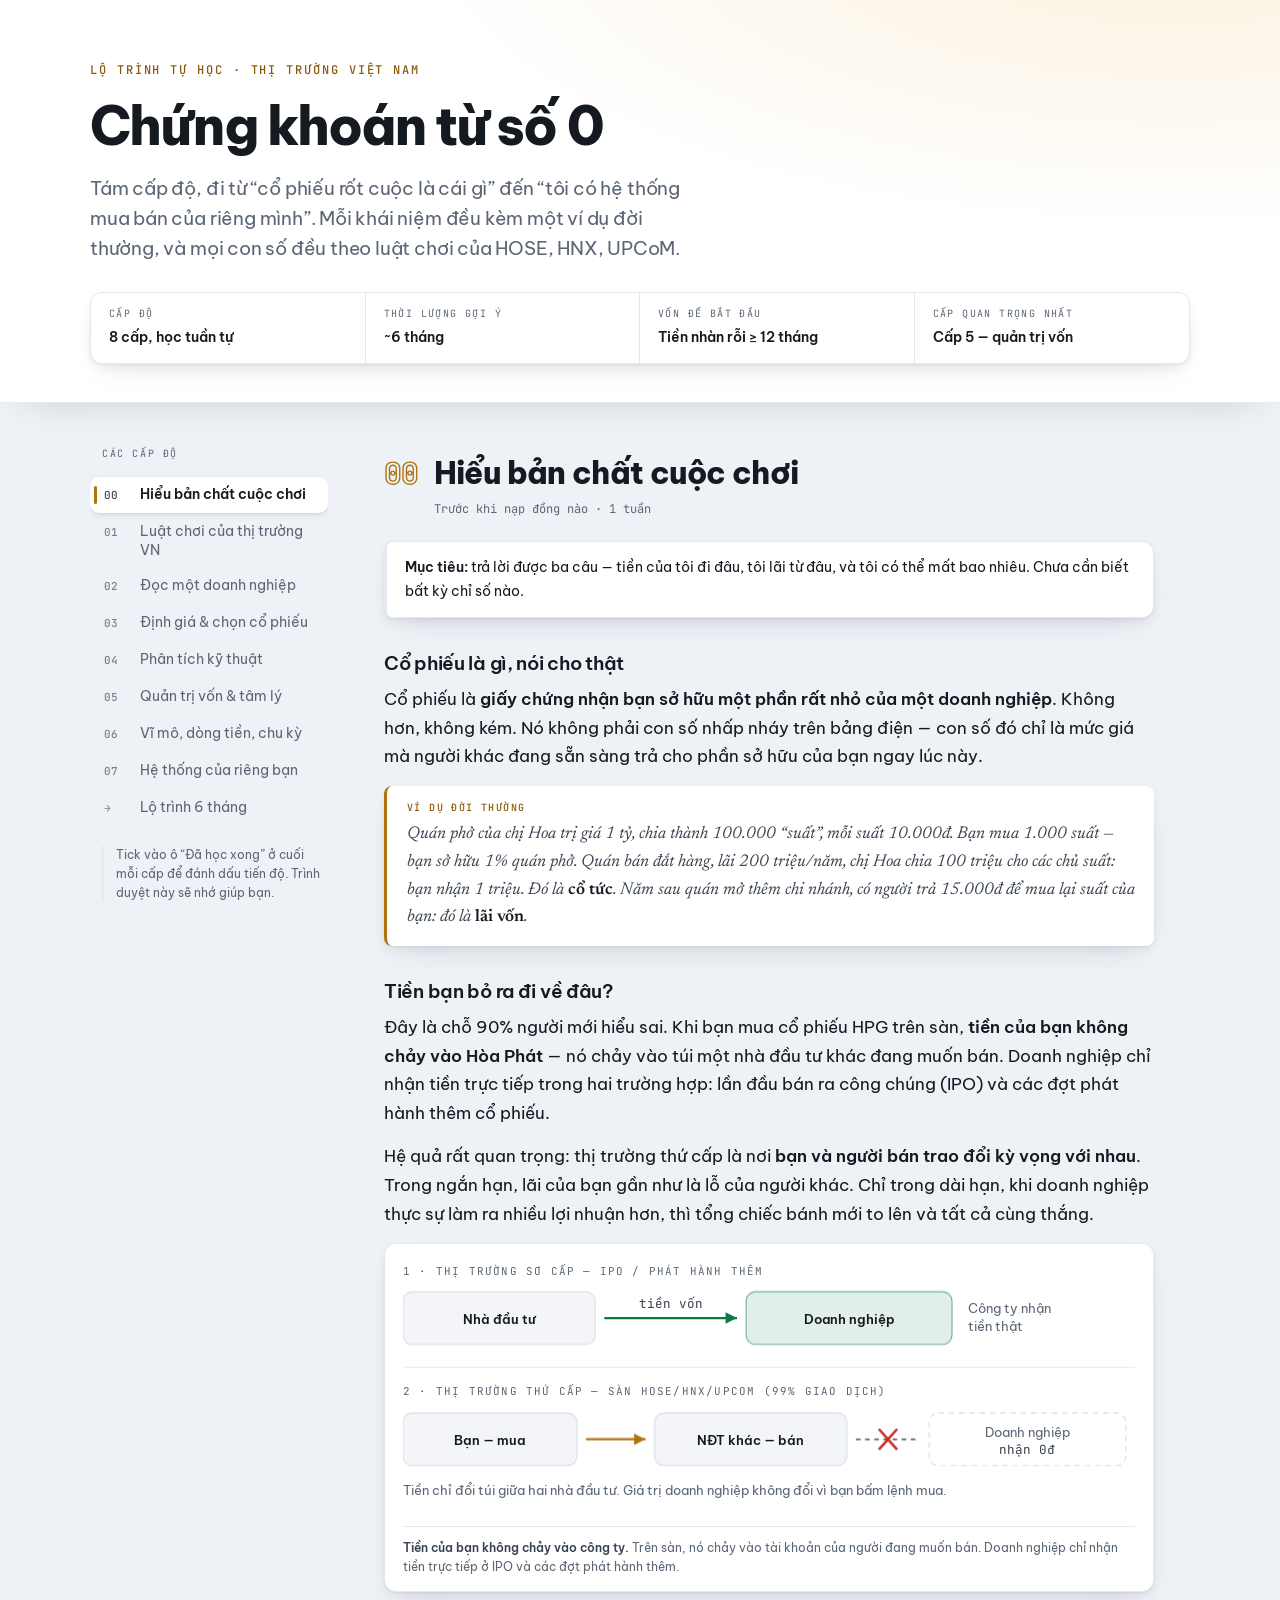
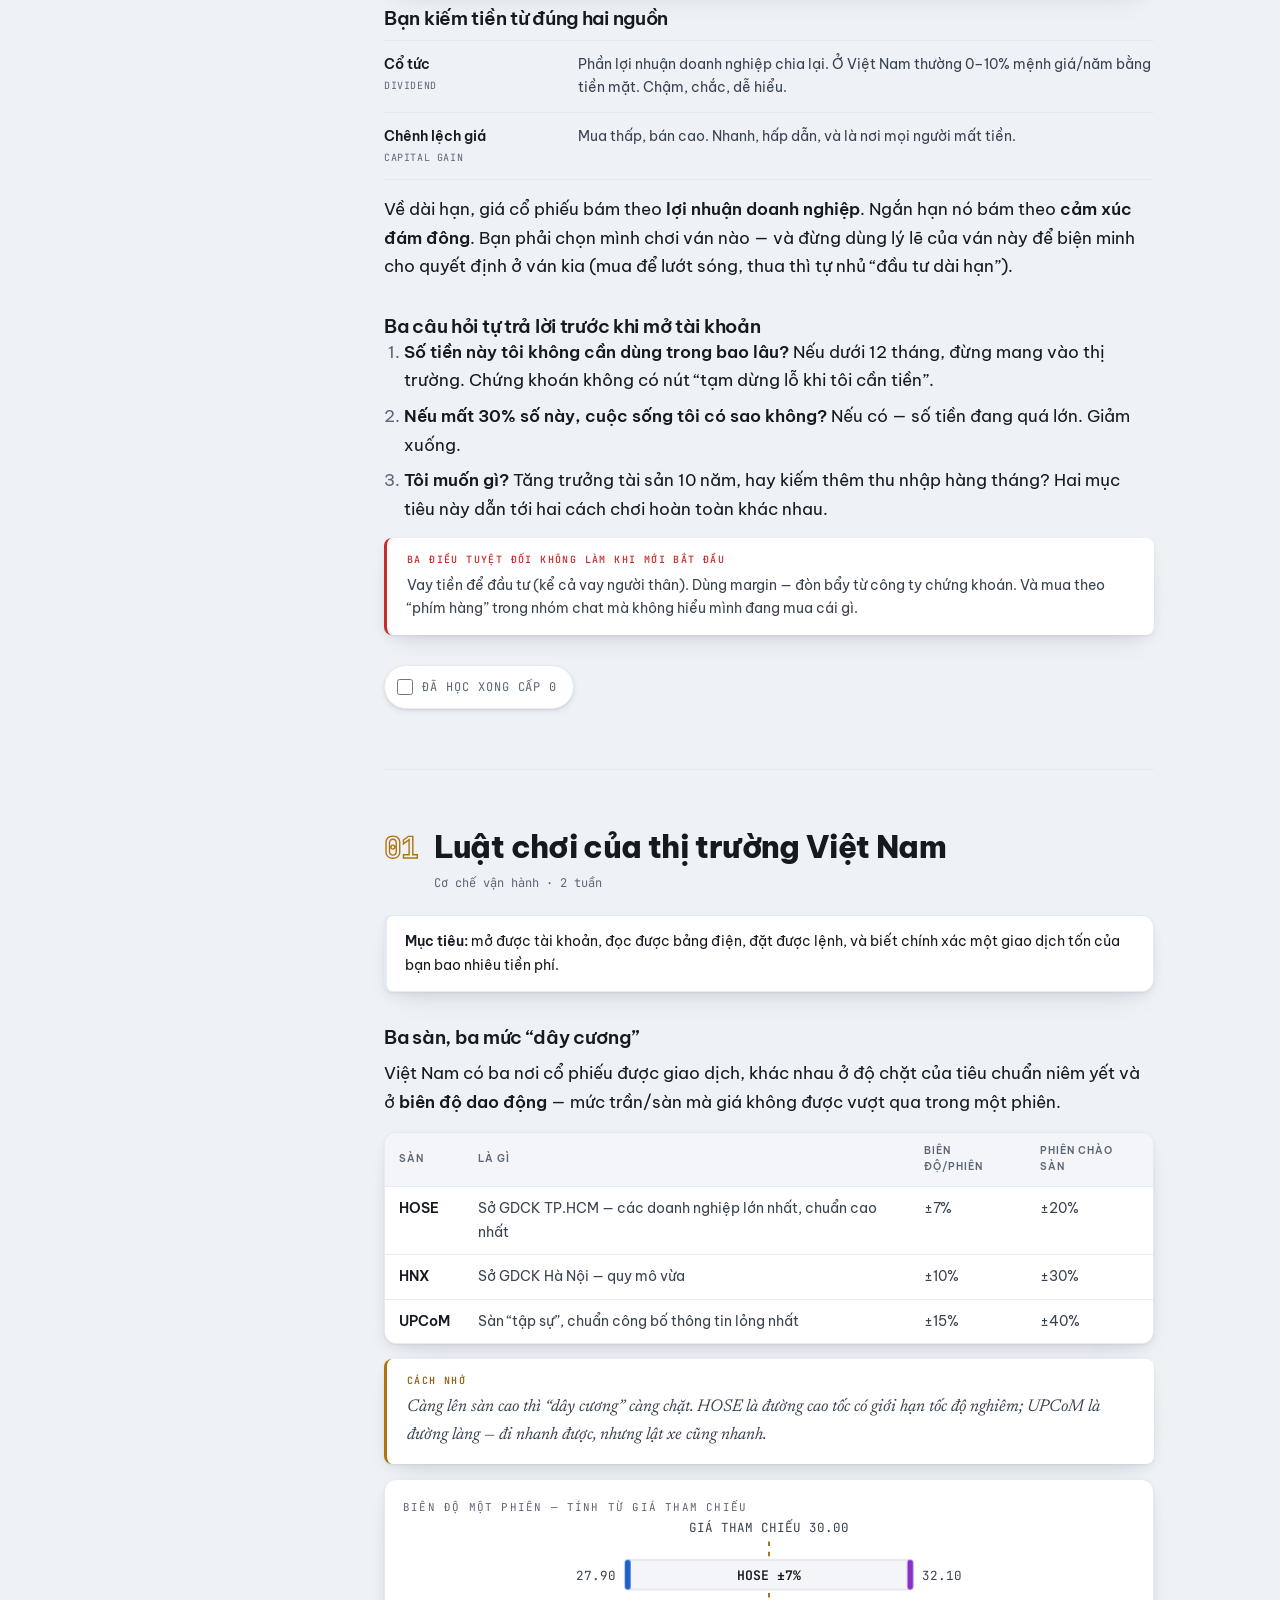
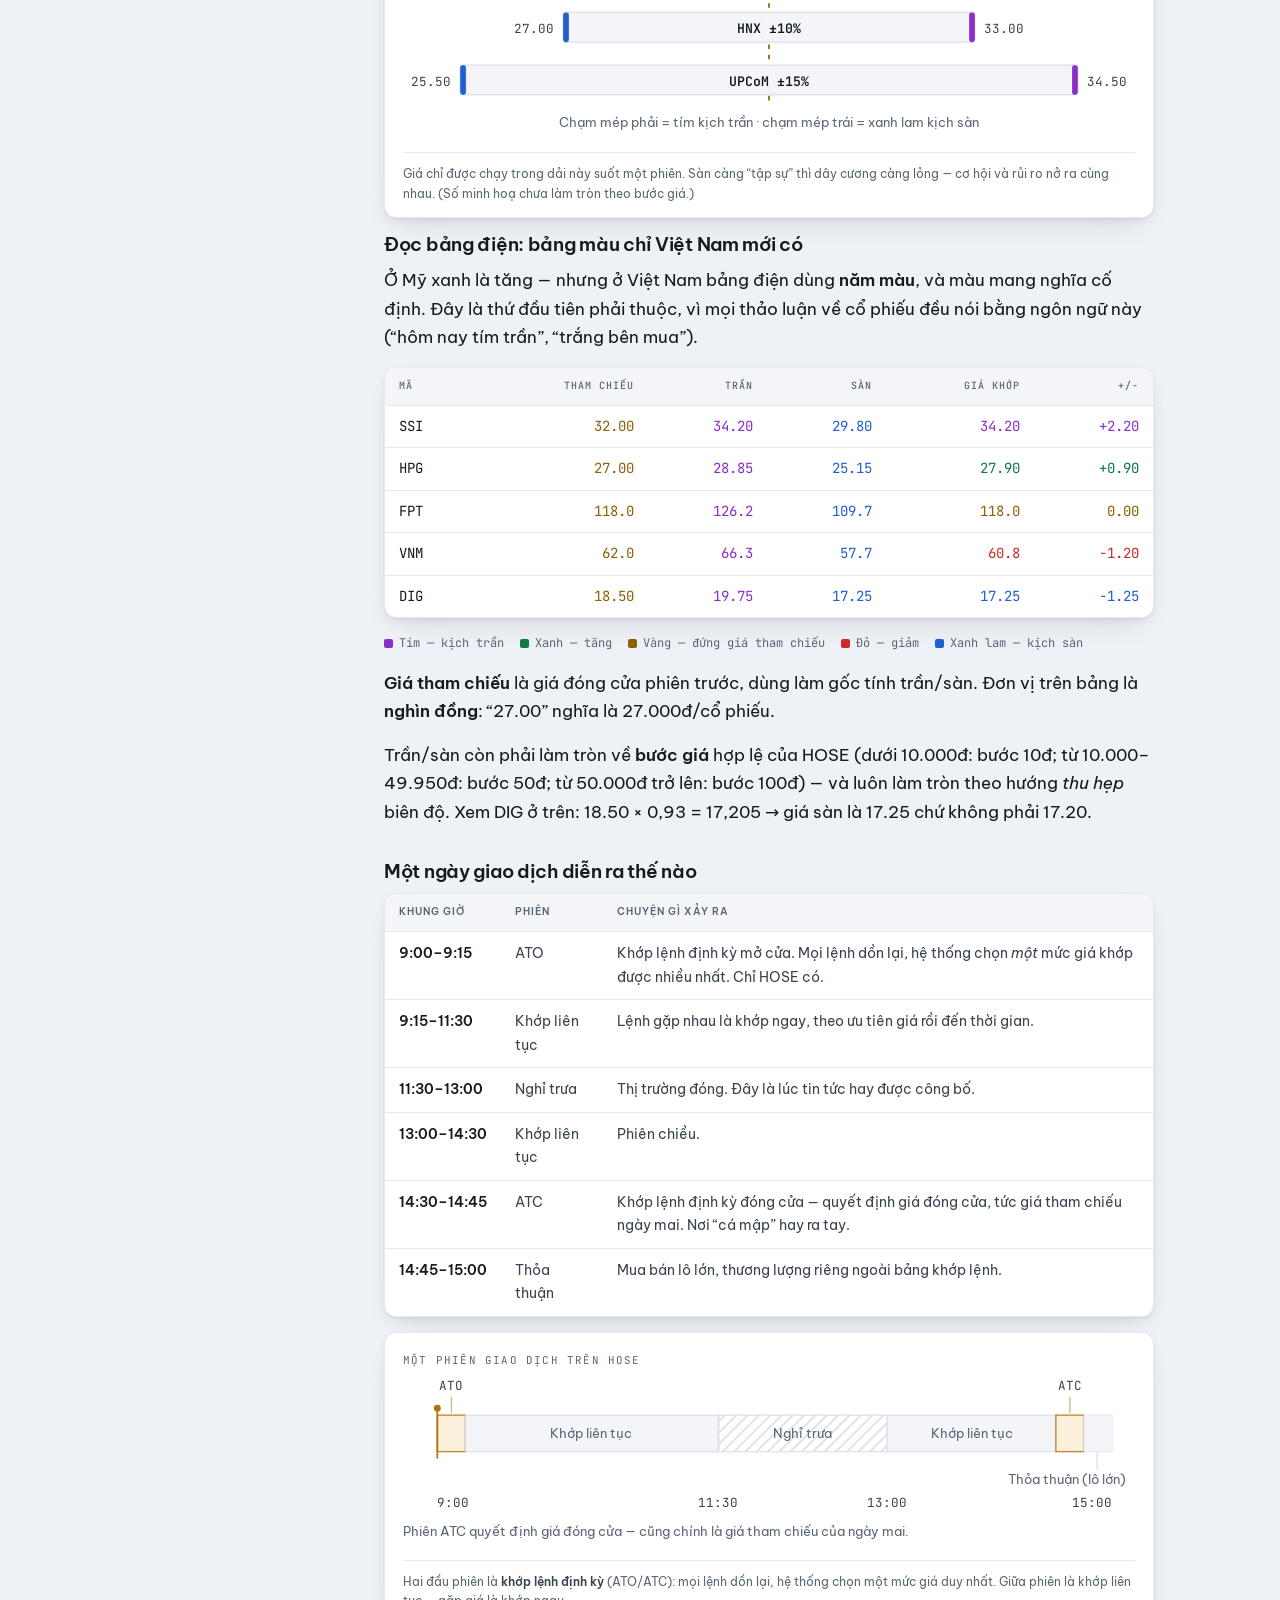
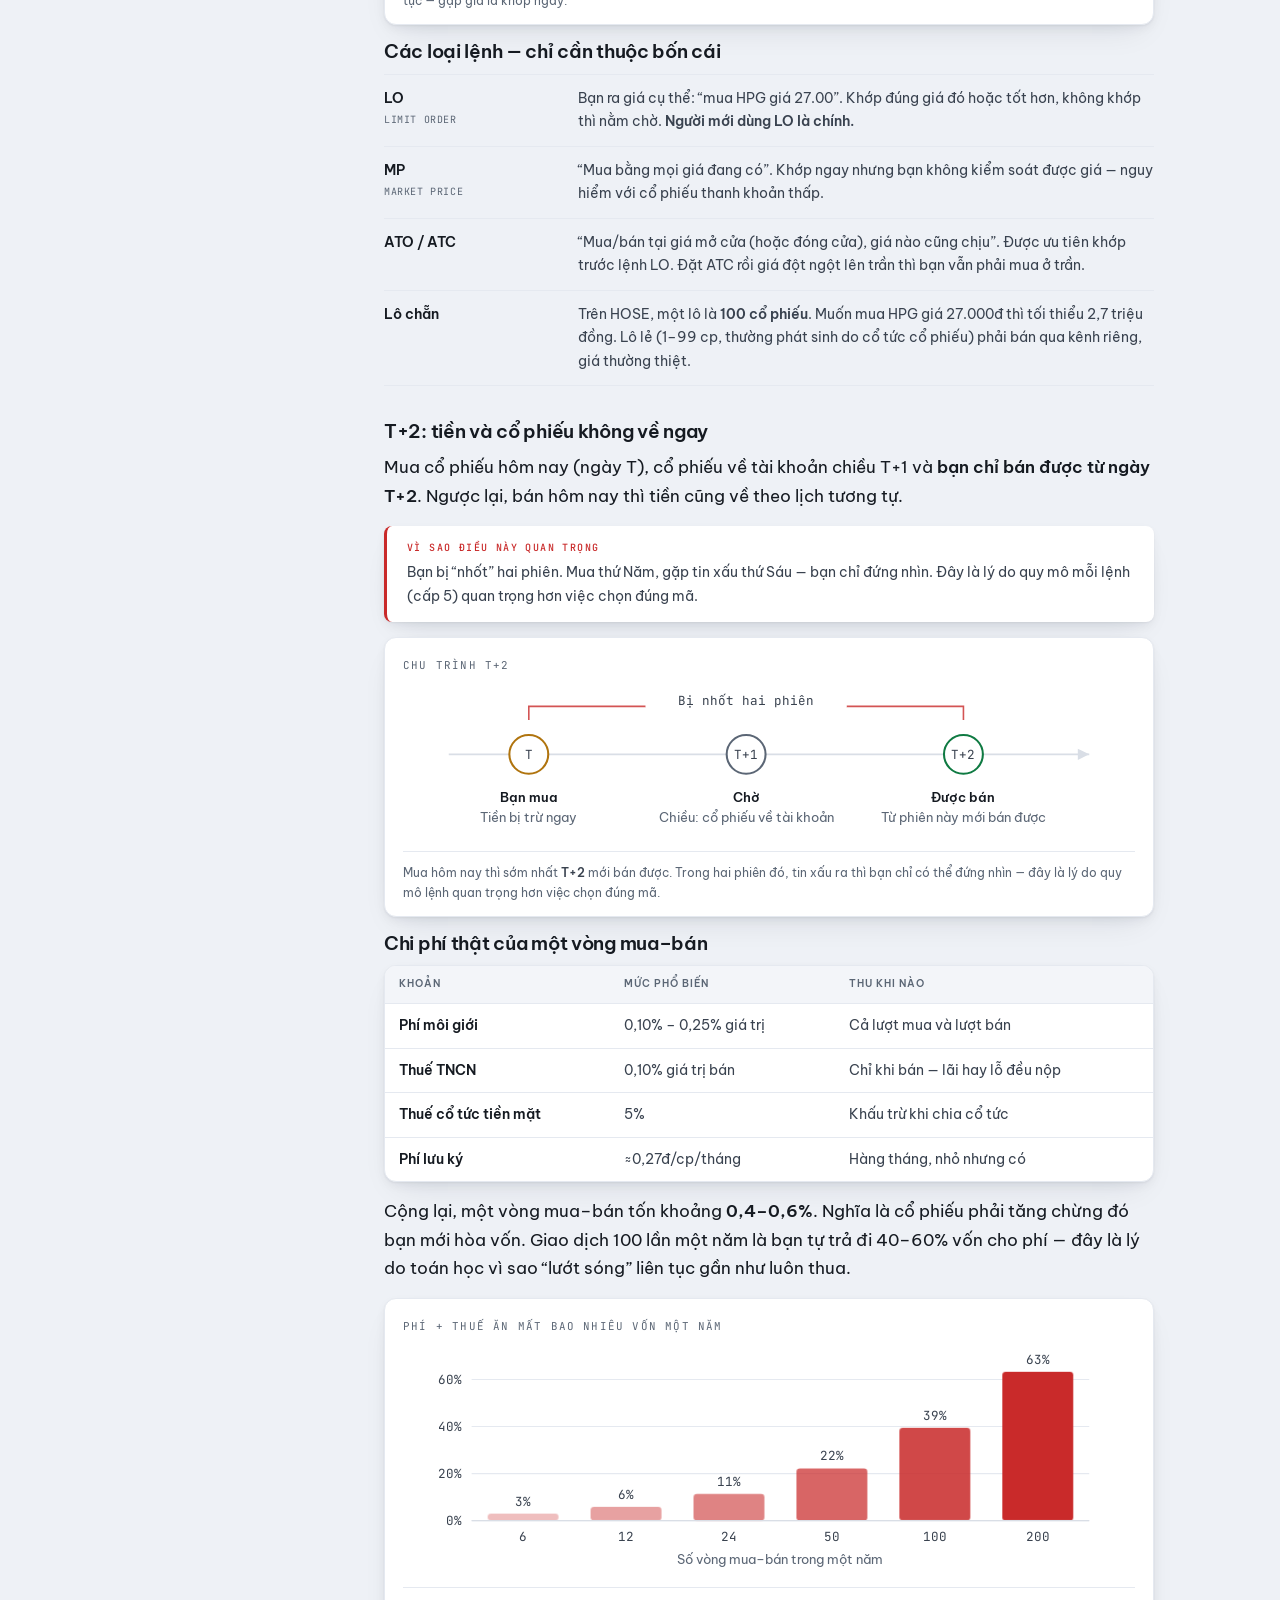
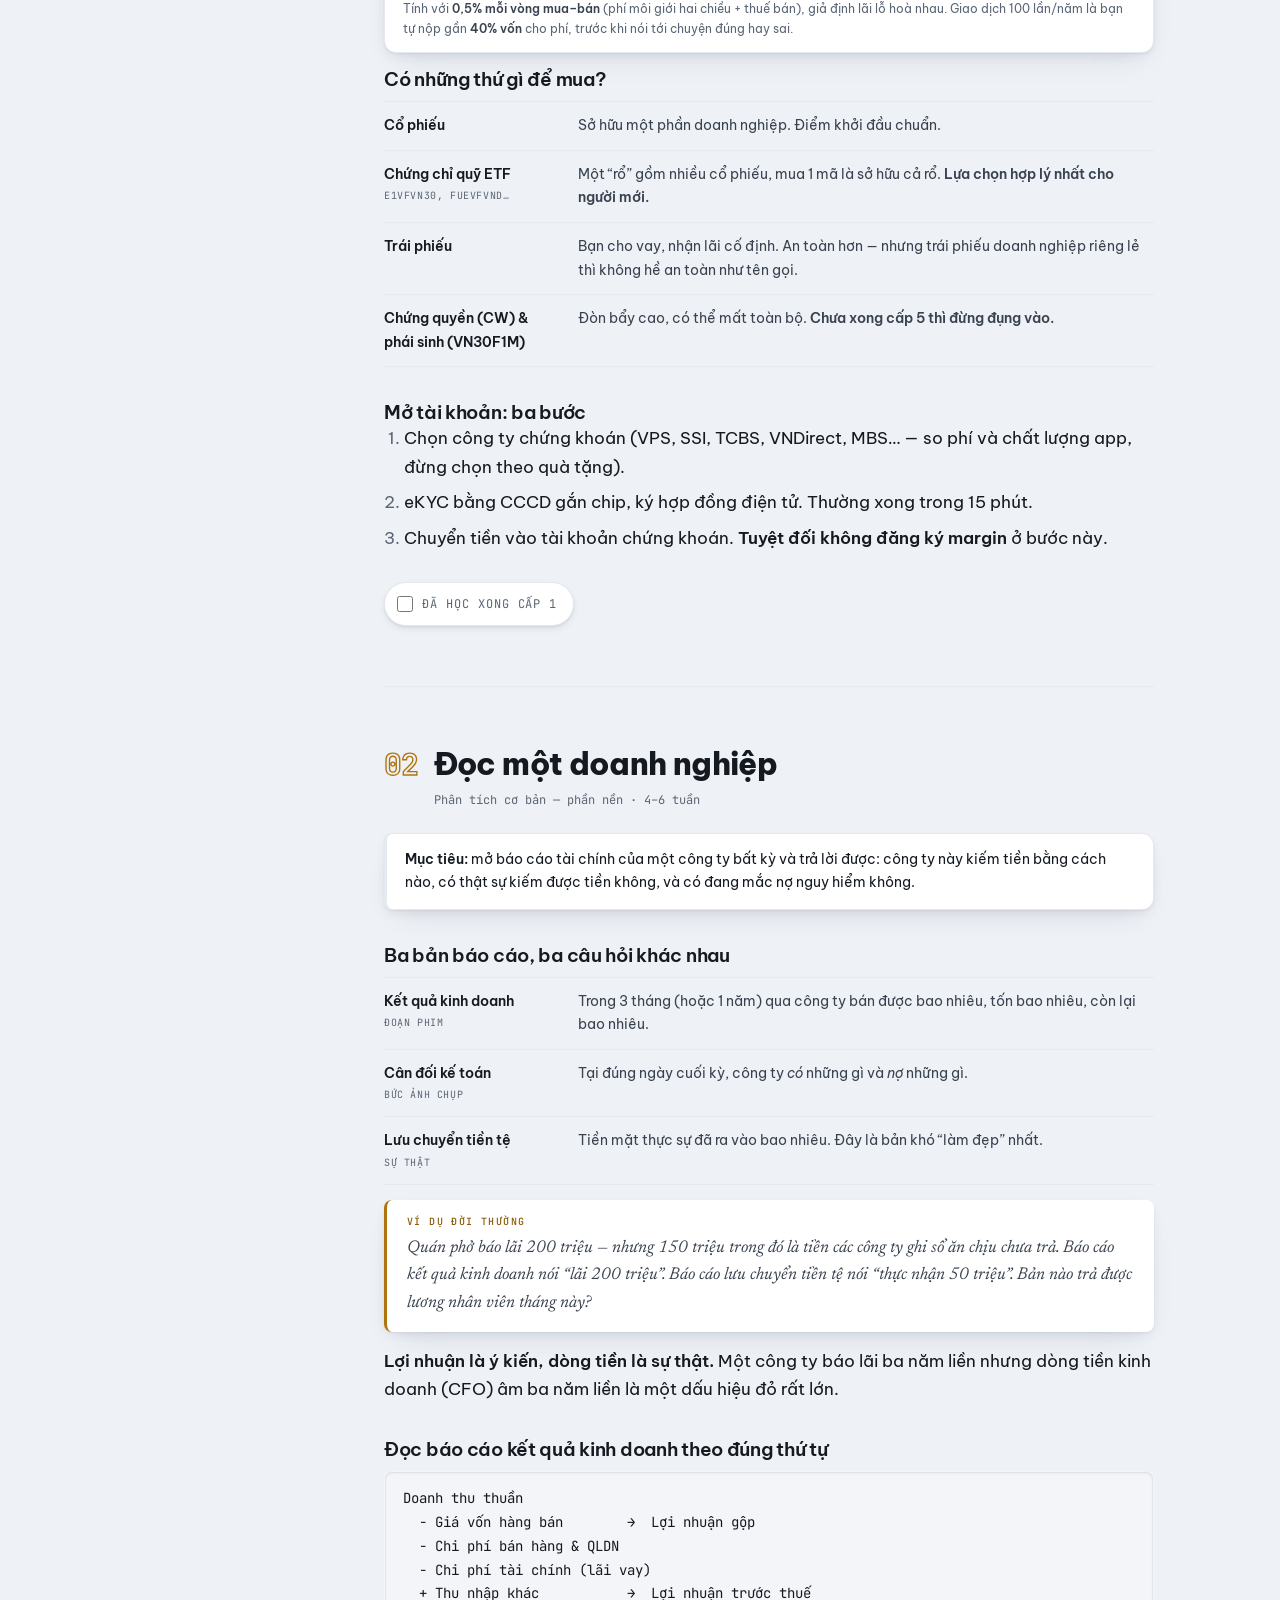
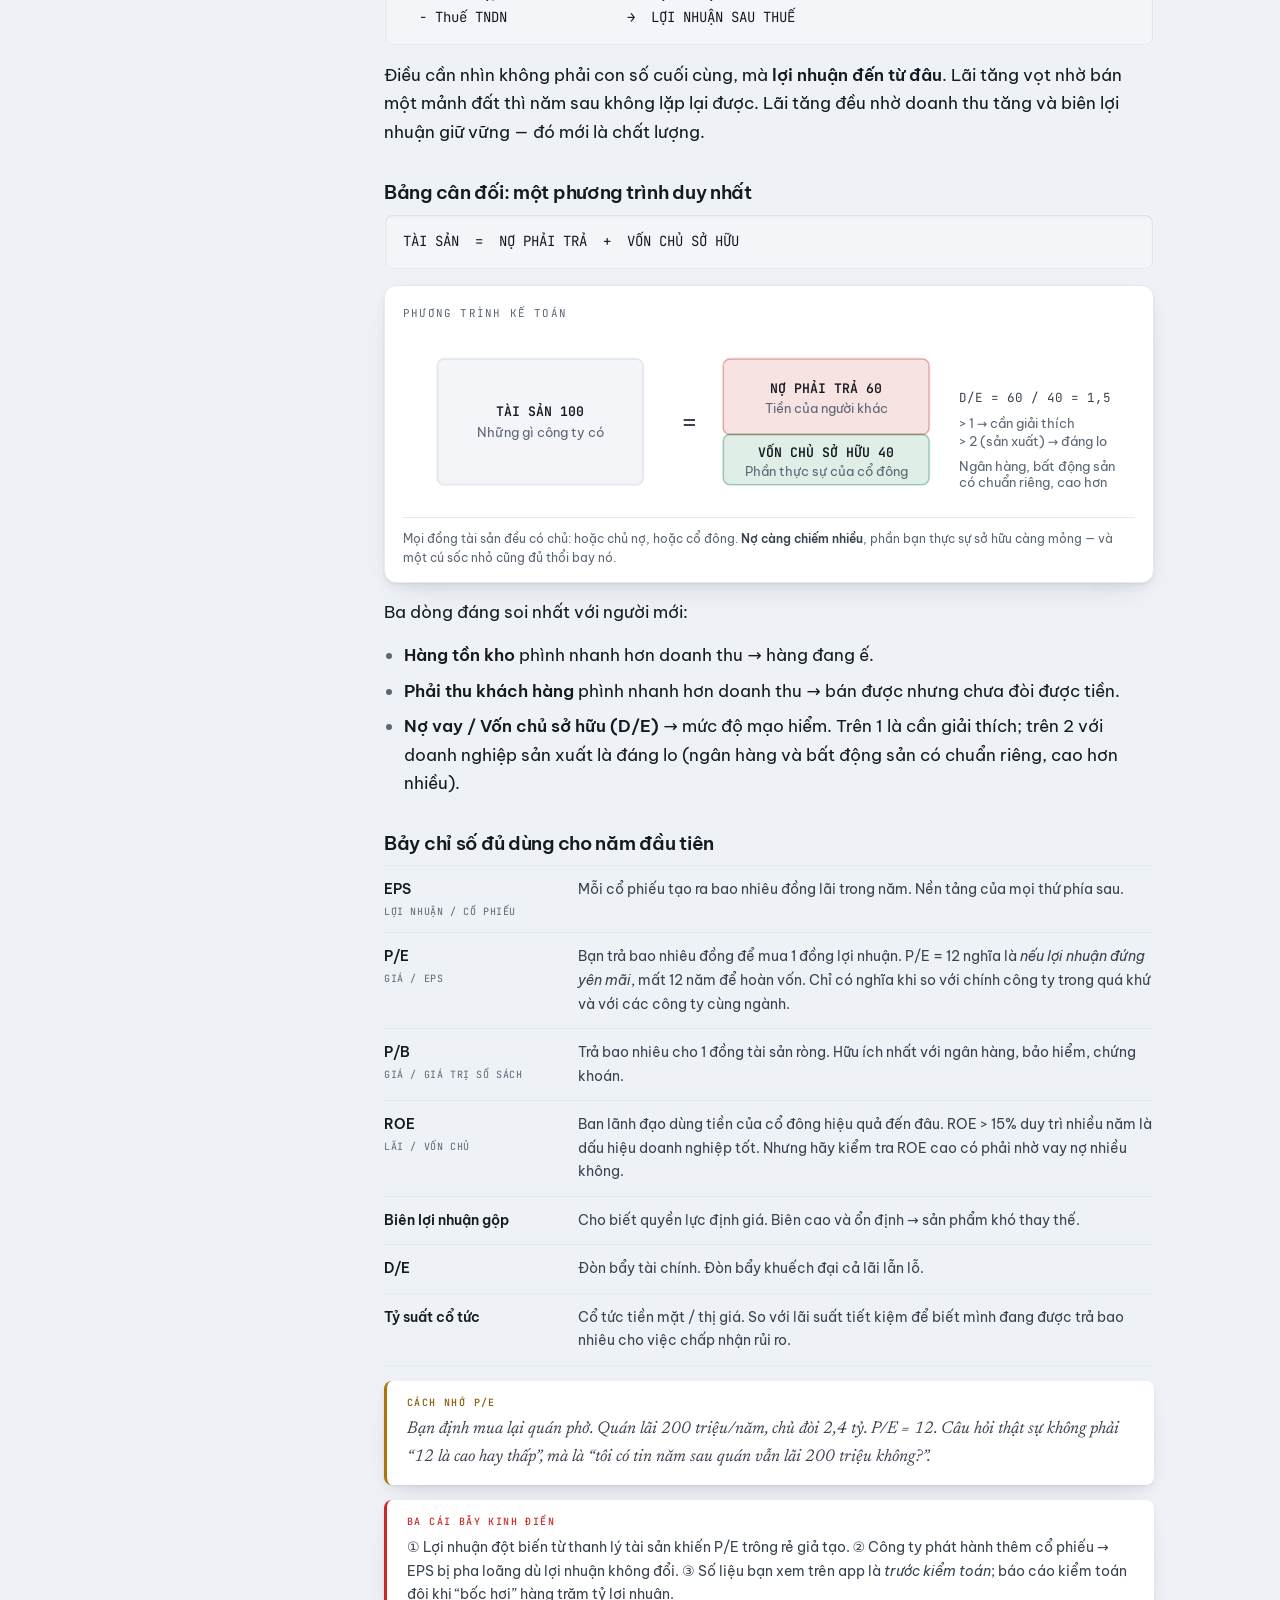
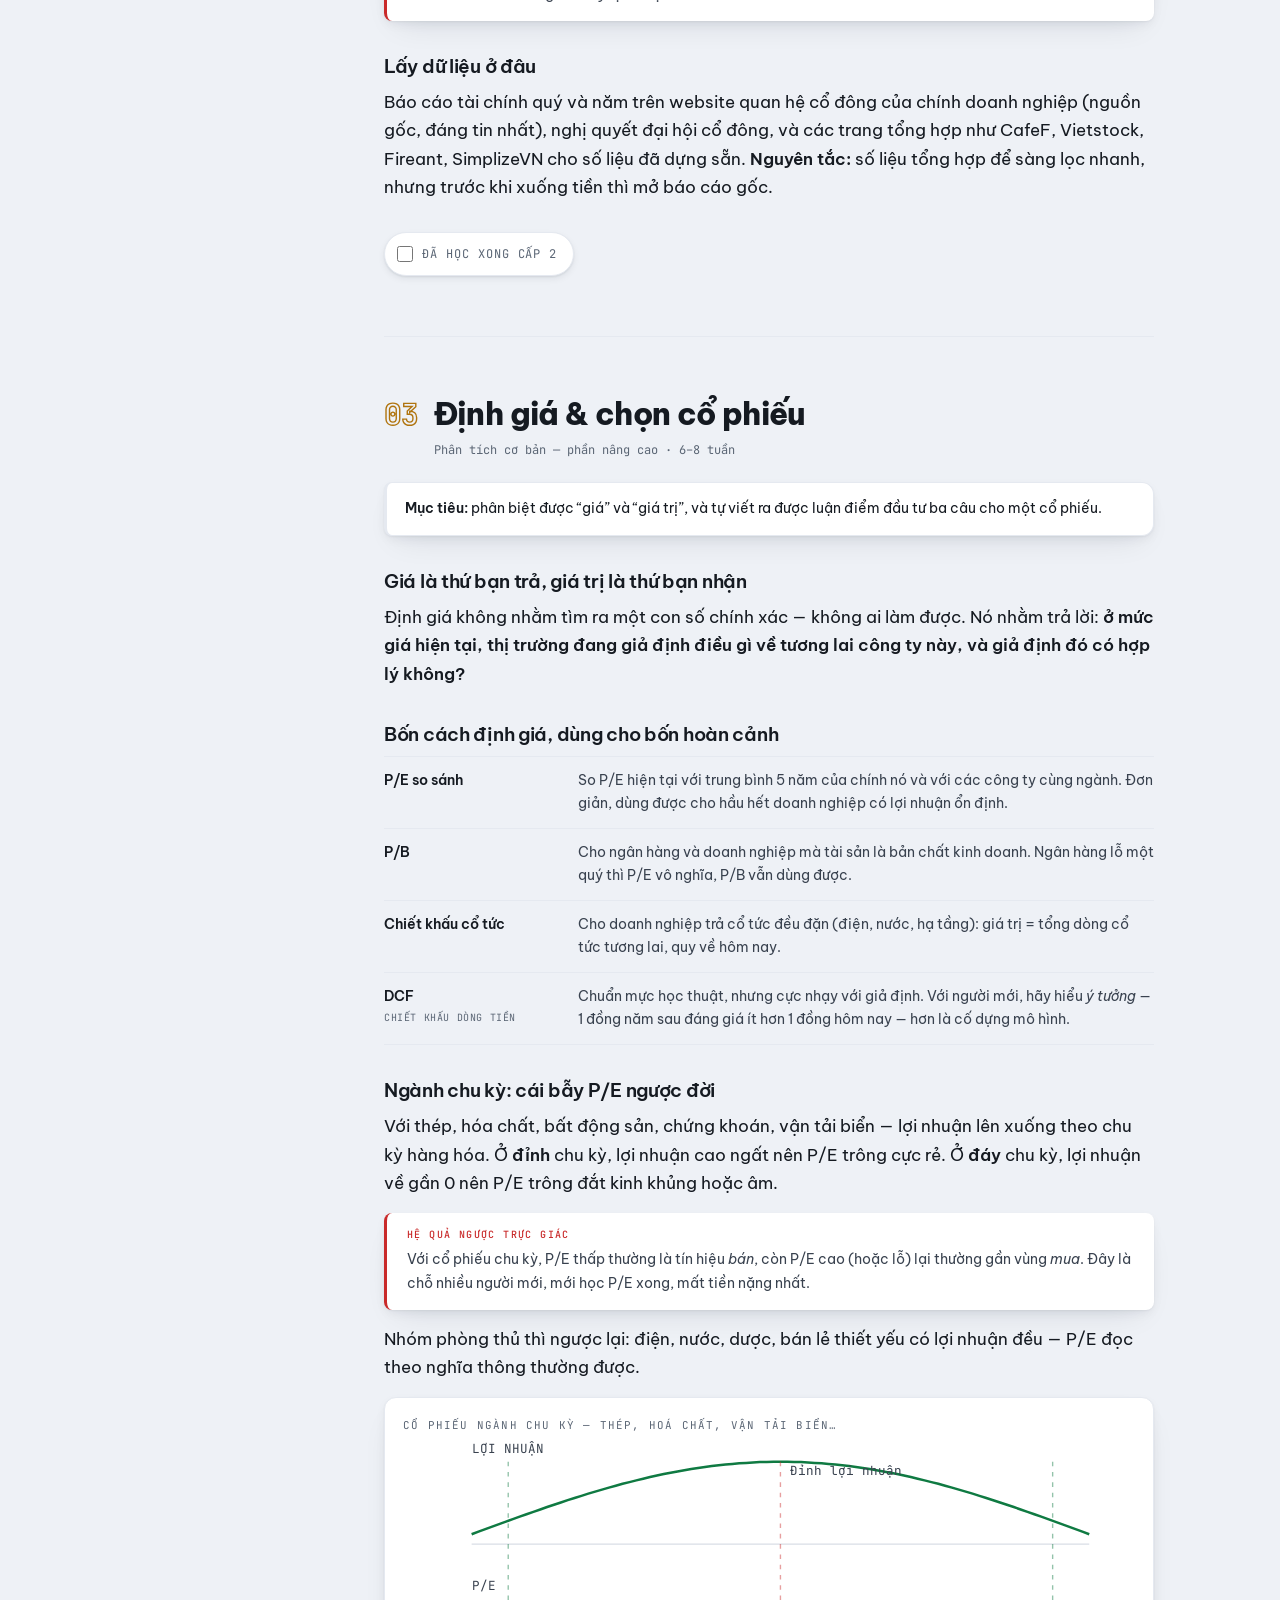
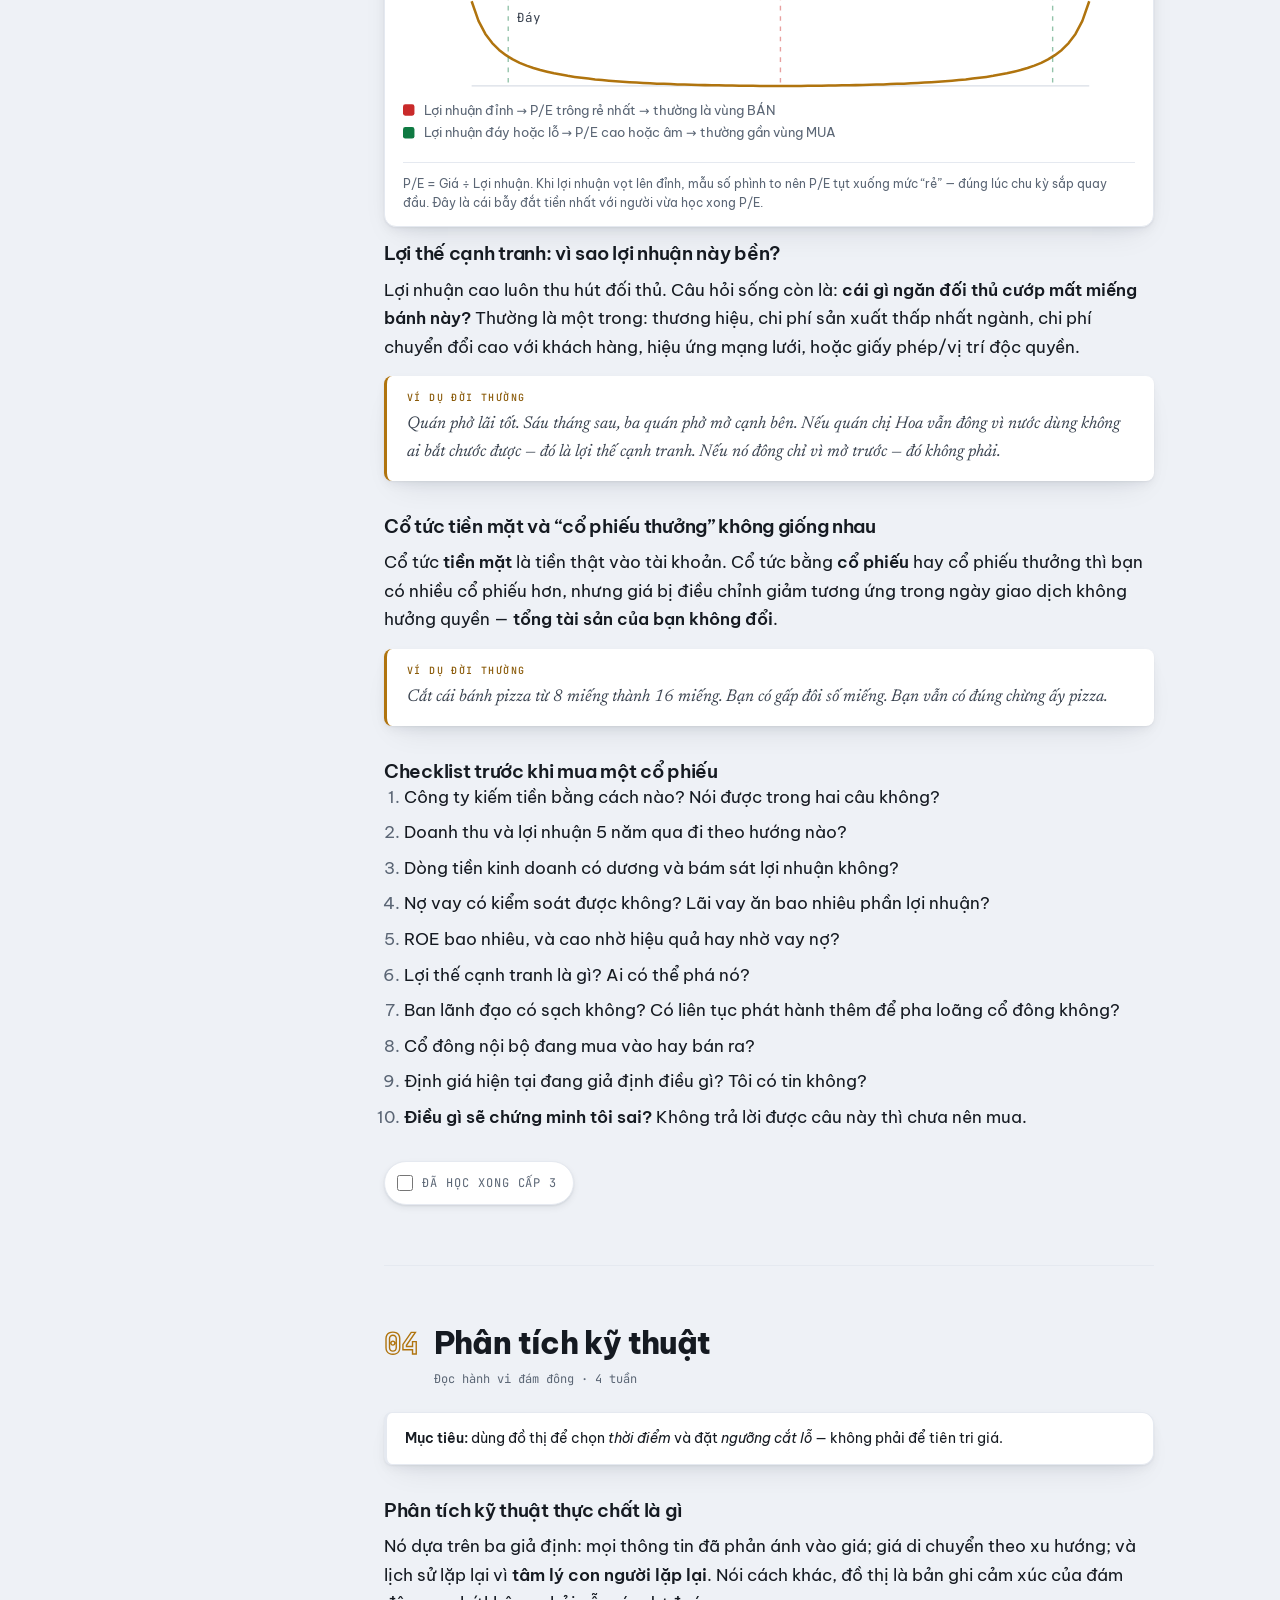
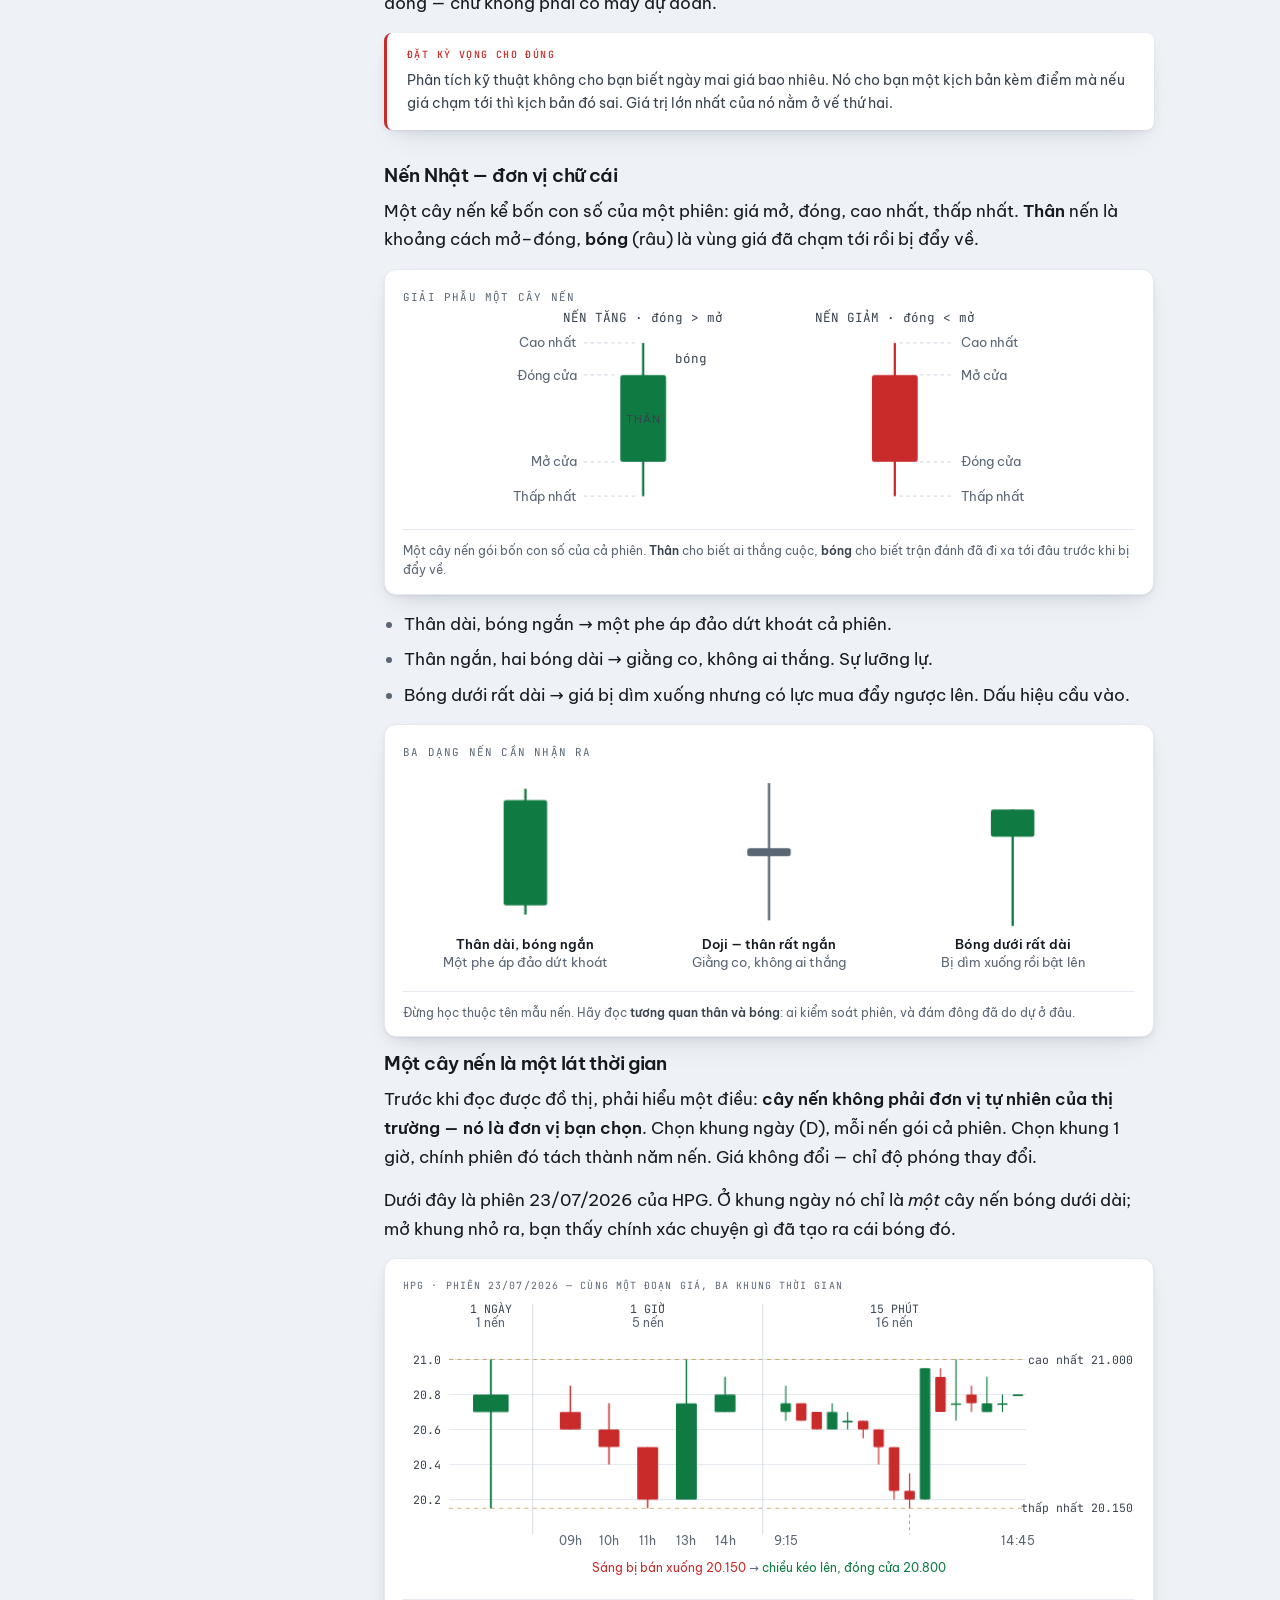
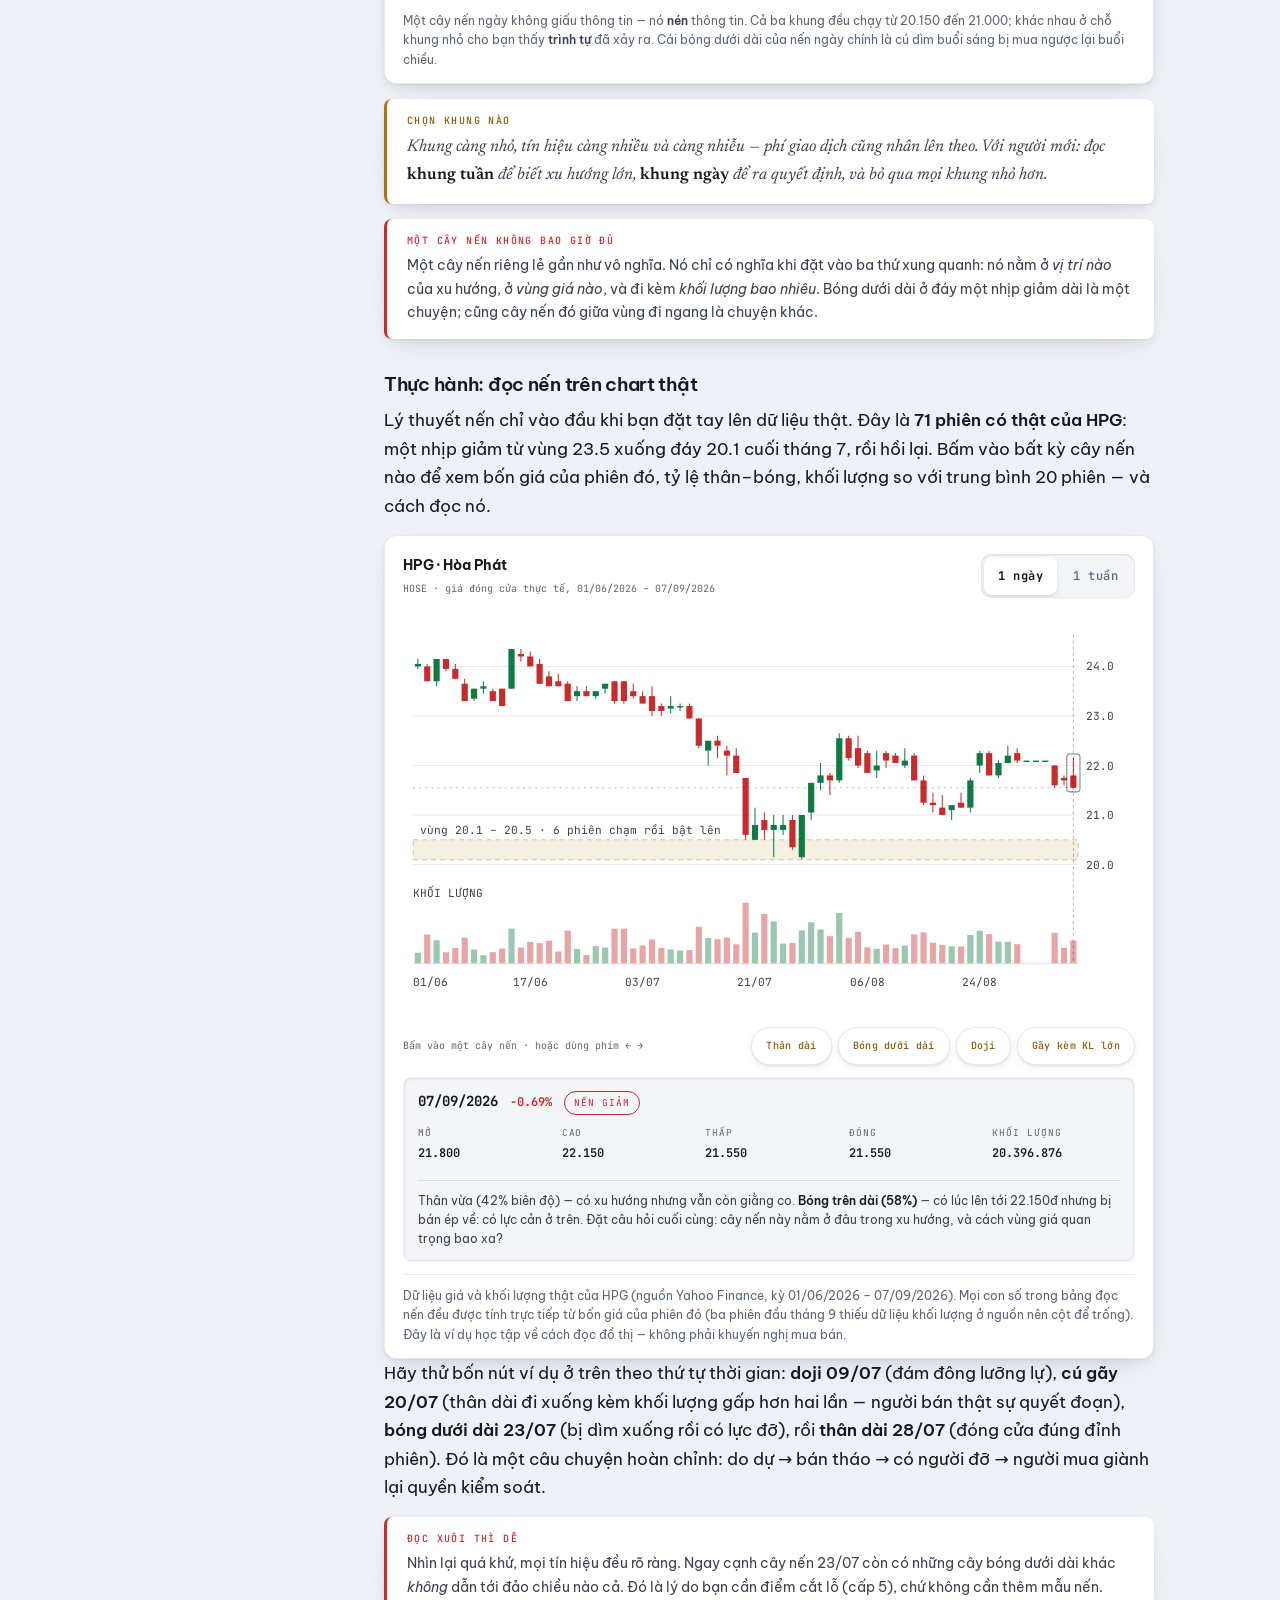
==== index.html @ bbe7bb18 "Đổi thành index.html để GitHub Pages mở thẳng bài học ở URL gốc" ====
<!doctype html>
<html lang="vi">
<head>
<meta charset="utf-8">
<meta name="viewport" content="width=device-width, initial-scale=1">
<style>
:root{color-scheme:light}
@media (prefers-color-scheme:dark){:root:not([data-theme="light"]){color-scheme:dark}}
:root[data-theme="dark"]{color-scheme:dark}
img{max-width:100%}
[hidden]{display:none!important}
</style>
<title>Chứng khoán từ số 0</title>
<link rel="preconnect" href="https://fonts.googleapis.com">
<link rel="preconnect" href="https://fonts.gstatic.com" crossorigin>
<link rel="stylesheet" href="https://fonts.googleapis.com/css2?family=Be+Vietnam+Pro:ital,wght@0,400;0,500;0,600;0,800;1,400&family=Newsreader:ital,opsz,wght@1,6..72,400;1,6..72,500&family=JetBrains+Mono:wght@400;500;700&display=swap">
<style>
:root{
  --ground:#F3F5F7;
  --surface:#FFFFFF;
  --surface-2:#EAEDF1;
  --ink:#151A21;
  --ink-2:#39424F;
  --muted:#5B6675;
  --line:#DCE1E7;
  --line-soft:#E7EBF0;
  --accent:#B0740E;
  --accent-ink:#8A5A08;
  --accent-wash:#FBF0DC;
  --up:#12864A;
  --down:#C92A2A;
  --ceil:#8B2FC9;
  --floor:#1F5FD0;
  --ref:#B0740E;
  --shadow:0 1px 2px rgba(20,28,40,.05), 0 8px 24px -12px rgba(20,28,40,.16);
  --radius:10px;
  --font-body:"Be Vietnam Pro","Segoe UI",system-ui,sans-serif;
  --font-serif:"Newsreader",Georgia,serif;
  --font-mono:"JetBrains Mono",ui-monospace,"Cascadia Mono",monospace;
  --fs-xs:.75rem; --fs-sm:.875rem; --fs-base:1.0625rem; --fs-lg:1.1875rem;
  --fs-xl:1.4rem; --fs-2xl:1.85rem;
}

@media (prefers-color-scheme: dark){
  :root:not([data-theme="light"]){
    --ground:#0E1116;
    --surface:#161A21;
    --surface-2:#1D222B;
    --ink:#E9ECF1;
    --ink-2:#C4CBD5;
    --muted:#94A0B0;
    --line:#272E39;
    --line-soft:#20262F;
    --accent:#EFB544;
    --accent-ink:#F2C067;
    --accent-wash:#241D0F;
    --up:#2FBF6B;
    --down:#F2605B;
    --ceil:#BE72F0;
    --floor:#5C9CFF;
    --ref:#EFB544;
    --shadow:0 1px 2px rgba(0,0,0,.4), 0 12px 32px -16px rgba(0,0,0,.7);
  }
}
:root[data-theme="dark"]{
  --ground:#0E1116;
  --surface:#161A21;
  --surface-2:#1D222B;
  --ink:#E9ECF1;
  --ink-2:#C4CBD5;
  --muted:#94A0B0;
  --line:#272E39;
  --line-soft:#20262F;
  --accent:#EFB544;
  --accent-ink:#F2C067;
  --accent-wash:#241D0F;
  --up:#2FBF6B;
  --down:#F2605B;
  --ceil:#BE72F0;
  --floor:#5C9CFF;
  --ref:#EFB544;
  --shadow:0 1px 2px rgba(0,0,0,.4), 0 12px 32px -16px rgba(0,0,0,.7);
}

*{box-sizing:border-box}
body{
  margin:0; background:var(--ground); color:var(--ink);
  font-family:var(--font-body); font-size:var(--fs-base); line-height:1.68;
  -webkit-font-smoothing:antialiased;
}
h1,h2,h3{ text-wrap:balance; margin:0; line-height:1.22; letter-spacing:-.02em; font-weight:800 }
p{margin:0}
a{color:var(--accent-ink)}
:focus-visible{ outline:2px solid var(--accent); outline-offset:3px; border-radius:4px }

.wrap{ max-width:1180px; margin:0 auto; padding:0 clamp(16px,4vw,40px) }
.masthead{
  border-bottom:1px solid var(--line);
  background:radial-gradient(120% 150% at 92% -20%, var(--accent-wash) 0%, transparent 58%), var(--surface);
}
.masthead .wrap{ padding-top:clamp(34px,6vw,60px); padding-bottom:clamp(26px,4vw,38px) }
.eyebrow{
  font-family:var(--font-mono); font-size:var(--fs-xs); font-weight:500;
  letter-spacing:.16em; text-transform:uppercase; color:var(--accent-ink);
}
h1{ font-size:clamp(2.1rem,6vw,3.3rem); letter-spacing:-.035em; margin:14px 0 0 }
.h1-sub{ display:block; font-weight:400; font-size:clamp(1rem,2.3vw,1.2rem); color:var(--muted);
  letter-spacing:-.01em; margin-top:14px; max-width:58ch; line-height:1.58 }
.facts{ display:flex; flex-wrap:wrap; margin:28px 0 0; border:1px solid var(--line);
  border-radius:var(--radius); overflow:hidden; background:var(--surface) }
.fact{ flex:1 1 155px; padding:13px 18px; border-right:1px solid var(--line-soft) }
.fact:last-child{border-right:0}
.fact dt{ font-family:var(--font-mono); font-size:10px; letter-spacing:.14em; text-transform:uppercase; color:var(--muted) }
.fact dd{ margin:4px 0 0; font-weight:600; font-size:var(--fs-sm) }

.shell{ display:grid; grid-template-columns:1fr }
@media (min-width:1000px){
  .shell{ grid-template-columns:238px minmax(0,1fr); gap:0 56px; align-items:start }
}
.rail{ display:none }
@media (min-width:1000px){
  .rail{ display:block; position:sticky; top:0; max-height:100vh; overflow-y:auto; padding:44px 0 40px }
}
.rail-title{ font-family:var(--font-mono); font-size:10px; letter-spacing:.16em; text-transform:uppercase; color:var(--muted); padding-left:12px }
.rail ol{ list-style:none; margin:14px 0 0; padding:0; display:flex; flex-direction:column; gap:1px }
.rail li{ margin:0 }
.rail a{
  display:grid; grid-template-columns:30px minmax(0,1fr); gap:6px; align-items:baseline;
  padding:7px 10px; border-radius:0 6px 6px 0; text-decoration:none; color:var(--muted);
  font-size:var(--fs-sm); line-height:1.35; border-left:2px solid transparent;
}
.rail a .n{ font-family:var(--font-mono); font-size:11px; font-weight:500; opacity:.8 }
.rail a:hover{ color:var(--ink); background:var(--surface-2) }
.rail a.on{ color:var(--ink); font-weight:600; border-left-color:var(--accent); background:var(--surface-2) }
.rail a.done .n{ color:var(--up); opacity:1 }
.rail-note{ margin:20px 0 0 12px; padding-left:12px; border-left:2px solid var(--line);
  font-size:var(--fs-xs); color:var(--muted); line-height:1.55 }

main{ padding:clamp(30px,5vw,52px) 0 0; min-width:0; max-width:70ch }

.level{ padding-bottom:clamp(38px,6vw,60px); scroll-margin-top:20px }
.level + .level{ border-top:1px solid var(--line); padding-top:clamp(38px,6vw,58px) }
.level-head{ display:flex; align-items:flex-start; gap:16px }
.level-num{
  font-family:var(--font-mono); font-weight:700; font-size:var(--fs-2xl); line-height:1;
  color:transparent; -webkit-text-stroke:1.4px var(--accent); flex:0 0 auto; padding-top:5px; letter-spacing:-.04em;
}
.level h2{ font-size:clamp(1.45rem,3.6vw,1.95rem) }
.level-meta{ margin-top:7px; font-family:var(--font-mono); font-size:var(--fs-xs); color:var(--muted) }
.goal{
  margin:22px 0 0; padding:14px 18px; background:var(--surface); border:1px solid var(--line);
  border-left:3px solid var(--accent); border-radius:0 var(--radius) var(--radius) 0; font-size:var(--fs-sm);
}
.goal b{ font-weight:600 }

h3{ font-size:var(--fs-lg); margin:34px 0 0; letter-spacing:-.015em; font-weight:600 }
h3 + p, h3 + .dl, h3 + ul, h3 + ol, h3 + .board-wrap, h3 + .tbl-wrap, h3 + .aside, h3 + .formula{ margin-top:10px }
p + p, p + ul, p + ol, p + .dl, ul + p, ol + p, .dl + p, p + .aside, .dl + .aside, ul + .aside,
p + .warn, ul + .warn, ol + .warn, .dl + .warn, .aside + p, .warn + p, p + .board-wrap, p + .tbl-wrap,
p + .formula, .formula + p, .board-wrap + p, .tbl-wrap + p, ul + ul, .aside + .warn{ margin-top:15px }

ul, ol.steps{ margin:0; padding-left:1.2em }
li + li{ margin-top:7px }
li::marker{ color:var(--muted) }
b, strong{ font-weight:600 }
code{ font-family:var(--font-mono); font-size:.86em; background:var(--surface-2); padding:1px 5px; border-radius:4px }

.dl{ margin:0; border-top:1px solid var(--line-soft) }
.dl > div{ display:grid; grid-template-columns:1fr; gap:3px; padding:12px 0; border-bottom:1px solid var(--line-soft) }
@media(min-width:640px){ .dl > div{ grid-template-columns:172px minmax(0,1fr); gap:0 22px; align-items:baseline } }
.dl dt{ font-weight:600; font-size:var(--fs-sm) }
.dl dt small{ display:block; font-family:var(--font-mono); font-weight:400; font-size:10px; color:var(--muted);
  letter-spacing:.06em; text-transform:uppercase; margin-top:2px }
.dl dd{ margin:0; font-size:var(--fs-sm); color:var(--ink-2) }

.aside{
  font-family:var(--font-serif); font-style:italic; font-size:1.07rem; line-height:1.62;
  color:var(--ink-2); padding:2px 0 2px 18px; border-left:2px solid var(--accent);
}
.aside b{ font-style:normal; font-family:var(--font-mono); font-size:10px; font-weight:500;
  letter-spacing:.14em; text-transform:uppercase; color:var(--accent-ink); display:block; margin-bottom:5px }
.warn{ padding:2px 0 2px 18px; border-left:2px solid var(--down); font-size:var(--fs-sm); color:var(--ink-2) }
.warn b{ font-family:var(--font-mono); font-size:10px; font-weight:500; letter-spacing:.14em;
  text-transform:uppercase; color:var(--down); display:block; margin-bottom:5px }

.formula{ font-family:var(--font-mono); font-size:var(--fs-sm); background:var(--surface-2);
  border:1px solid var(--line-soft); border-radius:var(--radius); padding:14px 16px;
  overflow-x:auto; white-space:pre; line-height:1.7; color:var(--ink) }

.board-wrap,.tbl-wrap{ overflow-x:auto; border:1px solid var(--line); border-radius:var(--radius); background:var(--surface) }
table.board{ border-collapse:collapse; width:100%; min-width:530px; font-family:var(--font-mono);
  font-size:var(--fs-sm); font-variant-numeric:tabular-nums }
table.board th{ text-align:right; font-weight:500; font-size:10px; letter-spacing:.1em; text-transform:uppercase;
  color:var(--muted); padding:10px 14px; border-bottom:1px solid var(--line); white-space:nowrap }
table.board th:first-child, table.board td:first-child{ text-align:left }
table.board td{ text-align:right; padding:9px 14px; border-bottom:1px solid var(--line-soft); white-space:nowrap }
table.board tr:last-child td{ border-bottom:0 }
.c-ceil{color:var(--ceil)} .c-floor{color:var(--floor)} .c-ref{color:var(--ref)}
.c-up{color:var(--up)} .c-down{color:var(--down)}
.legend{ display:flex; flex-wrap:wrap; gap:7px 16px; margin-top:12px; font-family:var(--font-mono); font-size:var(--fs-xs) }
.legend span{ display:inline-flex; align-items:center; gap:6px; color:var(--muted) }
.legend i{ width:9px; height:9px; border-radius:2px; display:inline-block }

table.tbl{ border-collapse:collapse; width:100%; min-width:470px; font-size:var(--fs-sm) }
table.tbl th{ text-align:left; font-weight:600; font-size:10px; letter-spacing:.1em; text-transform:uppercase;
  color:var(--muted); padding:10px 14px; border-bottom:1px solid var(--line) }
table.tbl td{ padding:10px 14px; border-bottom:1px solid var(--line-soft); vertical-align:top; color:var(--ink-2) }
table.tbl td:first-child{ color:var(--ink); font-weight:600; white-space:nowrap }
table.tbl tr:last-child td{ border-bottom:0 }

.mark{ display:inline-flex; align-items:center; gap:9px; margin-top:28px; cursor:pointer;
  font-family:var(--font-mono); font-size:var(--fs-xs); letter-spacing:.08em; text-transform:uppercase; color:var(--muted) }
.mark input{ width:15px; height:15px; accent-color:var(--up); cursor:pointer; margin:0 }
.mark:hover{ color:var(--ink) }

.outro{ border-top:1px solid var(--line); padding:clamp(34px,5vw,50px) 0 clamp(48px,7vw,76px) }
.outro h2{ font-size:var(--fs-xl) }
.plan{ list-style:none; padding:0; margin:16px 0 0; border-top:1px solid var(--line-soft) }
.plan li{ display:grid; grid-template-columns:86px minmax(0,1fr); gap:16px; padding:12px 0;
  border-bottom:1px solid var(--line-soft); margin:0; font-size:var(--fs-sm); color:var(--ink-2) }
.plan .when{ font-family:var(--font-mono); font-size:var(--fs-xs); color:var(--accent-ink); letter-spacing:.03em; padding-top:2px }
.disclaimer{ margin-top:32px; padding-top:20px; border-top:1px solid var(--line); font-size:var(--fs-xs);
  color:var(--muted); line-height:1.65; max-width:64ch }

/* ---------- Hình minh hoạ ---------- */
.fig{ margin:18px 0 0; padding:15px 16px 12px; background:var(--surface);
  border:1px solid var(--line); border-radius:var(--radius) }
.fig svg{ display:block; width:100%; height:auto }
.fig figcaption{ margin-top:12px; padding-top:11px; border-top:1px solid var(--line-soft);
  font-size:var(--fs-xs); color:var(--muted); line-height:1.62 }
.fig figcaption b{ color:var(--ink-2); font-weight:600 }
.fig text{ font-family:var(--font-body); fill:var(--ink-2) }
.fig .t-eb{ font-family:var(--font-mono); font-size:9.5px; letter-spacing:.11em; fill:var(--muted) }
.fig .t-lbl{ font-size:11px; fill:var(--muted) }
.fig .t-key{ font-size:11.5px; font-weight:600; fill:var(--ink) }
.fig .t-num{ font-family:var(--font-mono); font-size:11px; fill:var(--ink-2) }
.fig .t-mono{ font-family:var(--font-mono) }
h3 + .fig{ margin-top:12px }
p + .fig, ul + .fig, ol + .fig, .dl + .fig, .formula + .fig, .tbl-wrap + .fig,
.board-wrap + .fig, .aside + .fig, .warn + .fig{ margin-top:15px }
.fig + p, .fig + .aside, .fig + .warn, .fig + ul, .fig + ol, .fig + .dl,
.fig + .formula, .fig + .tbl-wrap, .fig + h3{ margin-top:15px }

.fig.anim [data-draw]{ stroke-dasharray:2600; stroke-dashoffset:2600 }
.fig.anim.in [data-draw]{ animation:fg-draw 1.1s ease forwards }
@keyframes fg-draw{ to{ stroke-dashoffset:0 } }
.fig.anim [data-rise]{ transform-box:fill-box; transform-origin:50% 100%; transform:scaleY(.02) }
.fig.anim.in [data-rise]{ animation:fg-rise .62s cubic-bezier(.2,.75,.3,1) forwards }
@keyframes fg-rise{ to{ transform:scaleY(1) } }
.fig.anim [data-grow]{ transform-box:fill-box; transform-origin:0% 50%; transform:scaleX(.02) }
.fig.anim [data-growc]{ transform-box:fill-box; transform-origin:50% 50%; transform:scaleX(.02) }
.fig.anim.in [data-grow], .fig.anim.in [data-growc]{ animation:fg-grow .68s cubic-bezier(.2,.75,.3,1) forwards }
@keyframes fg-grow{ to{ transform:scaleX(1) } }
.fig.anim [data-fade]{ opacity:0 }
.fig.anim.in [data-fade]{ animation:fg-fade .55s ease forwards }
@keyframes fg-fade{ to{ opacity:1 } }
.fig .playhead{ animation:fg-play 9s linear infinite }
@keyframes fg-play{ from{ transform:translateX(0) } to{ transform:translateX(590px) } }
@media (prefers-reduced-motion: reduce){
  .fig .playhead{ display:none }
  .fig.anim [data-draw], .fig.anim [data-rise], .fig.anim [data-grow],
  .fig.anim [data-growc], .fig.anim [data-fade]{
    stroke-dashoffset:0 !important; transform:none !important; opacity:1 !important }
}

/* ---------- Phòng thực hành đọc nến ---------- */
.lab{ padding-bottom:14px }
.lab-head{ display:flex; flex-wrap:wrap; gap:12px; align-items:flex-start;
  justify-content:space-between; margin-bottom:12px }
.lab-t{ font-weight:700; font-size:var(--fs-sm); letter-spacing:-.01em }
.lab-s{ font-family:var(--font-mono); font-size:10px; color:var(--muted); margin-top:3px }
.lab-tf{ display:flex; gap:0; border:1px solid var(--line); border-radius:7px; overflow:hidden }
.lab-tf button{ font:500 var(--fs-xs)/1 var(--font-mono); color:var(--muted); background:transparent;
  border:0; padding:7px 12px; cursor:pointer; letter-spacing:.04em }
.lab-tf button + button{ border-left:1px solid var(--line) }
.lab-tf button:hover{ color:var(--ink); background:var(--surface-2) }
.lab-tf button.on{ color:var(--ink); background:var(--surface-2); font-weight:700 }
.lab-plot svg{ display:block; width:100%; height:auto; touch-action:manipulation }
.lab-plot svg:focus-visible{ outline:2px solid var(--accent); outline-offset:2px; border-radius:6px }
.lab-bar{ display:flex; flex-wrap:wrap; gap:8px 14px; align-items:center;
  justify-content:space-between; margin-top:10px }
.lab-hint{ font-family:var(--font-mono); font-size:10px; color:var(--muted) }
.lab-jumps{ display:flex; flex-wrap:wrap; gap:6px }
.lab-jump{ font:500 10px/1 var(--font-mono); color:var(--accent-ink); background:var(--accent-wash);
  border:1px solid var(--accent); border-color:color-mix(in srgb, var(--accent) 40%, transparent);
  border-radius:20px; padding:6px 11px; cursor:pointer; letter-spacing:.03em }
.lab-jump:hover{ background:var(--surface-2); color:var(--ink) }
.lab-read{ margin-top:12px; border:1px solid var(--line); border-radius:var(--radius);
  background:var(--surface-2); padding:12px 14px }
.lab-r1{ display:flex; flex-wrap:wrap; align-items:baseline; gap:6px 12px }
.lab-date{ font-family:var(--font-mono); font-size:var(--fs-sm); font-weight:700; color:var(--ink) }
.lab-chg{ font-family:var(--font-mono); font-size:var(--fs-xs); font-weight:700 }
.lab-tag{ font-family:var(--font-mono); font-size:9.5px; letter-spacing:.1em; text-transform:uppercase;
  border:1px solid; border-radius:4px; padding:2px 7px }
.lab-ohlc{ display:grid; grid-template-columns:repeat(2,minmax(0,1fr)); gap:5px 16px; margin-top:10px }
@media(min-width:520px){ .lab-ohlc{ grid-template-columns:repeat(5,minmax(0,1fr)) } }
.lab-ohlc div{ font-family:var(--font-mono); font-size:var(--fs-xs) }
.lab-ohlc dt{ font-size:9.5px; color:var(--muted); letter-spacing:.1em; text-transform:uppercase }
.lab-ohlc dd{ margin:2px 0 0; color:var(--ink); font-weight:600 }
.lab-why{ margin-top:11px; padding-top:10px; border-top:1px solid var(--line);
  font-size:var(--fs-xs); color:var(--ink-2); line-height:1.6 }
.lab-why b{ color:var(--ink); font-weight:600 }
.lab-empty{ font-size:var(--fs-xs); color:var(--muted); font-style:italic }

/* ==========================================================
   Soft UI Evolution — neumorphism tiến hoá, tương phản đo được
   bóng mềm nhiều lớp · bo 8–12px · chuyển động 200–300ms · focus 3px
   ========================================================== */
:root{
  --ground:#EEF1F6;
  --surface:#FFFFFF;
  --surface-2:#F3F5F9;
  --line:#D9DEE6;
  --line-soft:#E5E9F0;
  --up:#0F7A42;            /* 4.6:1 trên nền phụ */
  --ref:#8F5F07;           /* 5.4:1 — trước đây 3.9:1 */
  --radius:12px;
  --radius-sm:8px;
  --dur:240ms;
  --ease:cubic-bezier(.2,.7,.2,1);
  --shadow-soft:0 1px 2px rgba(20,28,40,.05), 0 4px 12px -2px rgba(20,28,40,.07), 0 14px 32px -14px rgba(20,28,40,.12);
  --shadow-lift:0 2px 4px rgba(20,28,40,.06), 0 10px 24px -6px rgba(20,28,40,.14), 0 24px 48px -20px rgba(20,28,40,.16);
  --shadow-btn:0 1px 2px rgba(20,28,40,.07), 0 3px 8px -2px rgba(20,28,40,.11);
  --shadow-inset:inset 0 1px 3px rgba(20,28,40,.09), inset 0 0 0 1px rgba(20,28,40,.035);
}
@media (prefers-color-scheme: dark){
  :root:not([data-theme="light"]){
    --ground:#0C0F14;
    --surface:#171B23;
    --surface-2:#1E232D;
    --line:#2B323D;
    --line-soft:#232932;
    --shadow-soft:inset 0 1px 0 rgba(255,255,255,.045), 0 2px 6px rgba(0,0,0,.35), 0 14px 32px -14px rgba(0,0,0,.6);
    --shadow-lift:inset 0 1px 0 rgba(255,255,255,.06), 0 6px 14px rgba(0,0,0,.4), 0 26px 48px -18px rgba(0,0,0,.7);
    --shadow-btn:inset 0 1px 0 rgba(255,255,255,.05), 0 2px 6px rgba(0,0,0,.4);
    --shadow-inset:inset 0 2px 4px rgba(0,0,0,.45), inset 0 0 0 1px rgba(0,0,0,.25);
  }
}
:root[data-theme="dark"]{
  --ground:#0C0F14;
  --surface:#171B23;
  --surface-2:#1E232D;
  --line:#2B323D;
  --line-soft:#232932;
  --shadow-soft:inset 0 1px 0 rgba(255,255,255,.045), 0 2px 6px rgba(0,0,0,.35), 0 14px 32px -14px rgba(0,0,0,.6);
  --shadow-lift:inset 0 1px 0 rgba(255,255,255,.06), 0 6px 14px rgba(0,0,0,.4), 0 26px 48px -18px rgba(0,0,0,.7);
  --shadow-btn:inset 0 1px 0 rgba(255,255,255,.05), 0 2px 6px rgba(0,0,0,.4);
  --shadow-inset:inset 0 2px 4px rgba(0,0,0,.45), inset 0 0 0 1px rgba(0,0,0,.25);
}

/* chuyển động 200–300ms cho mọi thứ tương tác */
a, button, .rail a, .mark, .lab-jump, .lab-tf button, .mark input, table.tbl tr, table.board tr{
  transition:background-color var(--dur) var(--ease), color var(--dur) var(--ease),
    box-shadow var(--dur) var(--ease), transform var(--dur) var(--ease), border-color var(--dur) var(--ease);
}
:focus-visible{ outline:3px solid var(--accent); outline-offset:3px; border-radius:6px }

/* bề mặt nổi mềm thay cho viền cứng */
.facts, .goal, .board-wrap, .tbl-wrap, .fig{
  border-color:var(--line-soft); border-radius:var(--radius); box-shadow:var(--shadow-soft);
}
.goal{ border-radius:var(--radius-sm) var(--radius) var(--radius) var(--radius-sm) }
.fig{ padding:18px 18px 14px }
.formula, code{
  background:var(--surface-2); border-color:transparent; box-shadow:var(--shadow-inset);
}
.formula{ border-radius:var(--radius-sm); padding:15px 18px }
.aside, .warn{
  padding:14px 18px 14px 20px; border-radius:var(--radius-sm); background:var(--surface);
  box-shadow:var(--shadow-soft); border-left-width:3px;
}
.dl > div{ border-bottom-color:var(--line-soft) }
.level + .level{ border-top-color:var(--line-soft) }

/* masthead: nền mềm, bóng đổ nhẹ xuống nội dung */
.masthead{
  border-bottom:0;
  box-shadow:0 1px 0 var(--line-soft), 0 18px 40px -28px rgba(20,28,40,.25);
  background:radial-gradient(110% 140% at 92% -20%, var(--accent-wash) 0%, transparent 55%), var(--surface);
}
.fact{ border-right-color:var(--line-soft) }

/* thanh mục lục: mục đang đọc là một viên nổi mềm */
.rail a{ border-left:0; border-radius:9px; position:relative; padding:8px 12px 8px 14px; min-height:36px }
.rail a:hover{ background:var(--surface); box-shadow:var(--shadow-btn); color:var(--ink) }
.rail a.on{ background:var(--surface); box-shadow:var(--shadow-btn); border-left:0 }
.rail a.on::before{
  content:""; position:absolute; left:4px; top:9px; bottom:9px; width:3px; border-radius:3px; background:var(--accent);
}
.rail-note{ border-left-color:var(--line-soft) }

/* bảng: đầu bảng có nền phụ, dòng đổi màu khi rê chuột */
table.board th, table.tbl th{ background:var(--surface-2); border-bottom-color:var(--line-soft) }
table.board td, table.tbl td{ border-bottom-color:var(--line-soft) }
table.board tbody tr:hover td, table.tbl tbody tr:hover td{ background:color-mix(in srgb, var(--surface-2) 60%, transparent) }

/* nút "đã học xong": chip nổi mềm, đủ 44px để chạm; bật lên thì lõm xuống nền vàng */
.mark{
  margin-top:30px; padding:0 16px 0 12px; min-height:44px; border-radius:999px;
  background:var(--surface); border:1px solid var(--line-soft); box-shadow:var(--shadow-btn); user-select:none;
}
.mark input{ width:16px; height:16px }
.mark:hover{ transform:translateY(-1px); box-shadow:var(--shadow-soft); color:var(--ink) }
.mark:active{ transform:translateY(0); box-shadow:var(--shadow-inset) }
.mark:has(input:checked){
  background:var(--accent-wash); color:var(--accent-ink); box-shadow:var(--shadow-inset);
  border-color:color-mix(in srgb, var(--accent) 35%, transparent);
}
.mark:has(input:focus-visible){ outline:3px solid var(--accent); outline-offset:3px }
.mark input:focus-visible{ outline:none }

/* phòng thực hành: bộ chọn khung là rãnh lõm, nút chọn là viên nổi */
.lab-tf{ border:0; background:var(--surface-2); padding:3px; border-radius:10px; box-shadow:var(--shadow-inset); gap:2px }
.lab-tf button{ border-radius:8px; min-height:38px; padding:8px 14px; font-size:var(--fs-xs) }
.lab-tf button + button{ border-left:0 }
.lab-tf button:hover{ background:color-mix(in srgb, var(--surface) 55%, transparent) }
.lab-tf button.on{ background:var(--surface); box-shadow:var(--shadow-btn); color:var(--ink) }
.lab-jump{
  background:var(--surface); border:1px solid var(--line-soft); box-shadow:var(--shadow-btn);
  min-height:38px; padding:9px 14px; color:var(--accent-ink);
}
.lab-jump:hover{ transform:translateY(-1px); box-shadow:var(--shadow-soft); background:var(--surface); color:var(--ink) }
.lab-jump:active, .lab-tf button:active{ transform:translateY(0); box-shadow:var(--shadow-inset) }
.lab-read{ background:var(--surface-2); border-color:transparent; box-shadow:var(--shadow-inset); border-radius:var(--radius-sm) }
.lab-tag{ border-radius:999px; padding:3px 9px }
.lab-plot{ border-radius:var(--radius-sm) }
@media (pointer:coarse){ .lab-tf button, .lab-jump{ min-height:44px } }

/* danh sách lộ trình cuối trang */
.aside b:not(:first-child), .warn b:not(:first-child){
  display:inline; margin:0; font:inherit; font-weight:600; font-style:normal;
  letter-spacing:0; text-transform:none; color:var(--ink);
}
.plan li{ border-bottom-color:var(--line-soft) }
.disclaimer{ border-top-color:var(--line-soft) }

html{ scroll-behavior:smooth }
@media (prefers-reduced-motion: reduce){ html{ scroll-behavior:auto } *{ animation:none !important; transition:none !important } }
</style>

</head>
<body>
<header class="masthead">
  <div class="wrap">
    <p class="eyebrow">Lộ trình tự học · Thị trường Việt Nam</p>
    <h1>Chứng khoán từ số 0
      <span class="h1-sub">Tám cấp độ, đi từ “cổ phiếu rốt cuộc là cái gì” đến “tôi có hệ thống mua bán của riêng mình”. Mỗi khái niệm đều kèm một ví dụ đời thường, và mọi con số đều theo luật chơi của HOSE, HNX, UPCoM.</span>
    </h1>
    <dl class="facts">
      <div class="fact"><dt>Cấp độ</dt><dd>8 cấp, học tuần tự</dd></div>
      <div class="fact"><dt>Thời lượng gợi ý</dt><dd>~6 tháng</dd></div>
      <div class="fact"><dt>Vốn để bắt đầu</dt><dd>Tiền nhàn rỗi ≥ 12 tháng</dd></div>
      <div class="fact"><dt>Cấp quan trọng nhất</dt><dd>Cấp 5 — quản trị vốn</dd></div>
    </dl>
  </div>
</header>

<div class="wrap shell">
  <nav class="rail" aria-label="Mục lục các cấp độ">
    <p class="rail-title">Các cấp độ</p>
    <ol id="toc">
      <li><a href="#c0"><span class="n">00</span><span>Hiểu bản chất cuộc chơi</span></a></li>
      <li><a href="#c1"><span class="n">01</span><span>Luật chơi của thị trường VN</span></a></li>
      <li><a href="#c2"><span class="n">02</span><span>Đọc một doanh nghiệp</span></a></li>
      <li><a href="#c3"><span class="n">03</span><span>Định giá &amp; chọn cổ phiếu</span></a></li>
      <li><a href="#c4"><span class="n">04</span><span>Phân tích kỹ thuật</span></a></li>
      <li><a href="#c5"><span class="n">05</span><span>Quản trị vốn &amp; tâm lý</span></a></li>
      <li><a href="#c6"><span class="n">06</span><span>Vĩ mô, dòng tiền, chu kỳ</span></a></li>
      <li><a href="#c7"><span class="n">07</span><span>Hệ thống của riêng bạn</span></a></li>
      <li><a href="#ketthuc"><span class="n">→</span><span>Lộ trình 6 tháng</span></a></li>
    </ol>
    <p class="rail-note">Tick vào ô “Đã học xong” ở cuối mỗi cấp để đánh dấu tiến độ. Trình duyệt này sẽ nhớ giúp bạn.</p>
  </nav>

  <main>

    <!-- ================= CẤP 0 ================= -->
    <section class="level" id="c0">
      <div class="level-head">
        <span class="level-num">00</span>
        <div>
          <h2>Hiểu bản chất cuộc chơi</h2>
          <p class="level-meta">Trước khi nạp đồng nào · 1 tuần</p>
        </div>
      </div>
      <p class="goal"><b>Mục tiêu:</b> trả lời được ba câu — tiền của tôi đi đâu, tôi lãi từ đâu, và tôi có thể mất bao nhiêu. Chưa cần biết bất kỳ chỉ số nào.</p>

      <h3>Cổ phiếu là gì, nói cho thật</h3>
      <p>Cổ phiếu là <b>giấy chứng nhận bạn sở hữu một phần rất nhỏ của một doanh nghiệp</b>. Không hơn, không kém. Nó không phải con số nhấp nháy trên bảng điện — con số đó chỉ là mức giá mà người khác đang sẵn sàng trả cho phần sở hữu của bạn ngay lúc này.</p>
      <p class="aside"><b>Ví dụ đời thường</b>Quán phở của chị Hoa trị giá 1 tỷ, chia thành 100.000 “suất”, mỗi suất 10.000đ. Bạn mua 1.000 suất — bạn sở hữu 1% quán phở. Quán bán đắt hàng, lãi 200 triệu/năm, chị Hoa chia 100 triệu cho các chủ suất: bạn nhận 1 triệu. Đó là <b>cổ tức</b>. Năm sau quán mở thêm chi nhánh, có người trả 15.000đ để mua lại suất của bạn: đó là <b>lãi vốn</b>.</p>

      <h3>Tiền bạn bỏ ra đi về đâu?</h3>
      <p>Đây là chỗ 90% người mới hiểu sai. Khi bạn mua cổ phiếu HPG trên sàn, <b>tiền của bạn không chảy vào Hòa Phát</b> — nó chảy vào túi một nhà đầu tư khác đang muốn bán. Doanh nghiệp chỉ nhận tiền trực tiếp trong hai trường hợp: lần đầu bán ra công chúng (IPO) và các đợt phát hành thêm cổ phiếu.</p>
      <p>Hệ quả rất quan trọng: thị trường thứ cấp là nơi <b>bạn và người bán trao đổi kỳ vọng với nhau</b>. Trong ngắn hạn, lãi của bạn gần như là lỗ của người khác. Chỉ trong dài hạn, khi doanh nghiệp thực sự làm ra nhiều lợi nhuận hơn, thì tổng chiếc bánh mới to lên và tất cả cùng thắng.</p>
      <figure class="fig">
      <svg viewBox="0 0 640 220" role="img" aria-label="Tien chay di dau khi ban mua co phieu">
      <text class="t-eb" x="0" y="11">1 · THỊ TRƯỜNG SƠ CẤP — IPO / PHÁT HÀNH THÊM</text>
      <rect data-fade="" x="0" y="26" width="168" height="46" rx="8" fill="var(--surface-2)" stroke="var(--line)"/><text class="t-key" x="84" y="54" text-anchor="middle">Nhà đầu tư</text>
      <g data-fade="" style="animation-delay:.15s"><line x1="176" y1="49" x2="292" y2="49" stroke="var(--up)" stroke-width="2"/><path d="M292 49 L282 44 L282 54 Z" fill="var(--up)"/><text class="t-num" x="234" y="40" text-anchor="middle" fill="var(--up)">tiền vốn</text></g>
      <rect data-fade="" style="animation-delay:.3s" x="300" y="26" width="180" height="46" rx="8" fill="var(--up)" fill-opacity=".12" stroke="var(--up)" stroke-opacity=".55"/><text class="t-key" x="390" y="54" text-anchor="middle">Doanh nghiệp</text>
      <text class="t-lbl" x="494" y="45">Công ty nhận</text><text class="t-lbl" x="494" y="60">tiền thật</text>
      <line x1="0" y1="92" x2="640" y2="92" stroke="var(--line-soft)"/>
      <text class="t-eb" x="0" y="116">2 · THỊ TRƯỜNG THỨ CẤP — SÀN HOSE/HNX/UPCOM (99% GIAO DỊCH)</text>
      <rect data-fade="" x="0" y="132" width="152" height="46" rx="8" fill="var(--surface-2)" stroke="var(--line)"/><text class="t-key" x="76" y="160" text-anchor="middle">Bạn — mua</text>
      <g data-fade="" style="animation-delay:.15s"><line x1="160" y1="155" x2="212" y2="155" stroke="var(--accent)" stroke-width="2"/><path d="M212 155 L202 150 L202 160 Z" fill="var(--accent)"/></g>
      <rect data-fade="" style="animation-delay:.3s" x="220" y="132" width="168" height="46" rx="8" fill="var(--surface-2)" stroke="var(--line)"/><text class="t-key" x="304" y="160" text-anchor="middle">NĐT khác — bán</text>
      <g data-fade="" style="animation-delay:.45s"><line x1="396" y1="155" x2="452" y2="155" stroke="var(--muted)" stroke-width="1.5" stroke-dasharray="4 4"/><line x1="416" y1="146" x2="432" y2="164" stroke="var(--down)" stroke-width="2.2"/><line x1="432" y1="146" x2="416" y2="164" stroke="var(--down)" stroke-width="2.2"/></g>
      <rect data-fade="" style="animation-delay:.45s" x="460" y="132" width="172" height="46" rx="8" fill="none" stroke="var(--line)" stroke-dasharray="5 4"/><text class="t-lbl" x="546" y="153" text-anchor="middle">Doanh nghiệp</text><text class="t-num" x="546" y="168" text-anchor="middle" fill="var(--down)">nhận 0đ</text>
      <text class="t-lbl" x="0" y="204">Tiền chỉ đổi túi giữa hai nhà đầu tư. Giá trị doanh nghiệp không đổi vì bạn bấm lệnh mua.</text>
      </svg>
      <figcaption><b>Tiền của bạn không chảy vào công ty.</b> Trên sàn, nó chảy vào tài khoản của người đang muốn bán. Doanh nghiệp chỉ nhận tiền trực tiếp ở IPO và các đợt phát hành thêm.</figcaption>
      </figure>

      <h3>Bạn kiếm tiền từ đúng hai nguồn</h3>
      <dl class="dl">
        <div><dt>Cổ tức<small>Dividend</small></dt><dd>Phần lợi nhuận doanh nghiệp chia lại. Ở Việt Nam thường 0–10% mệnh giá/năm bằng tiền mặt. Chậm, chắc, dễ hiểu.</dd></div>
        <div><dt>Chênh lệch giá<small>Capital gain</small></dt><dd>Mua thấp, bán cao. Nhanh, hấp dẫn, và là nơi mọi người mất tiền.</dd></div>
      </dl>
      <p>Về dài hạn, giá cổ phiếu bám theo <b>lợi nhuận doanh nghiệp</b>. Ngắn hạn nó bám theo <b>cảm xúc đám đông</b>. Bạn phải chọn mình chơi ván nào — và đừng dùng lý lẽ của ván này để biện minh cho quyết định ở ván kia (mua để lướt sóng, thua thì tự nhủ “đầu tư dài hạn”).</p>

      <h3>Ba câu hỏi tự trả lời trước khi mở tài khoản</h3>
      <ol class="steps">
        <li><b>Số tiền này tôi không cần dùng trong bao lâu?</b> Nếu dưới 12 tháng, đừng mang vào thị trường. Chứng khoán không có nút “tạm dừng lỗ khi tôi cần tiền”.</li>
        <li><b>Nếu mất 30% số này, cuộc sống tôi có sao không?</b> Nếu có — số tiền đang quá lớn. Giảm xuống.</li>
        <li><b>Tôi muốn gì?</b> Tăng trưởng tài sản 10 năm, hay kiếm thêm thu nhập hàng tháng? Hai mục tiêu này dẫn tới hai cách chơi hoàn toàn khác nhau.</li>
      </ol>

      <p class="warn"><b>Ba điều tuyệt đối không làm khi mới bắt đầu</b>Vay tiền để đầu tư (kể cả vay người thân). Dùng margin — đòn bẩy từ công ty chứng khoán. Và mua theo “phím hàng” trong nhóm chat mà không hiểu mình đang mua cái gì.</p>

      <label class="mark"><input type="checkbox" data-level="c0"> Đã học xong cấp 0</label>
    </section>

    <!-- ================= CẤP 1 ================= -->
    <section class="level" id="c1">
      <div class="level-head">
        <span class="level-num">01</span>
        <div>
          <h2>Luật chơi của thị trường Việt Nam</h2>
          <p class="level-meta">Cơ chế vận hành · 2 tuần</p>
        </div>
      </div>
      <p class="goal"><b>Mục tiêu:</b> mở được tài khoản, đọc được bảng điện, đặt được lệnh, và biết chính xác một giao dịch tốn của bạn bao nhiêu tiền phí.</p>

      <h3>Ba sàn, ba mức “dây cương”</h3>
      <p>Việt Nam có ba nơi cổ phiếu được giao dịch, khác nhau ở độ chặt của tiêu chuẩn niêm yết và ở <b>biên độ dao động</b> — mức trần/sàn mà giá không được vượt qua trong một phiên.</p>
      <div class="tbl-wrap">
        <table class="tbl">
          <thead><tr><th>Sàn</th><th>Là gì</th><th>Biên độ/phiên</th><th>Phiên chào sàn</th></tr></thead>
          <tbody>
            <tr><td>HOSE</td><td>Sở GDCK TP.HCM — các doanh nghiệp lớn nhất, chuẩn cao nhất</td><td class="num">±7%</td><td class="num">±20%</td></tr>
            <tr><td>HNX</td><td>Sở GDCK Hà Nội — quy mô vừa</td><td class="num">±10%</td><td class="num">±30%</td></tr>
            <tr><td>UPCoM</td><td>Sàn “tập sự”, chuẩn công bố thông tin lỏng nhất</td><td class="num">±15%</td><td class="num">±40%</td></tr>
          </tbody>
        </table>
      </div>
      <p class="aside"><b>Cách nhớ</b>Càng lên sàn cao thì “dây cương” càng chặt. HOSE là đường cao tốc có giới hạn tốc độ nghiêm; UPCoM là đường làng — đi nhanh được, nhưng lật xe cũng nhanh.</p>
      <figure class="fig">
      <svg viewBox="0 0 640 212" role="img" aria-label="BIÊN ĐỘ MỘT PHIÊN — TÍNH TỪ GIÁ THAM CHIẾU">
      <text class="t-eb" x="0" y="11">BIÊN ĐỘ MỘT PHIÊN — TÍNH TỪ GIÁ THAM CHIẾU</text>
      <text class="t-num" x="320" y="30" text-anchor="middle" fill="var(--accent-ink)">GIÁ THAM CHIẾU  30.00</text>
      <line x1="320" y1="38" x2="320" y2="182" stroke="var(--ref)" stroke-width="1.5" stroke-dasharray="4 5"/>
      <g data-growc="" style="animation-delay:0.00s">
      <rect x="194.0" y="54" width="252.0" height="26" rx="4" fill="var(--surface-2)" stroke="var(--line)"/>
      <rect x="194.0" y="54" width="5" height="26" rx="2" fill="var(--floor)"/>
      <rect x="441.0" y="54" width="5" height="26" rx="2" fill="var(--ceil)"/>
      </g>
      <text class="t-key t-mono" x="320" y="72" text-anchor="middle">HOSE  ±7%</text>
      <text class="t-num" x="186.0" y="72" text-anchor="end" fill="var(--floor)">27.90</text>
      <text class="t-num" x="454.0" y="72" fill="var(--ceil)">32.10</text>
      <g data-growc="" style="animation-delay:0.12s">
      <rect x="140.0" y="100" width="360.0" height="26" rx="4" fill="var(--surface-2)" stroke="var(--line)"/>
      <rect x="140.0" y="100" width="5" height="26" rx="2" fill="var(--floor)"/>
      <rect x="495.0" y="100" width="5" height="26" rx="2" fill="var(--ceil)"/>
      </g>
      <text class="t-key t-mono" x="320" y="118" text-anchor="middle">HNX  ±10%</text>
      <text class="t-num" x="132.0" y="118" text-anchor="end" fill="var(--floor)">27.00</text>
      <text class="t-num" x="508.0" y="118" fill="var(--ceil)">33.00</text>
      <g data-growc="" style="animation-delay:0.24s">
      <rect x="50.0" y="146" width="540.0" height="26" rx="4" fill="var(--surface-2)" stroke="var(--line)"/>
      <rect x="50.0" y="146" width="5" height="26" rx="2" fill="var(--floor)"/>
      <rect x="585.0" y="146" width="5" height="26" rx="2" fill="var(--ceil)"/>
      </g>
      <text class="t-key t-mono" x="320" y="164" text-anchor="middle">UPCoM  ±15%</text>
      <text class="t-num" x="42.0" y="164" text-anchor="end" fill="var(--floor)">25.50</text>
      <text class="t-num" x="598.0" y="164" fill="var(--ceil)">34.50</text>
      <text class="t-lbl" x="320" y="200" text-anchor="middle">Chạm mép phải = tím kịch trần · chạm mép trái = xanh lam kịch sàn</text>
      </svg>
      <figcaption>Giá chỉ được chạy trong dải này suốt một phiên. Sàn càng &ldquo;tập sự&rdquo; thì dây cương càng lỏng — cơ hội và rủi ro nở ra cùng nhau. (Số minh hoạ chưa làm tròn theo bước giá.)</figcaption>
      </figure>

      <h3>Đọc bảng điện: bảng màu chỉ Việt Nam mới có</h3>
      <p>Ở Mỹ xanh là tăng — nhưng ở Việt Nam bảng điện dùng <b>năm màu</b>, và màu mang nghĩa cố định. Đây là thứ đầu tiên phải thuộc, vì mọi thảo luận về cổ phiếu đều nói bằng ngôn ngữ này (“hôm nay tím trần”, “trắng bên mua”).</p>
      <div class="board-wrap">
        <table class="board">
          <thead><tr><th>Mã</th><th>Tham chiếu</th><th>Trần</th><th>Sàn</th><th>Giá khớp</th><th>+/−</th></tr></thead>
          <tbody>
            <tr><td>SSI</td><td class="c-ref">32.00</td><td class="c-ceil">34.20</td><td class="c-floor">29.80</td><td class="c-ceil">34.20</td><td class="c-ceil">+2.20</td></tr>
            <tr><td>HPG</td><td class="c-ref">27.00</td><td class="c-ceil">28.85</td><td class="c-floor">25.15</td><td class="c-up">27.90</td><td class="c-up">+0.90</td></tr>
            <tr><td>FPT</td><td class="c-ref">118.0</td><td class="c-ceil">126.2</td><td class="c-floor">109.7</td><td class="c-ref">118.0</td><td class="c-ref">0.00</td></tr>
            <tr><td>VNM</td><td class="c-ref">62.0</td><td class="c-ceil">66.3</td><td class="c-floor">57.7</td><td class="c-down">60.8</td><td class="c-down">−1.20</td></tr>
            <tr><td>DIG</td><td class="c-ref">18.50</td><td class="c-ceil">19.75</td><td class="c-floor">17.25</td><td class="c-floor">17.25</td><td class="c-floor">−1.25</td></tr>
          </tbody>
        </table>
      </div>
      <p class="legend">
        <span><i style="background:var(--ceil)"></i>Tím — kịch trần</span>
        <span><i style="background:var(--up)"></i>Xanh — tăng</span>
        <span><i style="background:var(--ref)"></i>Vàng — đứng giá tham chiếu</span>
        <span><i style="background:var(--down)"></i>Đỏ — giảm</span>
        <span><i style="background:var(--floor)"></i>Xanh lam — kịch sàn</span>
      </p>
      <p><b>Giá tham chiếu</b> là giá đóng cửa phiên trước, dùng làm gốc tính trần/sàn. Đơn vị trên bảng là <b>nghìn đồng</b>: “27.00” nghĩa là 27.000đ/cổ phiếu.</p>
      <p>Trần/sàn còn phải làm tròn về <b>bước giá</b> hợp lệ của HOSE (dưới 10.000đ: bước 10đ; từ 10.000–49.950đ: bước 50đ; từ 50.000đ trở lên: bước 100đ) — và luôn làm tròn theo hướng <i>thu hẹp</i> biên độ. Xem DIG ở trên: 18.50 × 0,93 = 17,205 → giá sàn là 17.25 chứ không phải 17.20.</p>

      <h3>Một ngày giao dịch diễn ra thế nào</h3>
      <div class="tbl-wrap">
        <table class="tbl">
          <thead><tr><th>Khung giờ</th><th>Phiên</th><th>Chuyện gì xảy ra</th></tr></thead>
          <tbody>
            <tr><td>9:00–9:15</td><td>ATO</td><td>Khớp lệnh định kỳ mở cửa. Mọi lệnh dồn lại, hệ thống chọn <i>một</i> mức giá khớp được nhiều nhất. Chỉ HOSE có.</td></tr>
            <tr><td>9:15–11:30</td><td>Khớp liên tục</td><td>Lệnh gặp nhau là khớp ngay, theo ưu tiên giá rồi đến thời gian.</td></tr>
            <tr><td>11:30–13:00</td><td>Nghỉ trưa</td><td>Thị trường đóng. Đây là lúc tin tức hay được công bố.</td></tr>
            <tr><td>13:00–14:30</td><td>Khớp liên tục</td><td>Phiên chiều.</td></tr>
            <tr><td>14:30–14:45</td><td>ATC</td><td>Khớp lệnh định kỳ đóng cửa — quyết định giá đóng cửa, tức giá tham chiếu ngày mai. Nơi “cá mập” hay ra tay.</td></tr>
            <tr><td>14:45–15:00</td><td>Thỏa thuận</td><td>Mua bán lô lớn, thương lượng riêng ngoài bảng khớp lệnh.</td></tr>
          </tbody>
        </table>
      </div>

      <figure class="fig">
      <svg viewBox="0 0 640 172" role="img" aria-label="MỘT PHIÊN GIAO DỊCH TRÊN HOSE">
      <text class="t-eb" x="0" y="11">MỘT PHIÊN GIAO DỊCH TRÊN HOSE</text>
      <defs><pattern id="fg-hatch" width="7" height="7" patternTransform="rotate(45)" patternUnits="userSpaceOnUse"><line x1="0" y1="0" x2="0" y2="7" stroke="var(--line)" stroke-width="3"/></pattern></defs>
      <rect data-fade="" style="animation-delay:0.00s" x="30.0" y="56" width="24.6" height="32" fill="var(--accent-wash)" stroke="var(--accent)"/>
      <rect data-fade="" style="animation-delay:0.08s" x="54.6" y="56" width="221.2" height="32" fill="var(--surface-2)" stroke="var(--line)"/>
      <rect data-fade="" style="animation-delay:0.16s" x="275.8" y="56" width="147.5" height="32" fill="url(#fg-hatch)" stroke="var(--line)"/>
      <rect data-fade="" style="animation-delay:0.24s" x="423.3" y="56" width="147.5" height="32" fill="var(--surface-2)" stroke="var(--line)"/>
      <rect data-fade="" style="animation-delay:0.32s" x="570.8" y="56" width="24.6" height="32" fill="var(--accent-wash)" stroke="var(--accent)"/>
      <rect data-fade="" style="animation-delay:0.40s" x="595.4" y="56" width="24.6" height="32" fill="var(--surface-2)" stroke="var(--line-soft)"/>
      <text class="t-num" x="42.3" y="34" text-anchor="middle" fill="var(--accent-ink)">ATO</text>
      <line x1="42.3" y1="40" x2="42.3" y2="54" stroke="var(--accent)" stroke-opacity=".6"/>
      <text class="t-num" x="583.1" y="34" text-anchor="middle" fill="var(--accent-ink)">ATC</text>
      <line x1="583.1" y1="40" x2="583.1" y2="54" stroke="var(--accent)" stroke-opacity=".6"/>
      <text class="t-lbl" x="164.4" y="76" text-anchor="middle">Khớp liên tục</text>
      <text class="t-lbl" x="349.6" y="76" text-anchor="middle">Nghỉ trưa</text>
      <text class="t-lbl" x="497.1" y="76" text-anchor="middle">Khớp liên tục</text>
      <line x1="606.9" y1="88" x2="606.9" y2="104" stroke="var(--line)"/>
      <text class="t-lbl" x="632" y="116" text-anchor="end">Thỏa thuận (lô lớn)</text>
      <text class="t-num" x="30.0" y="136" text-anchor="start">9:00</text>
      <text class="t-num" x="275.8" y="136" text-anchor="middle">11:30</text>
      <text class="t-num" x="423.3" y="136" text-anchor="middle">13:00</text>
            <text class="t-num" x="620.0" y="136" text-anchor="end">15:00</text>
      <g class="playhead"><line x1="30" y1="50" x2="30" y2="94" stroke="var(--accent)" stroke-width="1.5"/><circle cx="30" cy="50" r="3" fill="var(--accent)"/></g>
      <text class="t-lbl" x="0" y="162" fill="var(--ink-2)">Phiên ATC quyết định giá đóng cửa — cũng chính là giá tham chiếu của ngày mai.</text>
      </svg>
      <figcaption>Hai đầu phiên là <b>khớp lệnh định kỳ</b> (ATO/ATC): mọi lệnh dồn lại, hệ thống chọn một mức giá duy nhất. Giữa phiên là khớp liên tục — gặp giá là khớp ngay.</figcaption>
      </figure>
      <h3>Các loại lệnh — chỉ cần thuộc bốn cái</h3>
      <dl class="dl">
        <div><dt>LO<small>Limit Order</small></dt><dd>Bạn ra giá cụ thể: “mua HPG giá 27.00”. Khớp đúng giá đó hoặc tốt hơn, không khớp thì nằm chờ. <b>Người mới dùng LO là chính.</b></dd></div>
        <div><dt>MP<small>Market Price</small></dt><dd>“Mua bằng mọi giá đang có”. Khớp ngay nhưng bạn không kiểm soát được giá — nguy hiểm với cổ phiếu thanh khoản thấp.</dd></div>
        <div><dt>ATO / ATC</dt><dd>“Mua/bán tại giá mở cửa (hoặc đóng cửa), giá nào cũng chịu”. Được ưu tiên khớp trước lệnh LO. Đặt ATC rồi giá đột ngột lên trần thì bạn vẫn phải mua ở trần.</dd></div>
        <div><dt>Lô chẵn</dt><dd>Trên HOSE, một lô là <b>100 cổ phiếu</b>. Muốn mua HPG giá 27.000đ thì tối thiểu 2,7 triệu đồng. Lô lẻ (1–99 cp, thường phát sinh do cổ tức cổ phiếu) phải bán qua kênh riêng, giá thường thiệt.</dd></div>
      </dl>

      <h3>T+2: tiền và cổ phiếu không về ngay</h3>
      <p>Mua cổ phiếu hôm nay (ngày T), cổ phiếu về tài khoản chiều T+1 và <b>bạn chỉ bán được từ ngày T+2</b>. Ngược lại, bán hôm nay thì tiền cũng về theo lịch tương tự.</p>
      <p class="warn"><b>Vì sao điều này quan trọng</b>Bạn bị “nhốt” hai phiên. Mua thứ Năm, gặp tin xấu thứ Sáu — bạn chỉ đứng nhìn. Đây là lý do quy mô mỗi lệnh (cấp 5) quan trọng hơn việc chọn đúng mã.</p>
      <figure class="fig">
      <svg viewBox="0 0 640 160" role="img" aria-label="CHU TRÌNH T+2">
      <text class="t-eb" x="0" y="11">CHU TRÌNH T+2</text>
      <line x1="40" y1="86" x2="600" y2="86" stroke="var(--line)" stroke-width="1.5"/>
      <path d="M600 86 L590 81 L590 91 Z" fill="var(--line)"/>
      <g data-fade="" style="animation-delay:0.00s">
      <circle cx="110" cy="86" r="17" fill="var(--surface)" stroke="var(--accent)" stroke-width="1.8"/>
      <text class="t-num" x="110" y="90" text-anchor="middle" fill="var(--accent)">T</text>
      <text class="t-key" x="110" y="128" text-anchor="middle">Bạn mua</text>
      <text class="t-lbl" x="110" y="145" text-anchor="middle">Tiền bị trừ ngay</text>
      </g>
      <g data-fade="" style="animation-delay:0.15s">
      <circle cx="300" cy="86" r="17" fill="var(--surface)" stroke="var(--muted)" stroke-width="1.8"/>
      <text class="t-num" x="300" y="90" text-anchor="middle" fill="var(--muted)">T+1</text>
      <text class="t-key" x="300" y="128" text-anchor="middle">Chờ</text>
      <text class="t-lbl" x="300" y="145" text-anchor="middle">Chiều: cổ phiếu về tài khoản</text>
      </g>
      <g data-fade="" style="animation-delay:0.30s">
      <circle cx="490" cy="86" r="17" fill="var(--surface)" stroke="var(--up)" stroke-width="1.8"/>
      <text class="t-num" x="490" y="90" text-anchor="middle" fill="var(--up)">T+2</text>
      <text class="t-key" x="490" y="128" text-anchor="middle">Được bán</text>
      <text class="t-lbl" x="490" y="145" text-anchor="middle">Từ phiên này mới bán được</text>
      </g>
      <path d="M110 56 L110 44 L490 44 L490 56" fill="none" stroke="var(--down)" stroke-width="1.4" stroke-opacity=".8"/>
      <rect x="212" y="30" width="176" height="18" rx="4" fill="var(--surface)"/>
      <text class="t-num" x="300" y="43" text-anchor="middle" fill="var(--down)">Bị nhốt hai phiên</text>
      </svg>
      <figcaption>Mua hôm nay thì sớm nhất <b>T+2</b> mới bán được. Trong hai phiên đó, tin xấu ra thì bạn chỉ có thể đứng nhìn — đây là lý do quy mô lệnh quan trọng hơn việc chọn đúng mã.</figcaption>
      </figure>

      <h3>Chi phí thật của một vòng mua–bán</h3>
      <div class="tbl-wrap">
        <table class="tbl">
          <thead><tr><th>Khoản</th><th>Mức phổ biến</th><th>Thu khi nào</th></tr></thead>
          <tbody>
            <tr><td>Phí môi giới</td><td class="num">0,10% – 0,25% giá trị</td><td>Cả lượt mua và lượt bán</td></tr>
            <tr><td>Thuế TNCN</td><td class="num">0,10% giá trị bán</td><td>Chỉ khi bán — lãi hay lỗ đều nộp</td></tr>
            <tr><td>Thuế cổ tức tiền mặt</td><td class="num">5%</td><td>Khấu trừ khi chia cổ tức</td></tr>
            <tr><td>Phí lưu ký</td><td class="num">≈0,27đ/cp/tháng</td><td>Hàng tháng, nhỏ nhưng có</td></tr>
          </tbody>
        </table>
      </div>
      <p>Cộng lại, một vòng mua–bán tốn khoảng <b>0,4–0,6%</b>. Nghĩa là cổ phiếu phải tăng chừng đó bạn mới hòa vốn. Giao dịch 100 lần một năm là bạn tự trả đi 40–60% vốn cho phí — đây là lý do toán học vì sao “lướt sóng” liên tục gần như luôn thua.</p>
      <figure class="fig">
      <svg viewBox="0 0 640 226" role="img" aria-label="PHÍ + THUẾ ĂN MẤT BAO NHIÊU VỐN MỘT NĂM">
      <text class="t-eb" x="0" y="11">PHÍ + THUẾ ĂN MẤT BAO NHIÊU VỐN MỘT NĂM</text>
      <line x1="60" y1="178.0" x2="600" y2="178.0" stroke="var(--line-soft)"/>
      <text class="t-num" x="52" y="182.0" text-anchor="end" fill="var(--muted)">0%</text>
      <line x1="60" y1="136.9" x2="600" y2="136.9" stroke="var(--line-soft)"/>
      <text class="t-num" x="52" y="140.9" text-anchor="end" fill="var(--muted)">20%</text>
      <line x1="60" y1="95.7" x2="600" y2="95.7" stroke="var(--line-soft)"/>
      <text class="t-num" x="52" y="99.7" text-anchor="end" fill="var(--muted)">40%</text>
      <line x1="60" y1="54.6" x2="600" y2="54.6" stroke="var(--line-soft)"/>
      <text class="t-num" x="52" y="58.6" text-anchor="end" fill="var(--muted)">60%</text>
      <rect data-rise="" style="animation-delay:0.00s" x="74" y="171.9" width="62" height="6.1" rx="3" fill="var(--down)" fill-opacity="0.30"/>
      <text class="t-num" x="105" y="164.9" text-anchor="middle" fill="var(--ink)">3%</text>
      <text class="t-num" x="105" y="196" text-anchor="middle" fill="var(--muted)">6</text>
      <rect data-rise="" style="animation-delay:0.09s" x="164" y="166.0" width="62" height="12.0" rx="3" fill="var(--down)" fill-opacity="0.44"/>
      <text class="t-num" x="195" y="159.0" text-anchor="middle" fill="var(--ink)">6%</text>
      <text class="t-num" x="195" y="196" text-anchor="middle" fill="var(--muted)">12</text>
      <rect data-rise="" style="animation-delay:0.18s" x="254" y="154.7" width="62" height="23.3" rx="3" fill="var(--down)" fill-opacity="0.58"/>
      <text class="t-num" x="285" y="147.7" text-anchor="middle" fill="var(--ink)">11%</text>
      <text class="t-num" x="285" y="196" text-anchor="middle" fill="var(--muted)">24</text>
      <rect data-rise="" style="animation-delay:0.27s" x="344" y="132.4" width="62" height="45.6" rx="3" fill="var(--down)" fill-opacity="0.72"/>
      <text class="t-num" x="375" y="125.4" text-anchor="middle" fill="var(--ink)">22%</text>
      <text class="t-num" x="375" y="196" text-anchor="middle" fill="var(--muted)">50</text>
      <rect data-rise="" style="animation-delay:0.36s" x="434" y="96.9" width="62" height="81.1" rx="3" fill="var(--down)" fill-opacity="0.86"/>
      <text class="t-num" x="465" y="89.9" text-anchor="middle" fill="var(--ink)">39%</text>
      <text class="t-num" x="465" y="196" text-anchor="middle" fill="var(--muted)">100</text>
      <rect data-rise="" style="animation-delay:0.45s" x="524" y="47.8" width="62" height="130.2" rx="3" fill="var(--down)" fill-opacity="1.00"/>
      <text class="t-num" x="555" y="40.8" text-anchor="middle" fill="var(--ink)">63%</text>
      <text class="t-num" x="555" y="196" text-anchor="middle" fill="var(--muted)">200</text>
      <line x1="60" y1="178" x2="600" y2="178" stroke="var(--line)"/>
      <text class="t-lbl" x="330" y="216" text-anchor="middle">Số vòng mua–bán trong một năm</text>
      </svg>
      <figcaption>Tính với <b>0,5% mỗi vòng mua–bán</b> (phí môi giới hai chiều + thuế bán), giả định lãi lỗ hoà nhau. Giao dịch 100 lần/năm là bạn tự nộp gần <b>40% vốn</b> cho phí, trước khi nói tới chuyện đúng hay sai.</figcaption>
      </figure>

      <h3>Có những thứ gì để mua?</h3>
      <dl class="dl">
        <div><dt>Cổ phiếu</dt><dd>Sở hữu một phần doanh nghiệp. Điểm khởi đầu chuẩn.</dd></div>
        <div><dt>Chứng chỉ quỹ ETF<small>E1VFVN30, FUEVFVND…</small></dt><dd>Một “rổ” gồm nhiều cổ phiếu, mua 1 mã là sở hữu cả rổ. <b>Lựa chọn hợp lý nhất cho người mới.</b></dd></div>
        <div><dt>Trái phiếu</dt><dd>Bạn cho vay, nhận lãi cố định. An toàn hơn — nhưng trái phiếu doanh nghiệp riêng lẻ thì không hề an toàn như tên gọi.</dd></div>
        <div><dt>Chứng quyền (CW) &amp; phái sinh (VN30F1M)</dt><dd>Đòn bẩy cao, có thể mất toàn bộ. <b>Chưa xong cấp 5 thì đừng đụng vào.</b></dd></div>
      </dl>

      <h3>Mở tài khoản: ba bước</h3>
      <ol class="steps">
        <li>Chọn công ty chứng khoán (VPS, SSI, TCBS, VNDirect, MBS… — so phí và chất lượng app, đừng chọn theo quà tặng).</li>
        <li>eKYC bằng CCCD gắn chip, ký hợp đồng điện tử. Thường xong trong 15 phút.</li>
        <li>Chuyển tiền vào tài khoản chứng khoán. <b>Tuyệt đối không đăng ký margin</b> ở bước này.</li>
      </ol>

      <label class="mark"><input type="checkbox" data-level="c1"> Đã học xong cấp 1</label>
    </section>

    <!-- ================= CẤP 2 ================= -->
    <section class="level" id="c2">
      <div class="level-head">
        <span class="level-num">02</span>
        <div>
          <h2>Đọc một doanh nghiệp</h2>
          <p class="level-meta">Phân tích cơ bản — phần nền · 4–6 tuần</p>
        </div>
      </div>
      <p class="goal"><b>Mục tiêu:</b> mở báo cáo tài chính của một công ty bất kỳ và trả lời được: công ty này kiếm tiền bằng cách nào, có thật sự kiếm được tiền không, và có đang mắc nợ nguy hiểm không.</p>

      <h3>Ba bản báo cáo, ba câu hỏi khác nhau</h3>
      <dl class="dl">
        <div><dt>Kết quả kinh doanh<small>Đoạn phim</small></dt><dd>Trong 3 tháng (hoặc 1 năm) qua công ty bán được bao nhiêu, tốn bao nhiêu, còn lại bao nhiêu.</dd></div>
        <div><dt>Cân đối kế toán<small>Bức ảnh chụp</small></dt><dd>Tại đúng ngày cuối kỳ, công ty <i>có</i> những gì và <i>nợ</i> những gì.</dd></div>
        <div><dt>Lưu chuyển tiền tệ<small>Sự thật</small></dt><dd>Tiền mặt thực sự đã ra vào bao nhiêu. Đây là bản khó “làm đẹp” nhất.</dd></div>
      </dl>
      <p class="aside"><b>Ví dụ đời thường</b>Quán phở báo lãi 200 triệu — nhưng 150 triệu trong đó là tiền các công ty ghi sổ ăn chịu chưa trả. Báo cáo kết quả kinh doanh nói “lãi 200 triệu”. Báo cáo lưu chuyển tiền tệ nói “thực nhận 50 triệu”. Bản nào trả được lương nhân viên tháng này?</p>
      <p><b>Lợi nhuận là ý kiến, dòng tiền là sự thật.</b> Một công ty báo lãi ba năm liền nhưng dòng tiền kinh doanh (CFO) âm ba năm liền là một dấu hiệu đỏ rất lớn.</p>

      <h3>Đọc báo cáo kết quả kinh doanh theo đúng thứ tự</h3>
      <div class="formula">Doanh thu thuần
  − Giá vốn hàng bán        →  Lợi nhuận gộp
  − Chi phí bán hàng &amp; QLDN
  − Chi phí tài chính (lãi vay)
  + Thu nhập khác           →  Lợi nhuận trước thuế
  − Thuế TNDN               →  LỢI NHUẬN SAU THUẾ</div>
      <p>Điều cần nhìn không phải con số cuối cùng, mà <b>lợi nhuận đến từ đâu</b>. Lãi tăng vọt nhờ bán một mảnh đất thì năm sau không lặp lại được. Lãi tăng đều nhờ doanh thu tăng và biên lợi nhuận giữ vững — đó mới là chất lượng.</p>

      <h3>Bảng cân đối: một phương trình duy nhất</h3>
      <div class="formula">TÀI SẢN  =  NỢ PHẢI TRẢ  +  VỐN CHỦ SỞ HỮU</div>
      <figure class="fig">
      <svg viewBox="0 0 640 176" role="img" aria-label="PHƯƠNG TRÌNH KẾ TOÁN">
      <text class="t-eb" x="0" y="11">PHƯƠNG TRÌNH KẾ TOÁN</text>
      <rect data-fade="" x="30" y="48" width="180" height="110" rx="6" fill="var(--surface-2)" stroke="var(--line)"/>
      <text class="t-key t-mono" x="120" y="98" text-anchor="middle">TÀI SẢN  100</text>
      <text class="t-lbl" x="120" y="116" text-anchor="middle">Những gì công ty có</text>
      <text x="243" y="110" font-family="var(--font-mono)" font-size="20" fill="var(--muted)">=</text>
      <rect data-fade="" style="animation-delay:.15s" x="280" y="48" width="180" height="66" rx="6" fill="var(--down)" fill-opacity=".13" stroke="var(--down)" stroke-opacity=".5"/>
      <text class="t-key t-mono" x="370" y="78" text-anchor="middle">NỢ PHẢI TRẢ  60</text>
      <text class="t-lbl" x="370" y="95" text-anchor="middle">Tiền của người khác</text>
      <rect data-fade="" style="animation-delay:.3s" x="280" y="114" width="180" height="44" rx="6" fill="var(--up)" fill-opacity=".13" stroke="var(--up)" stroke-opacity=".5"/>
      <text class="t-key t-mono" x="370" y="134" text-anchor="middle">VỐN CHỦ SỞ HỮU  40</text>
      <text class="t-lbl" x="370" y="150" text-anchor="middle">Phần thực sự của cổ đông</text>
      <text class="t-num" x="486" y="86" fill="var(--ink)">D/E = 60 / 40 = 1,5</text>
      <text class="t-lbl" x="486" y="108">&gt; 1 → cần giải thích</text>
      <text class="t-lbl" x="486" y="124">&gt; 2 (sản xuất) → đáng lo</text>
      <text class="t-lbl" x="486" y="146">Ngân hàng, bất động sản</text>
      <text class="t-lbl" x="486" y="160">có chuẩn riêng, cao hơn</text>
      </svg>
      <figcaption>Mọi đồng tài sản đều có chủ: hoặc chủ nợ, hoặc cổ đông. <b>Nợ càng chiếm nhiều</b>, phần bạn thực sự sở hữu càng mỏng — và một cú sốc nhỏ cũng đủ thổi bay nó.</figcaption>
      </figure>
      <p>Ba dòng đáng soi nhất với người mới:</p>
      <ul>
        <li><b>Hàng tồn kho</b> phình nhanh hơn doanh thu → hàng đang ế.</li>
        <li><b>Phải thu khách hàng</b> phình nhanh hơn doanh thu → bán được nhưng chưa đòi được tiền.</li>
        <li><b>Nợ vay / Vốn chủ sở hữu (D/E)</b> → mức độ mạo hiểm. Trên 1 là cần giải thích; trên 2 với doanh nghiệp sản xuất là đáng lo (ngân hàng và bất động sản có chuẩn riêng, cao hơn nhiều).</li>
      </ul>

      <h3>Bảy chỉ số đủ dùng cho năm đầu tiên</h3>
      <dl class="dl">
        <div><dt>EPS<small>Lợi nhuận / cổ phiếu</small></dt><dd>Mỗi cổ phiếu tạo ra bao nhiêu đồng lãi trong năm. Nền tảng của mọi thứ phía sau.</dd></div>
        <div><dt>P/E<small>Giá / EPS</small></dt><dd>Bạn trả bao nhiêu đồng để mua 1 đồng lợi nhuận. P/E = 12 nghĩa là <i>nếu lợi nhuận đứng yên mãi</i>, mất 12 năm để hoàn vốn. Chỉ có nghĩa khi so với chính công ty trong quá khứ và với các công ty cùng ngành.</dd></div>
        <div><dt>P/B<small>Giá / Giá trị sổ sách</small></dt><dd>Trả bao nhiêu cho 1 đồng tài sản ròng. Hữu ích nhất với ngân hàng, bảo hiểm, chứng khoán.</dd></div>
        <div><dt>ROE<small>Lãi / Vốn chủ</small></dt><dd>Ban lãnh đạo dùng tiền của cổ đông hiệu quả đến đâu. ROE &gt; 15% duy trì nhiều năm là dấu hiệu doanh nghiệp tốt. Nhưng hãy kiểm tra ROE cao có phải nhờ vay nợ nhiều không.</dd></div>
        <div><dt>Biên lợi nhuận gộp</dt><dd>Cho biết quyền lực định giá. Biên cao và ổn định → sản phẩm khó thay thế.</dd></div>
        <div><dt>D/E</dt><dd>Đòn bẩy tài chính. Đòn bẩy khuếch đại cả lãi lẫn lỗ.</dd></div>
        <div><dt>Tỷ suất cổ tức</dt><dd>Cổ tức tiền mặt / thị giá. So với lãi suất tiết kiệm để biết mình đang được trả bao nhiêu cho việc chấp nhận rủi ro.</dd></div>
      </dl>
      <p class="aside"><b>Cách nhớ P/E</b>Bạn định mua lại quán phở. Quán lãi 200 triệu/năm, chủ đòi 2,4 tỷ. P/E = 12. Câu hỏi thật sự không phải “12 là cao hay thấp”, mà là “tôi có tin năm sau quán vẫn lãi 200 triệu không?”.</p>

      <p class="warn"><b>Ba cái bẫy kinh điển</b>① Lợi nhuận đột biến từ thanh lý tài sản khiến P/E trông rẻ giả tạo. ② Công ty phát hành thêm cổ phiếu → EPS bị pha loãng dù lợi nhuận không đổi. ③ Số liệu bạn xem trên app là <i>trước kiểm toán</i>; báo cáo kiểm toán đôi khi “bốc hơi” hàng trăm tỷ lợi nhuận.</p>

      <h3>Lấy dữ liệu ở đâu</h3>
      <p>Báo cáo tài chính quý và năm trên website quan hệ cổ đông của chính doanh nghiệp (nguồn gốc, đáng tin nhất), nghị quyết đại hội cổ đông, và các trang tổng hợp như CafeF, Vietstock, Fireant, SimplizeVN cho số liệu đã dựng sẵn. <b>Nguyên tắc:</b> số liệu tổng hợp để sàng lọc nhanh, nhưng trước khi xuống tiền thì mở báo cáo gốc.</p>

      <label class="mark"><input type="checkbox" data-level="c2"> Đã học xong cấp 2</label>
    </section>

    <!-- ================= CẤP 3 ================= -->
    <section class="level" id="c3">
      <div class="level-head">
        <span class="level-num">03</span>
        <div>
          <h2>Định giá &amp; chọn cổ phiếu</h2>
          <p class="level-meta">Phân tích cơ bản — phần nâng cao · 6–8 tuần</p>
        </div>
      </div>
      <p class="goal"><b>Mục tiêu:</b> phân biệt được “giá” và “giá trị”, và tự viết ra được luận điểm đầu tư ba câu cho một cổ phiếu.</p>

      <h3>Giá là thứ bạn trả, giá trị là thứ bạn nhận</h3>
      <p>Định giá không nhằm tìm ra một con số chính xác — không ai làm được. Nó nhằm trả lời: <b>ở mức giá hiện tại, thị trường đang giả định điều gì về tương lai công ty này, và giả định đó có hợp lý không?</b></p>

      <h3>Bốn cách định giá, dùng cho bốn hoàn cảnh</h3>
      <dl class="dl">
        <div><dt>P/E so sánh</dt><dd>So P/E hiện tại với trung bình 5 năm của chính nó và với các công ty cùng ngành. Đơn giản, dùng được cho hầu hết doanh nghiệp có lợi nhuận ổn định.</dd></div>
        <div><dt>P/B</dt><dd>Cho ngân hàng và doanh nghiệp mà tài sản là bản chất kinh doanh. Ngân hàng lỗ một quý thì P/E vô nghĩa, P/B vẫn dùng được.</dd></div>
        <div><dt>Chiết khấu cổ tức</dt><dd>Cho doanh nghiệp trả cổ tức đều đặn (điện, nước, hạ tầng): giá trị = tổng dòng cổ tức tương lai, quy về hôm nay.</dd></div>
        <div><dt>DCF<small>Chiết khấu dòng tiền</small></dt><dd>Chuẩn mực học thuật, nhưng cực nhạy với giả định. Với người mới, hãy hiểu <i>ý tưởng</i> — 1 đồng năm sau đáng giá ít hơn 1 đồng hôm nay — hơn là cố dựng mô hình.</dd></div>
      </dl>

      <h3>Ngành chu kỳ: cái bẫy P/E ngược đời</h3>
      <p>Với thép, hóa chất, bất động sản, chứng khoán, vận tải biển — lợi nhuận lên xuống theo chu kỳ hàng hóa. Ở <b>đỉnh</b> chu kỳ, lợi nhuận cao ngất nên P/E trông cực rẻ. Ở <b>đáy</b> chu kỳ, lợi nhuận về gần 0 nên P/E trông đắt kinh khủng hoặc âm.</p>
      <p class="warn"><b>Hệ quả ngược trực giác</b>Với cổ phiếu chu kỳ, P/E thấp thường là tín hiệu <i>bán</i>, còn P/E cao (hoặc lỗ) lại thường gần vùng <i>mua</i>. Đây là chỗ nhiều người mới, mới học P/E xong, mất tiền nặng nhất.</p>
      <p>Nhóm phòng thủ thì ngược lại: điện, nước, dược, bán lẻ thiết yếu có lợi nhuận đều — P/E đọc theo nghĩa thông thường được.</p>
      <figure class="fig">
      <svg viewBox="0 0 640 292" role="img" aria-label="CỔ PHIẾU NGÀNH CHU KỲ — THÉP, HOÁ CHẤT, VẬN TẢI BIỂN…">
      <text class="t-eb" x="0" y="11">CỔ PHIẾU NGÀNH CHU KỲ — THÉP, HOÁ CHẤT, VẬN TẢI BIỂN…</text>
      <text class="t-num" x="60" y="32" fill="var(--muted)">LỢI NHUẬN</text>
      <line x1="60" y1="112" x2="600" y2="112" stroke="var(--line)"/>
      <polyline data-draw="" points="60.0,103.4 66.0,101.1 72.0,98.9 78.0,96.7 84.0,94.5 90.0,92.4 96.0,90.2 102.0,88.0 108.0,85.9 114.0,83.8 120.0,81.7 126.0,79.6 132.0,77.6 138.0,75.6 144.0,73.6 150.0,71.7 156.0,69.8 162.0,67.9 168.0,66.1 174.0,64.4 180.0,62.6 186.0,61.0 192.0,59.3 198.0,57.8 204.0,56.3 210.0,54.8 216.0,53.4 222.0,52.1 228.0,50.8 234.0,49.6 240.0,48.5 246.0,47.4 252.0,46.4 258.0,45.5 264.0,44.6 270.0,43.8 276.0,43.1 282.0,42.5 288.0,41.9 294.0,41.4 300.0,41.0 306.0,40.6 312.0,40.3 318.0,40.2 324.0,40.0 330.0,40.0 336.0,40.0 342.0,40.2 348.0,40.3 354.0,40.6 360.0,41.0 366.0,41.4 372.0,41.9 378.0,42.5 384.0,43.1 390.0,43.8 396.0,44.6 402.0,45.5 408.0,46.4 414.0,47.4 420.0,48.5 426.0,49.6 432.0,50.8 438.0,52.1 444.0,53.4 450.0,54.8 456.0,56.3 462.0,57.8 468.0,59.3 474.0,61.0 480.0,62.6 486.0,64.4 492.0,66.1 498.0,67.9 504.0,69.8 510.0,71.7 516.0,73.6 522.0,75.6 528.0,77.6 534.0,79.6 540.0,81.7 546.0,83.8 552.0,85.9 558.0,88.0 564.0,90.2 570.0,92.4 576.0,94.5 582.0,96.7 588.0,98.9 594.0,101.1 600.0,103.4" fill="none" stroke="var(--up)" stroke-width="2.2" stroke-linejoin="round"/>
      <text class="t-num" x="60" y="152" fill="var(--muted)">P/E</text>
      <line x1="60" y1="236" x2="600" y2="236" stroke="var(--line)"/>
      <polyline data-draw="" style="animation-delay:.2s" points="60.0,162.0 66.0,179.1 72.0,190.5 78.0,198.5 84.0,204.5 90.0,209.1 96.0,212.8 102.0,215.8 108.0,218.3 114.0,220.3 120.0,222.1 126.0,223.6 132.0,225.0 138.0,226.1 144.0,227.2 150.0,228.1 156.0,228.9 162.0,229.6 168.0,230.3 174.0,230.8 180.0,231.4 186.0,231.9 192.0,232.3 198.0,232.7 204.0,233.1 210.0,233.4 216.0,233.7 222.0,234.0 228.0,234.2 234.0,234.4 240.0,234.7 246.0,234.8 252.0,235.0 258.0,235.2 264.0,235.3 270.0,235.4 276.0,235.5 282.0,235.6 288.0,235.7 294.0,235.8 300.0,235.9 306.0,235.9 312.0,236.0 318.0,236.0 324.0,236.0 330.0,236.0 336.0,236.0 342.0,236.0 348.0,236.0 354.0,235.9 360.0,235.9 366.0,235.8 372.0,235.7 378.0,235.6 384.0,235.5 390.0,235.4 396.0,235.3 402.0,235.2 408.0,235.0 414.0,234.8 420.0,234.7 426.0,234.4 432.0,234.2 438.0,234.0 444.0,233.7 450.0,233.4 456.0,233.1 462.0,232.7 468.0,232.3 474.0,231.9 480.0,231.4 486.0,230.8 492.0,230.3 498.0,229.6 504.0,228.9 510.0,228.1 516.0,227.2 522.0,226.1 528.0,225.0 534.0,223.6 540.0,222.1 546.0,220.3 552.0,218.3 558.0,215.8 564.0,212.8 570.0,209.1 576.0,204.5 582.0,198.5 588.0,190.5 594.0,179.1 600.0,162.0" fill="none" stroke="var(--accent)" stroke-width="2.2" stroke-linejoin="round"/>
      <line x1="330" y1="40" x2="330" y2="236" stroke="var(--down)" stroke-opacity=".45" stroke-width="1.2" stroke-dasharray="4 5"/>
      <line x1="92" y1="40" x2="92" y2="236" stroke="var(--up)" stroke-opacity=".45" stroke-width="1.2" stroke-dasharray="4 5"/>
      <line x1="568" y1="40" x2="568" y2="236" stroke="var(--up)" stroke-opacity=".45" stroke-width="1.2" stroke-dasharray="4 5"/>
      <text class="t-num" x="338" y="52" fill="var(--down)">Đỉnh lợi nhuận</text>
      <text class="t-num" x="100" y="180" fill="var(--up)">Đáy</text>
      <rect x="0" y="252" width="10" height="10" rx="2" fill="var(--down)"/>
      <text class="t-lbl" x="18" y="261" fill="var(--ink-2)">Lợi nhuận đỉnh → P/E trông rẻ nhất → thường là vùng BÁN</text>
      <rect x="0" y="272" width="10" height="10" rx="2" fill="var(--up)"/>
      <text class="t-lbl" x="18" y="281" fill="var(--ink-2)">Lợi nhuận đáy hoặc lỗ → P/E cao hoặc âm → thường gần vùng MUA</text>
      </svg>
      <figcaption>P/E = Giá ÷ Lợi nhuận. Khi lợi nhuận vọt lên đỉnh, mẫu số phình to nên P/E tụt xuống mức &ldquo;rẻ&rdquo; — đúng lúc chu kỳ sắp quay đầu. Đây là cái bẫy đắt tiền nhất với người vừa học xong P/E.</figcaption>
      </figure>

      <h3>Lợi thế cạnh tranh: vì sao lợi nhuận này bền?</h3>
      <p>Lợi nhuận cao luôn thu hút đối thủ. Câu hỏi sống còn là: <b>cái gì ngăn đối thủ cướp mất miếng bánh này?</b> Thường là một trong: thương hiệu, chi phí sản xuất thấp nhất ngành, chi phí chuyển đổi cao với khách hàng, hiệu ứng mạng lưới, hoặc giấy phép/vị trí độc quyền.</p>
      <p class="aside"><b>Ví dụ đời thường</b>Quán phở lãi tốt. Sáu tháng sau, ba quán phở mở cạnh bên. Nếu quán chị Hoa vẫn đông vì nước dùng không ai bắt chước được — đó là lợi thế cạnh tranh. Nếu nó đông chỉ vì mở trước — đó không phải.</p>

      <h3>Cổ tức tiền mặt và “cổ phiếu thưởng” không giống nhau</h3>
      <p>Cổ tức <b>tiền mặt</b> là tiền thật vào tài khoản. Cổ tức bằng <b>cổ phiếu</b> hay cổ phiếu thưởng thì bạn có nhiều cổ phiếu hơn, nhưng giá bị điều chỉnh giảm tương ứng trong ngày giao dịch không hưởng quyền — <b>tổng tài sản của bạn không đổi</b>.</p>
      <p class="aside"><b>Ví dụ đời thường</b>Cắt cái bánh pizza từ 8 miếng thành 16 miếng. Bạn có gấp đôi số miếng. Bạn vẫn có đúng chừng ấy pizza.</p>

      <h3>Checklist trước khi mua một cổ phiếu</h3>
      <ol class="steps">
        <li>Công ty kiếm tiền bằng cách nào? Nói được trong hai câu không?</li>
        <li>Doanh thu và lợi nhuận 5 năm qua đi theo hướng nào?</li>
        <li>Dòng tiền kinh doanh có dương và bám sát lợi nhuận không?</li>
        <li>Nợ vay có kiểm soát được không? Lãi vay ăn bao nhiêu phần lợi nhuận?</li>
        <li>ROE bao nhiêu, và cao nhờ hiệu quả hay nhờ vay nợ?</li>
        <li>Lợi thế cạnh tranh là gì? Ai có thể phá nó?</li>
        <li>Ban lãnh đạo có sạch không? Có liên tục phát hành thêm để pha loãng cổ đông không?</li>
        <li>Cổ đông nội bộ đang mua vào hay bán ra?</li>
        <li>Định giá hiện tại đang giả định điều gì? Tôi có tin không?</li>
        <li><b>Điều gì sẽ chứng minh tôi sai?</b> Không trả lời được câu này thì chưa nên mua.</li>
      </ol>

      <label class="mark"><input type="checkbox" data-level="c3"> Đã học xong cấp 3</label>
    </section>

    <!-- ================= CẤP 4 ================= -->
    <section class="level" id="c4">
      <div class="level-head">
        <span class="level-num">04</span>
        <div>
          <h2>Phân tích kỹ thuật</h2>
          <p class="level-meta">Đọc hành vi đám đông · 4 tuần</p>
        </div>
      </div>
      <p class="goal"><b>Mục tiêu:</b> dùng đồ thị để chọn <i>thời điểm</i> và đặt <i>ngưỡng cắt lỗ</i> — không phải để tiên tri giá.</p>

      <h3>Phân tích kỹ thuật thực chất là gì</h3>
      <p>Nó dựa trên ba giả định: mọi thông tin đã phản ánh vào giá; giá di chuyển theo xu hướng; và lịch sử lặp lại vì <b>tâm lý con người lặp lại</b>. Nói cách khác, đồ thị là bản ghi cảm xúc của đám đông — chứ không phải cỗ máy dự đoán.</p>
      <p class="warn"><b>Đặt kỳ vọng cho đúng</b>Phân tích kỹ thuật không cho bạn biết ngày mai giá bao nhiêu. Nó cho bạn một kịch bản kèm điểm mà nếu giá chạm tới thì kịch bản đó sai. Giá trị lớn nhất của nó nằm ở vế thứ hai.</p>

      <h3>Nến Nhật — đơn vị chữ cái</h3>
      <p>Một cây nến kể bốn con số của một phiên: giá mở, đóng, cao nhất, thấp nhất. <b>Thân</b> nến là khoảng cách mở–đóng, <b>bóng</b> (râu) là vùng giá đã chạm tới rồi bị đẩy về.</p>
      <figure class="fig">
      <svg viewBox="0 0 640 200" role="img" aria-label="GIẢI PHẪU MỘT CÂY NẾN">
      <text class="t-eb" x="0" y="11">GIẢI PHẪU MỘT CÂY NẾN</text>
      <text class="t-num" x="210" y="30" text-anchor="middle" fill="var(--up)">NẾN TĂNG · đóng &gt; mở</text>
      <g data-fade=""><line x1="210" y1="48" x2="210" y2="182" stroke="var(--up)" stroke-width="2"/>
      <rect x="190" y="76" width="40" height="76" rx="2" fill="var(--up)"/></g>
      <text class="t-num" x="238" y="66" fill="var(--muted)" font-size="9.5">bóng</text>
      <text x="210" y="118" text-anchor="middle" font-family="var(--font-mono)" font-size="9.5" fill="var(--surface)" letter-spacing=".08em">THÂN</text>
      <line x1="158" y1="48" x2="206" y2="48" stroke="var(--line)" stroke-dasharray="3 3"/>
      <text class="t-lbl" x="152" y="52" text-anchor="end">Cao nhất</text>
      <line x1="158" y1="76" x2="188" y2="76" stroke="var(--line)" stroke-dasharray="3 3"/>
      <text class="t-lbl" x="152" y="80" text-anchor="end">Đóng cửa</text>
      <line x1="158" y1="152" x2="188" y2="152" stroke="var(--line)" stroke-dasharray="3 3"/>
      <text class="t-lbl" x="152" y="156" text-anchor="end">Mở cửa</text>
      <line x1="158" y1="182" x2="206" y2="182" stroke="var(--line)" stroke-dasharray="3 3"/>
      <text class="t-lbl" x="152" y="186" text-anchor="end">Thấp nhất</text>
      <text class="t-num" x="430" y="30" text-anchor="middle" fill="var(--down)">NẾN GIẢM · đóng &lt; mở</text>
      <g data-fade="" style="animation-delay:.15s"><line x1="430" y1="48" x2="430" y2="182" stroke="var(--down)" stroke-width="2"/>
      <rect x="410" y="76" width="40" height="76" rx="2" fill="var(--down)"/></g>
      <line x1="434" y1="48" x2="482" y2="48" stroke="var(--line)" stroke-dasharray="3 3"/>
      <text class="t-lbl" x="488" y="52">Cao nhất</text>
      <line x1="452" y1="76" x2="482" y2="76" stroke="var(--line)" stroke-dasharray="3 3"/>
      <text class="t-lbl" x="488" y="80">Mở cửa</text>
      <line x1="452" y1="152" x2="482" y2="152" stroke="var(--line)" stroke-dasharray="3 3"/>
      <text class="t-lbl" x="488" y="156">Đóng cửa</text>
      <line x1="434" y1="182" x2="482" y2="182" stroke="var(--line)" stroke-dasharray="3 3"/>
      <text class="t-lbl" x="488" y="186">Thấp nhất</text>
      </svg>
      <figcaption>Một cây nến gói bốn con số của cả phiên. <b>Thân</b> cho biết ai thắng cuộc, <b>bóng</b> cho biết trận đánh đã đi xa tới đâu trước khi bị đẩy về.</figcaption>
      </figure>
      <ul>
        <li>Thân dài, bóng ngắn → một phe áp đảo dứt khoát cả phiên.</li>
        <li>Thân ngắn, hai bóng dài → giằng co, không ai thắng. Sự lưỡng lự.</li>
        <li>Bóng dưới rất dài → giá bị dìm xuống nhưng có lực mua đẩy ngược lên. Dấu hiệu cầu vào.</li>
      </ul>

      <figure class="fig">
      <svg viewBox="0 0 640 206" role="img" aria-label="BA DẠNG NẾN CẦN NHẬN RA">
      <text class="t-eb" x="0" y="11">BA DẠNG NẾN CẦN NHẬN RA</text>
      <g data-fade="" style="animation-delay:0.00s">
      <line x1="107" y1="40" x2="107" y2="150" stroke="var(--up)" stroke-width="2"/>
      <rect x="88" y="50" width="38" height="92" rx="2" fill="var(--up)"/>
      </g>
      <text class="t-key" x="107" y="180" text-anchor="middle">Thân dài, bóng ngắn</text>
      <text class="t-lbl" x="107" y="196" text-anchor="middle">Một phe áp đảo dứt khoát</text>
      <g data-fade="" style="animation-delay:0.12s">
      <line x1="320" y1="35" x2="320" y2="155" stroke="var(--muted)" stroke-width="2"/>
      <rect x="301" y="92" width="38" height="7" rx="2" fill="var(--muted)"/>
      </g>
      <text class="t-key" x="320" y="180" text-anchor="middle">Doji — thân rất ngắn</text>
      <text class="t-lbl" x="320" y="196" text-anchor="middle">Giằng co, không ai thắng</text>
      <g data-fade="" style="animation-delay:0.24s">
      <line x1="533" y1="58" x2="533" y2="160" stroke="var(--up)" stroke-width="2"/>
      <rect x="514" y="58" width="38" height="24" rx="2" fill="var(--up)"/>
      </g>
      <text class="t-key" x="533" y="180" text-anchor="middle">Bóng dưới rất dài</text>
      <text class="t-lbl" x="533" y="196" text-anchor="middle">Bị dìm xuống rồi bật lên</text>
      </svg>
      <figcaption>Đừng học thuộc tên mẫu nến. Hãy đọc <b>tương quan thân và bóng</b>: ai kiểm soát phiên, và đám đông đã do dự ở đâu.</figcaption>
      </figure>
      <h3>Một cây nến là một lát thời gian</h3>
      <p>Trước khi đọc được đồ thị, phải hiểu một điều: <b>cây nến không phải đơn vị tự nhiên của thị trường — nó là đơn vị bạn chọn</b>. Chọn khung ngày (D), mỗi nến gói cả phiên. Chọn khung 1 giờ, chính phiên đó tách thành năm nến. Giá không đổi — chỉ độ phóng thay đổi.</p>
      <p>Dưới đây là phiên 23/07/2026 của HPG. Ở khung ngày nó chỉ là <i>một</i> cây nến bóng dưới dài; mở khung nhỏ ra, bạn thấy chính xác chuyện gì đã tạo ra cái bóng đó.</p>
      <figure class="fig">
      <svg viewBox="0 0 700 296" role="img" aria-label="Cùng phiên 23/07/2026 của HPG nhìn ở ba khung thời gian">
      <text class="t-eb" x="0" y="11">HPG · PHIÊN 23/07/2026 — CÙNG MỘT ĐOẠN GIÁ, BA KHUNG THỜI GIAN</text>
      <line x1="44" y1="212.9" x2="596" y2="212.9" stroke="var(--line-soft)"/>
      <text class="t-num" x="36" y="216.9" text-anchor="end" fill="var(--muted)">20.2</text>
      <line x1="44" y1="179.3" x2="596" y2="179.3" stroke="var(--line-soft)"/>
      <text class="t-num" x="36" y="183.3" text-anchor="end" fill="var(--muted)">20.4</text>
      <line x1="44" y1="145.8" x2="596" y2="145.8" stroke="var(--line-soft)"/>
      <text class="t-num" x="36" y="149.8" text-anchor="end" fill="var(--muted)">20.6</text>
      <line x1="44" y1="112.3" x2="596" y2="112.3" stroke="var(--line-soft)"/>
      <text class="t-num" x="36" y="116.3" text-anchor="end" fill="var(--muted)">20.8</text>
      <line x1="44" y1="78.8" x2="596" y2="78.8" stroke="var(--line-soft)"/>
      <text class="t-num" x="36" y="82.8" text-anchor="end" fill="var(--muted)">21.0</text>
      <line x1="44" y1="78.8" x2="596" y2="78.8" stroke="var(--accent)" stroke-opacity=".55" stroke-dasharray="4 4"/>
      <text class="t-num" x="698" y="82.8" text-anchor="end" fill="var(--accent-ink)" font-size="9.5">cao nhất 21.000</text>
      <line x1="44" y1="221.2" x2="596" y2="221.2" stroke="var(--accent)" stroke-opacity=".55" stroke-dasharray="4 4"/>
      <text class="t-num" x="698" y="225.2" text-anchor="end" fill="var(--accent-ink)" font-size="9.5">thấp nhất 20.150</text>
      <line x1="124" y1="26" x2="124" y2="246" stroke="var(--line)"/>
      <line x1="344" y1="26" x2="344" y2="246" stroke="var(--line)"/>
      <text class="t-num" x="84" y="34" text-anchor="middle" fill="var(--ink)">1 NGÀY</text>
      <text class="t-lbl" x="84" y="48" text-anchor="middle" font-size="9.5">1 nến</text>
      <text class="t-num" x="234" y="34" text-anchor="middle" fill="var(--ink)">1 GIỜ</text>
      <text class="t-lbl" x="234" y="48" text-anchor="middle" font-size="9.5">5 nến</text>
      <text class="t-num" x="470" y="34" text-anchor="middle" fill="var(--ink)">15 PHÚT</text>
      <text class="t-lbl" x="470" y="48" text-anchor="middle" font-size="9.5">16 nến</text>
      <g data-fade=""><line x1="84.0" y1="78.8" x2="84.0" y2="221.2" stroke="var(--up)" stroke-width="1.8"/><rect x="67.0" y="112.3" width="34.0" height="16.8" fill="var(--up)" rx="1"/></g>
      <g data-fade="" style="animation-delay:0.15s"><line x1="160.0" y1="103.9" x2="160.0" y2="145.8" stroke="var(--down)" stroke-width="1.4"/><rect x="150.0" y="129.0" width="20.0" height="16.8" fill="var(--down)" rx="1"/></g>
      <text class="t-lbl" x="160.0" y="256" text-anchor="middle" font-size="9">09h</text>
      <g data-fade="" style="animation-delay:0.20s"><line x1="197.0" y1="120.7" x2="197.0" y2="179.3" stroke="var(--down)" stroke-width="1.4"/><rect x="187.0" y="145.8" width="20.0" height="16.8" fill="var(--down)" rx="1"/></g>
      <text class="t-lbl" x="197.0" y="256" text-anchor="middle" font-size="9">10h</text>
      <g data-fade="" style="animation-delay:0.25s"><line x1="234.0" y1="162.6" x2="234.0" y2="221.2" stroke="var(--down)" stroke-width="1.4"/><rect x="224.0" y="162.6" width="20.0" height="50.3" fill="var(--down)" rx="1"/></g>
      <text class="t-lbl" x="234.0" y="256" text-anchor="middle" font-size="9">11h</text>
      <g data-fade="" style="animation-delay:0.30s"><line x1="271.0" y1="78.8" x2="271.0" y2="212.9" stroke="var(--up)" stroke-width="1.4"/><rect x="261.0" y="120.7" width="20.0" height="92.2" fill="var(--up)" rx="1"/></g>
      <text class="t-lbl" x="271.0" y="256" text-anchor="middle" font-size="9">13h</text>
      <g data-fade="" style="animation-delay:0.35s"><line x1="308.0" y1="95.5" x2="308.0" y2="129.0" stroke="var(--up)" stroke-width="1.4"/><rect x="298.0" y="112.3" width="20.0" height="16.8" fill="var(--up)" rx="1"/></g>
      <text class="t-lbl" x="308.0" y="256" text-anchor="middle" font-size="9">14h</text>
      <g data-fade="" style="animation-delay:0.40s"><line x1="366.0" y1="103.9" x2="366.0" y2="137.4" stroke="var(--up)" stroke-width="1.1"/><rect x="361.0" y="120.7" width="10.0" height="8.4" fill="var(--up)" rx="1"/></g>
      <g data-fade="" style="animation-delay:0.42s"><line x1="380.8" y1="120.7" x2="380.8" y2="137.4" stroke="var(--down)" stroke-width="1.1"/><rect x="375.8" y="120.7" width="10.0" height="16.8" fill="var(--down)" rx="1"/></g>
      <g data-fade="" style="animation-delay:0.44s"><line x1="395.6" y1="129.0" x2="395.6" y2="145.8" stroke="var(--down)" stroke-width="1.1"/><rect x="390.6" y="129.0" width="10.0" height="16.8" fill="var(--down)" rx="1"/></g>
      <g data-fade="" style="animation-delay:0.46s"><line x1="410.4" y1="120.7" x2="410.4" y2="145.8" stroke="var(--up)" stroke-width="1.1"/><rect x="405.4" y="129.0" width="10.0" height="16.8" fill="var(--up)" rx="1"/></g>
      <g data-fade="" style="animation-delay:0.48s"><line x1="425.2" y1="129.0" x2="425.2" y2="145.8" stroke="var(--up)" stroke-width="1.1"/><rect x="420.2" y="137.4" width="10.0" height="1.6" fill="var(--up)" rx="1"/></g>
      <g data-fade="" style="animation-delay:0.50s"><line x1="440.0" y1="137.4" x2="440.0" y2="154.2" stroke="var(--down)" stroke-width="1.1"/><rect x="435.0" y="137.4" width="10.0" height="8.4" fill="var(--down)" rx="1"/></g>
      <g data-fade="" style="animation-delay:0.52s"><line x1="454.8" y1="145.8" x2="454.8" y2="179.3" stroke="var(--down)" stroke-width="1.1"/><rect x="449.8" y="145.8" width="10.0" height="16.8" fill="var(--down)" rx="1"/></g>
      <g data-fade="" style="animation-delay:0.54s"><line x1="469.6" y1="162.6" x2="469.6" y2="212.9" stroke="var(--down)" stroke-width="1.1"/><rect x="464.6" y="162.6" width="10.0" height="41.9" fill="var(--down)" rx="1"/></g>
      <g data-fade="" style="animation-delay:0.56s"><line x1="484.4" y1="187.7" x2="484.4" y2="221.2" stroke="var(--down)" stroke-width="1.1"/><rect x="479.4" y="204.5" width="10.0" height="8.4" fill="var(--down)" rx="1"/></g>
      <g data-fade="" style="animation-delay:0.58s"><line x1="499.2" y1="87.1" x2="499.2" y2="212.9" stroke="var(--up)" stroke-width="1.1"/><rect x="494.2" y="87.1" width="10.0" height="125.7" fill="var(--up)" rx="1"/></g>
      <g data-fade="" style="animation-delay:0.60s"><line x1="514.0" y1="87.1" x2="514.0" y2="129.0" stroke="var(--down)" stroke-width="1.1"/><rect x="509.0" y="95.5" width="10.0" height="33.5" fill="var(--down)" rx="1"/></g>
      <g data-fade="" style="animation-delay:0.62s"><line x1="528.8" y1="78.8" x2="528.8" y2="137.4" stroke="var(--up)" stroke-width="1.1"/><rect x="523.8" y="120.7" width="10.0" height="1.6" fill="var(--up)" rx="1"/></g>
      <g data-fade="" style="animation-delay:0.64s"><line x1="543.6" y1="103.9" x2="543.6" y2="129.0" stroke="var(--down)" stroke-width="1.1"/><rect x="538.6" y="112.3" width="10.0" height="8.4" fill="var(--down)" rx="1"/></g>
      <g data-fade="" style="animation-delay:0.66s"><line x1="558.4" y1="95.5" x2="558.4" y2="129.0" stroke="var(--up)" stroke-width="1.1"/><rect x="553.4" y="120.7" width="10.0" height="8.4" fill="var(--up)" rx="1"/></g>
      <g data-fade="" style="animation-delay:0.68s"><line x1="573.2" y1="112.3" x2="573.2" y2="129.0" stroke="var(--up)" stroke-width="1.1"/><rect x="568.2" y="120.7" width="10.0" height="1.6" fill="var(--up)" rx="1"/></g>
      <g data-fade="" style="animation-delay:0.70s"><line x1="588.0" y1="112.3" x2="588.0" y2="112.3" stroke="var(--up)" stroke-width="1.1"/><rect x="583.0" y="112.3" width="10.0" height="1.6" fill="var(--up)" rx="1"/></g>
      <text class="t-lbl" x="366" y="256" text-anchor="middle" font-size="9">9:15</text>
      <text class="t-lbl" x="588" y="256" text-anchor="middle" font-size="9">14:45</text>
      <line x1="484.4" y1="227.2" x2="484.4" y2="246" stroke="var(--down)" stroke-opacity=".55" stroke-dasharray="3 3"/>
      <text class="t-lbl" x="350" y="282" text-anchor="middle" font-size="9.5"><tspan fill="var(--down)">Sáng bị bán xuống 20.150</tspan><tspan fill="var(--muted)">  →  </tspan><tspan fill="var(--up)">chiều kéo lên, đóng cửa 20.800</tspan></text>
      </svg>
      <figcaption>Một cây nến ngày không giấu thông tin — nó <b>nén</b> thông tin. Cả ba khung đều chạy từ 20.150 đến 21.000; khác nhau ở chỗ khung nhỏ cho bạn thấy <b>trình tự</b> đã xảy ra. Cái bóng dưới dài của nến ngày chính là cú dìm buổi sáng bị mua ngược lại buổi chiều.</figcaption>
      </figure>
      <p class="aside"><b>Chọn khung nào</b>Khung càng nhỏ, tín hiệu càng nhiều và càng nhiễu — phí giao dịch cũng nhân lên theo. Với người mới: đọc <b>khung tuần</b> để biết xu hướng lớn, <b>khung ngày</b> để ra quyết định, và bỏ qua mọi khung nhỏ hơn.</p>
      <p class="warn"><b>Một cây nến không bao giờ đủ</b>Một cây nến riêng lẻ gần như vô nghĩa. Nó chỉ có nghĩa khi đặt vào ba thứ xung quanh: nó nằm ở <i>vị trí nào</i> của xu hướng, ở <i>vùng giá nào</i>, và đi kèm <i>khối lượng bao nhiêu</i>. Bóng dưới dài ở đáy một nhịp giảm dài là một chuyện; cũng cây nến đó giữa vùng đi ngang là chuyện khác.</p>
      <h3>Thực hành: đọc nến trên chart thật</h3>
      <p>Lý thuyết nến chỉ vào đầu khi bạn đặt tay lên dữ liệu thật. Đây là <b>71 phiên có thật của HPG</b>: một nhịp giảm từ vùng 23.5 xuống đáy 20.1 cuối tháng 7, rồi hồi lại. Bấm vào bất kỳ cây nến nào để xem bốn giá của phiên đó, tỷ lệ thân–bóng, khối lượng so với trung bình 20 phiên — và cách đọc nó.</p>
      <figure class="fig lab" id="lab">
      <div class="lab-head">
        <div><p class="lab-t">HPG · Hòa Phát</p><p class="lab-s">HOSE · giá đóng cửa thực tế, 01/06/2026 – 07/09/2026</p></div>
        <div class="lab-tf" role="group" aria-label="Khung thời gian"><button type="button" data-tf="D" class="on" aria-pressed="true">1 ngày</button><button type="button" data-tf="W" aria-pressed="false">1 tuần</button></div>
      </div>
      <div class="lab-plot"><svg id="lab-svg" viewBox="0 0 720 400" tabindex="0" role="application" aria-label="Đồ thị nến HPG, bấm vào một cây nến để đọc"></svg></div>
      <noscript><p class="lab-s">Bật JavaScript để xem đồ thị tương tác này.</p></noscript>
      <div class="lab-bar"><span class="lab-hint">Bấm vào một cây nến · hoặc dùng phím ← →</span><span class="lab-jumps"><button type="button" class="lab-jump" data-date="2026-07-28">Thân dài</button><button type="button" class="lab-jump" data-date="2026-07-23">Bóng dưới dài</button><button type="button" class="lab-jump" data-date="2026-07-09">Doji</button><button type="button" class="lab-jump" data-date="2026-07-20">Gãy kèm KL lớn</button></span></div>
      <div id="lab-read" class="lab-read"></div>
      <figcaption>Dữ liệu giá và khối lượng thật của HPG (nguồn Yahoo Finance, kỳ 01/06/2026 – 07/09/2026). Mọi con số trong bảng đọc nến đều được tính trực tiếp từ bốn giá của phiên đó (ba phiên đầu tháng 9 thiếu dữ liệu khối lượng ở nguồn nên cột để trống). Đây là ví dụ học tập về cách đọc đồ thị — không phải khuyến nghị mua bán.</figcaption>
      </figure>
      <script type="application/json" id="lab-data">{"bars":[["2026-06-01",24000,24150,23950,24050,9668300],["2026-06-02",24000,24050,23700,23700,25529600],["2026-06-03",23700,24150,23600,24150,20573500],["2026-06-04",24150,24150,23900,23950,10065300],["2026-06-05",23950,24050,23750,23750,13891200],["2026-06-08",23650,23750,23300,23300,22769900],["2026-06-09",23350,23550,23300,23550,12441700],["2026-06-10",23550,23700,23450,23600,7505500],["2026-06-11",23500,23550,23300,23300,10177700],["2026-06-12",23550,23550,23200,23200,13271400],["2026-06-15",23550,24350,23550,24350,30695200],["2026-06-16",24250,24350,24100,24200,14145800],["2026-06-17",24200,24300,24000,24000,19039000],["2026-06-18",24050,24150,23650,23650,18040500],["2026-06-19",23800,23900,23600,23600,20055700],["2026-06-22",23700,23850,23600,23600,10684400],["2026-06-23",23650,23700,23300,23300,29071800],["2026-06-24",23400,23600,23300,23500,12927300],["2026-06-25",23500,23600,23400,23400,7659100],["2026-06-26",23400,23500,23350,23500,15468600],["2026-06-29",23550,23650,23450,23650,14158200],["2026-06-30",23700,23700,23250,23300,30593200],["2026-07-01",23700,23700,23250,23300,30593200],["2026-07-02",23500,23650,23350,23400,13367500],["2026-07-03",23400,23500,23250,23250,15935100],["2026-07-06",23400,23600,23000,23100,21299300],["2026-07-07",23200,23250,23000,23100,13839600],["2026-07-08",23150,23400,23050,23200,12499500],["2026-07-09",23200,23250,23100,23200,11643400],["2026-07-10",23200,23250,22950,22950,11906800],["2026-07-13",22950,22950,22350,22400,32309000],["2026-07-14",22300,22500,22000,22500,22481900],["2026-07-15",22500,22600,22150,22400,21464500],["2026-07-16",22300,22400,21800,22200,22880600],["2026-07-17",22200,22350,21850,21850,17006300],["2026-07-20",21750,21750,20500,20600,53245200],["2026-07-21",20500,21150,20500,20800,27198700],["2026-07-22",20900,21050,20500,20700,43471900],["2026-07-23",20700,21000,20150,20800,36967600],["2026-07-24",20700,21000,20600,20800,17632000],["2026-07-27",20900,21000,20300,20350,18166800],["2026-07-28",20150,21000,20100,21000,29151700],["2026-07-29",21050,21650,20900,21650,36250000],["2026-07-30",21650,22050,21500,21800,29968000],["2026-07-31",21800,21850,21400,21700,24111500],["2026-08-03",21700,22650,21650,22550,44448000],["2026-08-04",22550,22600,22100,22150,22694000],["2026-08-05",22350,22600,21950,22000,27963700],["2026-08-06",22250,22300,21850,21850,14369400],["2026-08-07",21900,22300,21750,22000,13018100],["2026-08-10",22250,22300,21950,22100,16732700],["2026-08-11",22200,22250,22050,22050,13694600],["2026-08-12",22000,22350,21950,22100,15925100],["2026-08-13",22200,22250,21700,21700,25702700],["2026-08-14",21700,21800,21200,21250,27443600],["2026-08-17",21250,21450,21050,21200,18455500],["2026-08-18",21150,21400,21000,21000,16367500],["2026-08-19",21100,21200,20900,21200,15312500],["2026-08-20",21250,21450,21150,21150,15156400],["2026-08-21",21150,21750,21050,21700,25138400],["2026-08-24",22000,22300,21850,22250,28790200],["2026-08-25",22250,22300,21800,21800,25844100],["2026-08-26",21800,22100,21750,22050,19394800],["2026-08-27",22050,22400,22050,22200,19201900],["2026-08-28",22250,22350,22050,22100,17126700],["2026-08-31",22100,22100,22100,22100,0],["2026-09-01",22100,22100,22100,22100,0],["2026-09-02",22100,22100,22100,22100,0],["2026-09-03",22000,22000,21550,21600,26985600],["2026-09-04",21750,21800,21600,21700,13920900],["2026-09-07",21800,22150,21550,21550,20396876]],"zone":[20100,20500],"touch":6}</script>
      <p>Hãy thử bốn nút ví dụ ở trên theo thứ tự thời gian: <b>doji 09/07</b> (đám đông lưỡng lự), <b>cú gãy 20/07</b> (thân dài đi xuống kèm khối lượng gấp hơn hai lần — người bán thật sự quyết đoạn), <b>bóng dưới dài 23/07</b> (bị dìm xuống rồi có lực đỡ), rồi <b>thân dài 28/07</b> (đóng cửa đúng đỉnh phiên). Đó là một câu chuyện hoàn chỉnh: do dự → bán tháo → có người đỡ → người mua giành lại quyền kiểm soát.</p>
      <p class="warn"><b>Đọc xuôi thì dễ</b>Nhìn lại quá khứ, mọi tín hiệu đều rõ ràng. Ngay cạnh cây nến 23/07 còn có những cây bóng dưới dài khác <i>không</i> dẫn tới đảo chiều nào cả. Đó là lý do bạn cần điểm cắt lỗ (cấp 5), chứ không cần thêm mẫu nến.</p>
      <h3>Xu hướng: định nghĩa bằng cấu trúc, không bằng cảm giác</h3>
      <p><b>Tăng</b> = đỉnh sau cao hơn đỉnh trước <i>và</i> đáy sau cao hơn đáy trước. <b>Giảm</b> = ngược lại. <b>Đi ngang</b> = không thỏa cả hai. Đây là định nghĩa duy nhất bạn cần, và nó khách quan — hai người nhìn cùng biểu đồ phải ra cùng kết luận.</p>
      <figure class="fig">
      <svg viewBox="0 0 640 212" role="img" aria-label="XU HƯỚNG ĐỊNH NGHĨA BẮNG CẤU TRÚC ĐỈNH–ĐÁY">
      <text class="t-eb" x="0" y="11">XU HƯỚNG ĐỊNH NGHĨA BẮNG CẤU TRÚC ĐỈNH–ĐÁY</text>
      <text class="t-num" x="150" y="34" text-anchor="middle" fill="var(--up)">XU HƯỚNG TĂNG</text>
      <text class="t-lbl" x="150" y="50" text-anchor="middle">đỉnh sau cao hơn · đáy sau cao hơn</text>
      <text class="t-num" x="490" y="34" text-anchor="middle" fill="var(--down)">XU HƯỚNG GIẢM</text>
      <text class="t-lbl" x="490" y="50" text-anchor="middle">đỉnh sau thấp hơn · đáy sau thấp hơn</text>
      <line x1="320" y1="60" x2="320" y2="200" stroke="var(--line)"/>
      <polyline data-draw="" points="30,178 78,122 126,148 174,88 222,112 270,52" fill="none" stroke="var(--up)" stroke-width="2.2" stroke-linejoin="round"/>
      <polyline data-draw="" style="animation-delay:.25s" points="370,52 418,108 466,82 514,140 562,116 610,176" fill="none" stroke="var(--down)" stroke-width="2.2" stroke-linejoin="round"/>
      <circle cx="78" cy="122" r="3.4" fill="var(--surface)" stroke="var(--up)" stroke-width="1.8"/>
      <text class="t-num" x="78" y="112" text-anchor="middle" fill="var(--muted)" font-size="9.5">Đ1</text>
      <circle cx="126" cy="148" r="3.4" fill="var(--surface)" stroke="var(--up)" stroke-width="1.8"/>
      <text class="t-num" x="126" y="166" text-anchor="middle" fill="var(--muted)" font-size="9.5">đ1</text>
      <circle cx="174" cy="88" r="3.4" fill="var(--surface)" stroke="var(--up)" stroke-width="1.8"/>
      <text class="t-num" x="174" y="78" text-anchor="middle" fill="var(--muted)" font-size="9.5">Đ2</text>
      <circle cx="222" cy="112" r="3.4" fill="var(--surface)" stroke="var(--up)" stroke-width="1.8"/>
      <text class="t-num" x="222" y="130" text-anchor="middle" fill="var(--muted)" font-size="9.5">đ2</text>
      <circle cx="270" cy="52" r="3.4" fill="var(--surface)" stroke="var(--up)" stroke-width="1.8"/>
      <text class="t-num" x="270" y="42" text-anchor="middle" fill="var(--muted)" font-size="9.5">Đ3</text>
      <circle cx="370" cy="52" r="3.4" fill="var(--surface)" stroke="var(--down)" stroke-width="1.8"/>
      <text class="t-num" x="370" y="42" text-anchor="middle" fill="var(--muted)" font-size="9.5">Đ1</text>
      <circle cx="418" cy="108" r="3.4" fill="var(--surface)" stroke="var(--down)" stroke-width="1.8"/>
      <text class="t-num" x="418" y="126" text-anchor="middle" fill="var(--muted)" font-size="9.5">đ1</text>
      <circle cx="466" cy="82" r="3.4" fill="var(--surface)" stroke="var(--down)" stroke-width="1.8"/>
      <text class="t-num" x="466" y="72" text-anchor="middle" fill="var(--muted)" font-size="9.5">Đ2</text>
      <circle cx="514" cy="140" r="3.4" fill="var(--surface)" stroke="var(--down)" stroke-width="1.8"/>
      <text class="t-num" x="514" y="158" text-anchor="middle" fill="var(--muted)" font-size="9.5">đ2</text>
      <circle cx="562" cy="116" r="3.4" fill="var(--surface)" stroke="var(--down)" stroke-width="1.8"/>
      <text class="t-num" x="562" y="106" text-anchor="middle" fill="var(--muted)" font-size="9.5">Đ3</text>
      <circle cx="610" cy="176" r="3.4" fill="var(--surface)" stroke="var(--down)" stroke-width="1.8"/>
      <text class="t-num" x="610" y="194" text-anchor="middle" fill="var(--muted)" font-size="9.5">đ3</text>
      </svg>
      <figcaption>Định nghĩa này <b>khách quan</b>: hai người nhìn cùng một biểu đồ phải ra cùng kết luận. Khi một đáy mới thủng đáy cũ, xu hướng tăng đã kết thúc — dù cảm giác của bạn nói gì.</figcaption>
      </figure>

      <h3>Hỗ trợ và kháng cự là <i>vùng</i>, không phải đường kẻ</h3>
      <p><b>Hỗ trợ</b>: vùng giá mà trước đây người mua đã từng nhảy vào chặn đà rơi. <b>Kháng cự</b>: vùng người bán đã từng ra hàng. Vùng bị phá vỡ rồi thì thường đảo vai — kháng cự cũ thành hỗ trợ mới.</p>
      <figure class="fig">
      <svg viewBox="0 0 640 236" role="img" aria-label="HỖ TRỢ / KHÁNG CỰ LÀ MỘT VÙNG">
      <text class="t-eb" x="0" y="11">HỖ TRỢ / KHÁNG CỰ LÀ MỘT VÙNG</text>
      <rect data-grow="" x="40" y="86" width="560" height="22" rx="3" fill="var(--accent-wash)" stroke="var(--accent)" stroke-opacity=".5" stroke-dasharray="5 4"/>
      <text class="t-num" x="46" y="80" fill="var(--accent-ink)">VÙNG 30 – 31</text>
      <polyline data-draw="" style="animation-delay:.2s" points="40,196 95,100 140,168 200,96 255,178 315,94 360,152 420,66 465,102 520,54 600,26" fill="none" stroke="var(--ink-2)" stroke-width="2" stroke-linejoin="round"/>
      <circle cx="95" cy="100" r="3.6" fill="var(--down)"/>
      <circle cx="200" cy="96" r="3.6" fill="var(--down)"/>
      <circle cx="315" cy="94" r="3.6" fill="var(--down)"/>
      <text class="t-num" x="205" y="66" text-anchor="middle" fill="var(--down)">bị chặn 3 lần</text>
      <circle cx="420" cy="66" r="3.6" fill="var(--up)"/>
      <text class="t-num" x="418" y="50" text-anchor="middle" fill="var(--up)">PHÁ VỠ</text>
      <circle cx="465" cy="102" r="3.6" fill="var(--up)"/>
      <line x1="465" y1="112" x2="465" y2="132" stroke="var(--line)" stroke-dasharray="3 3"/>
      <text class="t-num" x="474" y="140" fill="var(--up)">kháng cự cũ → hỗ trợ mới</text>
      <text class="t-lbl" x="0" y="216">Người từng kẹt hàng ở vùng này chờ “về bờ để bán” — đó là toàn bộ bí mật của kháng cự.</text>
      </svg>
      <figcaption>Kháng cự không phải phép màu, nó là <b>ký ức đám đông</b>. Và khi vùng đó bị phá vỡ dứt khoát, chính những người từng bán ở đó lại trở thành người mua — kháng cự đảo vai thành hỗ trợ.</figcaption>
      </figure>
      <p class="aside"><b>Ví dụ đời thường</b>Bạn từng mua một mã ở giá 30 rồi nó rơi về 24. Khi giá bò về lại 30, cảm giác của bạn là gì? “Về bờ rồi, bán thôi.” Hàng nghìn người cùng nghĩ vậy — đó chính là lý do 30 trở thành kháng cự. Kháng cự không phải phép màu, nó là <i>ký ức đám đông</i>.</p>

      <h3>Khối lượng — máy đo độ tin cậy</h3>
      <p>Giá nói <i>chuyện gì</i>, khối lượng nói <i>có bao nhiêu người đồng ý</i>. Vượt kháng cự kèm khối lượng lớn gấp 2–3 lần trung bình → đáng tin. Vượt trong khối lượng èo uột → thường là bẫy, sau đó rơi ngược lại.</p>
      <figure class="fig">
      <svg viewBox="0 0 640 222" role="img" aria-label="KHỐI LƯỢNG XÁC NHẬN CÚ PHÁ VỠ">
      <text class="t-eb" x="0" y="11">KHỐI LƯỢNG XÁC NHẬN CÚ PHÁ VỠ</text>
      <text class="t-num" x="152" y="30" text-anchor="middle" fill="var(--up)">PHÁ VỠ CÓ KHỐI LƯỢNG</text>
      <text class="t-lbl" x="152" y="45" text-anchor="middle">đáng tin</text>
      <text class="t-num" x="462" y="30" text-anchor="middle" fill="var(--down)">PHÁ VỠ KL ÈO UỖT</text>
      <text class="t-lbl" x="462" y="45" text-anchor="middle">thường là bẫy</text>
      <line x1="30" y1="72" x2="300" y2="72" stroke="var(--accent)" stroke-opacity=".55" stroke-dasharray="5 4"/>
      <line x1="340" y1="72" x2="610" y2="72" stroke="var(--accent)" stroke-opacity=".55" stroke-dasharray="5 4"/>
      <text class="t-num" x="30" y="66" fill="var(--accent-ink)" font-size="9.5">kháng cự</text>
      <text class="t-num" x="340" y="66" fill="var(--accent-ink)" font-size="9.5">kháng cự</text>
      <polyline data-draw="" points="30,118 65,104 100,109 135,90 170,78 205,58 240,46 275,38" fill="none" stroke="var(--up)" stroke-width="2.2" stroke-linejoin="round"/>
      <polyline data-draw="" style="animation-delay:.2s" points="340,118 375,104 410,109 445,90 480,68 515,58 550,96 585,120" fill="none" stroke="var(--down)" stroke-width="2.2" stroke-linejoin="round"/>
      <line x1="0" y1="140" x2="640" y2="140" stroke="var(--line-soft)"/>
      <line x1="30" y1="206" x2="610" y2="206" stroke="var(--line)"/>
      <rect data-rise="" style="animation-delay:0.30s" x="20" y="192" width="20" height="14" fill="var(--muted)" fill-opacity=".35"/>
      <rect data-rise="" style="animation-delay:0.35s" x="55" y="196" width="20" height="10" fill="var(--muted)" fill-opacity=".35"/>
      <rect data-rise="" style="animation-delay:0.40s" x="90" y="194" width="20" height="12" fill="var(--muted)" fill-opacity=".35"/>
      <rect data-rise="" style="animation-delay:0.45s" x="125" y="190" width="20" height="16" fill="var(--muted)" fill-opacity=".35"/>
      <rect data-rise="" style="animation-delay:0.50s" x="160" y="188" width="20" height="18" fill="var(--muted)" fill-opacity=".35"/>
      <rect data-rise="" style="animation-delay:0.55s" x="195" y="154" width="20" height="52" fill="var(--up)" fill-opacity=".9"/>
      <rect data-rise="" style="animation-delay:0.60s" x="230" y="162" width="20" height="44" fill="var(--up)" fill-opacity=".9"/>
      <rect data-rise="" style="animation-delay:0.65s" x="265" y="176" width="20" height="30" fill="var(--muted)" fill-opacity=".35"/>
      <rect data-rise="" style="animation-delay:0.30s" x="330" y="192" width="20" height="14" fill="var(--muted)" fill-opacity=".35"/>
      <rect data-rise="" style="animation-delay:0.35s" x="365" y="196" width="20" height="10" fill="var(--muted)" fill-opacity=".35"/>
      <rect data-rise="" style="animation-delay:0.40s" x="400" y="194" width="20" height="12" fill="var(--muted)" fill-opacity=".35"/>
      <rect data-rise="" style="animation-delay:0.45s" x="435" y="191" width="20" height="15" fill="var(--muted)" fill-opacity=".35"/>
      <rect data-rise="" style="animation-delay:0.50s" x="470" y="189" width="20" height="17" fill="var(--muted)" fill-opacity=".35"/>
      <rect data-rise="" style="animation-delay:0.55s" x="505" y="190" width="20" height="16" fill="var(--muted)" fill-opacity=".35"/>
      <rect data-rise="" style="animation-delay:0.60s" x="540" y="186" width="20" height="20" fill="var(--muted)" fill-opacity=".35"/>
      <rect data-rise="" style="animation-delay:0.65s" x="575" y="193" width="20" height="13" fill="var(--muted)" fill-opacity=".35"/>
      <text class="t-num" x="0" y="162" fill="var(--muted)" font-size="9.5">KHỐI LƯỢNG</text>
      </svg>
      <figcaption>Giá cho biết <b>chuyện gì</b> đang xảy ra, khối lượng cho biết <b>bao nhiêu người đồng ý</b>. Vượt kháng cự mà khối lượng không nhích lên thì cú vượt đó thường bị trả lại.</figcaption>
      </figure>

      <h3>Chỉ báo: học đúng ba cái, hiểu chúng làm gì</h3>
      <dl class="dl">
        <div><dt>MA 20 / 50 / 200<small>Đường trung bình động</small></dt><dd>Giá trung bình N phiên gần nhất — làm mượt nhiễu để thấy xu hướng. Giá nằm trên MA200 thường được xem là xu hướng dài hạn còn tăng.</dd></div>
        <div><dt>RSI<small>0–100</small></dt><dd>Đo sức mạnh của đà tăng gần đây. Trên 70 gọi là “quá mua”, dưới 30 là “quá bán”. <b>Nhưng</b> trong xu hướng tăng mạnh, RSI có thể nằm trên 70 suốt nhiều tuần — bán chỉ vì RSI &gt; 70 là sai lầm phổ biến.</dd></div>
        <div><dt>MACD</dt><dd>Hiệu của hai đường trung bình — đo <i>gia tốc</i> của xu hướng. Hữu ích để thấy đà đang mạnh lên hay yếu đi.</dd></div>
      </dl>
      <p class="warn"><b>Cạm bẫy chỉ báo</b>Mọi chỉ báo đều được tính <i>từ</i> giá, nên chúng luôn đi sau giá. Chồng 6 chỉ báo lên biểu đồ không cho bạn 6 nguồn thông tin — nó cho bạn cùng một thông tin lặp lại 6 lần, và cảm giác chắc chắn giả tạo.</p>

      <h3>Mô hình giá — dùng có kiểm soát</h3>
      <p>Cờ, tam giác, hai đáy, vai–đầu–vai đều có logic tâm lý đằng sau. Nhưng não người rất giỏi nhìn ra hình thù trong đám mây. Quy tắc an toàn: <b>chỉ giao dịch mô hình khi nó xác nhận điều mà xu hướng và khối lượng đã nói</b>, không dùng nó để cãi lại xu hướng.</p>

      <label class="mark"><input type="checkbox" data-level="c4"> Đã học xong cấp 4</label>
    </section>

    <!-- ================= CẤP 5 ================= -->
    <section class="level" id="c5">
      <div class="level-head">
        <span class="level-num">05</span>
        <div>
          <h2>Quản trị vốn &amp; tâm lý</h2>
          <p class="level-meta">Cấp quyết định bạn sống hay chết · Học suốt đời</p>
        </div>
      </div>
      <p class="goal"><b>Mục tiêu:</b> đảm bảo rằng không một quyết định sai nào có thể loại bạn khỏi cuộc chơi. Nếu chỉ có thời gian cho một cấp, hãy chọn cấp này.</p>

      <h3>Toán học tàn nhẫn của thua lỗ</h3>
      <div class="formula">Lỗ  −10%   →  cần  +11%   để hòa vốn
Lỗ  −20%   →  cần  +25%
Lỗ  −33%   →  cần  +50%
Lỗ  −50%   →  cần +100%
Lỗ  −75%   →  cần +300%</div>
<figure class="fig">
<svg viewBox="0 0 640 240" role="img" aria-label="MUỐN VỀ BỜ CẦN LÃI BAO NHIÊU">
<text class="t-eb" x="0" y="11">MUỐN VỀ BỜ CẦN LÃI BAO NHIÊU</text>
<line x1="90.0" y1="34" x2="90.0" y2="212" stroke="var(--line-soft)"/>
<text class="t-num" x="90.0" y="28" text-anchor="middle" fill="var(--muted)">+0%</text>
<line x1="256.7" y1="34" x2="256.7" y2="212" stroke="var(--line-soft)"/>
<text class="t-num" x="256.7" y="28" text-anchor="middle" fill="var(--muted)">+100%</text>
<line x1="423.3" y1="34" x2="423.3" y2="212" stroke="var(--line-soft)"/>
<text class="t-num" x="423.3" y="28" text-anchor="middle" fill="var(--muted)">+200%</text>
<line x1="590.0" y1="34" x2="590.0" y2="212" stroke="var(--line-soft)"/>
<text class="t-num" x="590.0" y="28" text-anchor="middle" fill="var(--muted)">+300%</text>
<text class="t-num" x="78" y="60" text-anchor="end" fill="var(--down)">−10%</text>
<rect data-grow="" style="animation-delay:0.00s" x="90" y="44" width="18.3" height="24" rx="3" fill="var(--up)" fill-opacity="0.35"/>
<text class="t-num" x="116.3" y="60" fill="var(--ink)">+11%</text>
<text class="t-num" x="78" y="94" text-anchor="end" fill="var(--down)">−20%</text>
<rect data-grow="" style="animation-delay:0.10s" x="90" y="78" width="41.7" height="24" rx="3" fill="var(--up)" fill-opacity="0.49"/>
<text class="t-num" x="139.7" y="94" fill="var(--ink)">+25%</text>
<text class="t-num" x="78" y="128" text-anchor="end" fill="var(--down)">−33%</text>
<rect data-grow="" style="animation-delay:0.20s" x="90" y="112" width="83.3" height="24" rx="3" fill="var(--up)" fill-opacity="0.63"/>
<text class="t-num" x="181.3" y="128" fill="var(--ink)">+50%</text>
<text class="t-num" x="78" y="162" text-anchor="end" fill="var(--down)">−50%</text>
<rect data-grow="" style="animation-delay:0.30s" x="90" y="146" width="166.7" height="24" rx="3" fill="var(--up)" fill-opacity="0.77"/>
<text class="t-num" x="246.7" y="162" text-anchor="end" fill="var(--surface)">+100%</text>
<text class="t-num" x="78" y="196" text-anchor="end" fill="var(--down)">−75%</text>
<rect data-grow="" style="animation-delay:0.40s" x="90" y="180" width="500.0" height="24" rx="3" fill="var(--up)" fill-opacity="0.91"/>
<text class="t-num" x="580.0" y="196" text-anchor="end" fill="var(--surface)">+300%</text>
<line x1="90" y1="34" x2="90" y2="212" stroke="var(--line)"/>
<text class="t-lbl" x="0" y="234">Lỗ bao nhiêu → cần lãi bao nhiêu để về đúng vốn cũ</text>
</svg>
<figcaption>Lỗ và lãi <b>không đối xứng</b>. Mất một nửa tài khoản thì phải nhân đôi phần còn lại mới hoà — mất 75% thì cần gấp bốn. Đây là toàn bộ lý do vì sao giữ khoản lỗ nhỏ quan trọng hơn việc tìm cổ phiếu tăng mạnh.</figcaption>
</figure>
      <p>Lỗ và lãi <b>không đối xứng</b>. Đây là toàn bộ lý do vì sao “giữ cho khoản lỗ nhỏ” quan trọng hơn “tìm cho được cổ phiếu tăng mạnh”.</p>

      <h3>Quy mô lệnh: quyết định trước khi bấm mua</h3>
      <p>Nguyên tắc: <b>mỗi lệnh chỉ được phép làm bạn mất tối đa 1–2% tổng tài khoản</b>. Không phải 1–2% giá trị lệnh — mà 1–2% toàn bộ vốn.</p>
      <div class="formula">Số cổ phiếu =  (NAV × % rủi ro cho phép) ÷ (Giá mua − Giá cắt lỗ)

Ví dụ:  NAV 200.000.000đ,  rủi ro 1%  → chấp nhận mất 2.000.000đ
        Mua HPG giá 27.000đ, cắt lỗ 25.000đ  → rủi ro 2.000đ/cp
        Số cp = 2.000.000 ÷ 2.000 = 1.000 cp  (10 lô, ~27 triệu)</div>
      <p>Với công thức này, sai 10 lệnh liên tiếp bạn vẫn chỉ mất khoảng 10% tài khoản — vẫn còn sống, vẫn còn học được. Không có nó, hai lệnh sai là xong.</p>

      <h3>Cắt lỗ: đặt trước khi mua, không phải khi đã đau</h3>
      <p>Điểm cắt lỗ phải được xác định <b>trước khi vào lệnh</b>, và dựa trên cấu trúc giá (thủng vùng hỗ trợ, thủng MA quan trọng, luận điểm đầu tư bị bác bỏ) — chứ không dựa trên “tôi chịu được lỗ bao nhiêu tiền”.</p>
      <p class="warn"><b>Câu nói giết nhiều tài khoản nhất</b>“Chưa bán thì chưa lỗ.” Sai. Bạn đã lỗ rồi — khoản lỗ chỉ đang chưa được ghi nhận vào cảm xúc của bạn. Trong khi đó vốn của bạn bị kẹt, và cơ hội tốt hơn thì trôi qua.</p>

      <h3>Tỷ lệ lãi/lỗ và kỳ vọng toán học</h3>
      <p>Chỉ vào lệnh khi phần thưởng kỳ vọng ít nhất gấp đôi rủi ro (R:R ≥ 1:2). Khi đó bạn <b>đúng 40% số lần vẫn có lãi</b>:</p>
      <div class="formula">Kỳ vọng = (Tỷ lệ thắng × Lãi trung bình) − (Tỷ lệ thua × Lỗ trung bình)
        = (0,40 × 2R) − (0,60 × 1R)
        = 0,80R − 0,60R  =  +0,20R mỗi lệnh</div>
        <figure class="fig">
        <svg viewBox="0 0 640 206" role="img" aria-label="MÔ PHỎNG 10 LỆNH VỚI R:R 1:2, TỶ LỆ THẮNG 40%">
        <text class="t-eb" x="0" y="11">MÔ PHỎNG 10 LỆNH VỚI R:R 1:2, TỶ LỆ THẮNG 40%</text>
        <line x1="40" y1="120" x2="620" y2="120" stroke="var(--line)" stroke-dasharray="4 4"/>
        <text class="t-num" x="34" y="124" text-anchor="end" fill="var(--muted)">0</text>
        <line x1="40" y1="76" x2="620" y2="76" stroke="var(--line-soft)"/>
        <text class="t-num" x="34" y="80" text-anchor="end" fill="var(--muted)">+2R</text>
        <polyline data-draw="" points="60,120 114,142 168,98 222,120 276,142 330,98 384,54 438,76 492,98 546,54 600,76" fill="none" stroke="var(--ink-2)" stroke-width="2.2" stroke-linejoin="round"/>
        <circle cx="114" cy="142" r="3.6" fill="var(--down)"/>
        <rect x="105" y="176" width="18" height="18" rx="4" fill="var(--down)" fill-opacity=".16"/>
        <text class="t-num" x="114" y="189" text-anchor="middle" fill="var(--down)" font-size="10">B</text>
        <circle cx="168" cy="98" r="3.6" fill="var(--up)"/>
        <rect x="159" y="176" width="18" height="18" rx="4" fill="var(--up)" fill-opacity=".16"/>
        <text class="t-num" x="168" y="189" text-anchor="middle" fill="var(--up)" font-size="10">T</text>
        <circle cx="222" cy="120" r="3.6" fill="var(--down)"/>
        <rect x="213" y="176" width="18" height="18" rx="4" fill="var(--down)" fill-opacity=".16"/>
        <text class="t-num" x="222" y="189" text-anchor="middle" fill="var(--down)" font-size="10">B</text>
        <circle cx="276" cy="142" r="3.6" fill="var(--down)"/>
        <rect x="267" y="176" width="18" height="18" rx="4" fill="var(--down)" fill-opacity=".16"/>
        <text class="t-num" x="276" y="189" text-anchor="middle" fill="var(--down)" font-size="10">B</text>
        <circle cx="330" cy="98" r="3.6" fill="var(--up)"/>
        <rect x="321" y="176" width="18" height="18" rx="4" fill="var(--up)" fill-opacity=".16"/>
        <text class="t-num" x="330" y="189" text-anchor="middle" fill="var(--up)" font-size="10">T</text>
        <circle cx="384" cy="54" r="3.6" fill="var(--up)"/>
        <rect x="375" y="176" width="18" height="18" rx="4" fill="var(--up)" fill-opacity=".16"/>
        <text class="t-num" x="384" y="189" text-anchor="middle" fill="var(--up)" font-size="10">T</text>
        <circle cx="438" cy="76" r="3.6" fill="var(--down)"/>
        <rect x="429" y="176" width="18" height="18" rx="4" fill="var(--down)" fill-opacity=".16"/>
        <text class="t-num" x="438" y="189" text-anchor="middle" fill="var(--down)" font-size="10">B</text>
        <circle cx="492" cy="98" r="3.6" fill="var(--down)"/>
        <rect x="483" y="176" width="18" height="18" rx="4" fill="var(--down)" fill-opacity=".16"/>
        <text class="t-num" x="492" y="189" text-anchor="middle" fill="var(--down)" font-size="10">B</text>
        <circle cx="546" cy="54" r="3.6" fill="var(--up)"/>
        <rect x="537" y="176" width="18" height="18" rx="4" fill="var(--up)" fill-opacity=".16"/>
        <text class="t-num" x="546" y="189" text-anchor="middle" fill="var(--up)" font-size="10">T</text>
        <circle cx="600" cy="76" r="3.6" fill="var(--down)"/>
        <rect x="591" y="176" width="18" height="18" rx="4" fill="var(--down)" fill-opacity=".16"/>
        <text class="t-num" x="600" y="189" text-anchor="middle" fill="var(--down)" font-size="10">B</text>
        <text class="t-lbl" x="40" y="189">Lệnh</text>
        <circle cx="600" cy="76" r="6.5" fill="none" stroke="var(--up)" stroke-width="1.6"/>
        <text class="t-num" x="592" y="64" text-anchor="end" fill="var(--up)">+2R</text>
        <text class="t-num" x="40" y="34" fill="var(--ink)">Thắng 4/10 lệnh · R:R = 1:2</text>
        <text class="t-lbl" x="40" y="50">T = thắng (+2R) · B = thua (−1R)</text>
        </svg>
        <figcaption>Sai 6 lần trên 10 mà tài khoản vẫn đi lên. <b>Bạn không cần đúng nhiều — bạn cần đúng to và sai nhỏ.</b> R là số tiền bạn chấp nhận mất ở mỗi lệnh.</figcaption>
        </figure>
      <p>Đây là bài học giải phóng nhất trong đầu tư: <b>bạn không cần đúng nhiều. Bạn cần đúng to và sai nhỏ.</b></p>

      <h3>Đa dạng hóa vừa đủ</h3>
      <ul>
        <li>5–8 mã là hợp lý. Dưới 3 mã: một tin xấu là gãy danh mục. Trên 15 mã: bạn không còn theo dõi nổi, mà cũng chỉ ngang chỉ số — thà mua ETF.</li>
        <li>Không quá 2–3 mã cùng một ngành. Bốn cổ phiếu bất động sản <b>không phải</b> là đa dạng hóa — chúng cùng chết vì một lý do.</li>
        <li>Giữ luôn một phần tiền mặt. Tiền mặt là quyền được hành động khi cơ hội xuất hiện.</li>
      </ul>

      <h3>Margin — vì sao người mới phải tránh</h3>
      <p>Margin là vay tiền công ty chứng khoán để mua thêm. Nó nhân đôi lãi <i>và</i> nhân đôi lỗ. Khi giá giảm tới ngưỡng, bạn bị <b>call margin</b> (yêu cầu nộp thêm tiền); không nộp kịp thì bị <b>force sell</b> — bán cưỡng bức ngay tại đáy, không hỏi ý bạn. Điều tệ nhất: nó tước mất khả năng chờ đợi của bạn, thứ vũ khí duy nhất mà nhà đầu tư cá nhân thực sự có.</p>

      <h3>Sáu cái bẫy trong đầu bạn</h3>
      <dl class="dl">
        <div><dt>Ngại thua lỗ<small>Loss aversion</small></dt><dd>Mất 10 triệu đau gấp đôi niềm vui khi được 10 triệu. Kết quả: gồng lỗ rất giỏi, chốt lãi rất non. Chính xác là ngược với điều cần làm.</dd></div>
        <div><dt>Chi phí chìm<small>Sunk cost</small></dt><dd>“Tôi đã lỗ 40% mã này rồi, bán bây giờ thì phí quá.” Số tiền đã mất không quan tâm bạn nghĩ gì. Câu hỏi đúng luôn là: <i>nếu hôm nay tôi đang cầm tiền mặt, tôi có mua mã này không?</i></dd></div>
        <div><dt>Thiên kiến xác nhận</dt><dd>Mua xong chỉ đọc tin tốt về mã đó, vào đúng nhóm chat toàn người đang cầm mã đó. Cách chữa: viết sẵn ra điều gì sẽ chứng minh mình sai.</dd></div>
        <div><dt>FOMO</dt><dd>Mã đã tăng 5 phiên trần, ai cũng khoe lãi, bạn nhảy vào. Bạn thường là người mua cuối cùng — người trả tiền để những người vào trước thoát hàng.</dd></div>
        <div><dt>Neo giá<small>Anchoring</small></dt><dd>“Nó từng 50, giờ 30, rẻ quá.” Giá cũ không phải giá trị. Doanh nghiệp có thể đã xấu đi đúng bằng 40% đó.</dd></div>
        <div><dt>Tự tin thái quá</dt><dd>Thắng 5 lệnh liền, bạn kết luận mình giỏi và tăng gấp ba khối lượng. Thị trường sẽ dạy lại bài này, học phí rất cao.</dd></div>
      </dl>

      <h3>Nhật ký giao dịch — công cụ rẻ nhất, hiệu quả nhất</h3>
      <p>Mỗi lệnh ghi lại: mã, ngày, giá vào, <b>lý do mua</b>, điểm cắt lỗ, mục tiêu, và cảm xúc lúc đó. Khi đóng lệnh, ghi kết quả và <b>một dòng tôi đã học được gì</b>.</p>
      <p>Sau 50 lệnh, đọc lại — bạn sẽ nhìn thấy sai lầm lặp lại của chính mình rõ hơn bất kỳ cuốn sách nào chỉ ra được. Đây là thứ chuyển bạn từ “người đoán giá” thành “người có quy trình”.</p>

      <label class="mark"><input type="checkbox" data-level="c5"> Đã học xong cấp 5</label>
    </section>

    <!-- ================= CẤP 6 ================= -->
    <section class="level" id="c6">
      <div class="level-head">
        <span class="level-num">06</span>
        <div>
          <h2>Vĩ mô, dòng tiền, chu kỳ</h2>
          <p class="level-meta">Hiểu thủy triều, không chỉ hiểu con thuyền · 4 tuần</p>
        </div>
      </div>
      <p class="goal"><b>Mục tiêu:</b> biết vì sao “cổ phiếu tốt vẫn giảm” — và nhận ra khi nào cả thị trường đang thuận hoặc nghịch chiều với bạn.</p>

      <h3>Lãi suất là trọng lực của mọi tài sản</h3>
      <p>Đây là biến số vĩ mô quan trọng nhất. Lãi suất tiết kiệm 4%/năm thì cổ phiếu có tỷ suất lợi nhuận 8% trông rất hấp dẫn. Lãi suất lên 10% thì cũng cổ phiếu đó trở nên vô duyên — mà lại còn rủi ro hơn.</p>
      <p class="aside"><b>Cách nhớ</b>Lãi suất là trọng lực. Trọng lực yếu, mọi thứ bay lên dễ dàng — kể cả những thứ không đáng bay. Trọng lực mạnh, mọi thứ nặng trịch — kể cả những thứ tốt.</p>
      <p>Lãi suất còn đánh vào doanh nghiệp hai lần: chi phí lãi vay tăng ăn vào lợi nhuận, và dòng tiền tương lai bị chiết khấu mạnh hơn nên định giá tụt.</p>

      <h3>Các biến số cần theo dõi</h3>
      <dl class="dl">
        <div><dt>Lãi suất huy động &amp; điều hành</dt><dd>Xu hướng quan trọng hơn con số. Chu kỳ hạ lãi suất thường đi kèm với sóng tăng của thị trường.</dd></div>
        <div><dt>Lạm phát (CPI)</dt><dd>Lạm phát cao buộc Ngân hàng Nhà nước siết tiền tệ → lãi suất lên → chứng khoán chịu áp lực.</dd></div>
        <div><dt>Tỷ giá USD/VND</dt><dd>Tỷ giá căng thì khối ngoại rút vốn, doanh nghiệp vay USD chịu lỗ tỷ giá, và Ngân hàng Nhà nước phải hút tiền về để giữ giá VND.</dd></div>
        <div><dt>Tăng trưởng tín dụng</dt><dd>Tiền được bơm ra nền kinh tế bao nhiêu. Tín dụng nới → thanh khoản dồi dào → một phần chảy sang chứng khoán.</dd></div>
        <div><dt>Thanh khoản thị trường</dt><dd>Giá trị khớp lệnh bình quân/phiên trên HOSE. Thanh khoản cạn dần trong khi chỉ số vẫn tăng là dấu hiệu sóng đang yếu.</dd></div>
        <div><dt>Khối ngoại &amp; tự doanh</dt><dd>Mua/bán ròng của nhà đầu tư nước ngoài và khối tự doanh công ty chứng khoán. Đọc như <i>một dữ kiện tham khảo</i>, không phải mệnh lệnh — họ cũng sai, và họ có mục tiêu khác bạn.</dd></div>
      </dl>

      <h3>Chu kỳ kinh tế và sự luân chuyển của dòng tiền</h3>
      <p>Tiền không ở yên một chỗ. Qua mỗi giai đoạn chu kỳ, nó chảy sang nhóm ngành khác nhau — đây là lý do “mua và giữ mọi thứ mãi mãi” không phải luôn là câu trả lời ở một thị trường mới nổi như Việt Nam.</p>
      <div class="tbl-wrap">
        <table class="tbl">
          <thead><tr><th>Giai đoạn</th><th>Đặc điểm</th><th>Nhóm thường dẫn dắt</th></tr></thead>
          <tbody>
            <tr><td>Phục hồi sớm</td><td>Lãi suất vừa hạ, kinh tế bắt đầu ấm</td><td>Chứng khoán, ngân hàng, bất động sản</td></tr>
            <tr><td>Tăng trưởng</td><td>Sản xuất, tiêu dùng mở rộng</td><td>Thép, xây dựng, khu công nghiệp, bán lẻ</td></tr>
            <tr><td>Cuối chu kỳ</td><td>Lạm phát nóng, lãi suất bắt đầu lên</td><td>Dầu khí, hàng hóa cơ bản</td></tr>
            <tr><td>Suy giảm</td><td>Lãi suất cao, cầu yếu</td><td>Điện, nước, dược — nhóm phòng thủ</td></tr>
          </tbody>
        </table>
      </div>
      <figure class="fig">
      <svg viewBox="0 0 640 240" role="img" aria-label="DÒNG TIỀN LUÂN CHUYỂN QUA CHU KỲ KINH TẾ">
      <text class="t-eb" x="0" y="11">DÒNG TIỀN LUÂN CHUYỂN QUA CHU KỲ KINH TẾ</text>
      <rect x="190" y="56" width="140" height="122" fill="var(--surface-2)" fill-opacity=".55"/>
      <rect x="470" y="56" width="140" height="122" fill="var(--surface-2)" fill-opacity=".55"/>
      <line x1="190" y1="56" x2="190" y2="178" stroke="var(--line)" stroke-dasharray="4 5"/>
      <line x1="330" y1="56" x2="330" y2="178" stroke="var(--line)" stroke-dasharray="4 5"/>
      <line x1="470" y1="56" x2="470" y2="178" stroke="var(--line)" stroke-dasharray="4 5"/>
      <polyline data-draw="" points="50.0,164.0 54.7,163.9 59.3,163.7 64.0,163.4 68.7,163.0 73.3,162.4 78.0,161.7 82.7,160.9 87.3,160.0 92.0,159.0 96.7,157.8 101.3,156.6 106.0,155.2 110.7,153.7 115.3,152.2 120.0,150.5 124.7,148.8 129.3,146.9 134.0,145.0 138.7,143.1 143.3,141.0 148.0,138.9 152.7,136.7 157.3,134.5 162.0,132.2 166.7,129.9 171.3,127.6 176.0,125.2 180.7,122.8 185.3,120.4 190.0,118.0 194.7,115.6 199.3,113.2 204.0,110.8 208.7,108.4 213.3,106.1 218.0,103.8 222.7,101.5 227.3,99.3 232.0,97.1 236.7,95.0 241.3,92.9 246.0,91.0 250.7,89.1 255.3,87.2 260.0,85.5 264.7,83.8 269.3,82.3 274.0,80.8 278.7,79.4 283.3,78.2 288.0,77.0 292.7,76.0 297.3,75.1 302.0,74.3 306.7,73.6 311.3,73.0 316.0,72.6 320.7,72.3 325.3,72.1 330.0,72.0 334.7,72.1 339.3,72.3 344.0,72.6 348.7,73.0 353.3,73.6 358.0,74.3 362.7,75.1 367.3,76.0 372.0,77.0 376.7,78.2 381.3,79.4 386.0,80.8 390.7,82.3 395.3,83.8 400.0,85.5 404.7,87.2 409.3,89.1 414.0,91.0 418.7,92.9 423.3,95.0 428.0,97.1 432.7,99.3 437.3,101.5 442.0,103.8 446.7,106.1 451.3,108.4 456.0,110.8 460.7,113.2 465.3,115.6 470.0,118.0 474.7,120.4 479.3,122.8 484.0,125.2 488.7,127.6 493.3,129.9 498.0,132.2 502.7,134.5 507.3,136.7 512.0,138.9 516.7,141.0 521.3,143.1 526.0,145.0 530.7,146.9 535.3,148.8 540.0,150.5 544.7,152.2 549.3,153.7 554.0,155.2 558.7,156.6 563.3,157.8 568.0,159.0 572.7,160.0 577.3,160.9 582.0,161.7 586.7,162.4 591.3,163.0 596.0,163.4 600.7,163.7 605.3,163.9 610.0,164.0" fill="none" stroke="var(--accent)" stroke-width="2.4" stroke-linejoin="round"/>
      <circle cx="50" cy="164" r="4" fill="var(--accent)"/><circle cx="330" cy="72" r="4" fill="var(--accent)"/><circle cx="610" cy="164" r="4" fill="var(--accent)"/>
      <text class="t-num" x="330" y="60" text-anchor="middle" fill="var(--muted)" font-size="9.5">ĐỈNH</text>
      <text class="t-num" x="120" y="198" text-anchor="middle" fill="var(--accent-ink)" font-size="10">PHỤC HỒI SỚM</text>
      <text class="t-lbl" x="120" y="214" text-anchor="middle" font-size="9.5">Chứng khoán · Ngân hàng</text>
      <text class="t-lbl" x="120" y="227" text-anchor="middle" font-size="9.5">Bất động sản</text>
      <text class="t-num" x="260" y="198" text-anchor="middle" fill="var(--accent-ink)" font-size="10">TĂNG TRƯỞNG</text>
      <text class="t-lbl" x="260" y="214" text-anchor="middle" font-size="9.5">Thép · Xây dựng</text>
      <text class="t-lbl" x="260" y="227" text-anchor="middle" font-size="9.5">Khu công nghiệp · Bán lẻ</text>
      <text class="t-num" x="400" y="198" text-anchor="middle" fill="var(--accent-ink)" font-size="10">CUỐI CHU KỲ</text>
      <text class="t-lbl" x="400" y="214" text-anchor="middle" font-size="9.5">Dầu khí</text>
      <text class="t-lbl" x="400" y="227" text-anchor="middle" font-size="9.5">Hàng hóa cơ bản</text>
      <text class="t-num" x="540" y="198" text-anchor="middle" fill="var(--accent-ink)" font-size="10">SUY GIẢM</text>
      <text class="t-lbl" x="540" y="214" text-anchor="middle" font-size="9.5">Điện · Nước · Dược</text>
      <text class="t-lbl" x="540" y="227" text-anchor="middle" font-size="9.5">(nhóm phòng thủ)</text>
      </svg>
      <figcaption>Tiền không nằm yên một chỗ: mỗi giai đoạn nó chảy sang một nhóm ngành khác. Đây là <b>khung để đặt câu hỏi</b>, không phải lịch trình — nhịp của Việt Nam thường lệch so với sách giáo khoa Mỹ.</figcaption>
      </figure>
      <p class="warn"><b>Đừng máy móc</b>Đây là khung tham chiếu để đặt câu hỏi, không phải lịch trình. Thị trường Việt Nam chịu tác động rất mạnh từ chính sách và từ dòng tiền cá nhân trong nước, nên nhịp có thể lệch hẳn so với sách giáo khoa Mỹ.</p>

      <h3>Lịch sự kiện nên nằm trong đầu</h3>
      <ul>
        <li><b>Mùa báo cáo tài chính</b> — quý I và III công bố cuối tháng 4 / tháng 10; báo cáo bán niên soát xét và báo cáo năm kiểm toán là hai mốc hay có bất ngờ.</li>
        <li><b>Đại hội cổ đông thường niên</b> — tập trung tháng 3–4, nơi công bố kế hoạch kinh doanh và phương án cổ tức.</li>
        <li><b>Ngày giao dịch không hưởng quyền</b> — giá bị điều chỉnh giảm; đừng hoảng khi thấy mã của mình “rơi” đúng ngày đó.</li>
        <li><b>Đáo hạn phái sinh</b> — thứ Năm tuần thứ ba hằng tháng, phiên ATC hay biến động mạnh bất thường ở nhóm VN30.</li>
        <li><b>Câu chuyện dài hạn</b> — nâng hạng thị trường mới nổi, vận hành hệ thống KRX, nới room ngoại: những thứ tác động tới dòng vốn tổ chức nhiều năm.</li>
      </ul>

      <label class="mark"><input type="checkbox" data-level="c6"> Đã học xong cấp 6</label>
    </section>

    <!-- ================= CẤP 7 ================= -->
    <section class="level" id="c7">
      <div class="level-head">
        <span class="level-num">07</span>
        <div>
          <h2>Hệ thống của riêng bạn</h2>
          <p class="level-meta">Biến kiến thức thành quy trình · Liên tục</p>
        </div>
      </div>
      <p class="goal"><b>Mục tiêu:</b> có một bản kế hoạch giao dịch viết ra giấy, và tuân thủ nó ngay cả khi thị trường làm bạn muốn phá luật.</p>

      <h3>Chọn trường phái phù hợp với cuộc sống của bạn</h3>
      <div class="tbl-wrap">
        <table class="tbl">
          <thead><tr><th>Trường phái</th><th>Nắm giữ</th><th>Dựa chủ yếu vào</th><th>Hợp với ai</th></tr></thead>
          <tbody>
            <tr><td>Đầu tư giá trị</td><td>1–5 năm</td><td>Cấp 2 &amp; 3</td><td>Người kiên nhẫn, có việc chính bận rộn</td></tr>
            <tr><td>Đầu tư tăng trưởng</td><td>6 tháng–3 năm</td><td>Cấp 3 &amp; 6</td><td>Người chịu được biến động mạnh</td></tr>
            <tr><td>Cổ tức</td><td>Dài hạn</td><td>Cấp 2</td><td>Người cần dòng tiền đều, ngại rủi ro</td></tr>
            <tr><td>Swing / theo sóng ngành</td><td>2 tuần–3 tháng</td><td>Cấp 4 &amp; 6</td><td>Người theo dõi được thị trường hằng ngày</td></tr>
          </tbody>
        </table>
      </div>
      <p class="warn"><b>Sai lầm phổ biến nhất ở cấp này</b>Đổi trường phái giữa chừng để né việc thừa nhận sai. Mua để lướt sóng, giá giảm, tự phong mình thành “nhà đầu tư dài hạn”. Trường phái phải chọn <i>trước</i> khi vào lệnh và ghi vào nhật ký.</p>

      <h3>Bản kế hoạch giao dịch — sáu dòng là đủ</h3>
      <ol class="steps">
        <li><b>Vũ trụ cổ phiếu:</b> tôi chỉ chơi trong nhóm nào? (ví dụ: VN30 + các mã HOSE thanh khoản &gt; 20 tỷ/phiên)</li>
        <li><b>Tiêu chí mua:</b> điều kiện cơ bản và kỹ thuật nào phải cùng thỏa mãn?</li>
        <li><b>Quy mô lệnh:</b> rủi ro bao nhiêu % NAV mỗi lệnh, tối đa bao nhiêu mã cùng lúc?</li>
        <li><b>Cắt lỗ:</b> đặt ở đâu, theo quy tắc nào?</li>
        <li><b>Chốt lời:</b> theo mục tiêu giá, theo R:R, hay theo tín hiệu gãy xu hướng?</li>
        <li><b>Điều kiện đứng ngoài:</b> khi nào tôi không giao dịch gì cả? (thị trường thủng MA200, tuần tôi đang căng thẳng, sau ba lệnh thua liên tiếp…)</li>
      </ol>

      <h3>Thử nghiệm trước khi cược thật</h3>
      <ul>
        <li><b>Giao dịch giấy 2–3 tháng:</b> ghi lệnh vào file, không dùng tiền thật. Đủ để lộ ra những lỗ hổng ngớ ngẩn nhất trong hệ thống.</li>
        <li><b>Vốn nhỏ thật:</b> sau đó chạy tiền thật với số rất nhỏ. Cảm xúc khi có tiền thật là một biến số hoàn toàn khác — phải nếm nó sớm, khi học phí còn rẻ.</li>
        <li><b>Kiểm chứng thủ công:</b> lôi biểu đồ 3 năm trước, che phần bên phải, và ra quyết định theo đúng quy tắc của mình. Đếm kết quả.</li>
      </ul>

      <h3>Đo hiệu suất cho đúng</h3>
      <p>So sánh danh mục của bạn với <b>VN-Index cùng kỳ</b>, không so với anh hàng xóm đang khoe lệnh thắng (không ai khoe lệnh thua). Nếu ba năm liền bạn thua VN-Index, câu trả lời trung thực có thể là: mua ETF chỉ số và dành thời gian cho nghề chính của bạn — <b>đó là một quyết định đầu tư thông minh, không phải thất bại.</b></p>

      <h3>Hai thói quen giữ bạn ở lại lâu dài</h3>
      <ul>
        <li><b>Tái cân bằng định kỳ:</b> mỗi 6–12 tháng đưa tỷ trọng về đúng kế hoạch. Việc này ép bạn bán bớt cái đã tăng nhiều và mua thêm cái đang rẻ — trái ngược hoàn toàn với bản năng.</li>
        <li><b>Đầu tư đều đặn (DCA):</b> mỗi tháng bỏ một số tiền cố định vào thị trường, bất kể giá. Bạn ngừng phải đoán đáy, và biến biến động thành lợi thế.</li>
      </ul>

      <label class="mark"><input type="checkbox" data-level="c7"> Đã học xong cấp 7</label>
    </section>

  </main>
</div>

<div class="wrap">
  <section class="outro" id="ketthuc">
    <p class="eyebrow">Gợi ý thực hành</p>
    <h2 style="margin-top:12px">Lộ trình 6 tháng đầu tiên</h2>
    <ol class="plan">
      <li><span class="when">Tháng 1</span><span><b>Cấp 0 + 1.</b> Mở tài khoản nhưng chưa nạp tiền. Mỗi ngày mở bảng điện 15 phút, tập đọc màu, đọc phiên ATC. Đặt lệnh ảo trên tài khoản demo.</span></li>
      <li><span class="when">Tháng 2</span><span><b>Cấp 2.</b> Chọn 3 doanh nghiệp bạn dùng sản phẩm hằng ngày. Tải báo cáo tài chính năm gần nhất, đọc hết, tự tính EPS, P/E, ROE bằng tay.</span></li>
      <li><span class="when">Tháng 3</span><span><b>Cấp 5 (đọc trước cấp 3–4).</b> Nạp một khoản rất nhỏ. Mua 1 chứng chỉ quỹ ETF. Bắt đầu viết nhật ký giao dịch ngay từ lệnh đầu tiên.</span></li>
      <li><span class="when">Tháng 4</span><span><b>Cấp 3.</b> Viết luận điểm đầu tư ba câu cho 3 doanh nghiệp đã đọc. Mua 1–2 mã với quy mô nhỏ, có điểm cắt lỗ rõ ràng.</span></li>
      <li><span class="when">Tháng 5</span><span><b>Cấp 4.</b> Mỗi ngày đọc 5 biểu đồ, chỉ dùng nến + khối lượng + MA20/50. Không thêm chỉ báo nào khác.</span></li>
      <li><span class="when">Tháng 6</span><span><b>Cấp 6 + 7.</b> Đọc lại toàn bộ nhật ký, tìm sai lầm lặp lại. Viết bản kế hoạch giao dịch sáu dòng của riêng bạn.</span></li>
    </ol>

    <h3>Bốn cuốn sách, đọc theo thứ tự này</h3>
    <ol class="steps">
      <li><i>Nhà đầu tư thông minh</i> — Benjamin Graham. Chương 8 và 20 là phần quan trọng nhất; đọc riêng hai chương đó trước cũng được.</li>
      <li><i>Trên đỉnh phố Wall</i> — Peter Lynch. Dễ đọc nhất, dạy cách tìm ý tưởng đầu tư từ đời sống hằng ngày.</li>
      <li><i>Phân tích kỹ thuật thị trường tài chính</i> — John Murphy. Sách tra cứu cho cấp 4, không cần đọc một mạch.</li>
      <li><i>Trading in the Zone</i> — Mark Douglas. Về tâm lý. Đọc khi bạn đã thua vài lệnh thật — lúc đó mới thấm.</li>
    </ol>

    <h3>Năm sai lầm khiến người mới rời thị trường sớm nhất</h3>
    <ol class="steps">
      <li>Vào thị trường bằng tiền cần dùng trong ngắn hạn.</li>
      <li>Mua theo lời phím hàng, không hiểu mình đang sở hữu cái gì.</li>
      <li>Không có điểm cắt lỗ, rồi “gồng” cho tới khi lỗ quá sâu để dám bán.</li>
      <li>Dùng margin trong năm đầu tiên.</li>
      <li>Trung bình giá xuống một cách vô kỷ luật — dồn thêm tiền vào mã đang sai, biến một khoản lỗ nhỏ thành khoản lỗ quyết định.</li>
    </ol>

    <p class="disclaimer">Trang này tổng hợp kiến thức nền tảng, không phải khuyến nghị mua bán. Các mã cổ phiếu và con số trong bảng minh họa là ví dụ để giải thích cơ chế, không phản ánh giá thị trường thực tế. Mức phí, biên độ và quy định giao dịch có thể thay đổi — hãy đối chiếu với biểu phí của công ty chứng khoán và quy chế hiện hành của HOSE, HNX, VSDC trước khi áp dụng.</p>
  </section>
</div>

<script>
(function(){
  var boxes = document.querySelectorAll('.mark input[data-level]');
  var links = document.querySelectorAll('#toc a');
  var KEY = 'ck-tien-do';

  function load(){
    try { return JSON.parse(localStorage.getItem(KEY) || '{}') || {}; }
    catch(e){ return {}; }
  }
  function save(state){
    try { localStorage.setItem(KEY, JSON.stringify(state)); } catch(e){}
  }
  function paint(state){
    links.forEach(function(a){
      var id = (a.getAttribute('href') || '').slice(1);
      a.classList.toggle('done', !!state[id]);
    });
  }

  var state = load();
  boxes.forEach(function(box){
    var id = box.getAttribute('data-level');
    box.checked = !!state[id];
    box.addEventListener('change', function(){
      state[id] = box.checked;
      if (!box.checked) { delete state[id]; }
      save(state);
      paint(state);
    });
  });
  paint(state);

  var figs = Array.prototype.slice.call(document.querySelectorAll('.fig'));
  var reduce = window.matchMedia && window.matchMedia('(prefers-reduced-motion: reduce)').matches;
  if (figs.length && !reduce && 'IntersectionObserver' in window) {
    figs.forEach(function(f){ f.classList.add('anim'); });
    var io = new IntersectionObserver(function(entries){
      entries.forEach(function(e){
        if (e.isIntersecting) { e.target.classList.add('in'); io.unobserve(e.target); }
      });
    }, { rootMargin: '0px 0px -12% 0px', threshold: 0.18 });
    figs.forEach(function(f){ io.observe(f); });
  }

  (function(){
    var host = document.getElementById('lab');
    var tag = document.getElementById('lab-data');
    if (!host || !tag) return;
    var CFG, SVG = document.getElementById('lab-svg'), READ = document.getElementById('lab-read');
    try { CFG = JSON.parse(tag.textContent); } catch(e){ return; }
    var RAW = CFG.bars, tf = 'D', bars = RAW, sel = -1;
    var NS = 'http://www.w3.org/2000/svg';
    var W = 720, H = 400, L = 10, R = 664, PT = 26, PB = 258, VT = 288, VB = 348;

    function vn(n){ return n.toLocaleString('vi-VN'); }
    function dm(s){ return s.slice(8,10) + '/' + s.slice(5,7); }
    function dmy(s){ return s.slice(8,10) + '/' + s.slice(5,7) + '/' + s.slice(0,4); }

    function weekly(rows){
      var out = [], cur = null;
      for (var i=0;i<rows.length;i++){
        var r = rows[i], d = new Date(r[0] + 'T00:00:00Z');
        var wk = Math.floor((d.getTime()/86400000 + 3) / 7);
        if (!cur || cur.wk !== wk){
          cur = { wk:wk, k:1, b:[r[0], r[1], r[2], r[3], r[4], r[5]] };
          out.push(cur);
        } else {
          var b = cur.b;
          if (r[2] > b[2]) b[2] = r[2];
          if (r[3] < b[3]) b[3] = r[3];
          b[4] = r[4]; b[5] += r[5];
          cur.k++;
        }
        cur.end = r[0];
      }
      return out.map(function(o){ var b = o.b.slice(); b[6] = o.end; b[7] = o.k; return b; });
    }

    function el(n, a){
      var e = document.createElementNS(NS, n);
      for (var k in a) if (a[k] !== null && a[k] !== undefined) e.setAttribute(k, a[k]);
      return e;
    }

    function draw(){
      while (SVG.firstChild) SVG.removeChild(SVG.firstChild);
      var n = bars.length, i;
      var hi = -Infinity, lo = Infinity, vmax = 0;
      for (i=0;i<n;i++){
        if (bars[i][2] > hi) hi = bars[i][2];
        if (bars[i][3] < lo) lo = bars[i][3];
        if (bars[i][5] > vmax) vmax = bars[i][5];
      }
      var pad = (hi - lo) * 0.06 || 1;
      hi += pad; lo -= pad;
      var py = function(p){ return PB - (p - lo) * (PB - PT) / (hi - lo); };
      var pitch = (R - L) / n;
      var cx = function(i){ return L + pitch * (i + 0.5); };
      var bw = Math.max(2, Math.min(13, pitch * 0.66));

      // luoi gia
      var rawStep = (hi - lo) / 6, mag = Math.pow(10, Math.floor(Math.log(rawStep)/Math.LN10));
      var nm = rawStep / mag;
      var step = (nm <= 1 ? 1 : nm <= 2 ? 2 : nm <= 2.5 ? 2.5 : nm <= 5 ? 5 : 10) * mag;
      var start = Math.ceil(lo / step) * step;
      for (var p = start; p <= hi; p += step){
        SVG.appendChild(el('line', {x1:L, y1:py(p), x2:R, y2:py(p), stroke:'var(--line-soft)'}));
        SVG.appendChild(el('text', {x:R+8, y:py(p)+4, class:'t-num', fill:'var(--muted)'})).textContent = (p/1000).toFixed(1);
      }

      // vung gia dang chu y
      var z = CFG.zone;
      if (z[0] > lo && z[1] < hi){
        SVG.appendChild(el('rect', {x:L, y:py(z[1]), width:R-L, height:Math.max(2, py(z[0])-py(z[1])),
          fill:'var(--accent)', 'fill-opacity':'.11', stroke:'var(--accent)', 'stroke-opacity':'.42',
          'stroke-dasharray':'5 4'}));
        var zt = el('text', {x:L+7, y:py(z[1])-6, class:'t-num', fill:'var(--accent-ink)', 'font-size':'9.5'});
        zt.textContent = 'vùng ' + (z[0]/1000).toFixed(1) + ' – ' + (z[1]/1000).toFixed(1)
          + ' · ' + CFG.touch + ' phiên chạm rồi bật lên';
        SVG.appendChild(zt);
      }

      // nen + khoi luong
      for (i=0;i<n;i++){
        var b = bars[i], up = b[4] >= b[1], col = up ? 'var(--up)' : 'var(--down)';
        var g = el('g', {'data-i':i, class:'cd', style:'cursor:pointer'});
        g.appendChild(el('line', {x1:cx(i), y1:py(b[2]), x2:cx(i), y2:py(b[3]),
          stroke:col, 'stroke-width':Math.max(1, bw*0.16)}));
        var yo = py(b[1]), yc = py(b[4]);
        g.appendChild(el('rect', {x:cx(i)-bw/2, y:Math.min(yo,yc), width:bw,
          height:Math.max(Math.abs(yc-yo), 1.4), fill:col}));
        if (vmax > 0 && b[5] > 0){
          var vh = (b[5]/vmax) * (VB - VT);
          g.appendChild(el('rect', {x:cx(i)-bw/2, y:VB-vh, width:bw, height:vh,
            fill:col, 'fill-opacity':'.42'}));
        }
        g.appendChild(el('rect', {x:cx(i)-pitch/2, y:PT-2, width:pitch, height:VB-PT+4,
          fill:'transparent'}));
        SVG.appendChild(g);
      }
      SVG.appendChild(el('line', {x1:L, y1:VB, x2:R, y2:VB, stroke:'var(--line)'}));
      var vl = el('text', {x:L, y:VT-6, class:'t-num', fill:'var(--muted)', 'font-size':'9.5'});
      vl.textContent = 'KHỐI LƯỢNG'; SVG.appendChild(vl);

      // nhan thoi gian
      var every = Math.max(1, Math.round(n / 6));
      for (i=0;i<n;i+=every){
        var ax = cx(i), an = 'middle';
        if (ax - 20 < L){ ax = L; an = 'start'; }
        else if (ax + 20 > R){ ax = R; an = 'end'; }
        var t = el('text', {x:ax, y:370, class:'t-num', fill:'var(--muted)', 'text-anchor':an});
        t.textContent = dm(bars[i][0]); SVG.appendChild(t);
      }

      if (sel >= 0 && sel < n){
        var s = bars[sel];
        SVG.appendChild(el('line', {x1:cx(sel), y1:PT-2, x2:cx(sel), y2:VB,
          stroke:'var(--ink)', 'stroke-opacity':'.32', 'stroke-dasharray':'3 3'}));
        SVG.appendChild(el('rect', {x:cx(sel)-Math.max(bw,7)/2-3, y:py(s[2])-4,
          width:Math.max(bw,7)+6, height:py(s[3])-py(s[2])+8, rx:3,
          fill:'none', stroke:'var(--ink)', 'stroke-opacity':'.55'}));
        SVG.appendChild(el('line', {x1:L, y1:py(s[4]), x2:R, y2:py(s[4]),
          stroke:'var(--ink)', 'stroke-opacity':'.3', 'stroke-dasharray':'2 4'}));
      }
    }

    function avgVol(i){
      var a = 0, k = 0;
      for (var j = Math.max(0, i-19); j <= i; j++){ if (bars[j][5] > 0){ a += bars[j][5]; k++; } }
      return { avg: k ? a/k : 0, n: k };
    }

    function readout(){
      if (sel < 0){ READ.innerHTML = '<p class="lab-empty">Chưa chọn cây nến nào — bấm vào đồ thị ở trên.</p>'; return; }
      var b = bars[sel], o=b[1], h=b[2], l=b[3], c=b[4], v=b[5];
      var rng = h - l, body = Math.abs(c-o);
      var upSh = h - Math.max(o,c), dnSh = Math.min(o,c) - l;
      var pb = rng ? body/rng*100 : 0, pu = rng ? upSh/rng*100 : 0, pd = rng ? dnSh/rng*100 : 0;
      var prev = sel > 0 ? bars[sel-1][4] : o;
      var chg = prev ? (c-prev)/prev*100 : 0;
      var up = c >= o, col = up ? 'var(--up)' : 'var(--down)';
      var av = avgVol(sel), vr = av.avg ? v/av.avg : 0;
      var partial = (tf === 'W' && b[7] && b[7] < 5);

      var why = [];
      if (rng === 0) why.push('Phiên này giá không dao động — gần như không có giao dịch đáng kể.');
      else if (pb > 70) why.push('<b>Thân dài (' + pb.toFixed(0) + '% biên độ)</b> — phe ' + (up?'mua':'bán') + ' kiểm soát gần như cả phiên, ít giằng co.');
      else if (pb < 12) why.push('<b>Thân rất ngắn (' + pb.toFixed(0) + '%)</b> — mở và đóng gần bằng nhau: hai phe hoà nhau, đám đông lưỡng lự.');
      else why.push('Thân vừa (' + pb.toFixed(0) + '% biên độ) — có xu hướng nhưng vẫn còn giằng co.');
      if (pd > 45) why.push('<b>Bóng dưới dài (' + pd.toFixed(0) + '%)</b> — giá từng bị dìm xuống ' + vn(l) + 'đ rồi được mua ngược lên: có lực đỡ ở vùng đó.');
      if (pu > 45) why.push('<b>Bóng trên dài (' + pu.toFixed(0) + '%)</b> — có lúc lên tới ' + vn(h) + 'đ nhưng bị bán ép về: có lực cản ở trên.');
      var ky = tf === 'W' ? ' tuần' : ' phiên';
      if (partial){
        why.push('<b>Tuần này chưa kết thúc</b> — mới có ' + b[7] + ' phiên, nên không so khối lượng với các tuần trọn vẹn được.');
      } else if (v > 0 && av.avg > 0 && av.n > 3){
        if (vr >= 2) why.push('Khối lượng <b>gấp ' + vr.toFixed(1) + ' lần</b> trung bình ' + av.n + ky + ' gần nhất — nhiều người cùng hành động, tín hiệu đáng tin hơn.');
        else if (vr <= 0.6) why.push('Khối lượng chỉ bằng ' + Math.round(vr*100) + '% trung bình ' + av.n + ky + ' gần nhất — ít người tham gia, đừng tin vội.');
      }
      why.push('Đặt câu hỏi cuối cùng: cây nến này nằm ở đâu trong xu hướng, và cách vùng giá quan trọng bao xa?');

      var per = tf === 'W'
        ? 'Tuần ' + dmy(b[0]) + (b[6] && b[6] !== b[0] ? ' – ' + dm(b[6]) : '')
        : dmy(b[0]);
      var cells = [['Mở', o], ['Cao', h], ['Thấp', l], ['Đóng', c]].map(function(x){
        return '<div><dt>' + x[0] + '</dt><dd>' + vn(x[1]) + '</dd></div>';
      }).join('');
      cells += '<div><dt>Khối lượng</dt><dd>' + (v > 0 ? vn(v) : '—') + '</dd></div>';

      READ.innerHTML =
        '<div class="lab-r1"><span class="lab-date">' + per + '</span>' +
        '<span class="lab-chg" style="color:' + col + '">' + (chg>=0?'+':'−') + Math.abs(chg).toFixed(2) + '%</span>' +
        '<span class="lab-tag" style="color:' + col + ';border-color:' + col + '">' +
        (up ? 'nến tăng' : 'nến giảm') + '</span></div>' +
        '<dl class="lab-ohlc">' + cells + '</dl>' +
        '<div class="lab-why">' + why.join(' ') + '</div>';
    }

    function pick(i){
      if (i < 0 || i >= bars.length) return;
      sel = i; draw(); readout();
    }

    SVG.addEventListener('click', function(e){
      var g = e.target.closest ? e.target.closest('[data-i]') : null;
      if (g) pick(+g.getAttribute('data-i'));
    });
    SVG.addEventListener('keydown', function(e){
      if (e.key === 'ArrowRight'){ pick(sel < 0 ? 0 : sel+1); e.preventDefault(); }
      else if (e.key === 'ArrowLeft'){ pick(sel < 0 ? bars.length-1 : sel-1); e.preventDefault(); }
    });
    host.querySelectorAll('[data-tf]').forEach(function(btn){
      btn.addEventListener('click', function(){
        tf = btn.getAttribute('data-tf');
        host.querySelectorAll('[data-tf]').forEach(function(o){
          var on = o === btn;
          o.classList.toggle('on', on);
          o.setAttribute('aria-pressed', on ? 'true' : 'false');
        });
        bars = tf === 'W' ? weekly(RAW) : RAW;
        sel = bars.length - 1; draw(); readout();
      });
    });
    host.querySelectorAll('.lab-jump').forEach(function(btn){
      btn.addEventListener('click', function(){
        var d = btn.getAttribute('data-date');
        if (tf !== 'D'){
          tf = 'D'; bars = RAW;
          host.querySelectorAll('[data-tf]').forEach(function(o){
            var on = o.getAttribute('data-tf') === 'D';
            o.classList.toggle('on', on);
            o.setAttribute('aria-pressed', on ? 'true' : 'false');
          });
        }
        for (var i=0;i<bars.length;i++) if (bars[i][0] === d){ pick(i); break; }
        SVG.focus({ preventScroll:true });
      });
    });

    sel = RAW.length - 1;
    draw(); readout();
  })();

  var sections = Array.prototype.slice.call(document.querySelectorAll('section[id]'));
  function spy(){
    var best = null, bestTop = -Infinity;
    var mark = window.scrollY + window.innerHeight * 0.3;
    sections.forEach(function(s){
      var top = s.offsetTop;
      if (top <= mark && top > bestTop) { bestTop = top; best = s.id; }
    });
    if (best === null && sections.length) best = sections[0].id;
    links.forEach(function(a){
      a.classList.toggle('on', a.getAttribute('href') === '#' + best);
    });
  }
  var ticking = false;
  window.addEventListener('scroll', function(){
    if (ticking) return;
    ticking = true;
    requestAnimationFrame(function(){ spy(); ticking = false; });
  }, { passive: true });
  spy();
})();
</script>
</body>
</html>
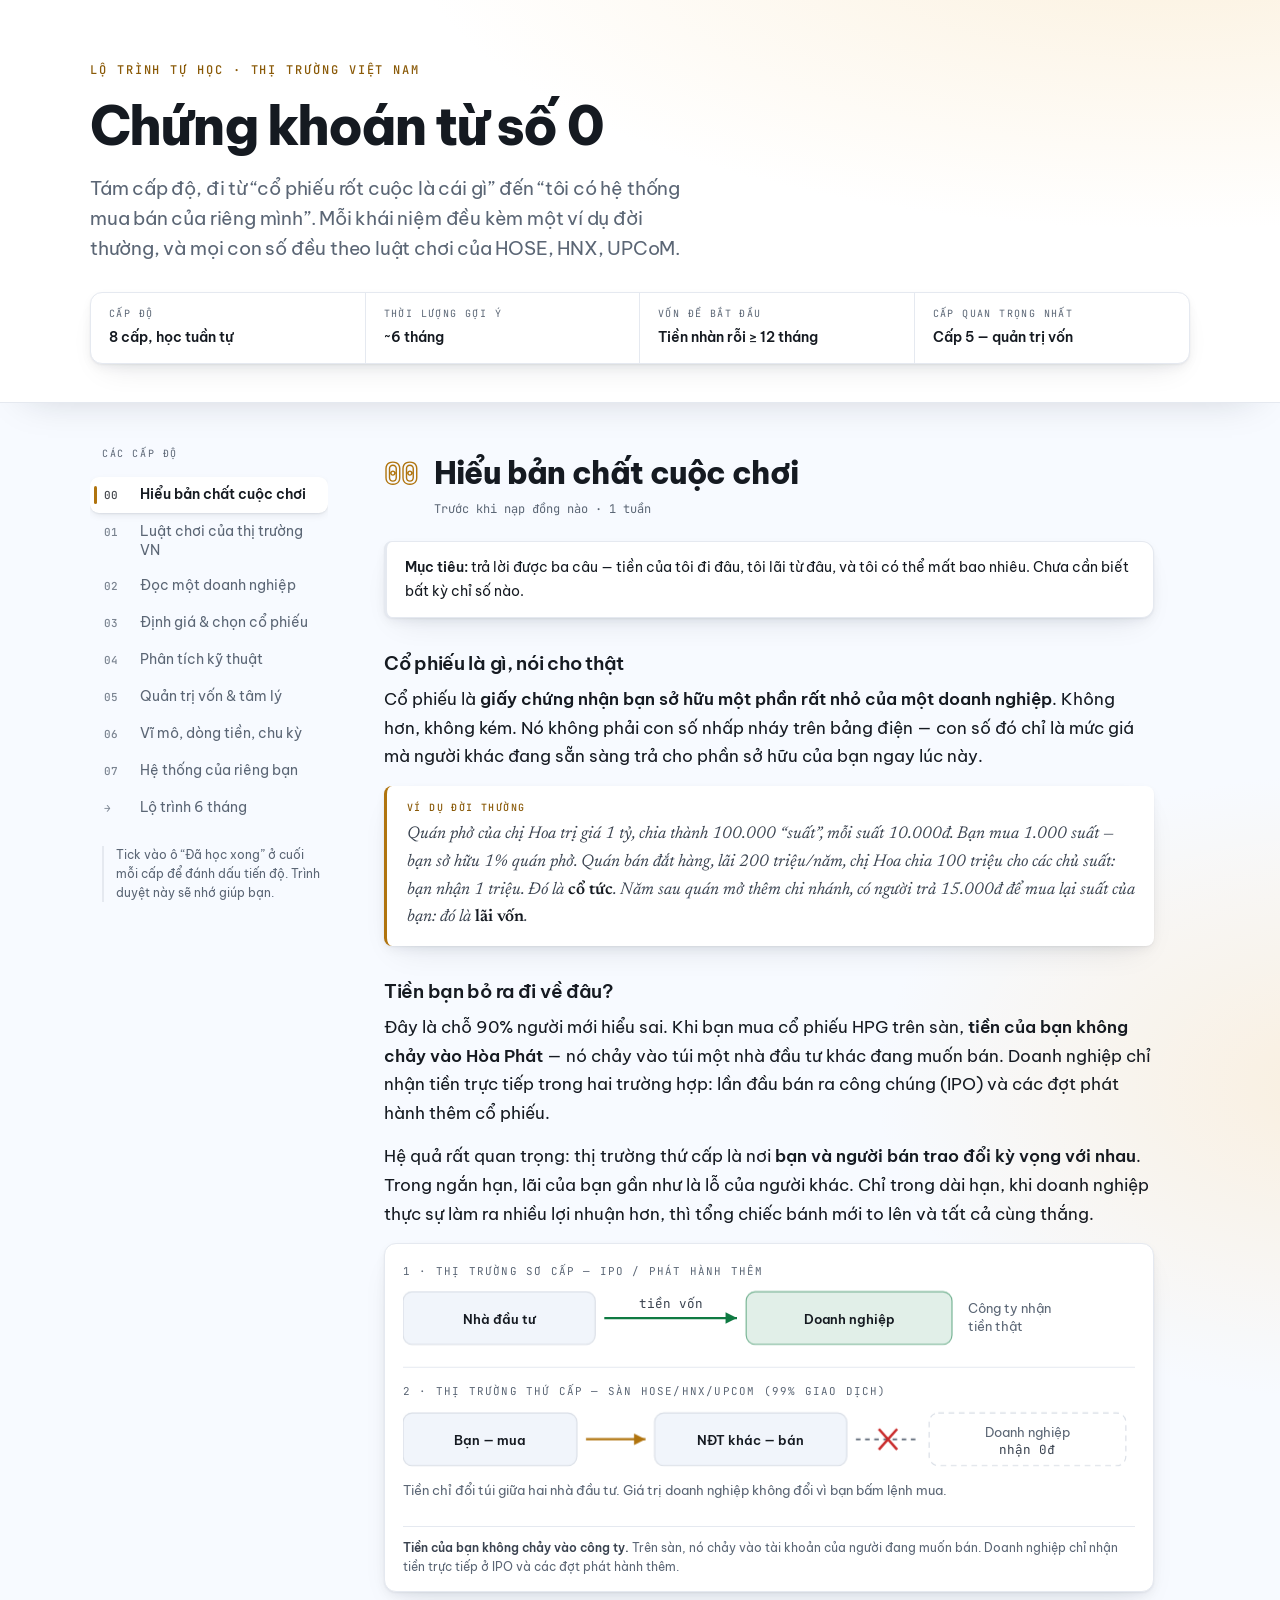
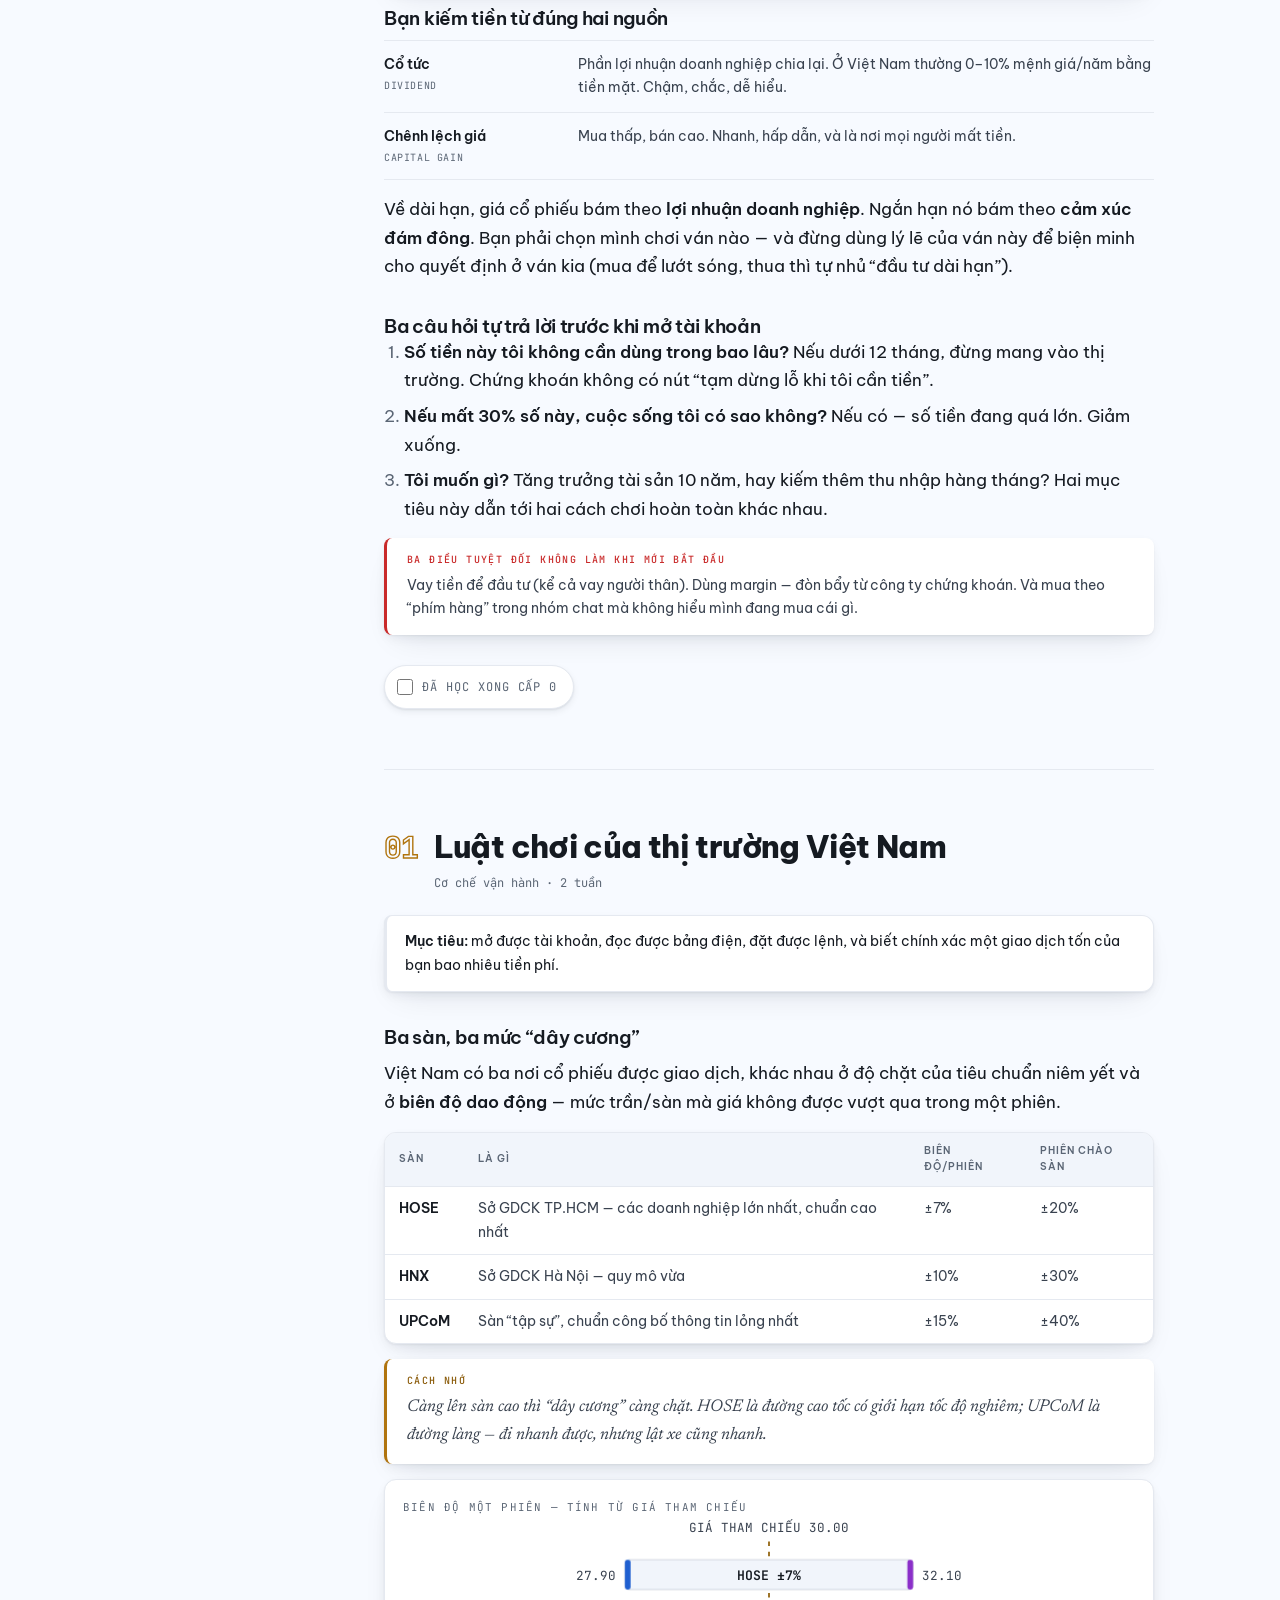
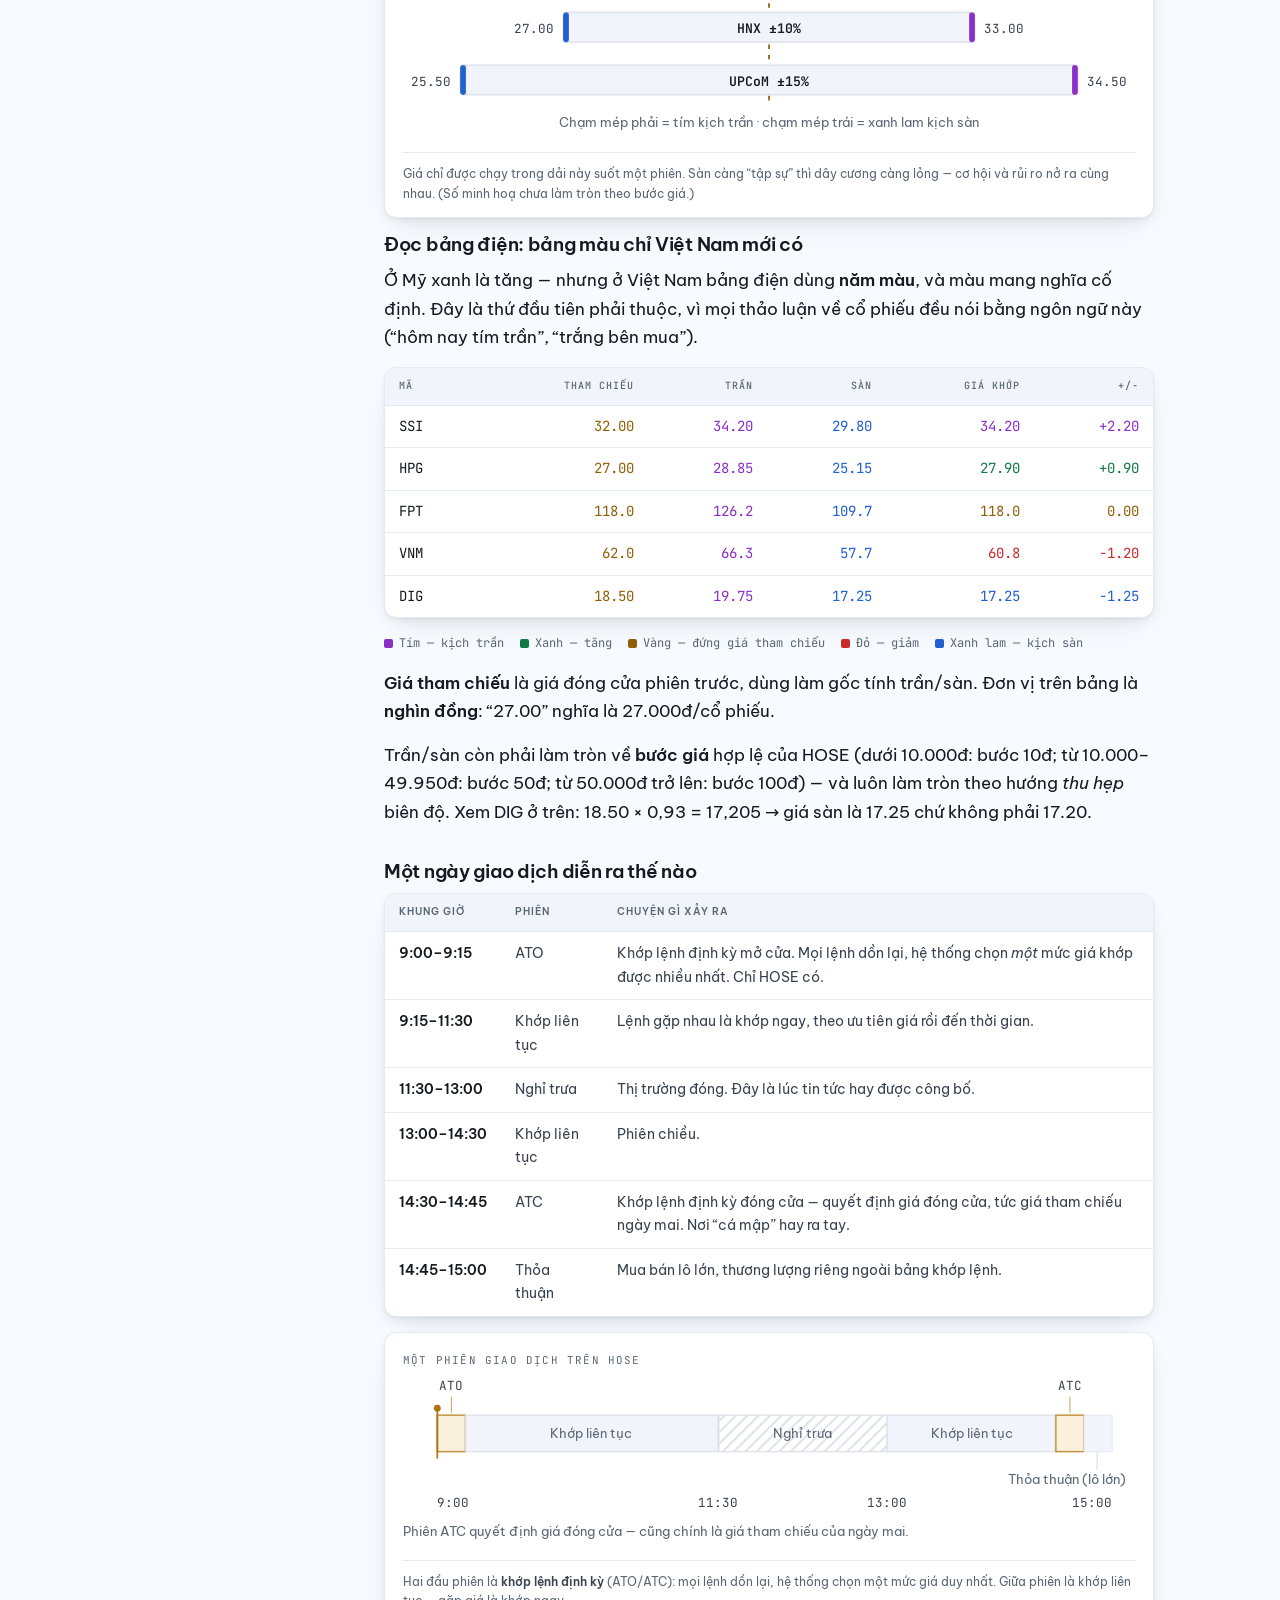
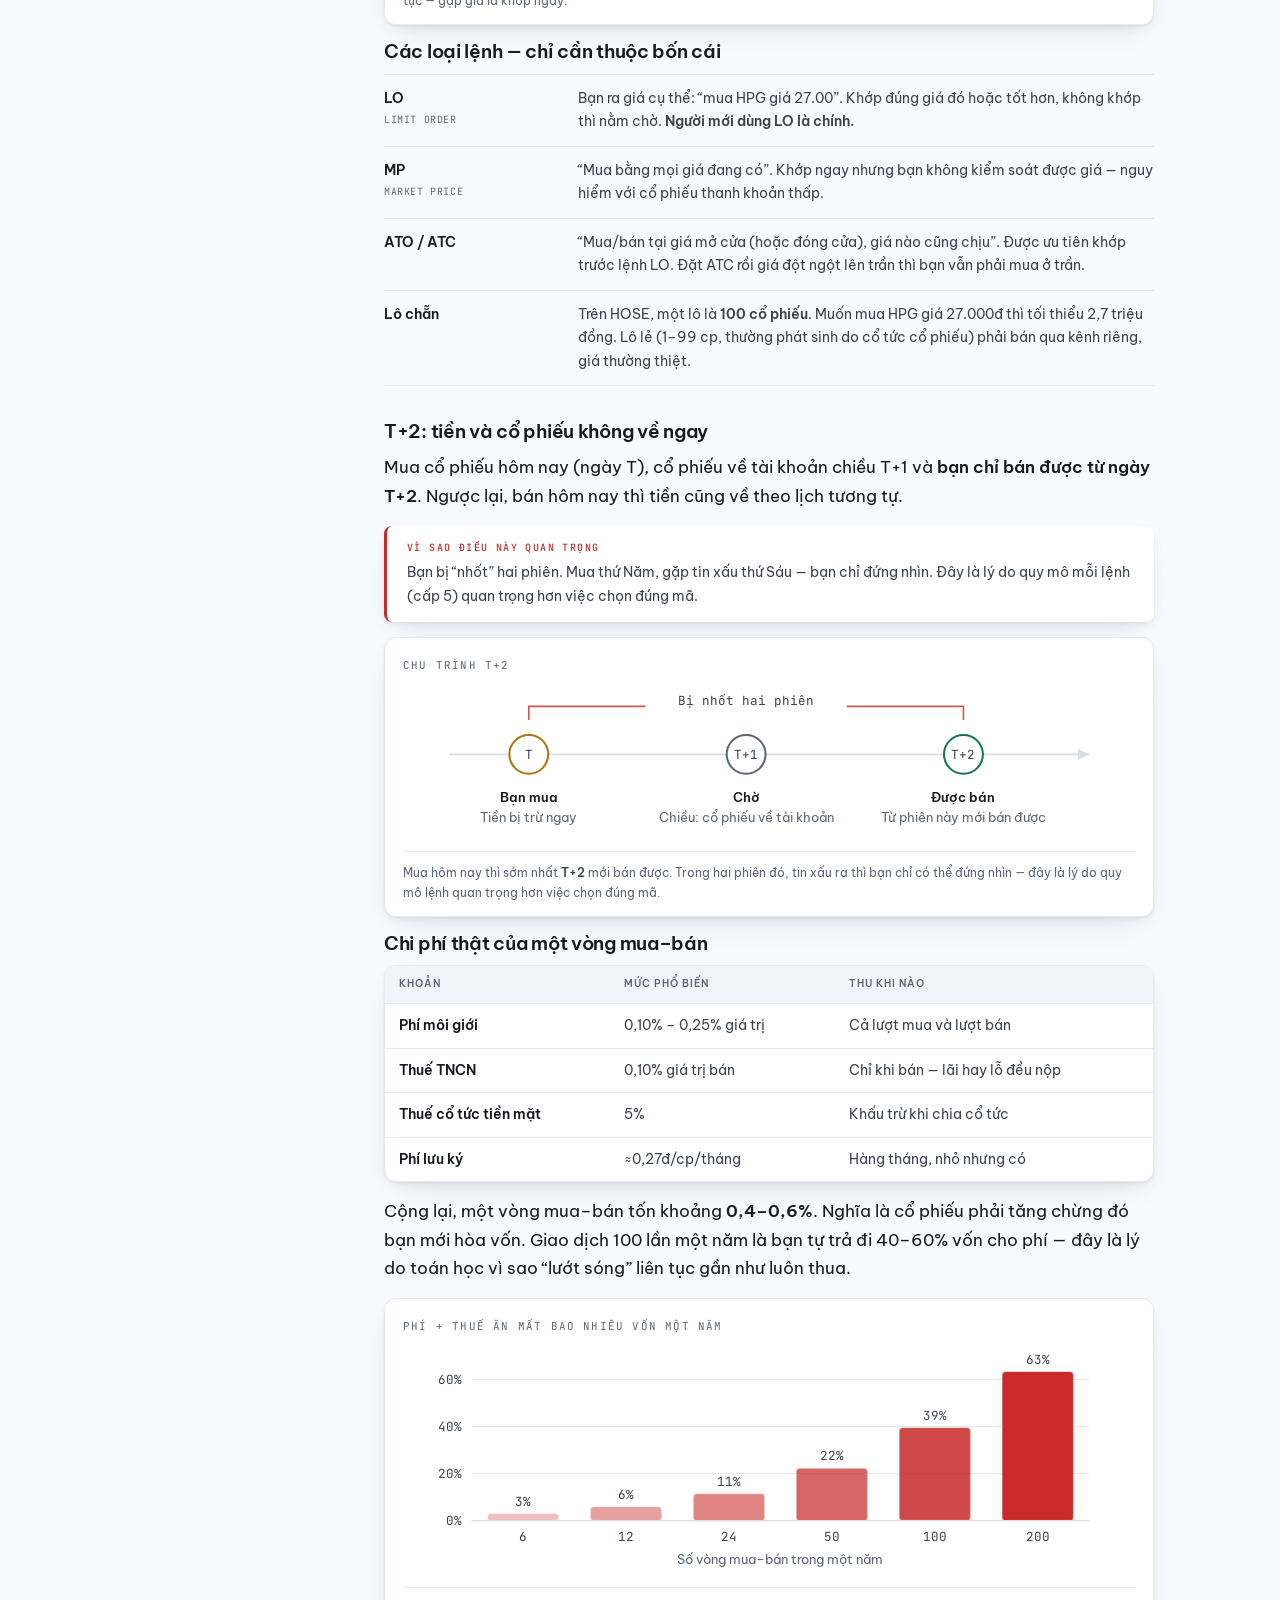
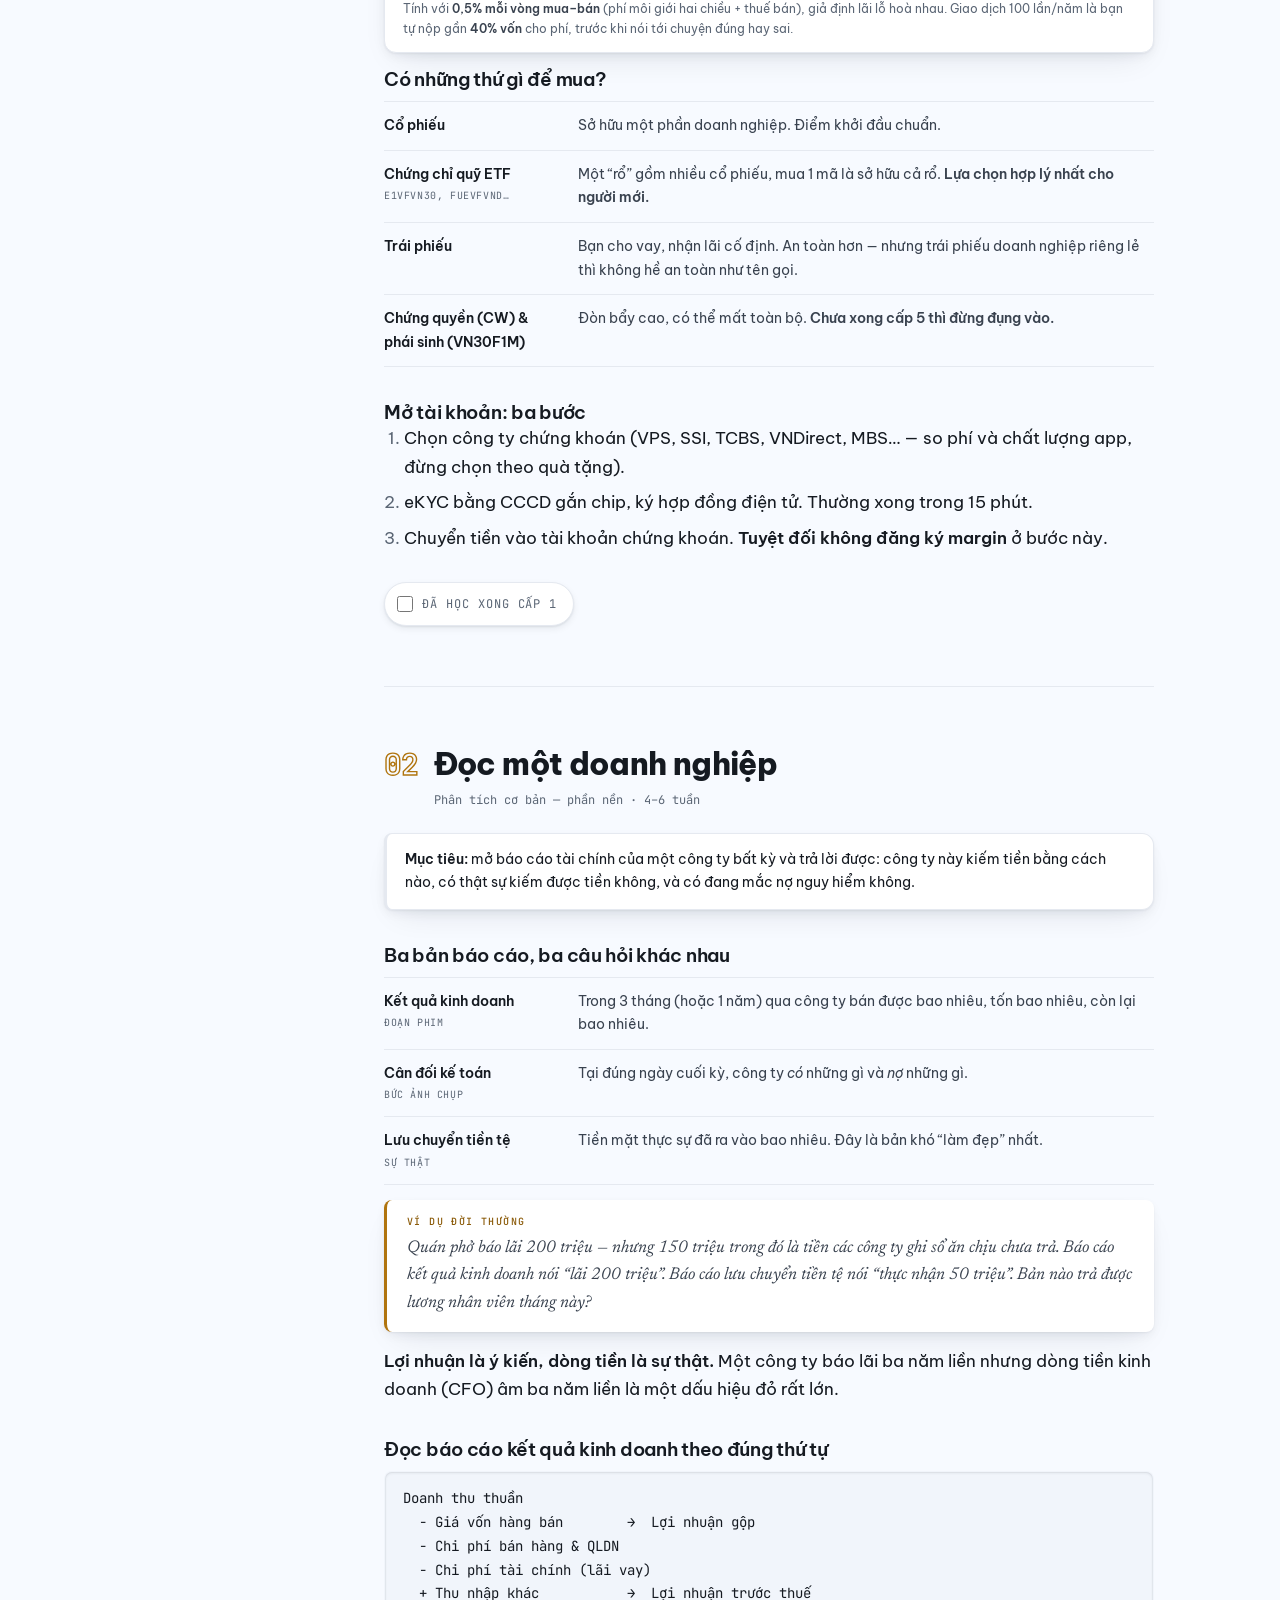
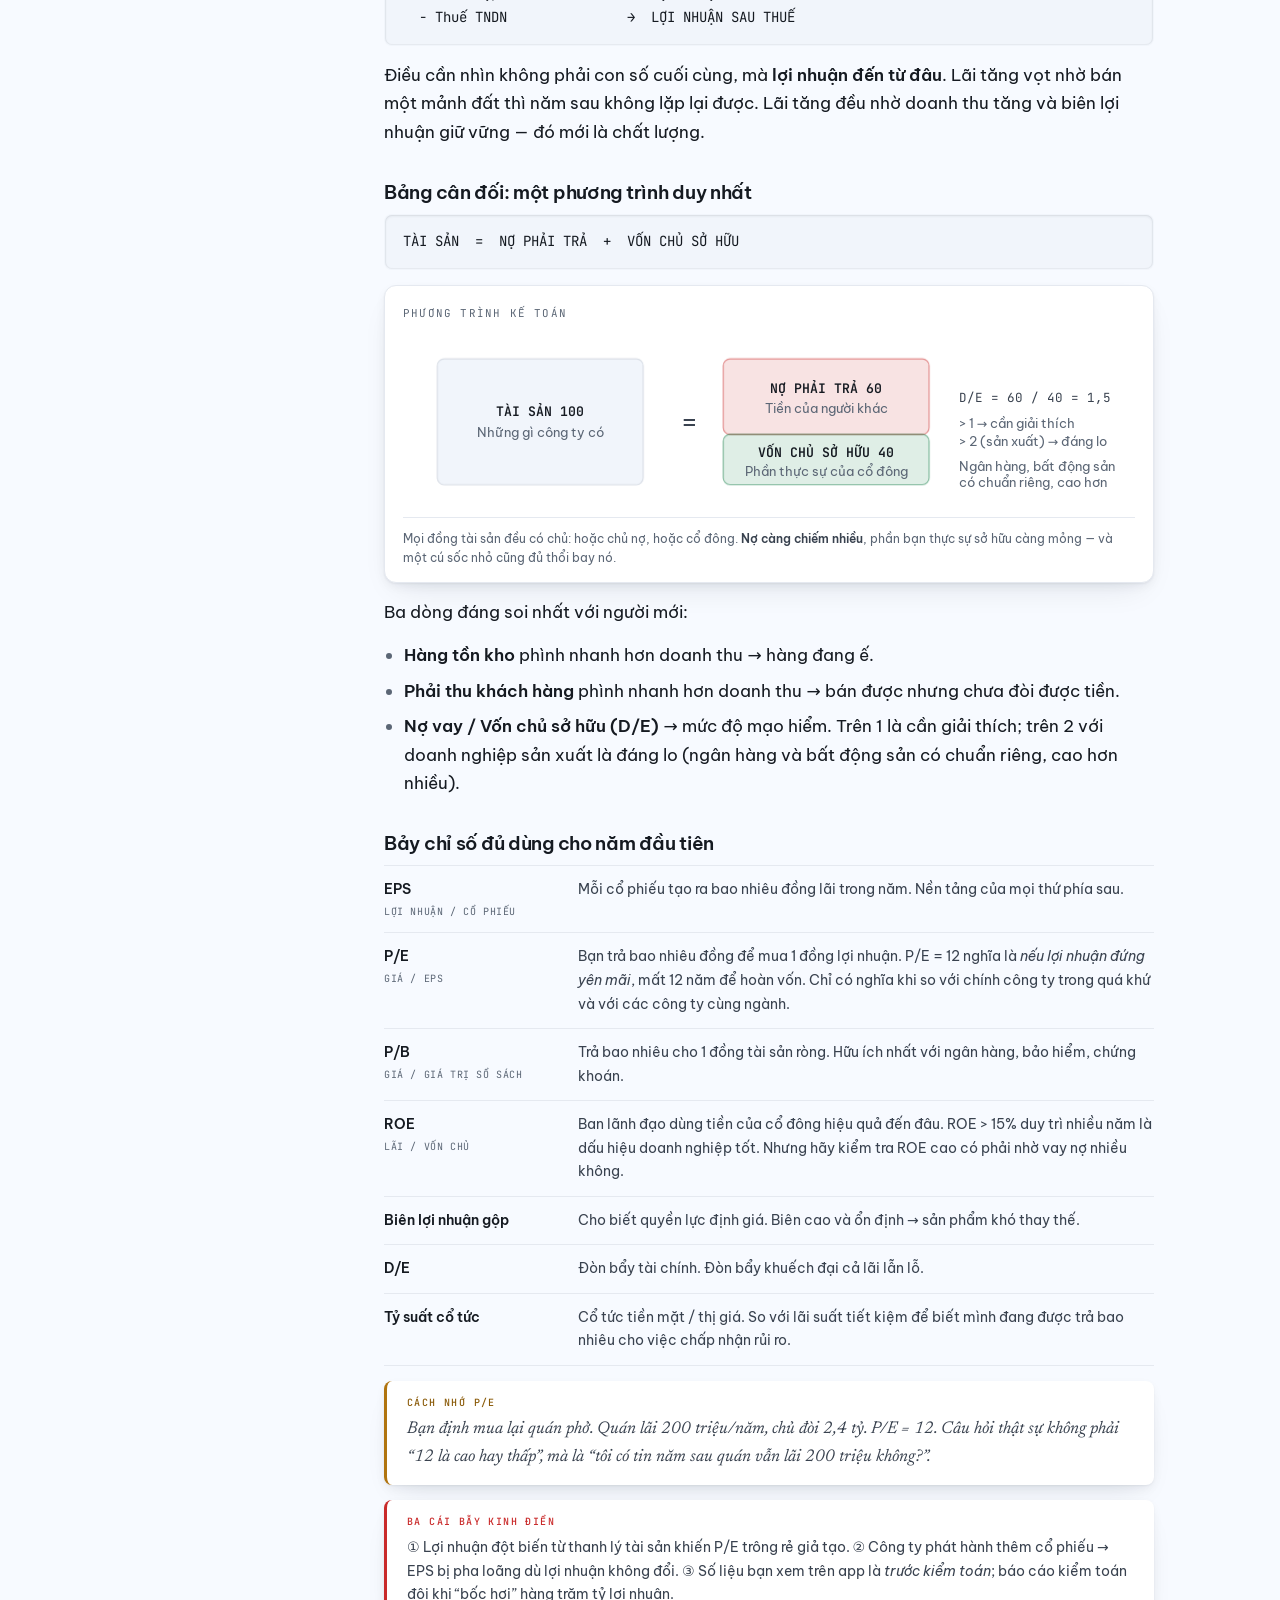
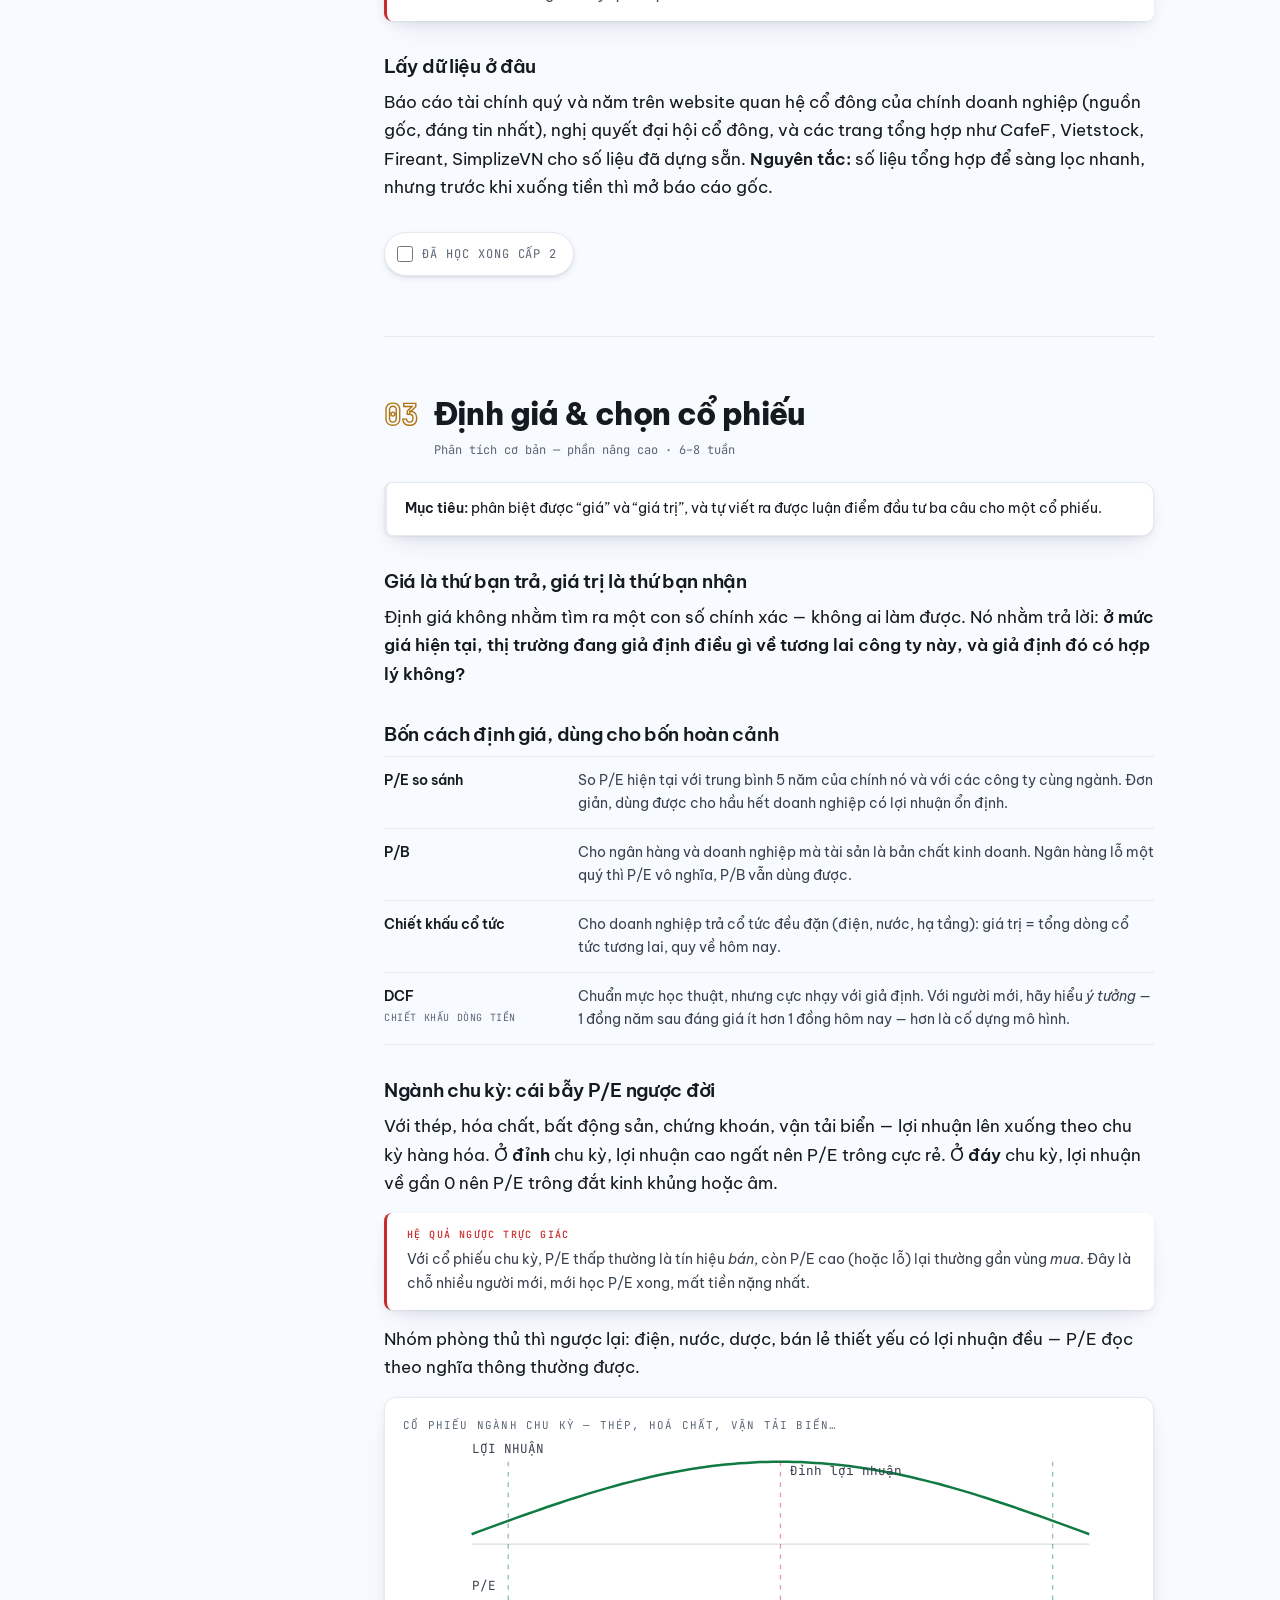
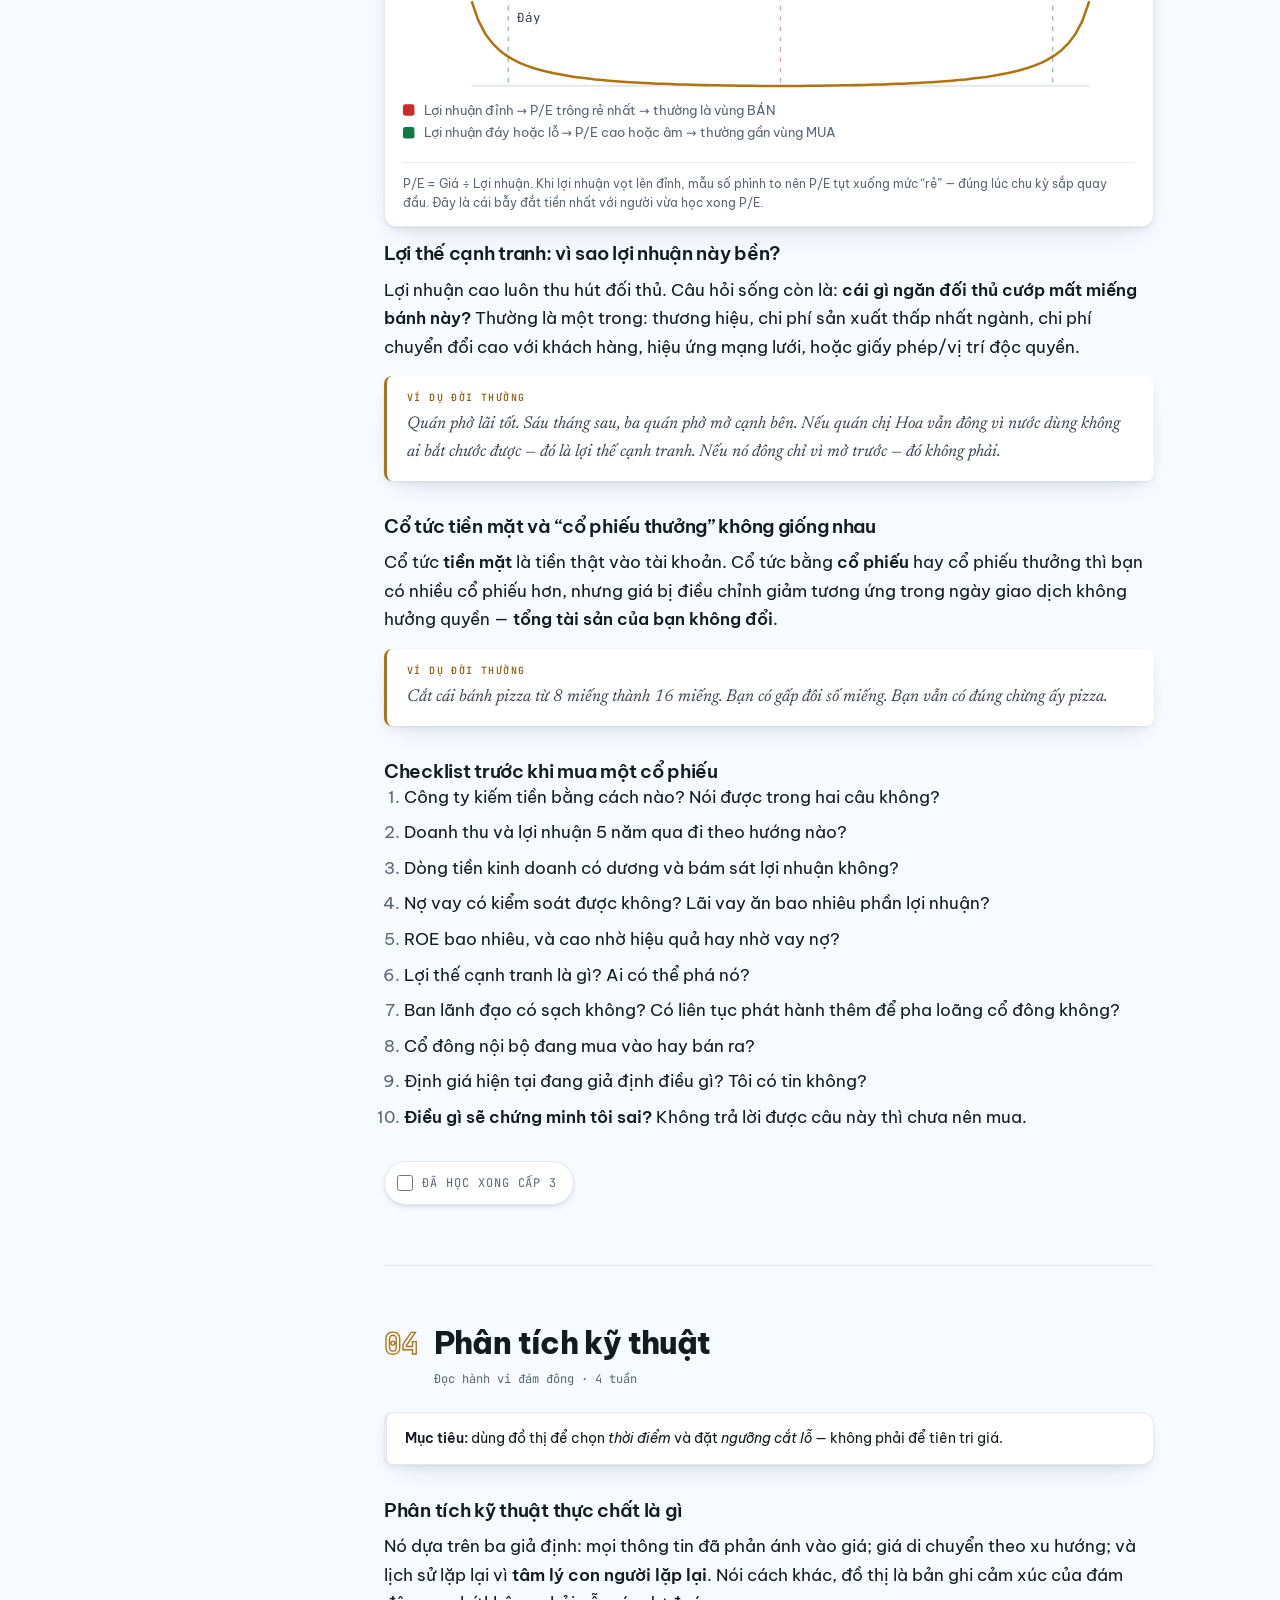
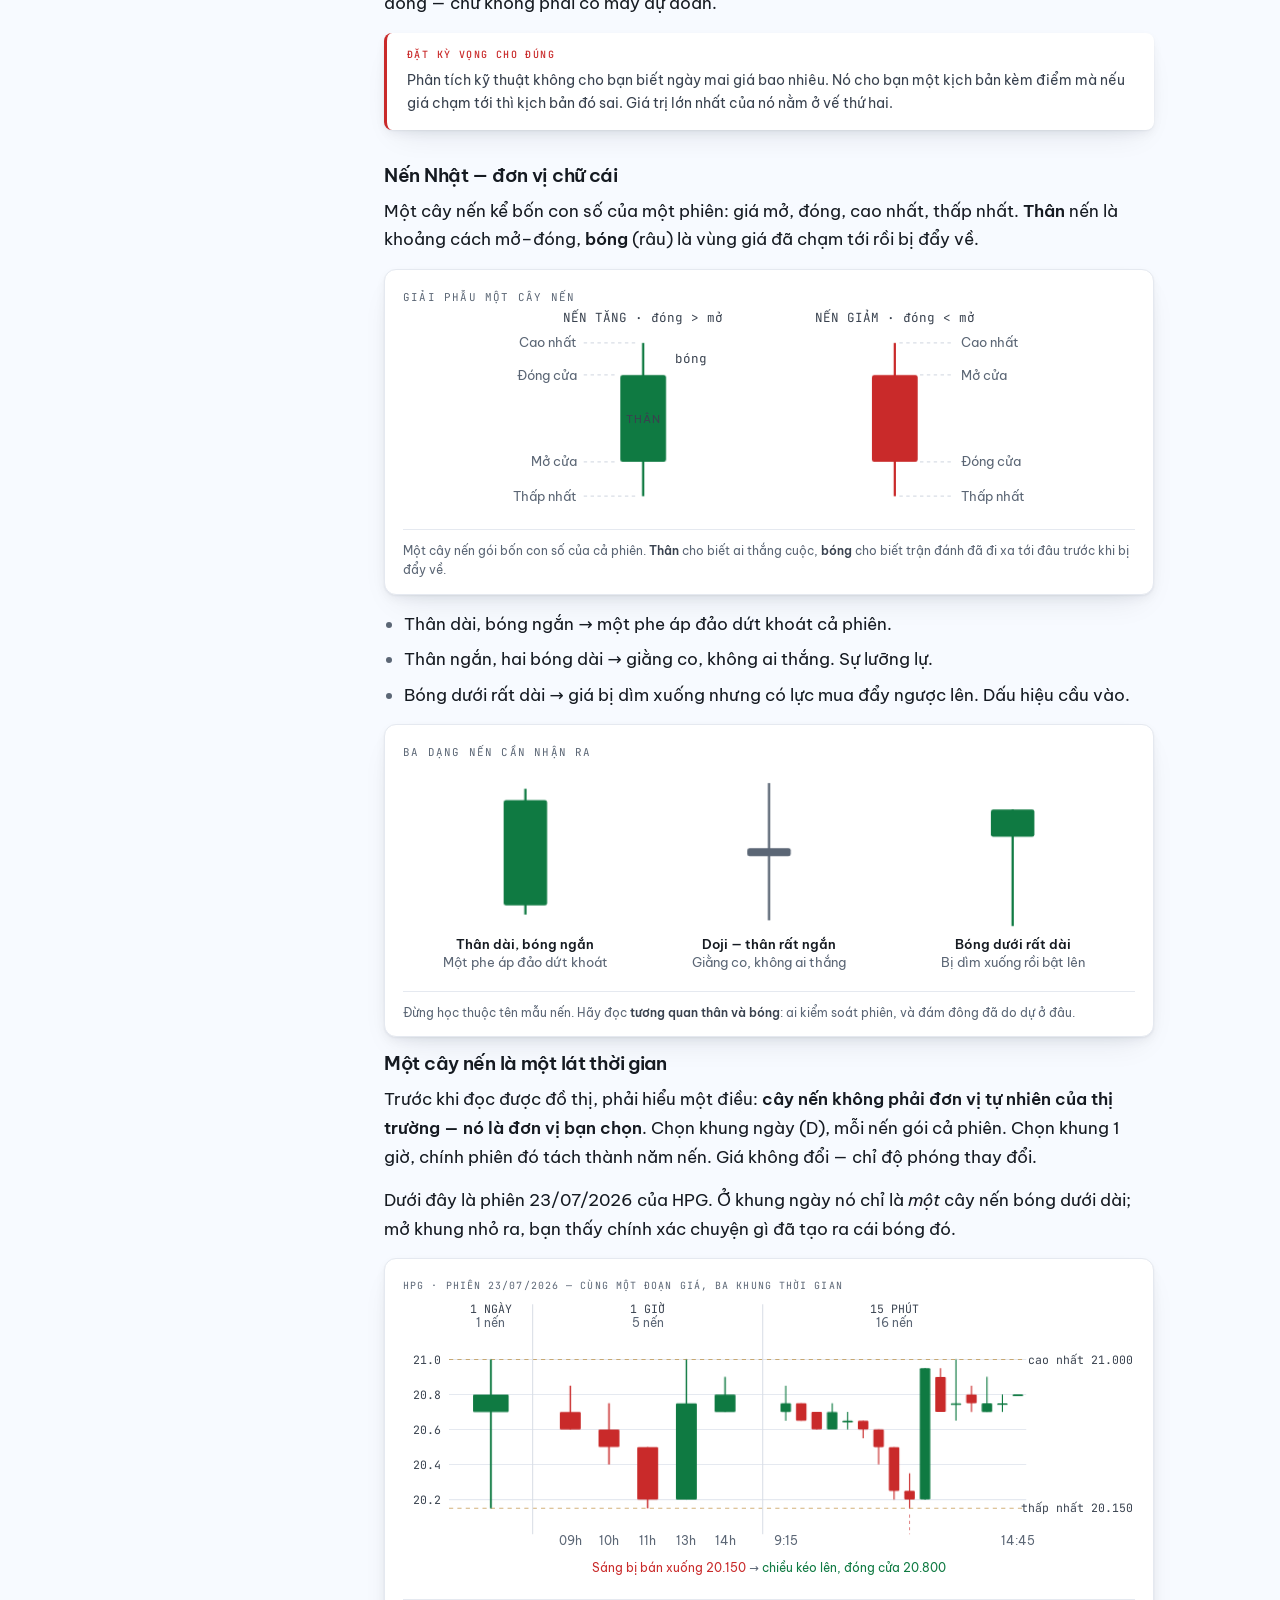
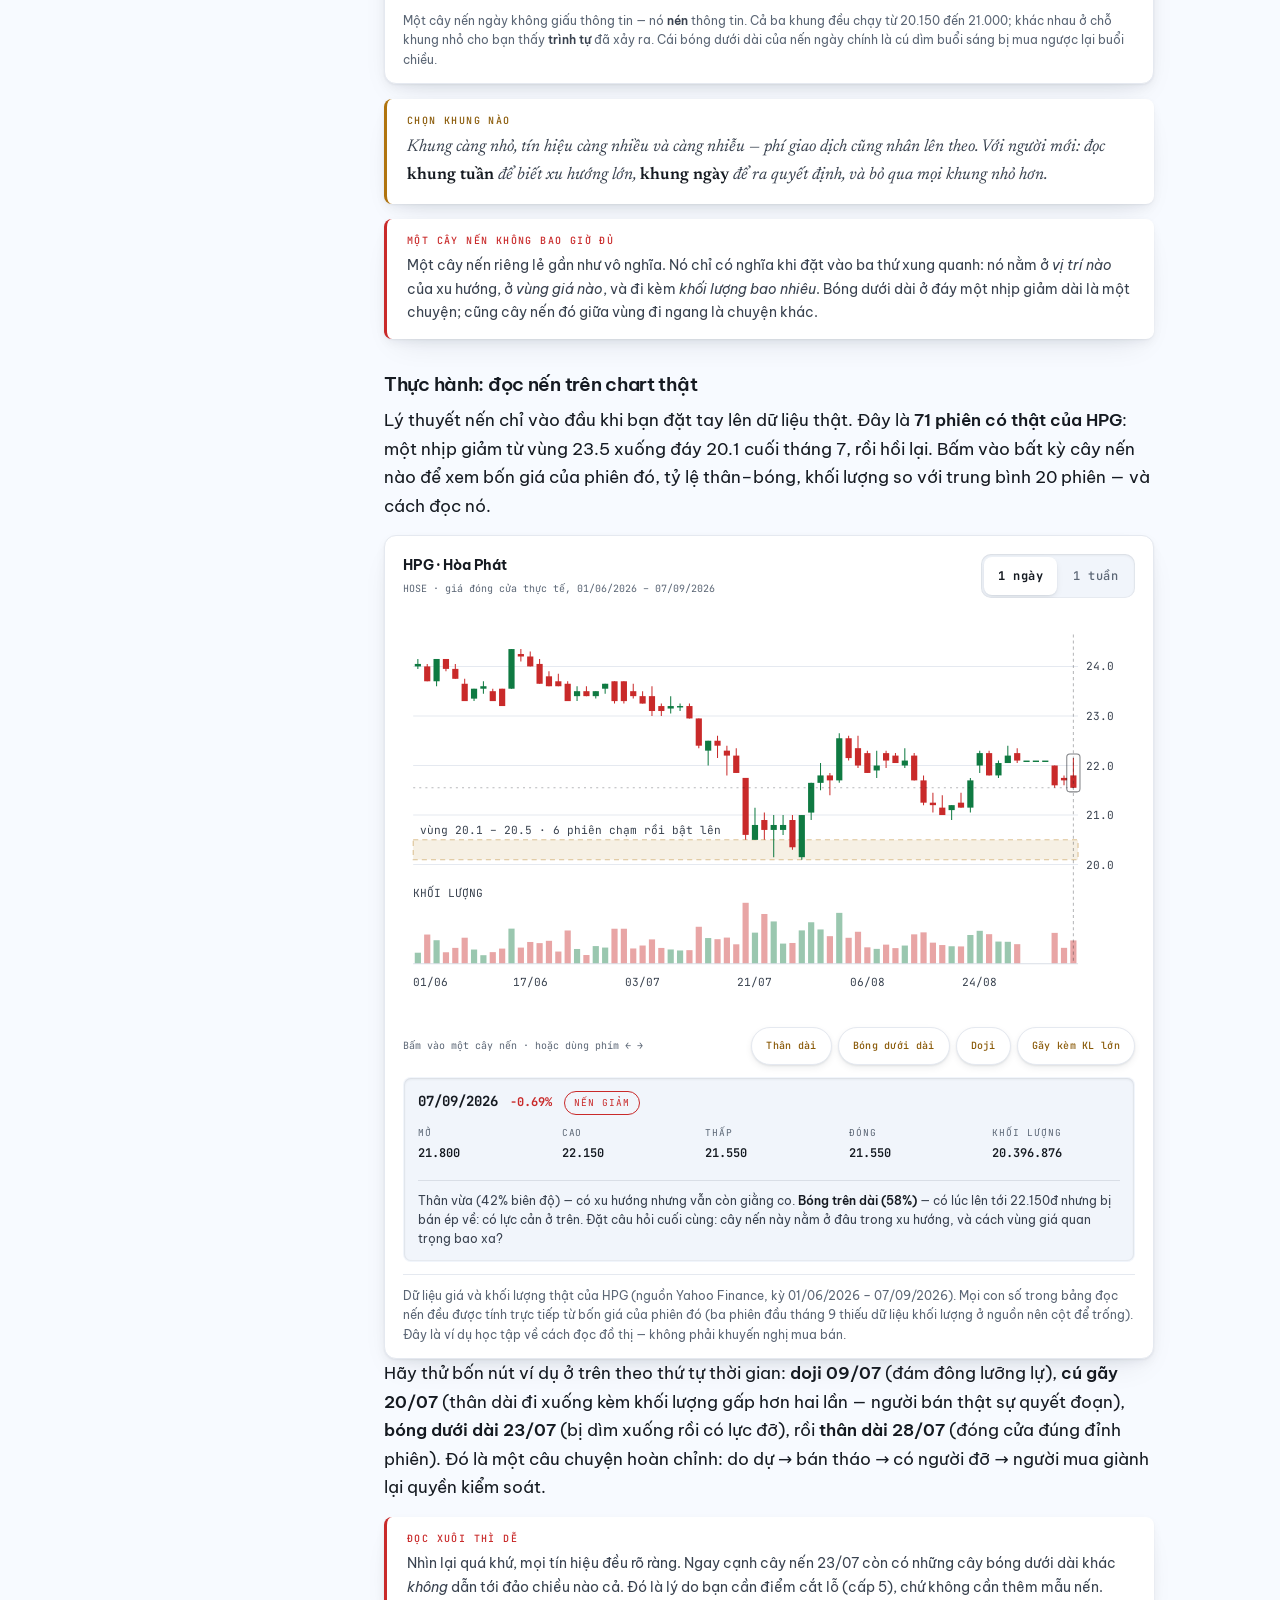
==== commit 82b9513a: "Nền sáng hơn: trắng-xanh với vệt pastel nhẹ, dark mode bớt đen" ====
--- a/index.html
+++ b/index.html
@@ -307,9 +307,9 @@
    bóng mềm nhiều lớp · bo 8–12px · chuyển động 200–300ms · focus 3px
    ========================================================== */
 :root{
-  --ground:#EEF1F6;
+  --ground:#F7FAFF;
   --surface:#FFFFFF;
-  --surface-2:#F3F5F9;
+  --surface-2:#F1F5FB;
   --line:#D9DEE6;
   --line-soft:#E5E9F0;
   --up:#0F7A42;            /* 4.6:1 trên nền phụ */
@@ -325,7 +325,7 @@
 }
 @media (prefers-color-scheme: dark){
   :root:not([data-theme="light"]){
-    --ground:#0C0F14;
+    --ground:#11161F;
     --surface:#171B23;
     --surface-2:#1E232D;
     --line:#2B323D;
@@ -337,7 +337,7 @@
   }
 }
 :root[data-theme="dark"]{
-  --ground:#0C0F14;
+  --ground:#11161F;
   --surface:#171B23;
   --surface-2:#1E232D;
   --line:#2B323D;
@@ -347,6 +347,30 @@
   --shadow-btn:inset 0 1px 0 rgba(255,255,255,.05), 0 2px 6px rgba(0,0,0,.4);
   --shadow-inset:inset 0 2px 4px rgba(0,0,0,.45), inset 0 0 0 1px rgba(0,0,0,.25);
 }
+
+/* nền tươi sáng: vài vệt pastel nhạt trên nền trắng-xanh */
+body{
+  background:
+    radial-gradient(900px 560px at -8% -6%, rgba(135,206,235,.28), transparent 62%),
+    radial-gradient(760px 520px at 104% 4%, rgba(255,214,150,.30), transparent 60%),
+    radial-gradient(700px 420px at 50% 100%, rgba(144,238,144,.16), transparent 62%),
+    var(--ground);
+}
+@media (prefers-color-scheme: dark){
+  :root:not([data-theme="light"]) body{
+    background:
+      radial-gradient(900px 560px at -8% -6%, rgba(92,156,255,.10), transparent 62%),
+      radial-gradient(760px 520px at 104% 4%, rgba(239,181,68,.08), transparent 60%),
+      var(--ground);
+  }
+}
+:root[data-theme="dark"] body{
+  background:
+    radial-gradient(900px 560px at -8% -6%, rgba(92,156,255,.10), transparent 62%),
+    radial-gradient(760px 520px at 104% 4%, rgba(239,181,68,.08), transparent 60%),
+    var(--ground);
+}
+.masthead{ background:radial-gradient(110% 140% at 92% -20%, var(--accent-wash) 0%, transparent 55%), color-mix(in srgb, var(--surface) 78%, transparent) }
 
 /* chuyển động 200–300ms cho mọi thứ tương tác */
 a, button, .rail a, .mark, .lab-jump, .lab-tf button, .mark input, table.tbl tr, table.board tr{
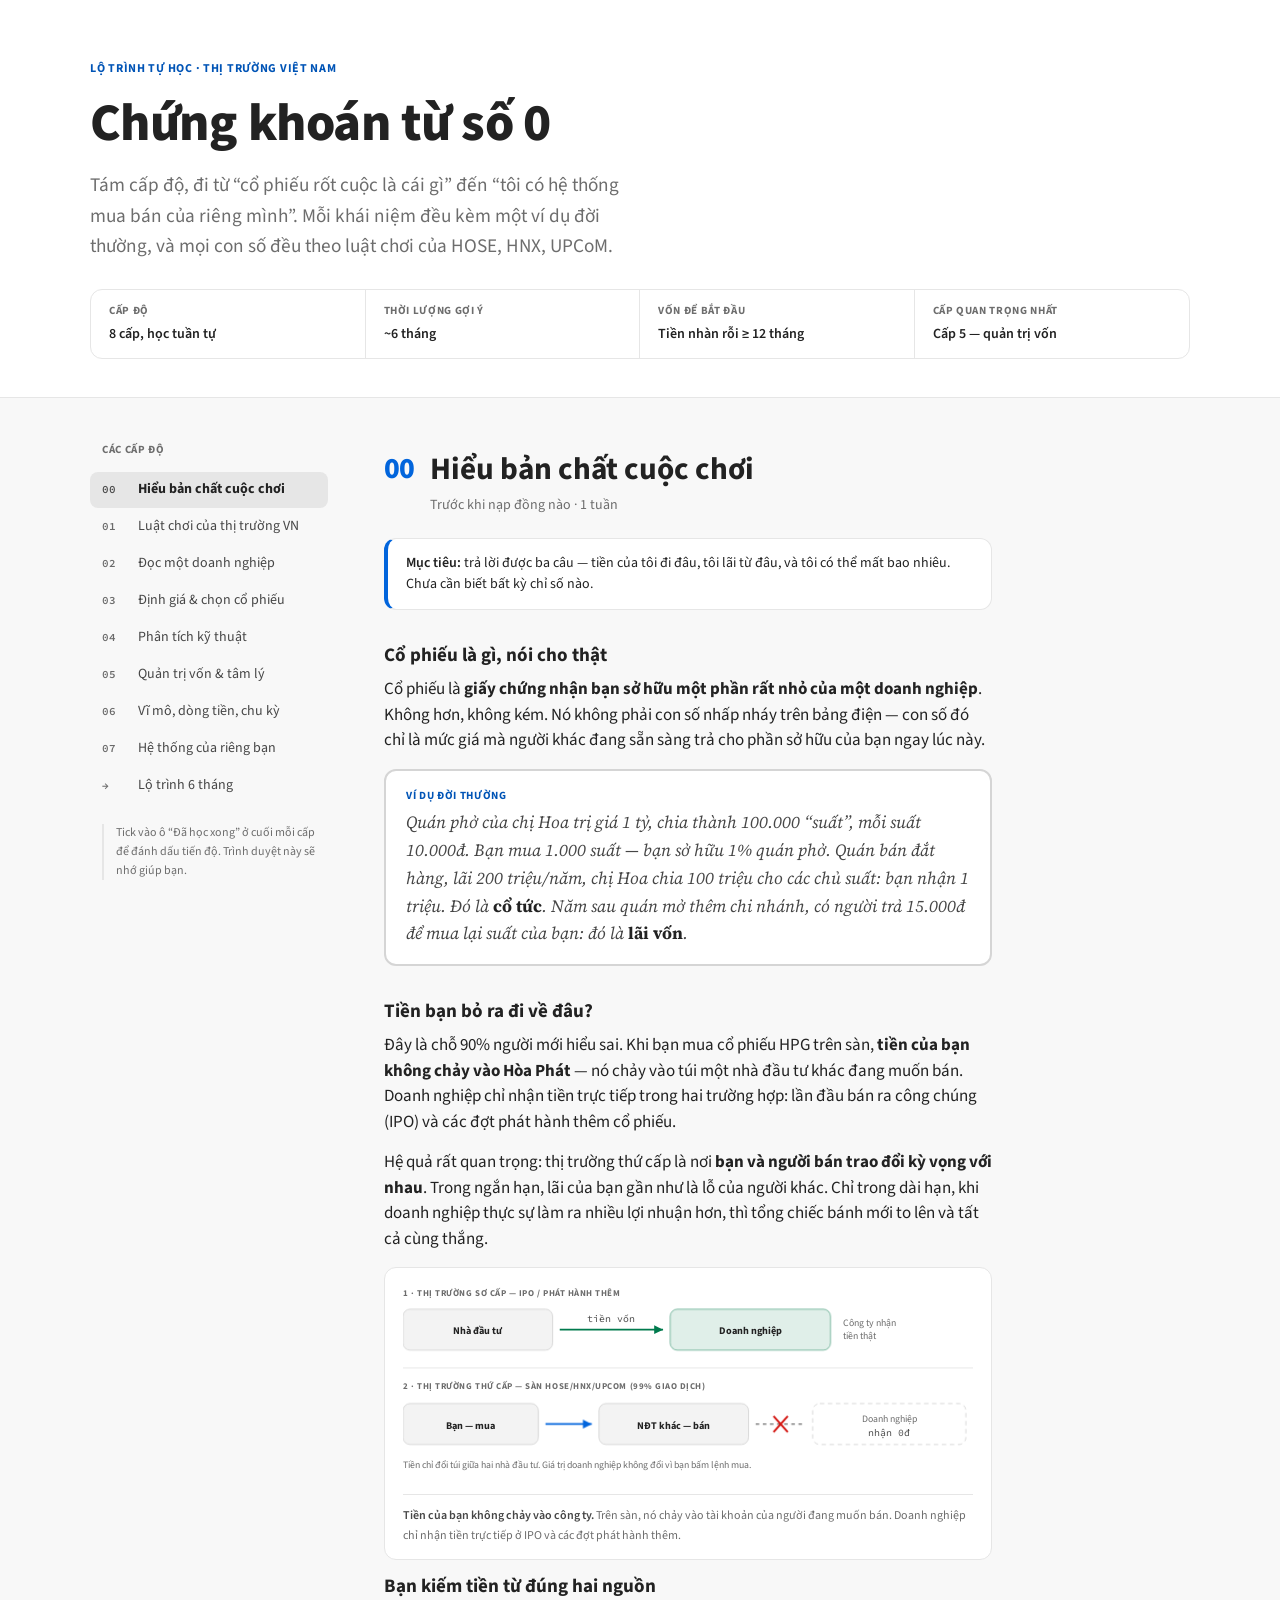
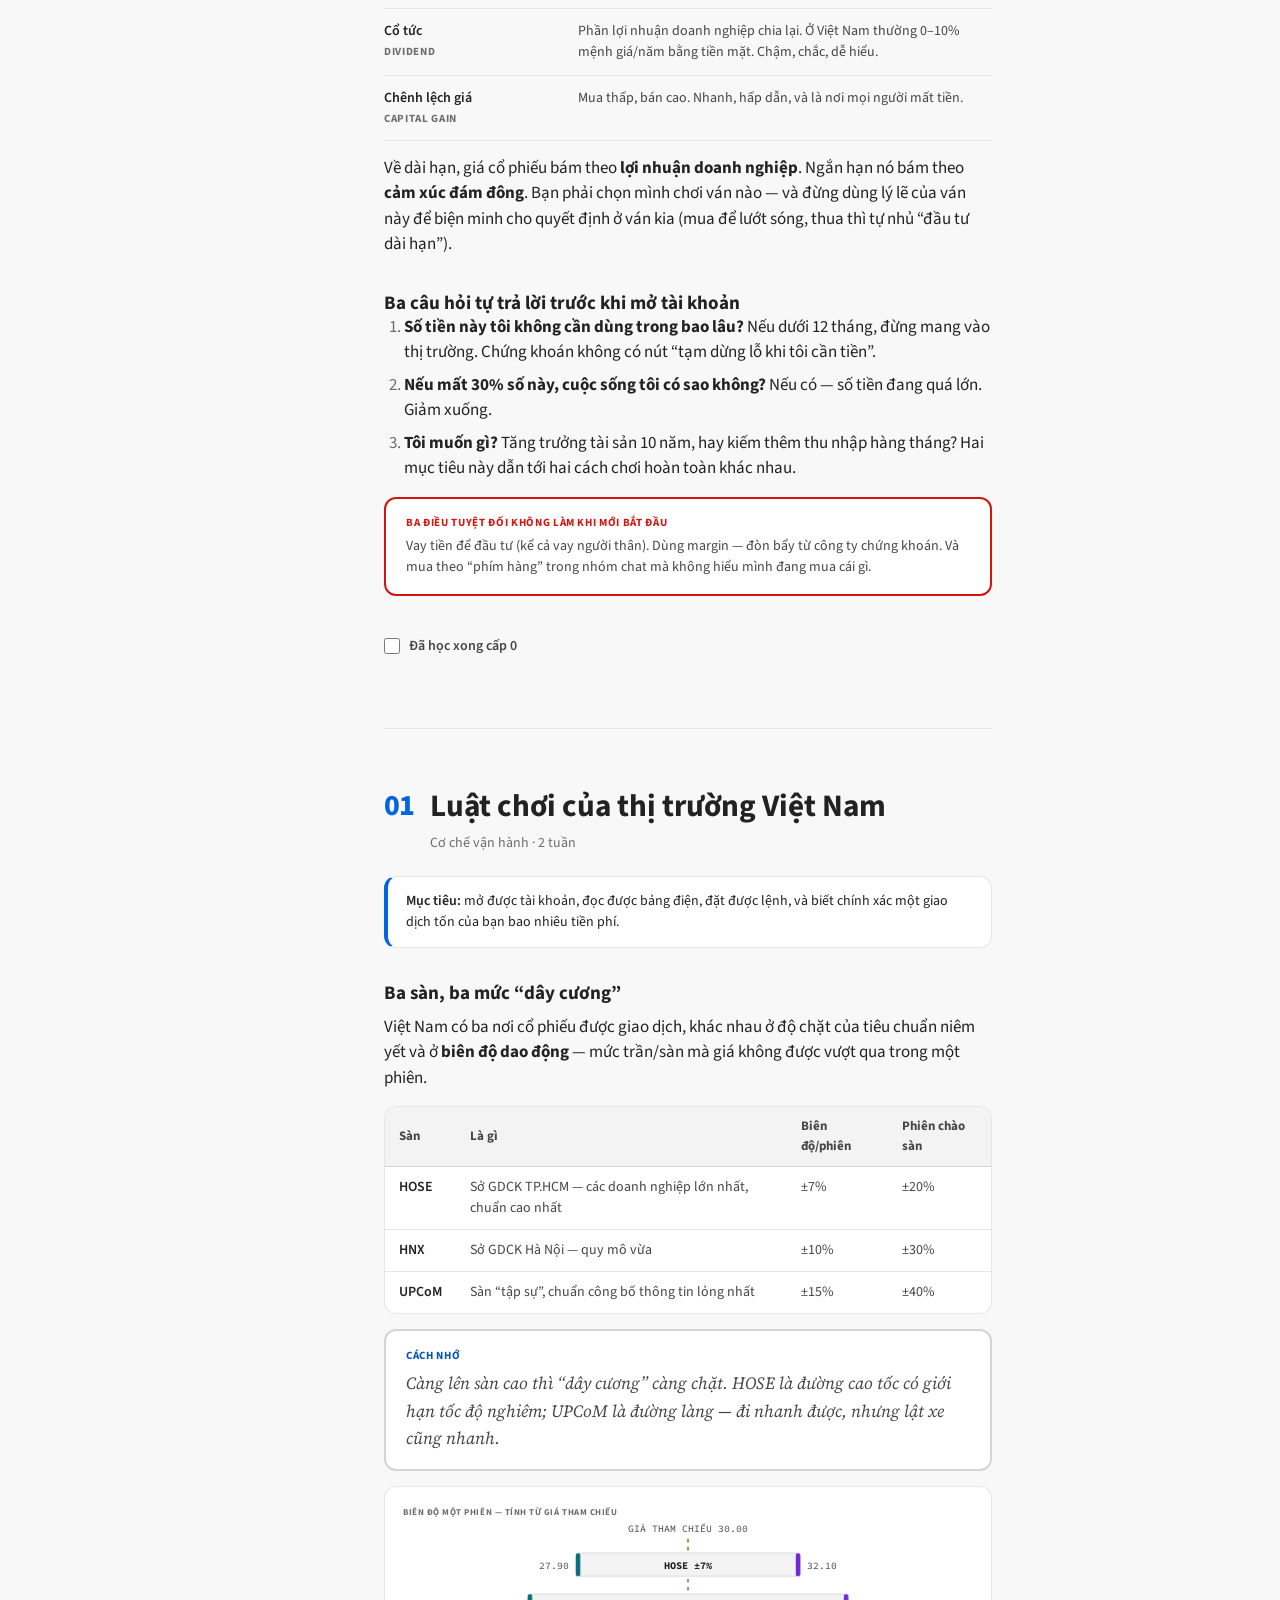
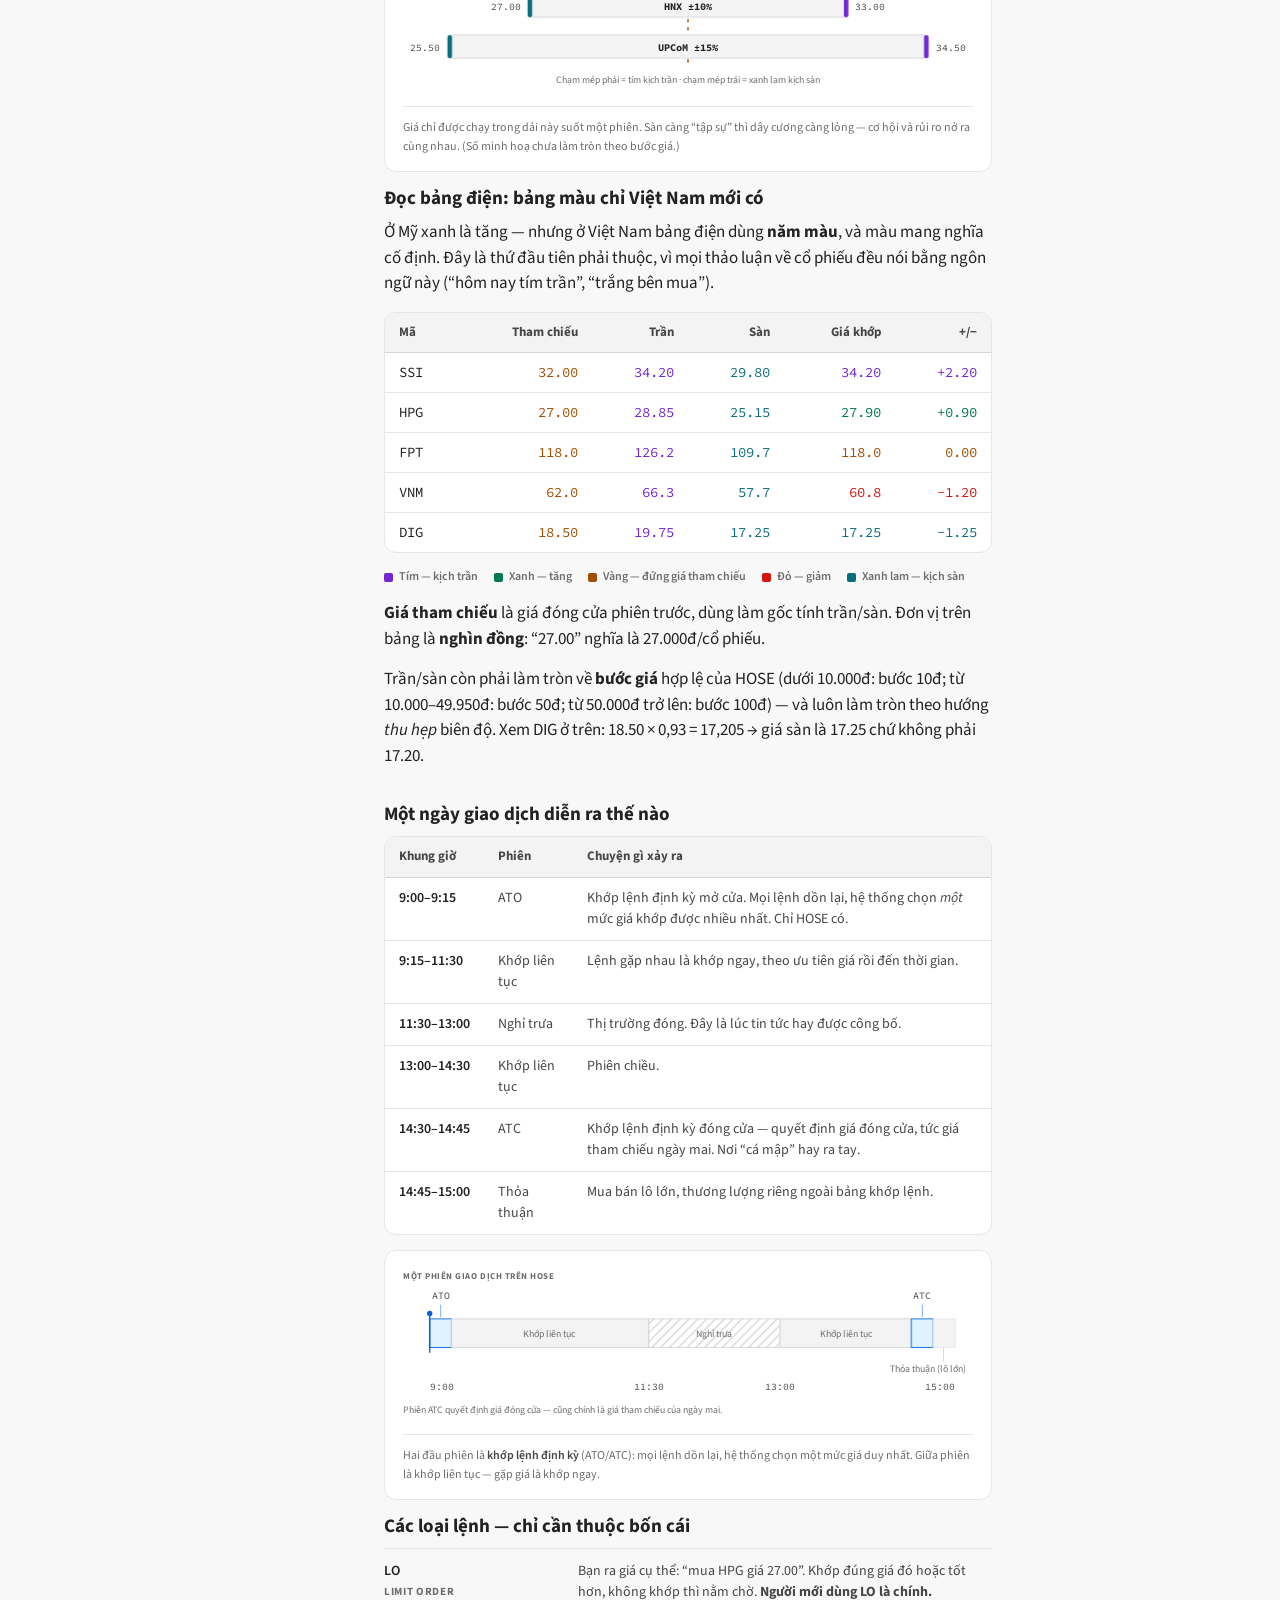
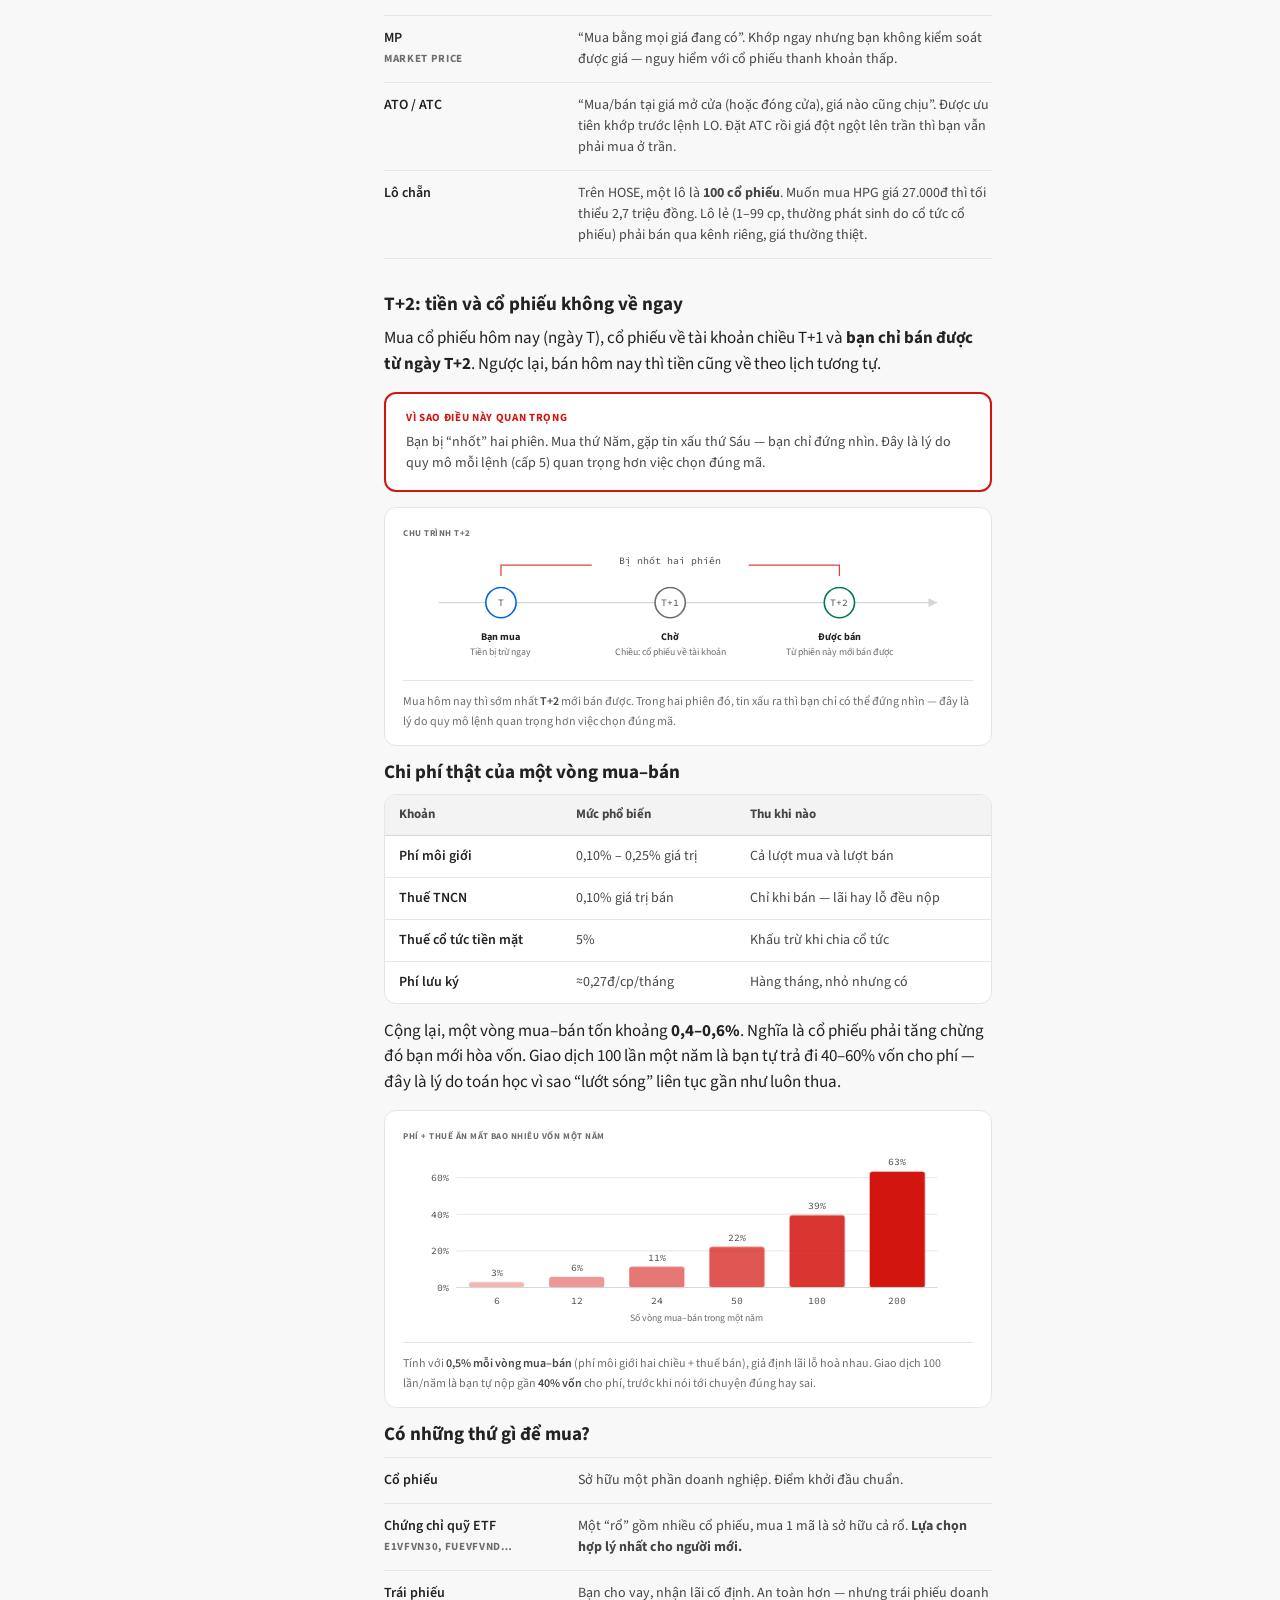
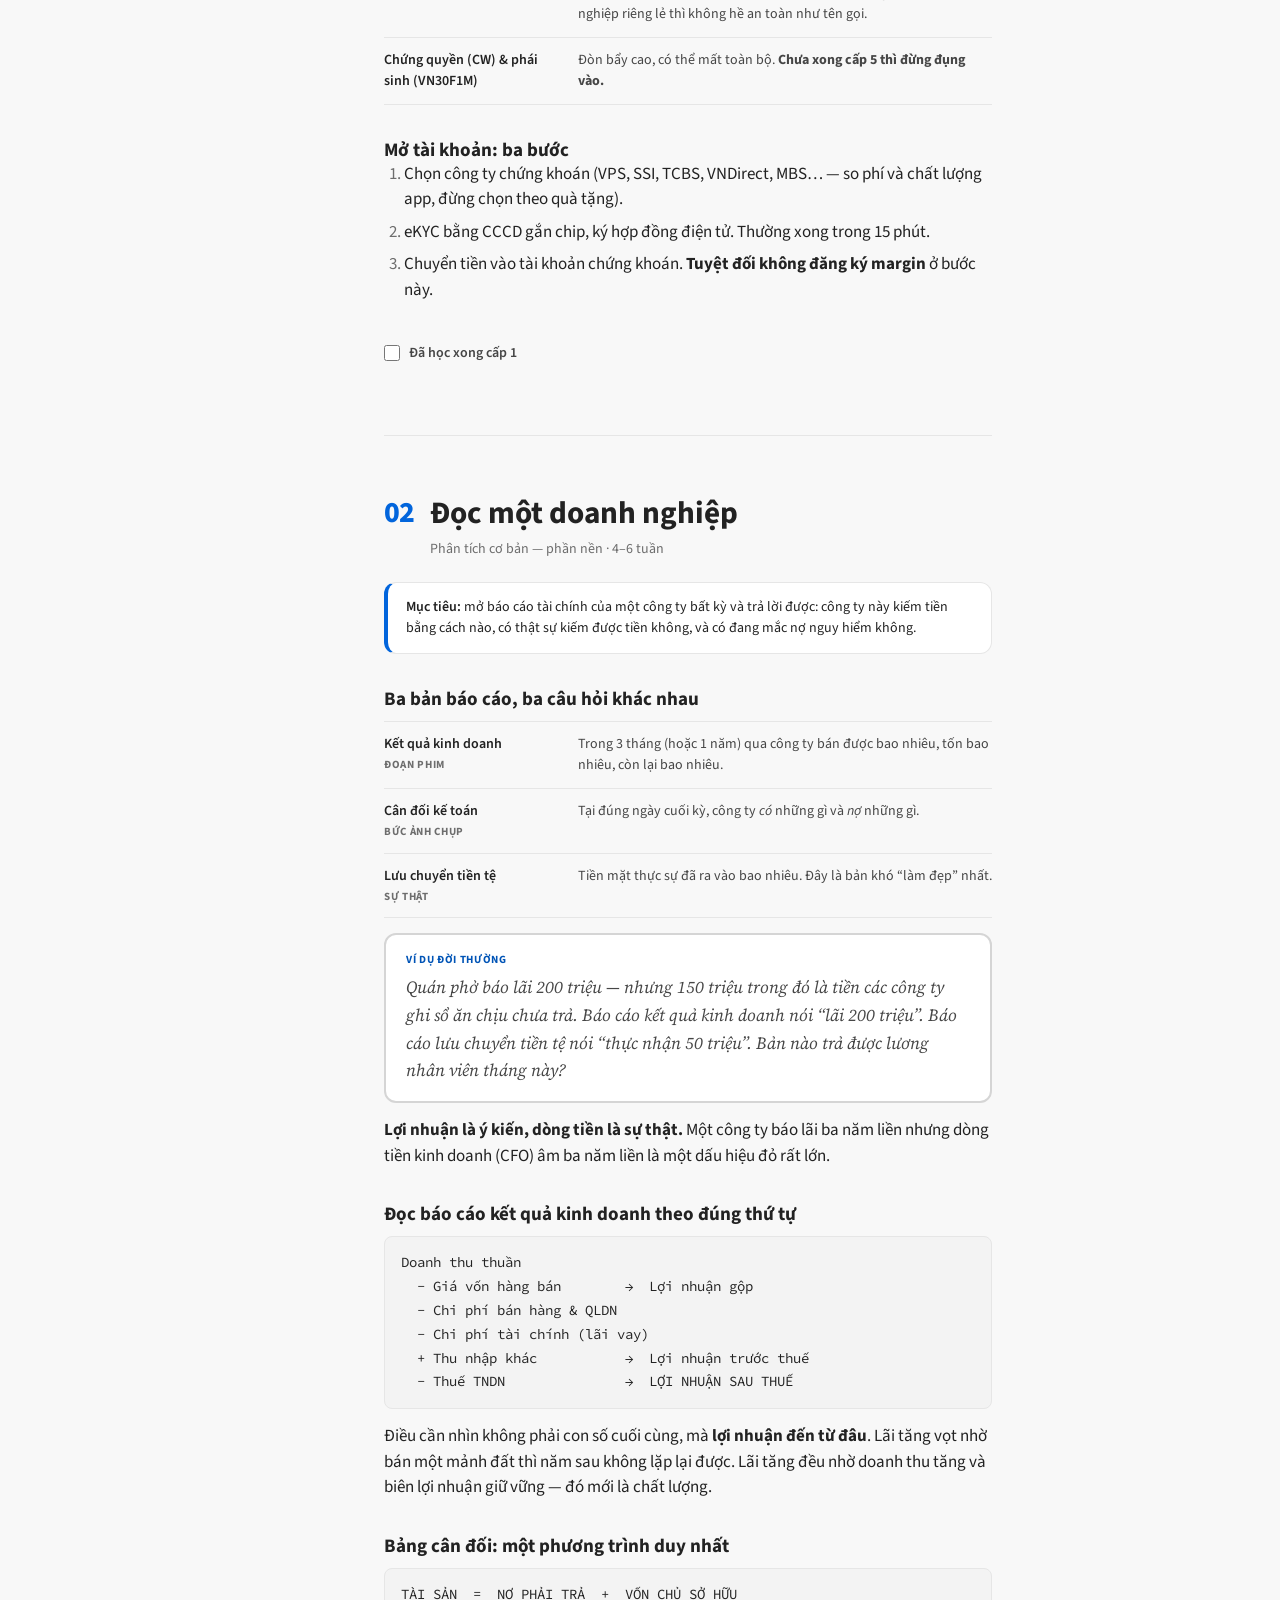
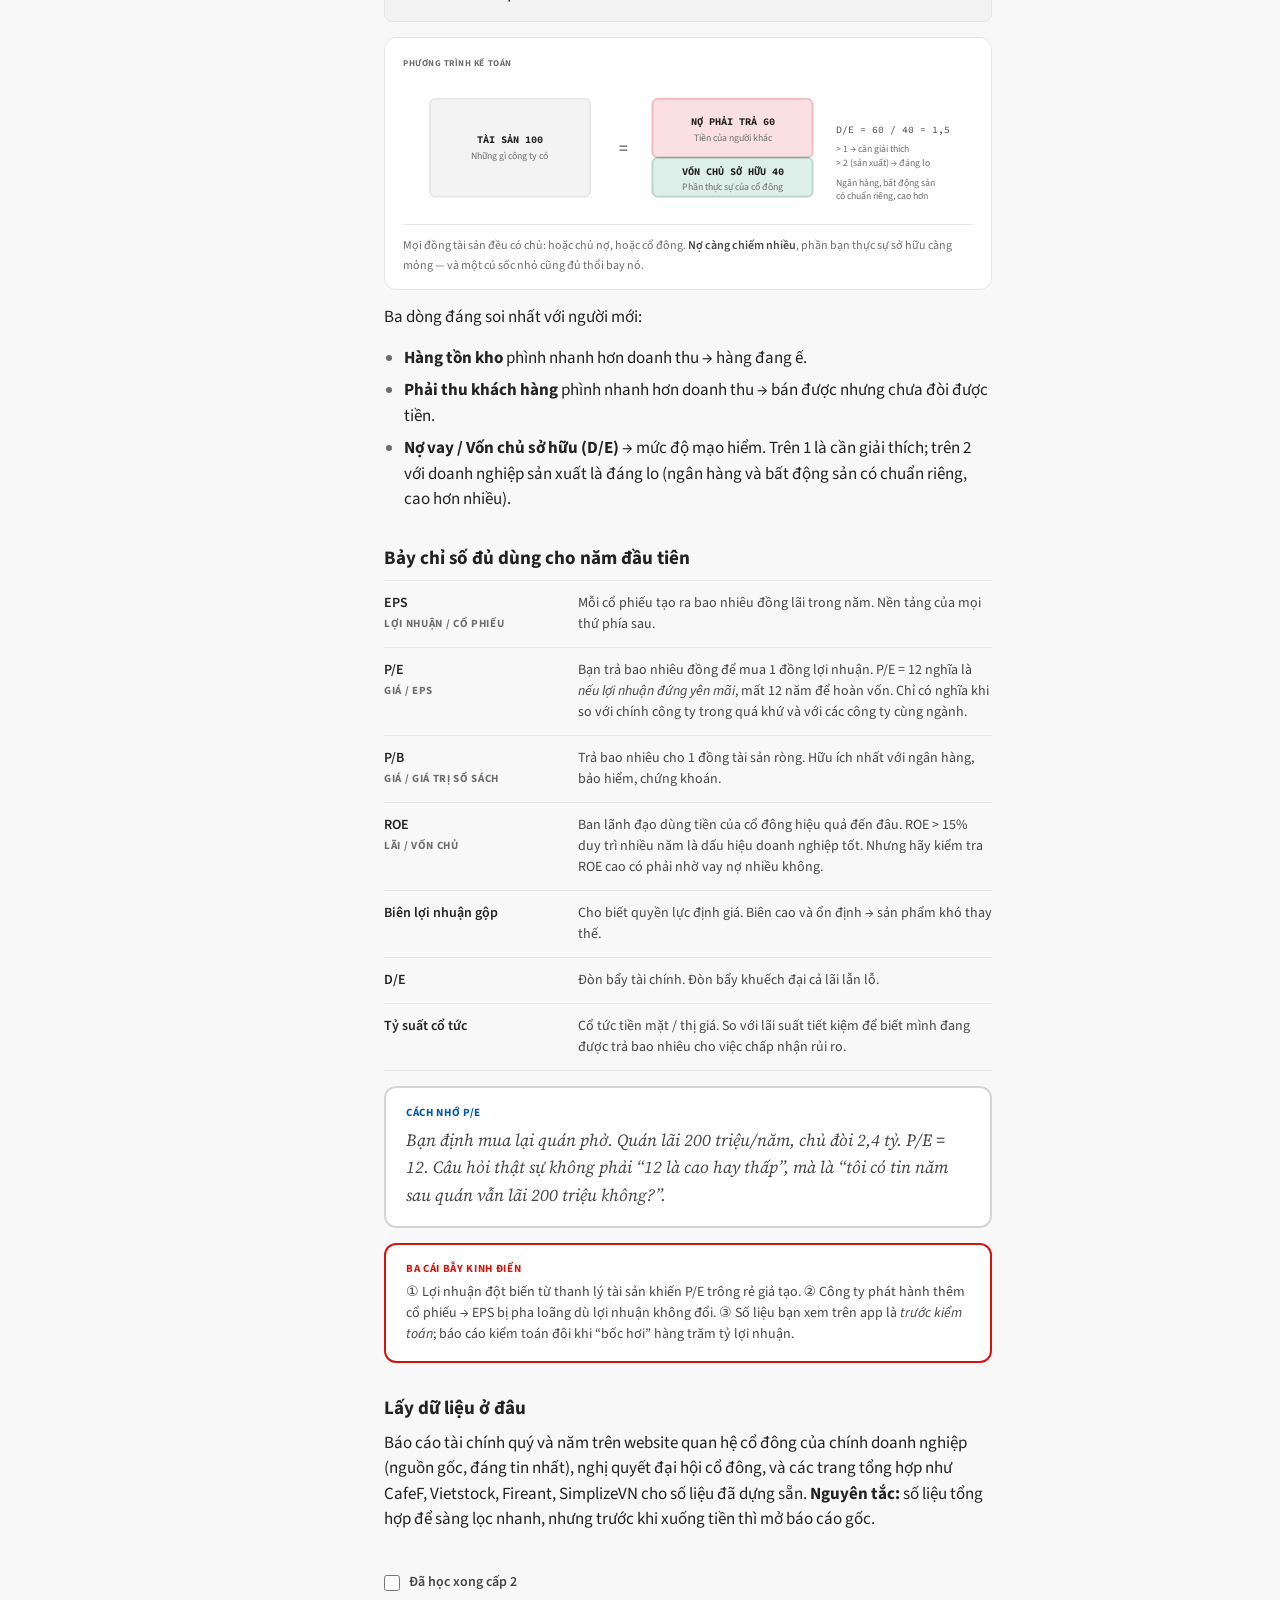
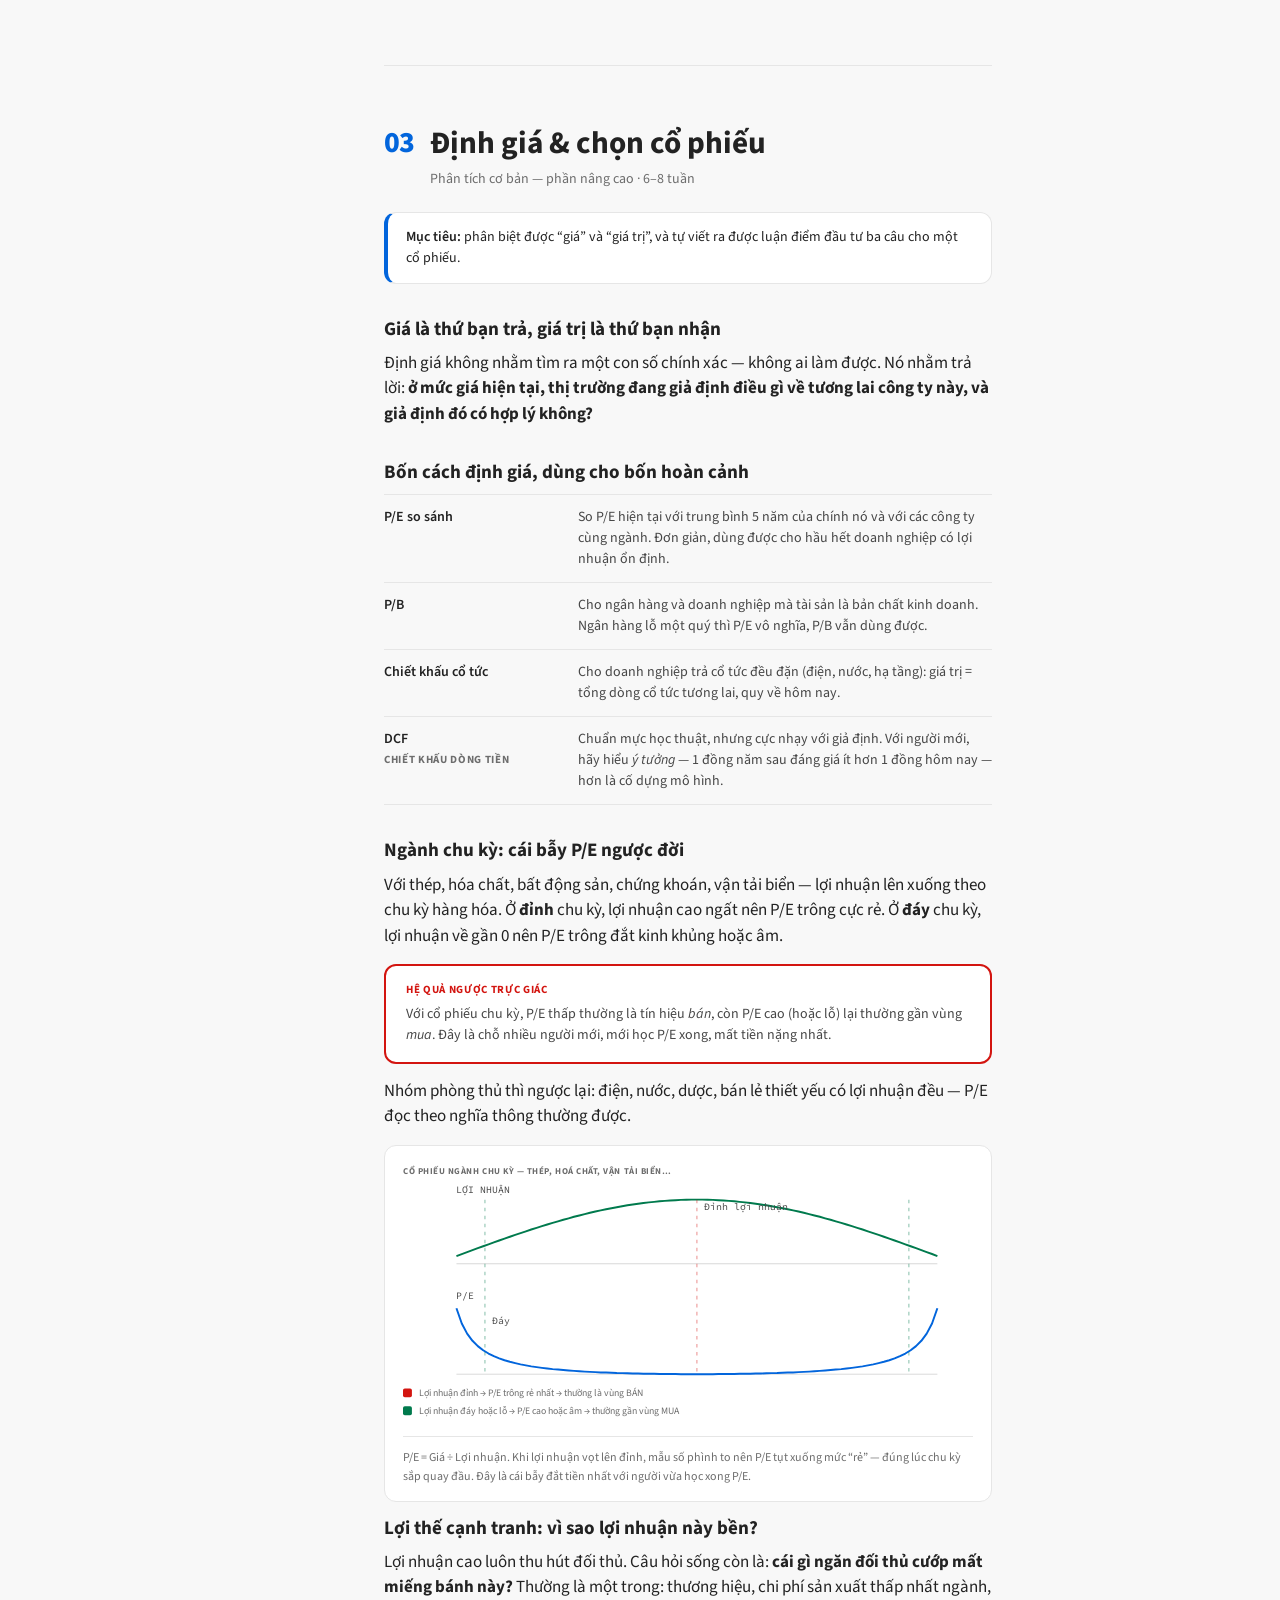
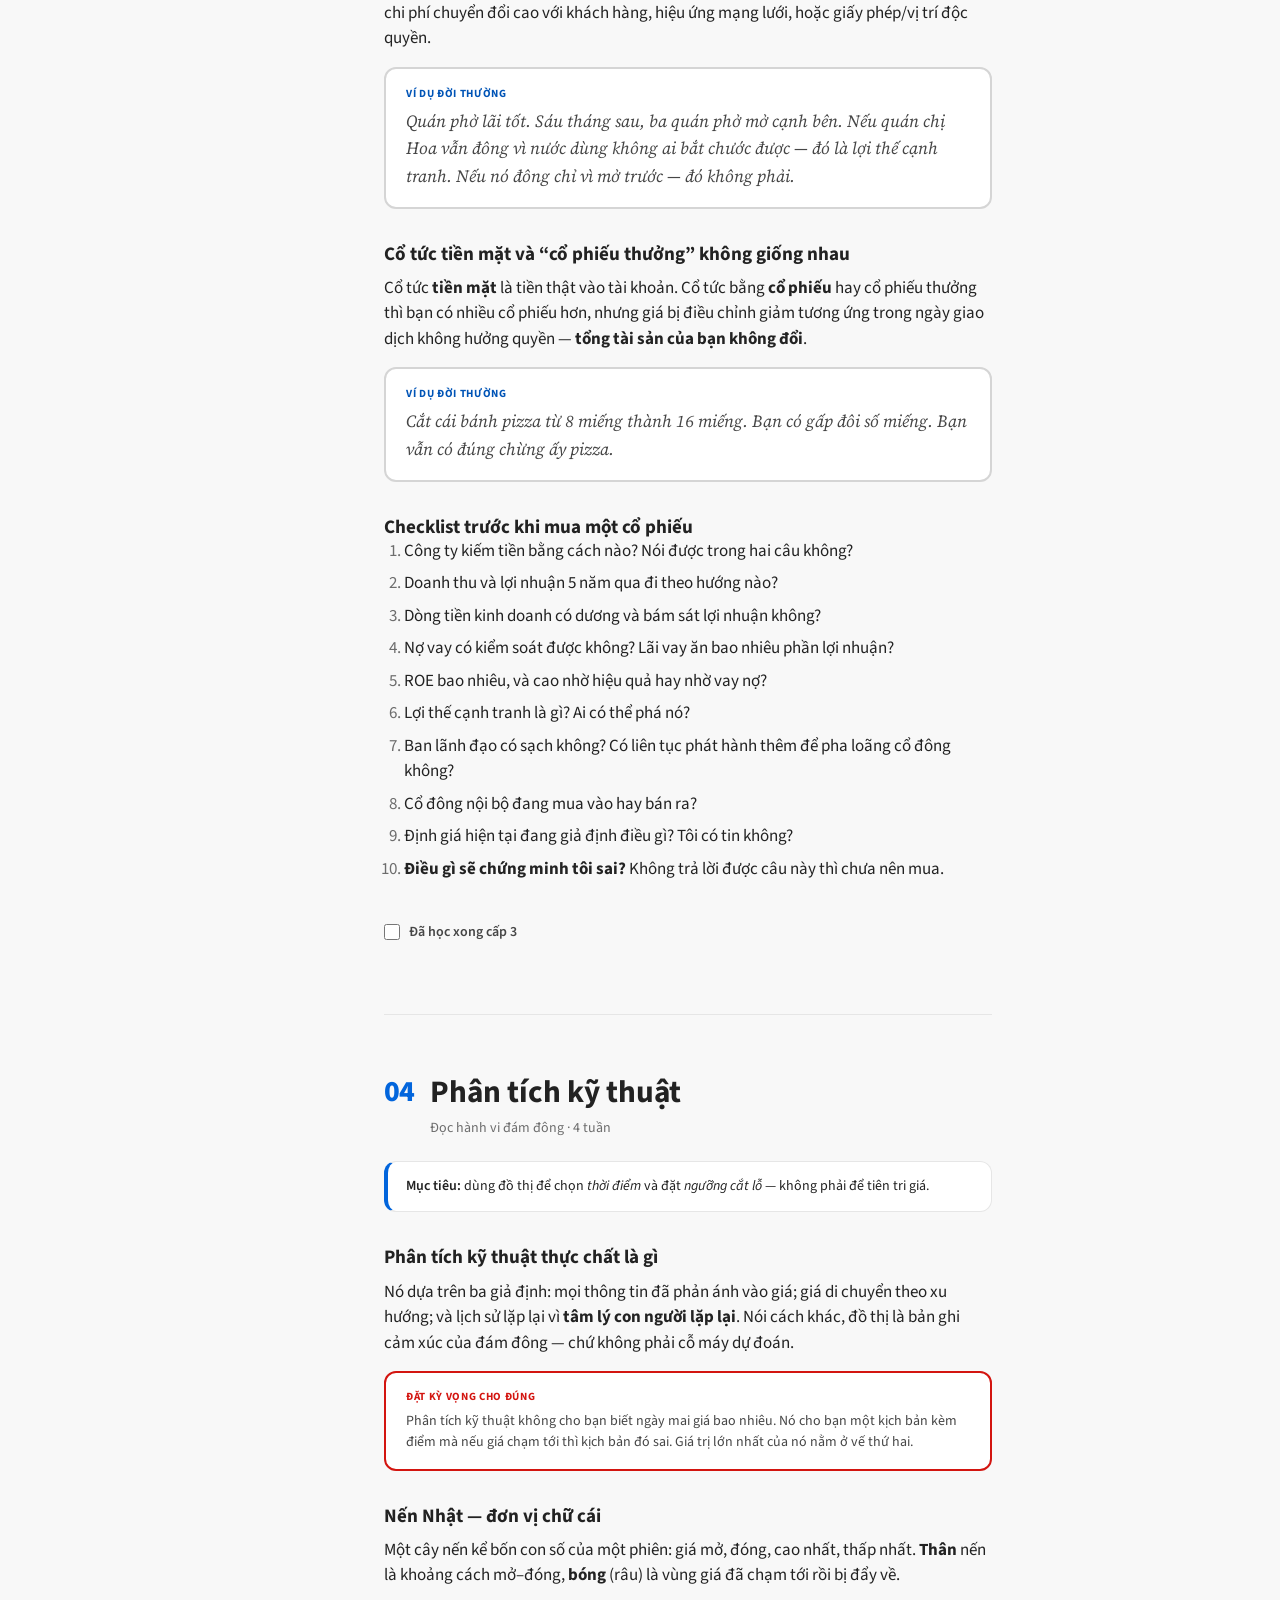
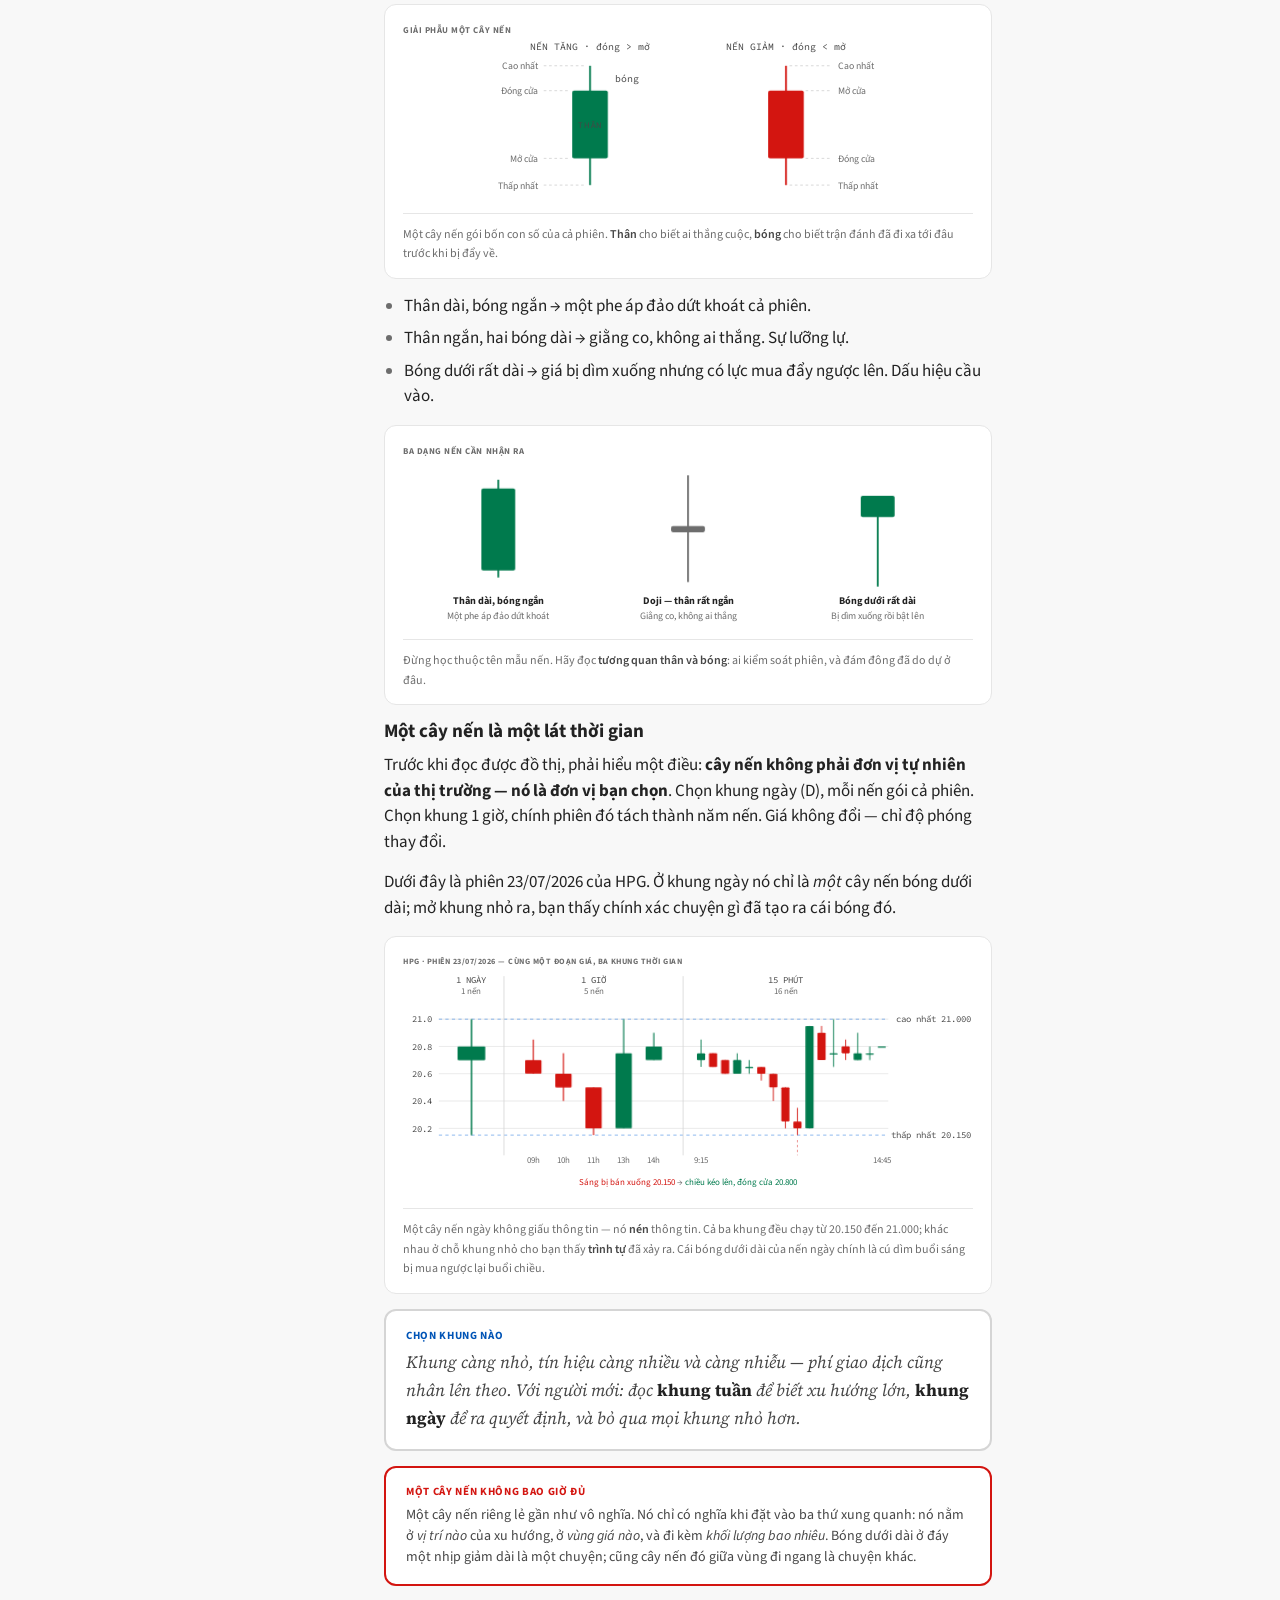
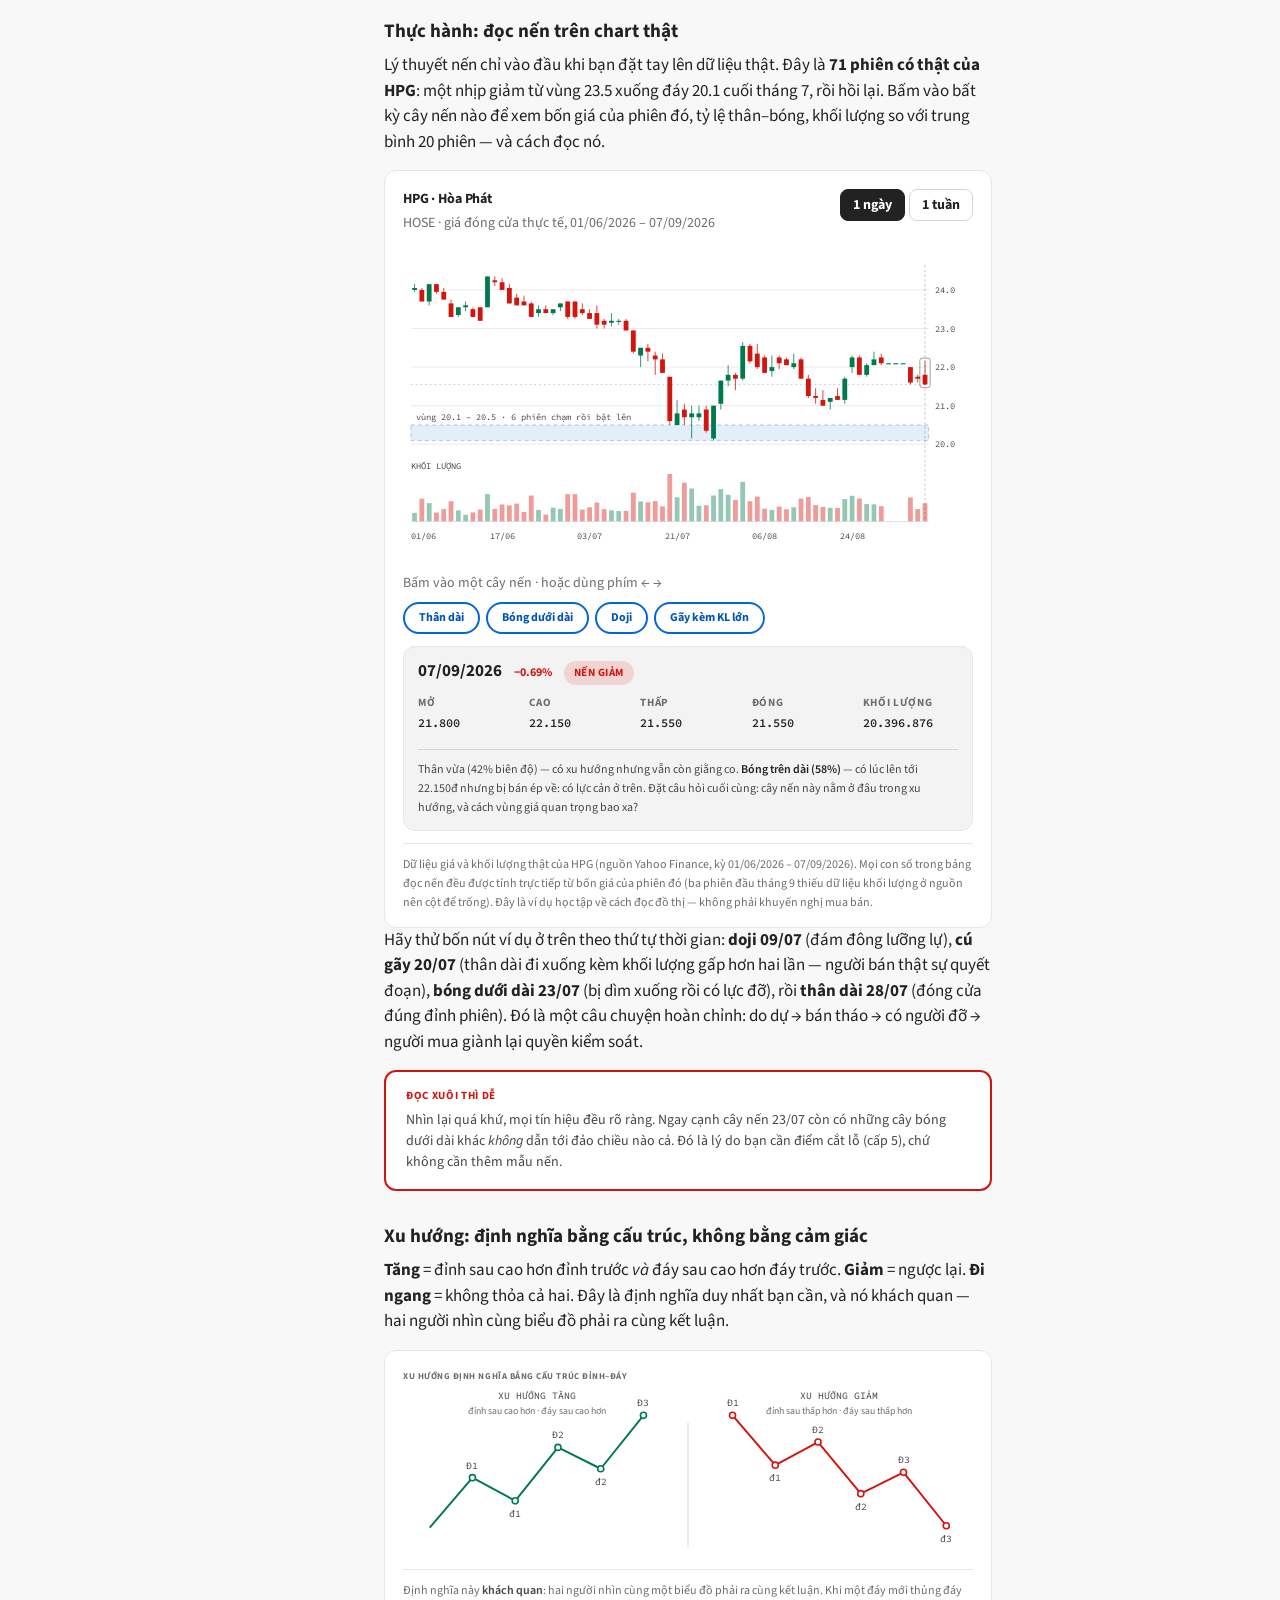
==== commit d8a6f3be: "Đổi style sang Adobe Spectrum: token S2, thẻ phẳng viền 1px, font Source Sans/Serif/Code, focus 2px," ====
--- a/index.html
+++ b/index.html
@@ -13,7 +13,7 @@
 <title>Chứng khoán từ số 0</title>
 <link rel="preconnect" href="https://fonts.googleapis.com">
 <link rel="preconnect" href="https://fonts.gstatic.com" crossorigin>
-<link rel="stylesheet" href="https://fonts.googleapis.com/css2?family=Be+Vietnam+Pro:ital,wght@0,400;0,500;0,600;0,800;1,400&family=Newsreader:ital,opsz,wght@1,6..72,400;1,6..72,500&family=JetBrains+Mono:wght@400;500;700&display=swap">
+<link rel="stylesheet" href="https://fonts.googleapis.com/css2?family=Source+Sans+3:wght@400;600;700;800&family=Source+Serif+4:ital,opsz,wght@1,8..60,400;1,8..60,600&family=Source+Code+Pro:wght@400;500;700&display=swap">
 <style>
 :root{
   --ground:#F3F5F7;
@@ -303,160 +303,199 @@
 .lab-empty{ font-size:var(--fs-xs); color:var(--muted); font-style:italic }
 
 /* ==========================================================
-   Soft UI Evolution — neumorphism tiến hoá, tương phản đo được
-   bóng mềm nhiều lớp · bo 8–12px · chuyển động 200–300ms · focus 3px
+   Adobe Spectrum (S2) — token hoá, phẳng có viền, tầng bậc chính xác
+   nền gray-100 · thẻ gray-50 viền gray-200 · accent blue-900
+   bo 8px (control) / 12px (card) · motion 130–190ms · focus 2px blue-800
    ========================================================== */
 :root{
-  --ground:#F7FAFF;
+  --ground:#F8F8F8;
   --surface:#FFFFFF;
-  --surface-2:#F1F5FB;
-  --line:#D9DEE6;
-  --line-soft:#E5E9F0;
-  --up:#0F7A42;            /* 4.6:1 trên nền phụ */
-  --ref:#8F5F07;           /* 5.4:1 — trước đây 3.9:1 */
+  --surface-2:#F3F3F3;
+  --ink:#222222;
+  --ink-2:#464646;
+  --muted:#6D6D6D;
+  --line:#D5D5D5;
+  --line-soft:#E6E6E6;
+  --accent:#0265DC;
+  --accent-ink:#0054B6;
+  --accent-wash:#E0F2FF;
+  --focus:#147AF3;
+  --up:#007A4D;
+  --down:#D31510;
+  --ceil:#7326D3;
+  --floor:#0B6E7C;
+  --ref:#A34D00;
+  --font-body:"Source Sans 3","Segoe UI",system-ui,sans-serif;
+  --font-serif:"Source Serif 4",Georgia,serif;
+  --font-mono:"Source Code Pro",ui-monospace,"Cascadia Mono",monospace;
+  --shadow:0 1px 4px rgba(0,0,0,.08);
   --radius:12px;
-  --radius-sm:8px;
-  --dur:240ms;
-  --ease:cubic-bezier(.2,.7,.2,1);
-  --shadow-soft:0 1px 2px rgba(20,28,40,.05), 0 4px 12px -2px rgba(20,28,40,.07), 0 14px 32px -14px rgba(20,28,40,.12);
-  --shadow-lift:0 2px 4px rgba(20,28,40,.06), 0 10px 24px -6px rgba(20,28,40,.14), 0 24px 48px -20px rgba(20,28,40,.16);
-  --shadow-btn:0 1px 2px rgba(20,28,40,.07), 0 3px 8px -2px rgba(20,28,40,.11);
-  --shadow-inset:inset 0 1px 3px rgba(20,28,40,.09), inset 0 0 0 1px rgba(20,28,40,.035);
+  --radius-ctl:8px;
+  --dur:160ms;
+  --ease:cubic-bezier(.45,0,.4,1);
 }
 @media (prefers-color-scheme: dark){
   :root:not([data-theme="light"]){
-    --ground:#11161F;
-    --surface:#171B23;
-    --surface-2:#1E232D;
-    --line:#2B323D;
-    --line-soft:#232932;
-    --shadow-soft:inset 0 1px 0 rgba(255,255,255,.045), 0 2px 6px rgba(0,0,0,.35), 0 14px 32px -14px rgba(0,0,0,.6);
-    --shadow-lift:inset 0 1px 0 rgba(255,255,255,.06), 0 6px 14px rgba(0,0,0,.4), 0 26px 48px -18px rgba(0,0,0,.7);
-    --shadow-btn:inset 0 1px 0 rgba(255,255,255,.05), 0 2px 6px rgba(0,0,0,.4);
-    --shadow-inset:inset 0 2px 4px rgba(0,0,0,.45), inset 0 0 0 1px rgba(0,0,0,.25);
+    --ground:#1D1D1D;
+    --surface:#262626;
+    --surface-2:#323232;
+    --ink:#EBEBEB;
+    --ink-2:#D1D1D1;
+    --muted:#B2B2B2;
+    --line:#4A4A4A;
+    --line-soft:#3F3F3F;
+    --accent:#4B9CF5;
+    --accent-ink:#8CC3FA;
+    --accent-wash:#12325A;
+    --focus:#5AA9FA;
+    --up:#33C08C;
+    --down:#F87A73;
+    --ceil:#B889F7;
+    --floor:#3FC4DC;
+    --ref:#EBBE55;
+    --shadow:0 1px 4px rgba(0,0,0,.4);
   }
 }
 :root[data-theme="dark"]{
-  --ground:#11161F;
-  --surface:#171B23;
-  --surface-2:#1E232D;
-  --line:#2B323D;
-  --line-soft:#232932;
-  --shadow-soft:inset 0 1px 0 rgba(255,255,255,.045), 0 2px 6px rgba(0,0,0,.35), 0 14px 32px -14px rgba(0,0,0,.6);
-  --shadow-lift:inset 0 1px 0 rgba(255,255,255,.06), 0 6px 14px rgba(0,0,0,.4), 0 26px 48px -18px rgba(0,0,0,.7);
-  --shadow-btn:inset 0 1px 0 rgba(255,255,255,.05), 0 2px 6px rgba(0,0,0,.4);
-  --shadow-inset:inset 0 2px 4px rgba(0,0,0,.45), inset 0 0 0 1px rgba(0,0,0,.25);
-}
-
-/* nền tươi sáng: vài vệt pastel nhạt trên nền trắng-xanh */
-body{
-  background:
-    radial-gradient(900px 560px at -8% -6%, rgba(135,206,235,.28), transparent 62%),
-    radial-gradient(760px 520px at 104% 4%, rgba(255,214,150,.30), transparent 60%),
-    radial-gradient(700px 420px at 50% 100%, rgba(144,238,144,.16), transparent 62%),
-    var(--ground);
-}
-@media (prefers-color-scheme: dark){
-  :root:not([data-theme="light"]) body{
-    background:
-      radial-gradient(900px 560px at -8% -6%, rgba(92,156,255,.10), transparent 62%),
-      radial-gradient(760px 520px at 104% 4%, rgba(239,181,68,.08), transparent 60%),
-      var(--ground);
-  }
-}
-:root[data-theme="dark"] body{
-  background:
-    radial-gradient(900px 560px at -8% -6%, rgba(92,156,255,.10), transparent 62%),
-    radial-gradient(760px 520px at 104% 4%, rgba(239,181,68,.08), transparent 60%),
-    var(--ground);
-}
-.masthead{ background:radial-gradient(110% 140% at 92% -20%, var(--accent-wash) 0%, transparent 55%), color-mix(in srgb, var(--surface) 78%, transparent) }
-
-/* chuyển động 200–300ms cho mọi thứ tương tác */
-a, button, .rail a, .mark, .lab-jump, .lab-tf button, .mark input, table.tbl tr, table.board tr{
+    --ground:#1D1D1D;
+    --surface:#262626;
+    --surface-2:#323232;
+    --ink:#EBEBEB;
+    --ink-2:#D1D1D1;
+    --muted:#B2B2B2;
+    --line:#4A4A4A;
+    --line-soft:#3F3F3F;
+    --accent:#4B9CF5;
+    --accent-ink:#8CC3FA;
+    --accent-wash:#12325A;
+    --focus:#5AA9FA;
+    --up:#33C08C;
+    --down:#F87A73;
+    --ceil:#B889F7;
+    --floor:#3FC4DC;
+    --ref:#EBBE55;
+  --shadow:0 1px 4px rgba(0,0,0,.4);
+}
+
+/* chữ: Adobe Clean → Source Sans 3; heading không bóp chữ, đậm 700 */
+body{ background:var(--ground); line-height:1.5 }
+main{ max-width:76ch }
+h1,h2,h3{ letter-spacing:0; font-weight:700 }
+h1{ font-weight:800; letter-spacing:-.01em }
+.h1-sub{ letter-spacing:0 }
+h3{ font-weight:700 }
+b,strong{ font-weight:700 }
+
+/* "detail" của Spectrum: nhãn nhỏ viết hoa, đậm, chữ thường không mono */
+.eyebrow, .rail-title, .fact dt, .level-meta, .rail-note, .plan .when,
+.dl dt small, .aside b, .warn b, .lab-s, .lab-hint, .lab-ohlc dt{
+  font-family:var(--font-body); font-weight:700; letter-spacing:.06em; text-transform:uppercase;
+}
+.eyebrow{ font-size:12px; color:var(--accent-ink) }
+.rail-title, .fact dt, .dl dt small, .lab-ohlc dt{ font-size:11px; color:var(--muted) }
+.level-meta, .rail-note, .lab-s, .lab-hint{ text-transform:none; letter-spacing:0; font-weight:400; font-size:var(--fs-sm) }
+.rail-note{ font-size:var(--fs-xs) }
+.plan .when{ text-transform:none; letter-spacing:0; font-weight:700; color:var(--accent-ink) }
+.aside b, .warn b{ font-size:11px }
+.aside b:not(:first-child), .warn b:not(:first-child){
+  display:inline; margin:0; font:inherit; font-weight:700; font-style:normal;
+  letter-spacing:0; text-transform:none; color:var(--ink);
+}
+.level-num{ color:var(--accent); -webkit-text-stroke:0; font-weight:800; font-family:var(--font-body) }
+
+/* chuyển động tiết chế 130–190ms, focus ring 2px cách 2px */
+a, button, .rail a, .mark, .mark input, .lab-jump, .lab-tf button, table.tbl tr, table.board tr{
   transition:background-color var(--dur) var(--ease), color var(--dur) var(--ease),
-    box-shadow var(--dur) var(--ease), transform var(--dur) var(--ease), border-color var(--dur) var(--ease);
-}
-:focus-visible{ outline:3px solid var(--accent); outline-offset:3px; border-radius:6px }
-
-/* bề mặt nổi mềm thay cho viền cứng */
-.facts, .goal, .board-wrap, .tbl-wrap, .fig{
-  border-color:var(--line-soft); border-radius:var(--radius); box-shadow:var(--shadow-soft);
-}
-.goal{ border-radius:var(--radius-sm) var(--radius) var(--radius) var(--radius-sm) }
+    border-color var(--dur) var(--ease), box-shadow var(--dur) var(--ease);
+}
+:focus-visible{ outline:2px solid var(--focus); outline-offset:2px; border-radius:4px }
+a{ color:var(--accent-ink); text-decoration-thickness:1px; text-underline-offset:2px }
+
+/* masthead phẳng, viền dưới */
+.masthead{ background:var(--surface); border-bottom:1px solid var(--line-soft); box-shadow:none }
+.facts{ border:1px solid var(--line-soft); border-radius:var(--radius); box-shadow:none }
+.fact{ border-right-color:var(--line-soft) }
+
+/* thẻ: layer-2 trắng, viền 1px, không bóng */
+.goal, .board-wrap, .tbl-wrap, .fig, .lab-read{
+  background:var(--surface); border:1px solid var(--line-soft); border-radius:var(--radius); box-shadow:none;
+}
+.goal{ border-left:4px solid var(--accent); border-radius:var(--radius); padding:14px 18px }
 .fig{ padding:18px 18px 14px }
-.formula, code{
-  background:var(--surface-2); border-color:transparent; box-shadow:var(--shadow-inset);
-}
-.formula{ border-radius:var(--radius-sm); padding:15px 18px }
-.aside, .warn{
-  padding:14px 18px 14px 20px; border-radius:var(--radius-sm); background:var(--surface);
-  box-shadow:var(--shadow-soft); border-left-width:3px;
-}
+.fig figcaption{ border-top-color:var(--line-soft) }
+
+/* in-line alert của S2: viền 2px, bo 12, nền lớp 2 */
+.aside, .warn{ padding:16px 20px; border-radius:var(--radius); background:var(--surface); box-shadow:none }
+.aside{ border:2px solid var(--line) }
+.warn{ border:2px solid var(--down) }
+
+/* code: khối gray-100 viền gray-200 */
+.formula, code{ background:var(--surface-2); border:1px solid var(--line-soft); box-shadow:none }
+.formula{ border-radius:var(--radius-ctl) }
+code{ border-radius:4px }
+
+/* SideNav: mục chọn = nền gray-200 + đậm, không thanh màu */
+.rail a{ border-left:0; border-radius:var(--radius-ctl); padding:8px 12px; min-height:36px; color:var(--ink-2) }
+.rail a:hover{ background:var(--surface-2); color:var(--ink); box-shadow:none }
+.rail a.on{ background:var(--line-soft); color:var(--ink); font-weight:700; box-shadow:none; border-left:0 }
+.rail a.on::before{ content:none }
+.rail a .n{ font-weight:600 }
+.rail a.done .n{ color:var(--up) }
+.rail-note{ border-left:2px solid var(--line-soft) }
+
+/* bảng: đầu bảng sentence-case đậm, nền gray-100; hàng cao 40px; hover gray-100 */
+table.board th, table.tbl th{
+  background:var(--surface-2); color:var(--ink-2); font-family:var(--font-body); font-weight:700;
+  font-size:13px; letter-spacing:0; text-transform:none; border-bottom:1px solid var(--line);
+}
+table.board td, table.tbl td{ border-bottom-color:var(--line-soft) }
+table.board tbody tr:hover td, table.tbl tbody tr:hover td{ background:var(--surface-2) }
 .dl > div{ border-bottom-color:var(--line-soft) }
 .level + .level{ border-top-color:var(--line-soft) }
-
-/* masthead: nền mềm, bóng đổ nhẹ xuống nội dung */
-.masthead{
-  border-bottom:0;
-  box-shadow:0 1px 0 var(--line-soft), 0 18px 40px -28px rgba(20,28,40,.25);
-  background:radial-gradient(110% 140% at 92% -20%, var(--accent-wash) 0%, transparent 55%), var(--surface);
-}
-.fact{ border-right-color:var(--line-soft) }
-
-/* thanh mục lục: mục đang đọc là một viên nổi mềm */
-.rail a{ border-left:0; border-radius:9px; position:relative; padding:8px 12px 8px 14px; min-height:36px }
-.rail a:hover{ background:var(--surface); box-shadow:var(--shadow-btn); color:var(--ink) }
-.rail a.on{ background:var(--surface); box-shadow:var(--shadow-btn); border-left:0 }
-.rail a.on::before{
-  content:""; position:absolute; left:4px; top:9px; bottom:9px; width:3px; border-radius:3px; background:var(--accent);
-}
-.rail-note{ border-left-color:var(--line-soft) }
-
-/* bảng: đầu bảng có nền phụ, dòng đổi màu khi rê chuột */
-table.board th, table.tbl th{ background:var(--surface-2); border-bottom-color:var(--line-soft) }
-table.board td, table.tbl td{ border-bottom-color:var(--line-soft) }
-table.board tbody tr:hover td, table.tbl tbody tr:hover td{ background:color-mix(in srgb, var(--surface-2) 60%, transparent) }
-
-/* nút "đã học xong": chip nổi mềm, đủ 44px để chạm; bật lên thì lõm xuống nền vàng */
+.plan li, .disclaimer{ border-color:var(--line-soft) }
+.legend{ font-family:var(--font-body); font-weight:600 }
+
+/* checkbox Spectrum: ô 16px, nhãn sentence-case, không chip */
 .mark{
-  margin-top:30px; padding:0 16px 0 12px; min-height:44px; border-radius:999px;
-  background:var(--surface); border:1px solid var(--line-soft); box-shadow:var(--shadow-btn); user-select:none;
-}
-.mark input{ width:16px; height:16px }
-.mark:hover{ transform:translateY(-1px); box-shadow:var(--shadow-soft); color:var(--ink) }
-.mark:active{ transform:translateY(0); box-shadow:var(--shadow-inset) }
-.mark:has(input:checked){
-  background:var(--accent-wash); color:var(--accent-ink); box-shadow:var(--shadow-inset);
-  border-color:color-mix(in srgb, var(--accent) 35%, transparent);
-}
-.mark:has(input:focus-visible){ outline:3px solid var(--accent); outline-offset:3px }
+  margin-top:28px; padding:0; min-height:44px; border:0; border-radius:0; background:transparent; box-shadow:none;
+  font-family:var(--font-body); font-size:var(--fs-sm); font-weight:600; letter-spacing:0; text-transform:none; color:var(--ink-2);
+}
+.mark input{ width:16px; height:16px; accent-color:var(--accent); border-radius:2px }
+.mark:hover{ color:var(--ink); transform:none; box-shadow:none }
+.mark:active{ transform:none; box-shadow:none }
+.mark:has(input:checked){ background:transparent; color:var(--accent-ink); box-shadow:none; border:0 }
+.mark:has(input:focus-visible){ outline:2px solid var(--focus); outline-offset:4px; border-radius:4px }
 .mark input:focus-visible{ outline:none }
 
-/* phòng thực hành: bộ chọn khung là rãnh lõm, nút chọn là viên nổi */
-.lab-tf{ border:0; background:var(--surface-2); padding:3px; border-radius:10px; box-shadow:var(--shadow-inset); gap:2px }
-.lab-tf button{ border-radius:8px; min-height:38px; padding:8px 14px; font-size:var(--fs-xs) }
-.lab-tf button + button{ border-left:0 }
-.lab-tf button:hover{ background:color-mix(in srgb, var(--surface) 55%, transparent) }
-.lab-tf button.on{ background:var(--surface); box-shadow:var(--shadow-btn); color:var(--ink) }
+/* phòng thực hành: ActionGroup (chọn = nền gray-800 chữ trắng) + nút outline pill */
+.lab-t{ font-weight:700 }
+.lab-tf{ border:0; background:transparent; padding:0; gap:4px; box-shadow:none; border-radius:0; overflow:visible }
+.lab-tf button{
+  font:700 var(--fs-sm)/1 var(--font-body); letter-spacing:0; color:var(--ink);
+  border:1px solid var(--line); border-radius:var(--radius-ctl); min-height:32px; padding:0 12px; background:var(--surface);
+}
+.lab-tf button + button{ border-left:1px solid var(--line) }
+.lab-tf button:hover{ background:var(--surface-2); color:var(--ink) }
+.lab-tf button.on{ background:var(--ink); color:var(--surface); border-color:var(--ink); box-shadow:none; font-weight:700 }
 .lab-jump{
-  background:var(--surface); border:1px solid var(--line-soft); box-shadow:var(--shadow-btn);
-  min-height:38px; padding:9px 14px; color:var(--accent-ink);
-}
-.lab-jump:hover{ transform:translateY(-1px); box-shadow:var(--shadow-soft); background:var(--surface); color:var(--ink) }
-.lab-jump:active, .lab-tf button:active{ transform:translateY(0); box-shadow:var(--shadow-inset) }
-.lab-read{ background:var(--surface-2); border-color:transparent; box-shadow:var(--shadow-inset); border-radius:var(--radius-sm) }
-.lab-tag{ border-radius:999px; padding:3px 9px }
-.lab-plot{ border-radius:var(--radius-sm) }
+  font:700 var(--fs-xs)/1 var(--font-body); letter-spacing:0; color:var(--accent-ink);
+  background:transparent; border:2px solid var(--accent); border-radius:999px; min-height:32px; padding:0 14px; box-shadow:none;
+}
+.lab-jump:hover{ background:var(--accent-wash); color:var(--accent-ink); transform:none; box-shadow:none }
+.lab-jump:active, .lab-tf button:active{ transform:none; box-shadow:none }
+.lab-read{ background:var(--surface-2); border-radius:var(--radius); box-shadow:none }
+.lab-date{ font-family:var(--font-body); font-weight:700; font-size:var(--fs-base) }
+.lab-chg{ font-family:var(--font-body); font-weight:700 }
+.lab-tag{
+  font-family:var(--font-body); font-weight:700; font-size:11px; letter-spacing:.04em;
+  border:0; border-radius:999px; padding:4px 10px; background:color-mix(in srgb, currentColor 14%, transparent);
+}
+.lab-plot svg:focus-visible{ outline:2px solid var(--focus); outline-offset:2px }
 @media (pointer:coarse){ .lab-tf button, .lab-jump{ min-height:44px } }
 
-/* danh sách lộ trình cuối trang */
-.aside b:not(:first-child), .warn b:not(:first-child){
-  display:inline; margin:0; font:inherit; font-weight:600; font-style:normal;
-  letter-spacing:0; text-transform:none; color:var(--ink);
-}
-.plan li{ border-bottom-color:var(--line-soft) }
-.disclaimer{ border-top-color:var(--line-soft) }
+/* hình minh hoạ: nhãn nhỏ dùng detail style */
+.fig .t-eb{ font-family:var(--font-body); font-weight:700; letter-spacing:.06em; font-size:10px }
+.fig .t-key{ font-weight:700 }
 
 html{ scroll-behavior:smooth }
 @media (prefers-reduced-motion: reduce){ html{ scroll-behavior:auto } *{ animation:none !important; transition:none !important } }
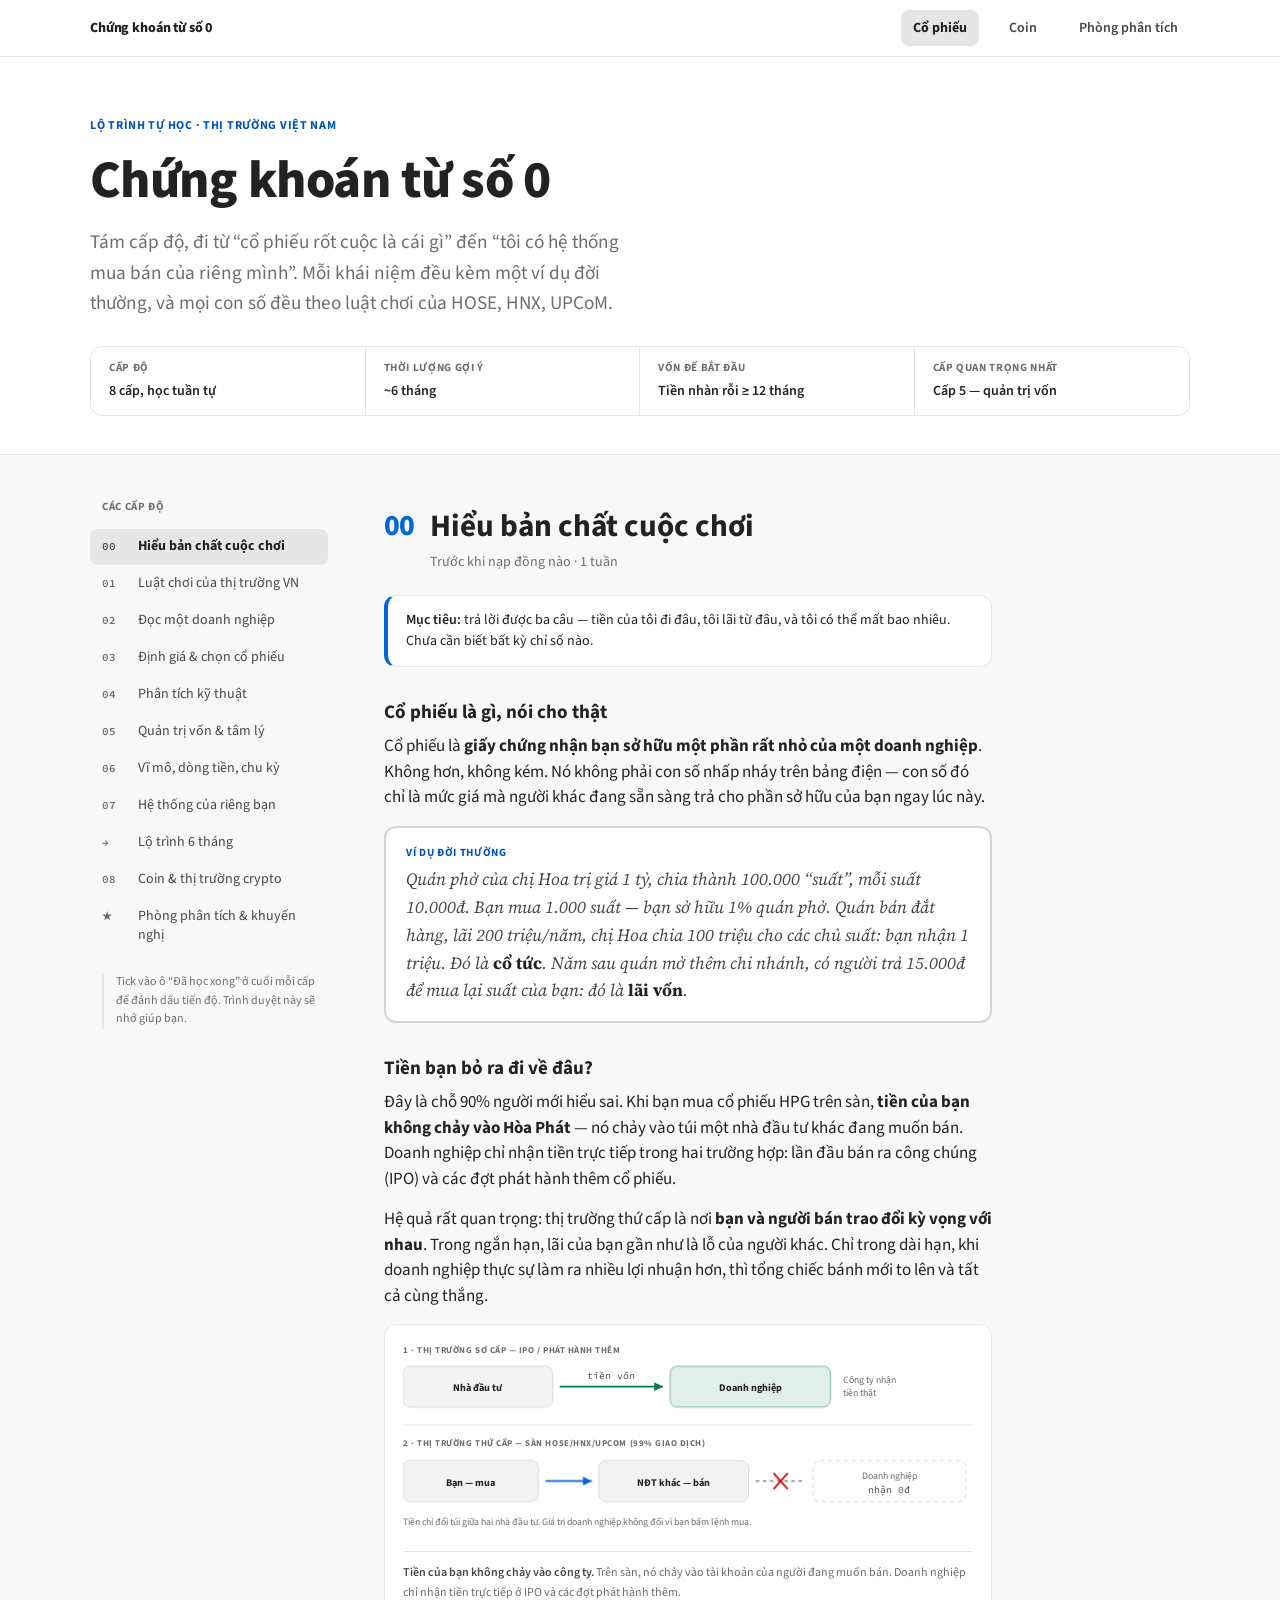
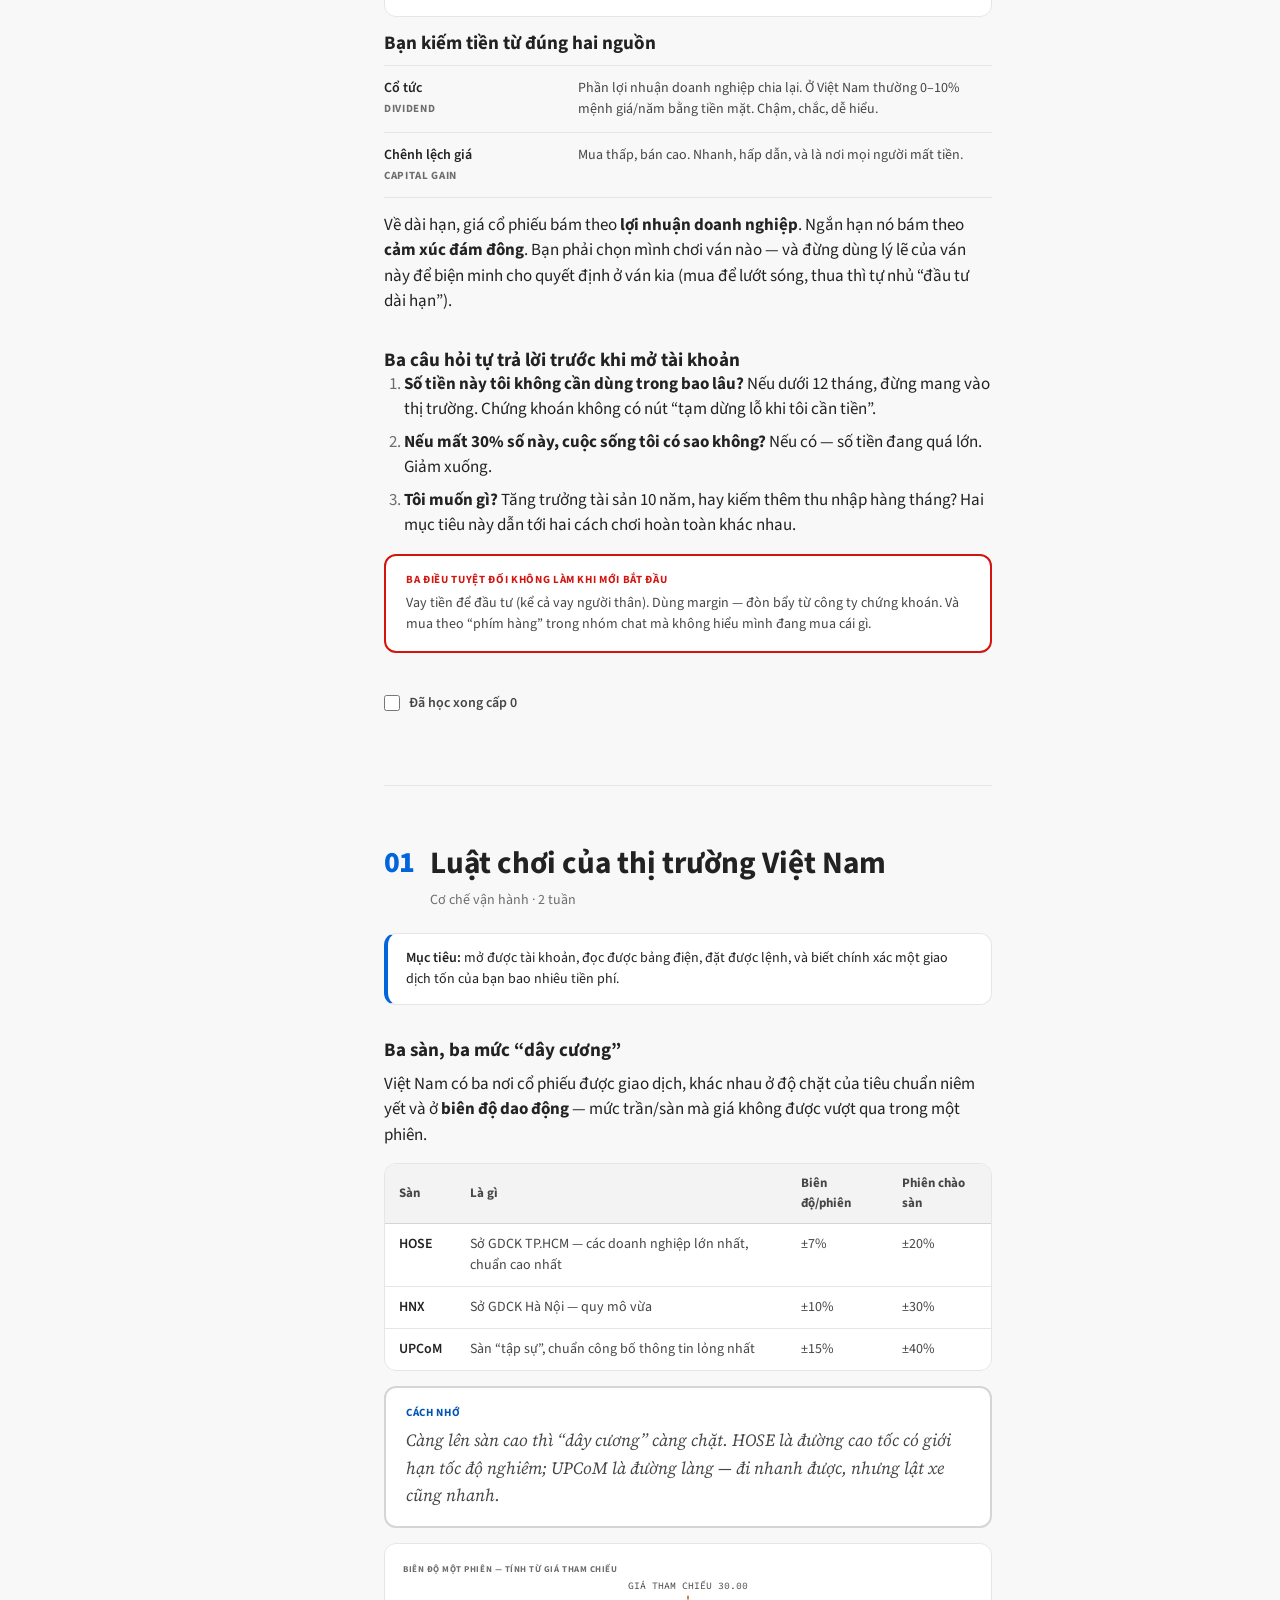
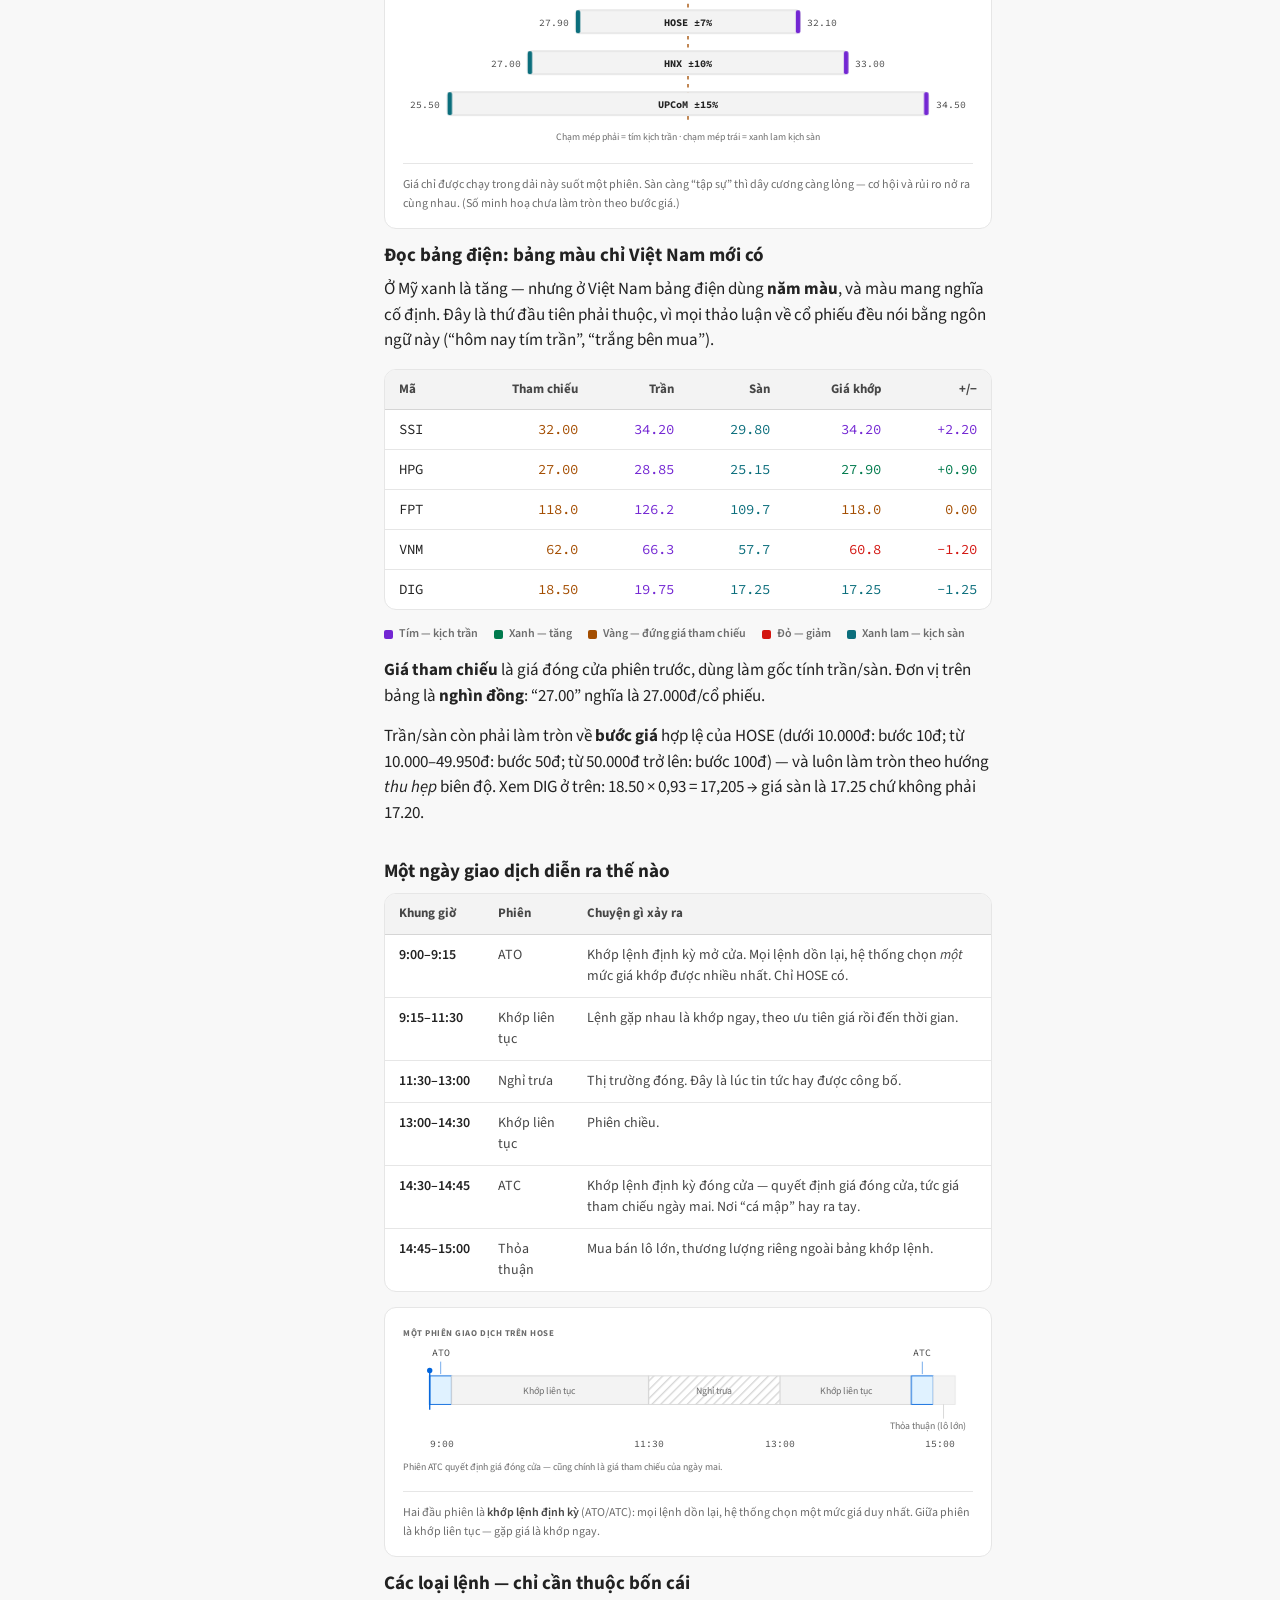
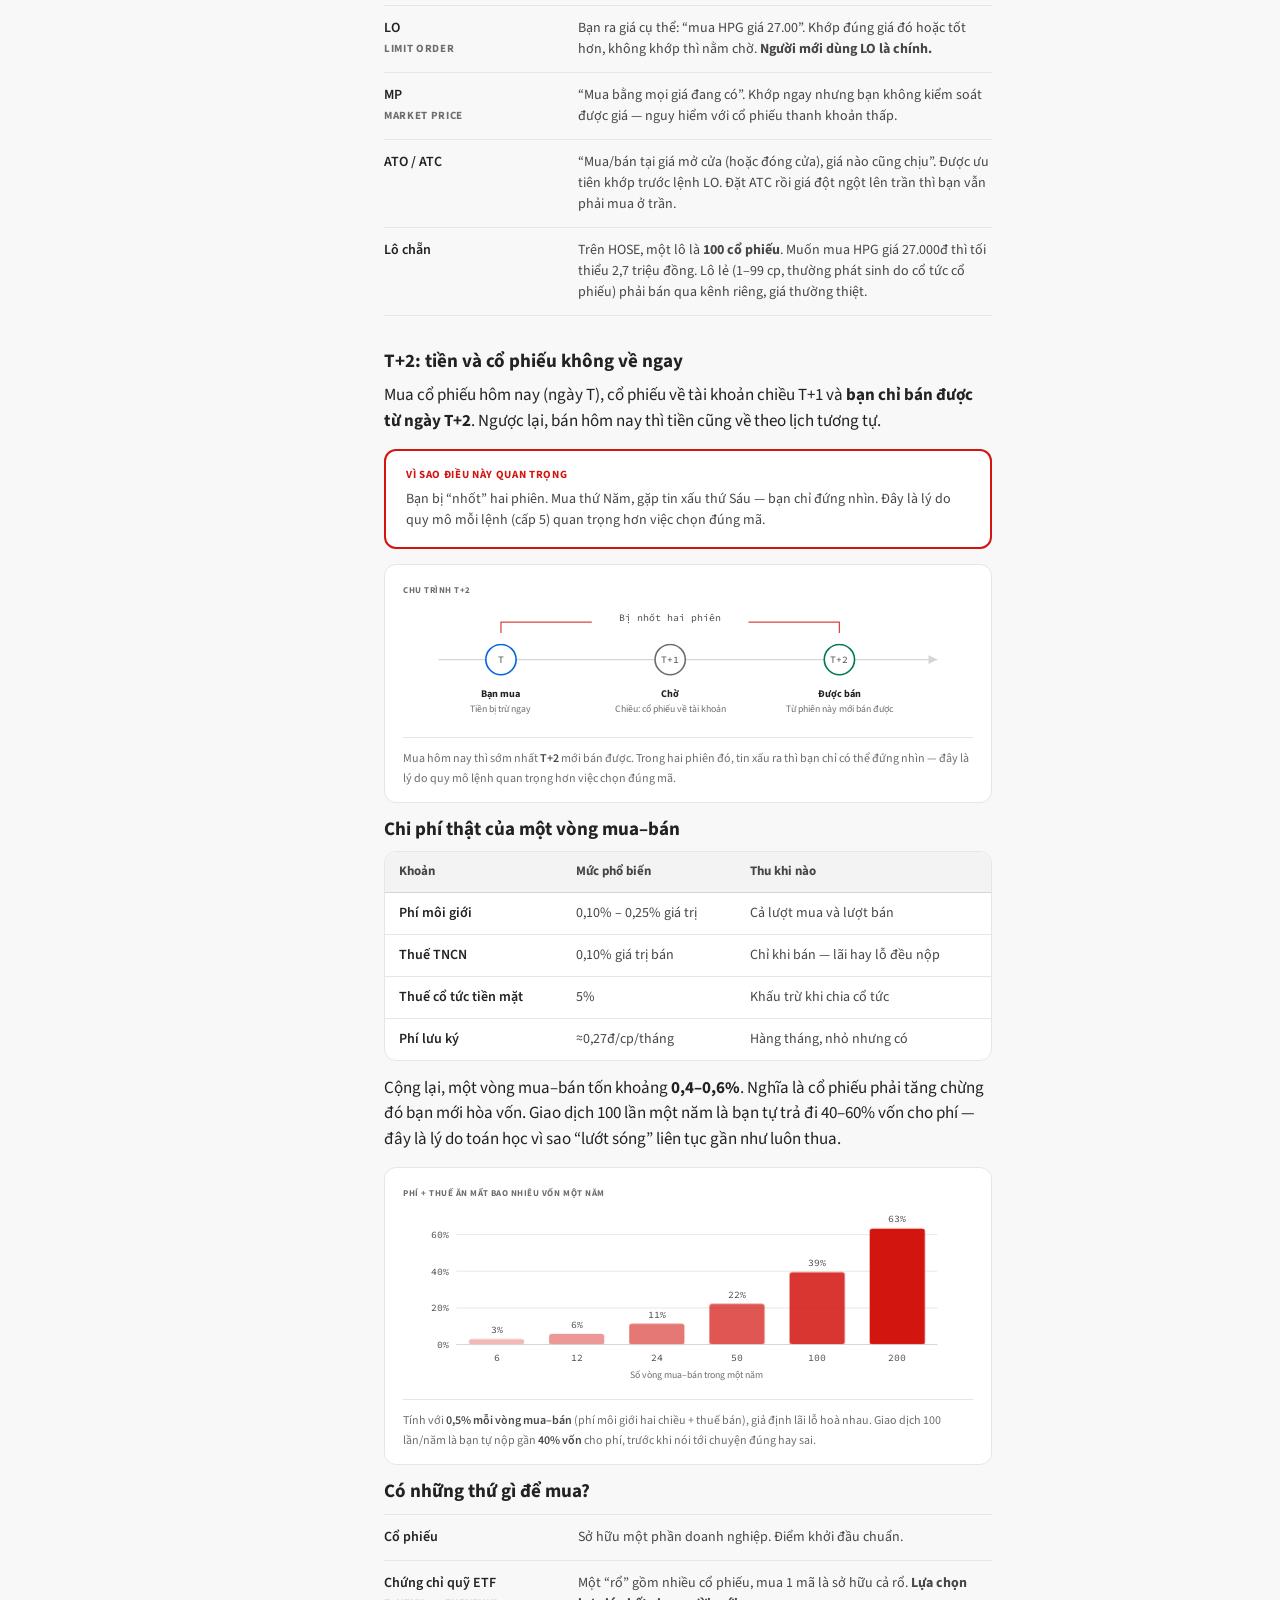
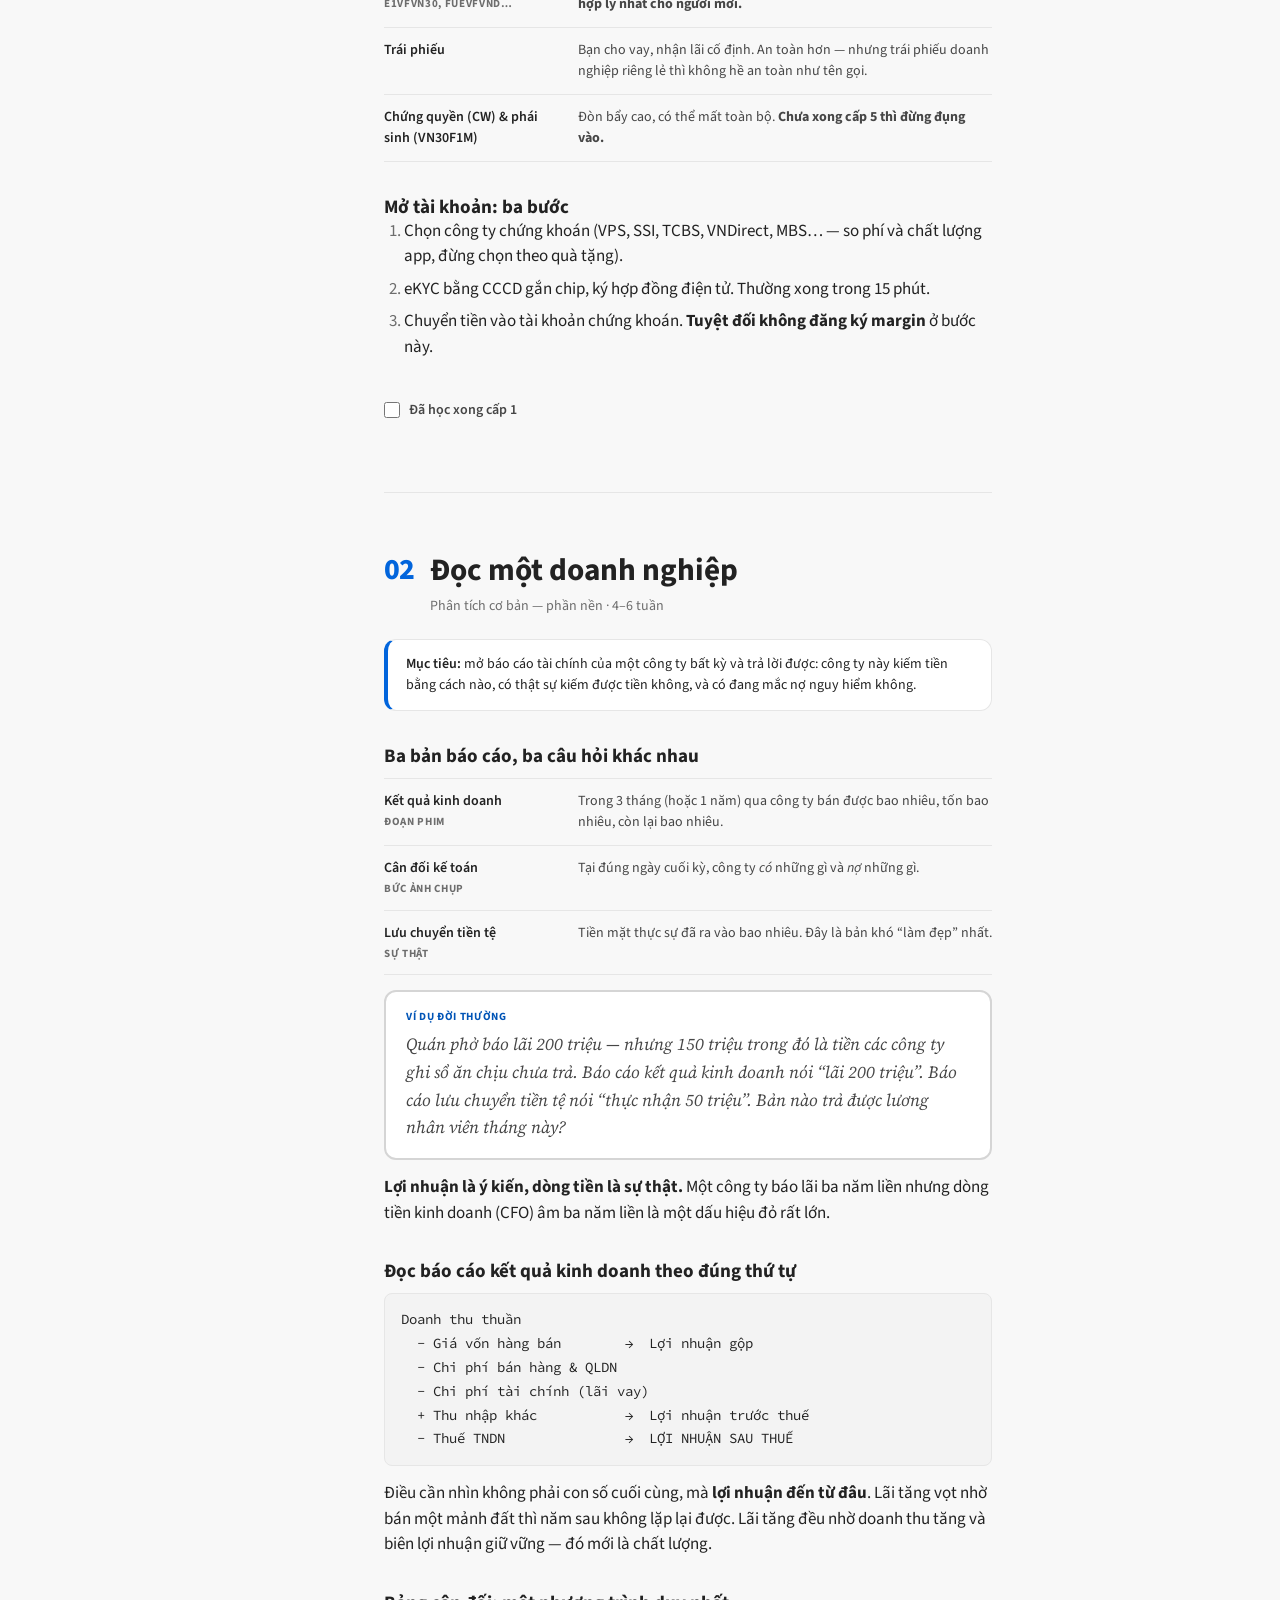
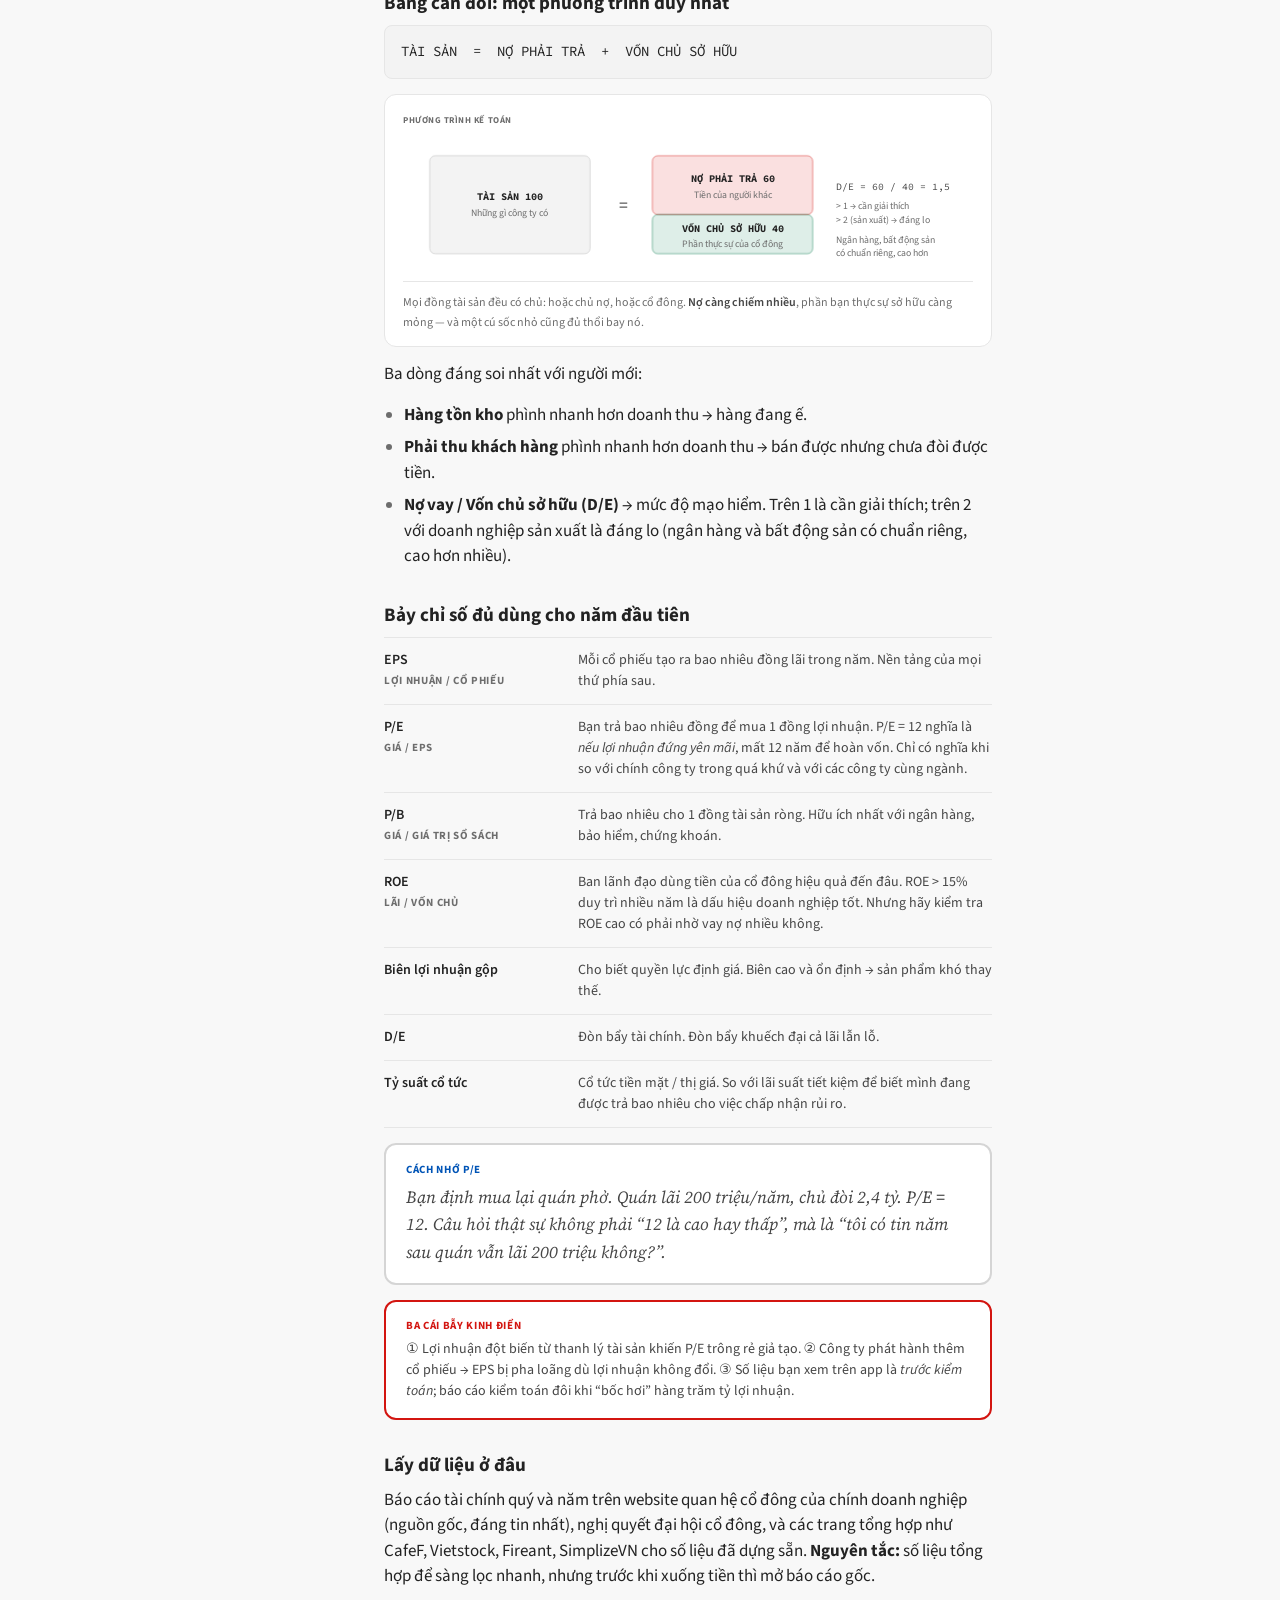
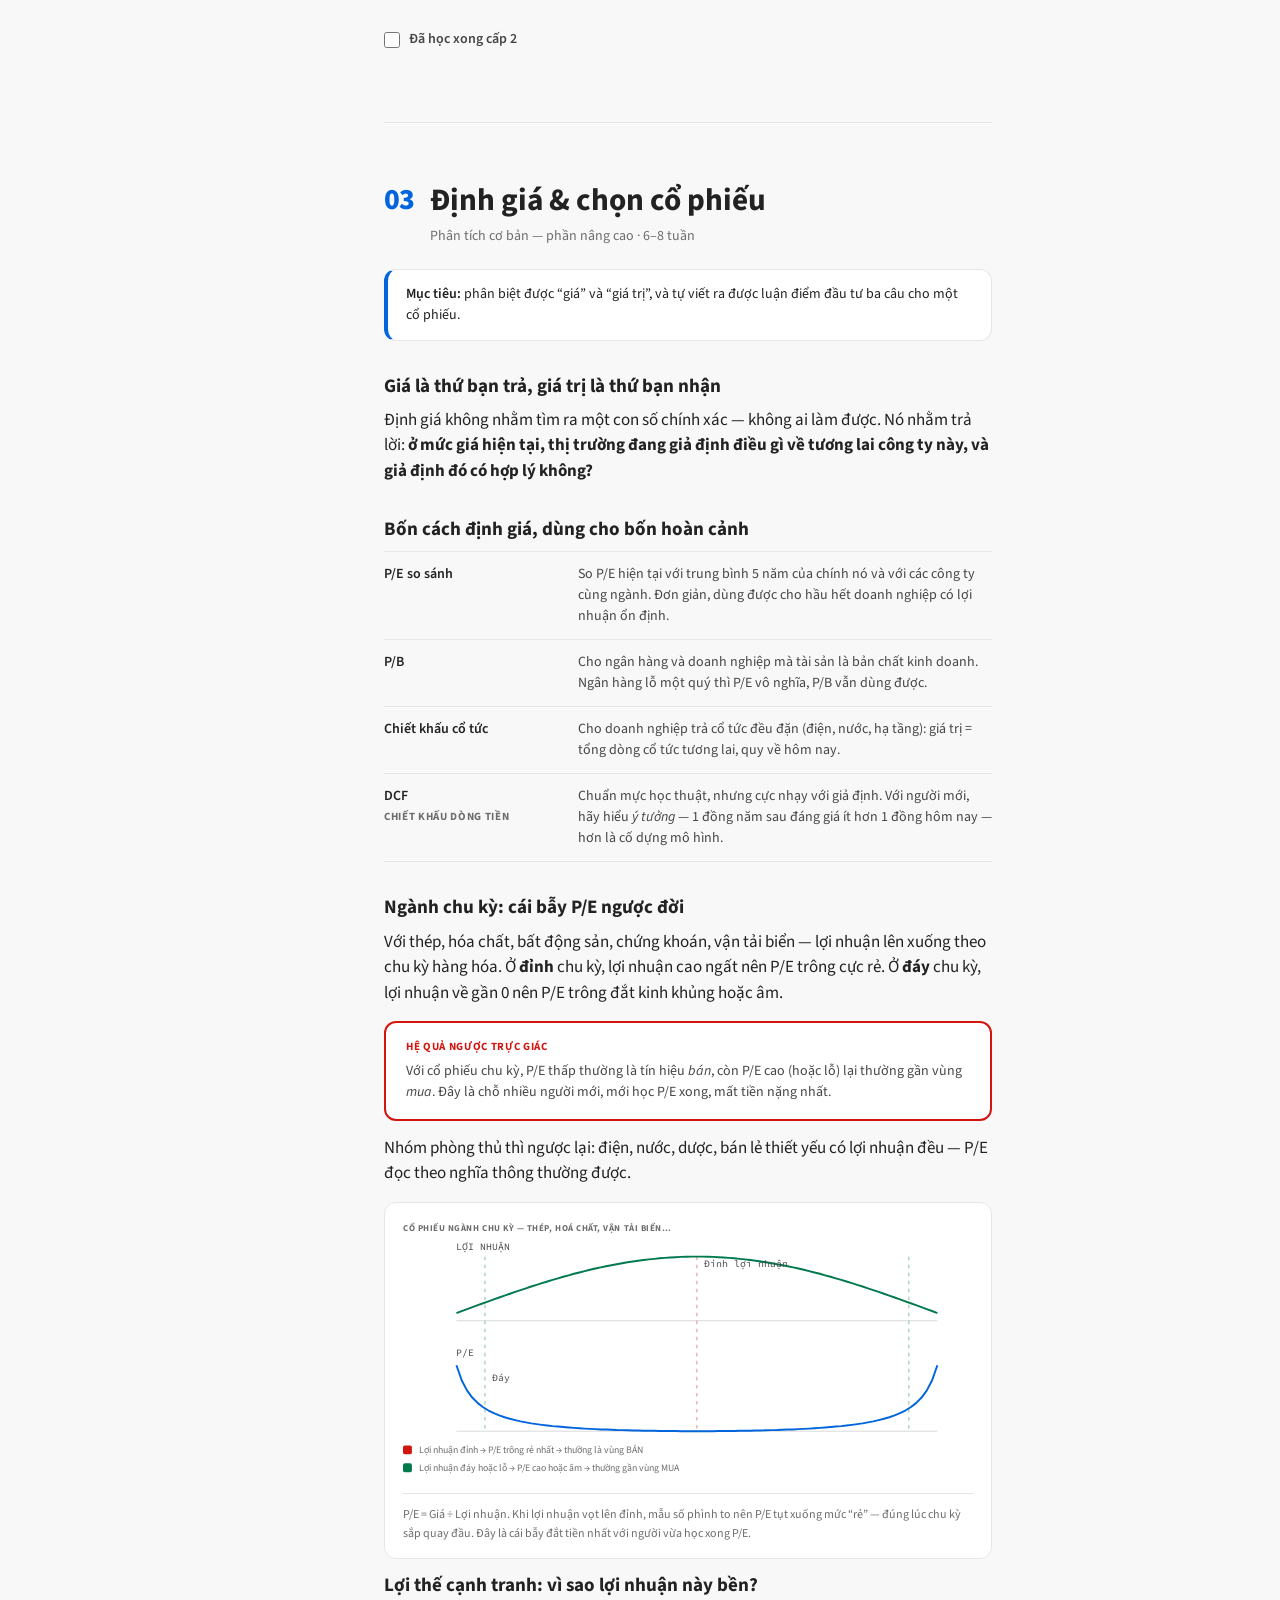
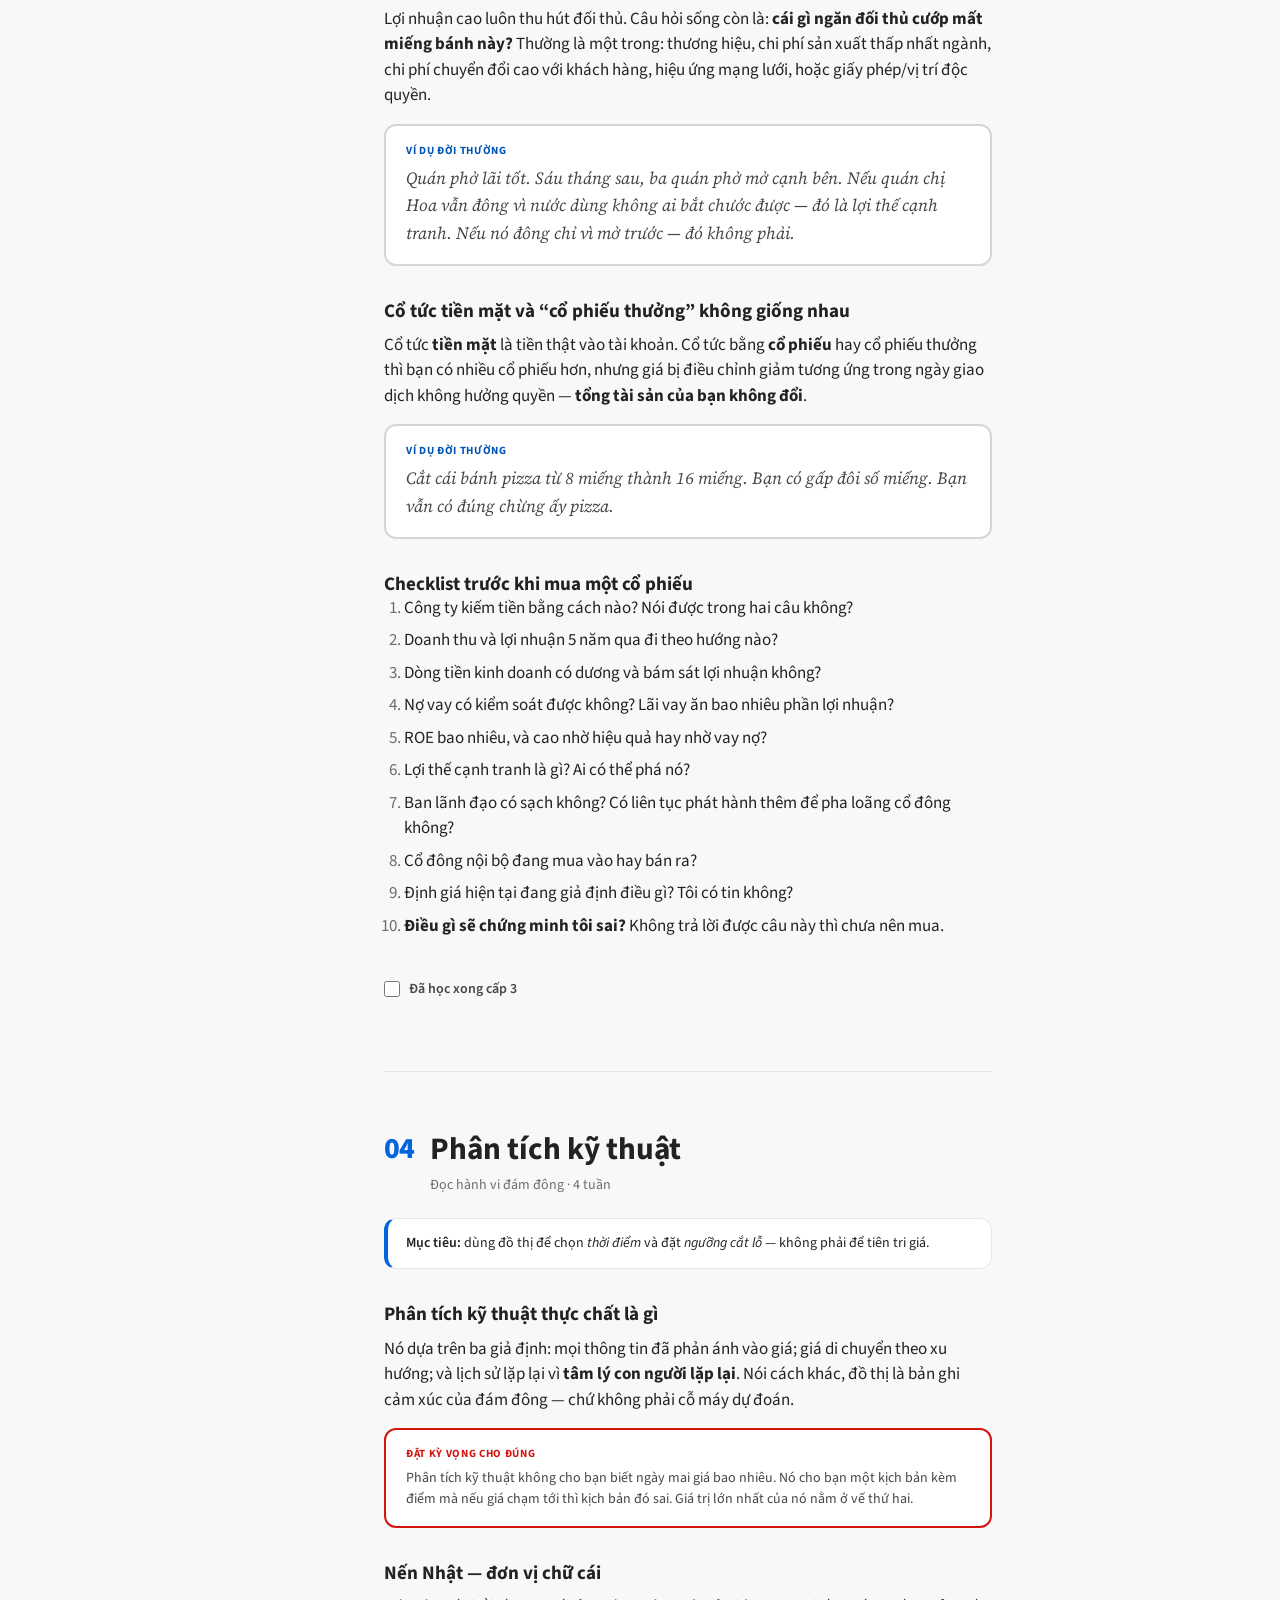
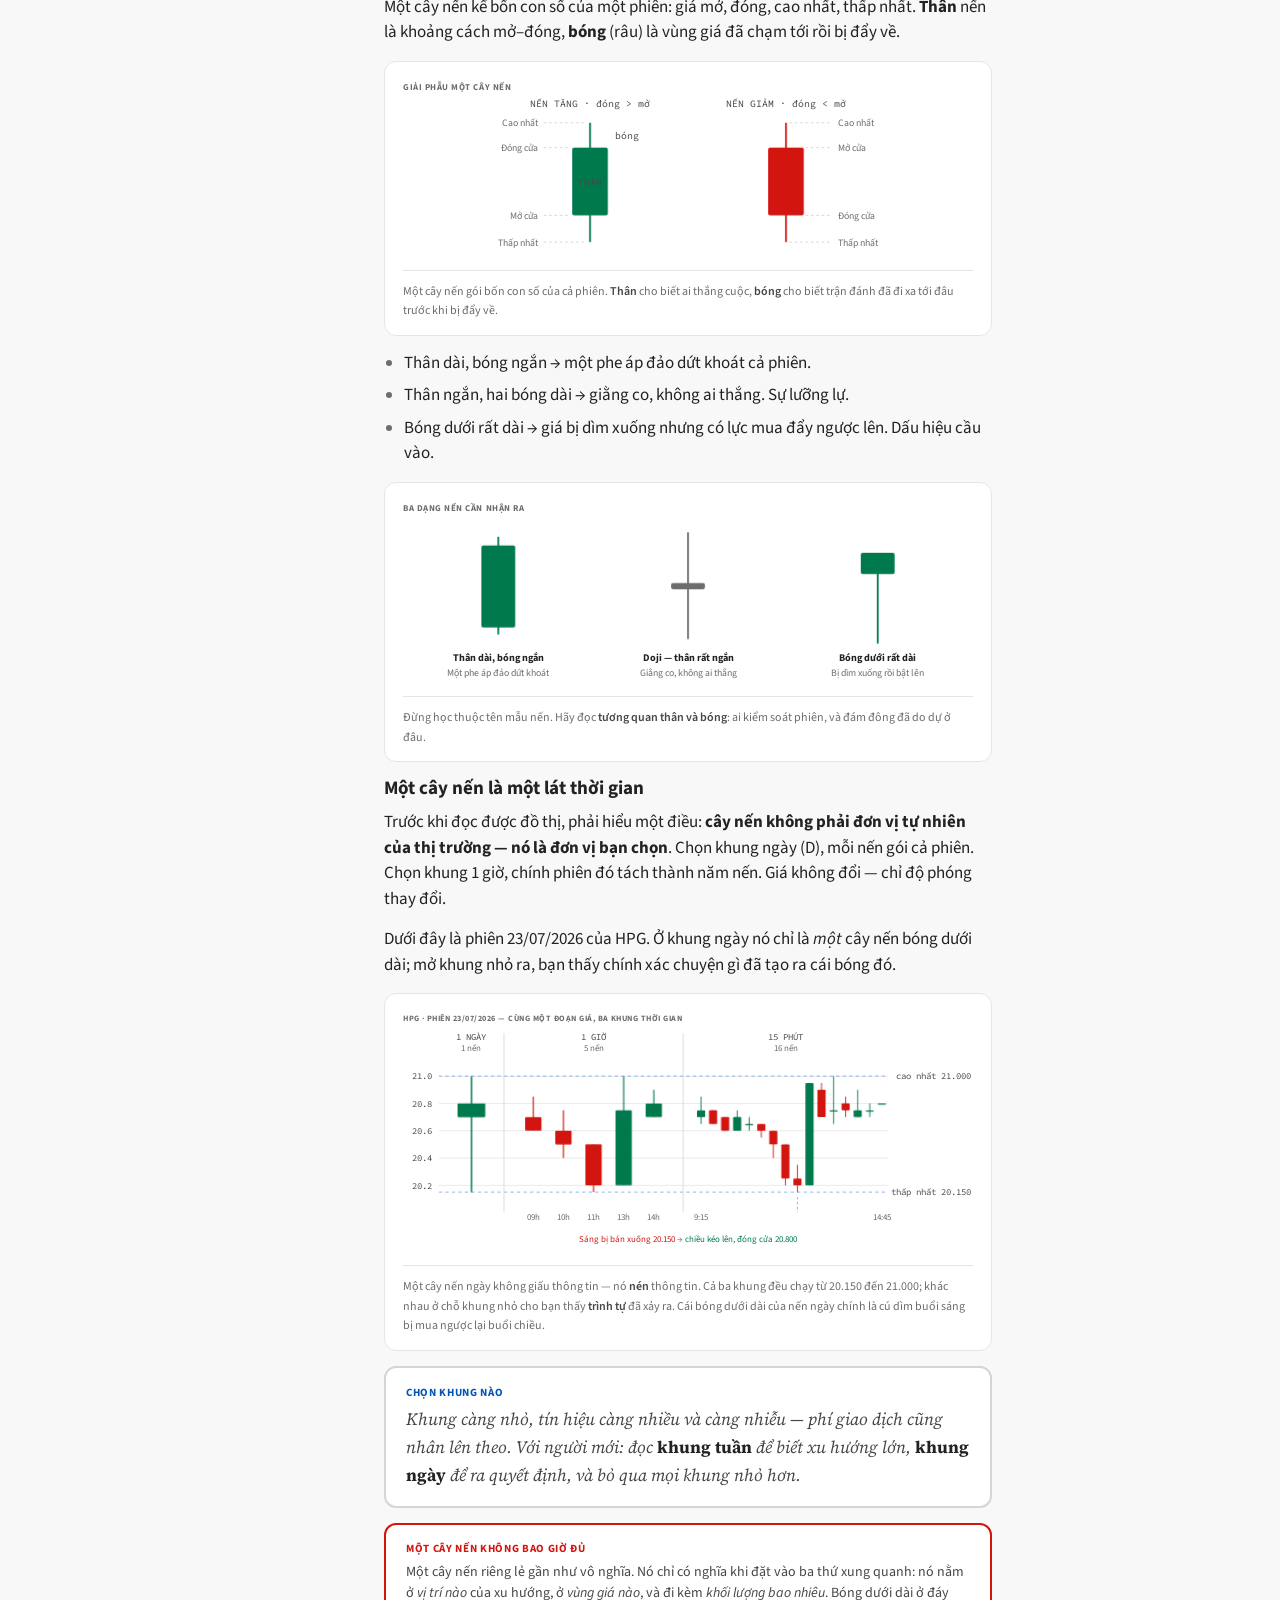
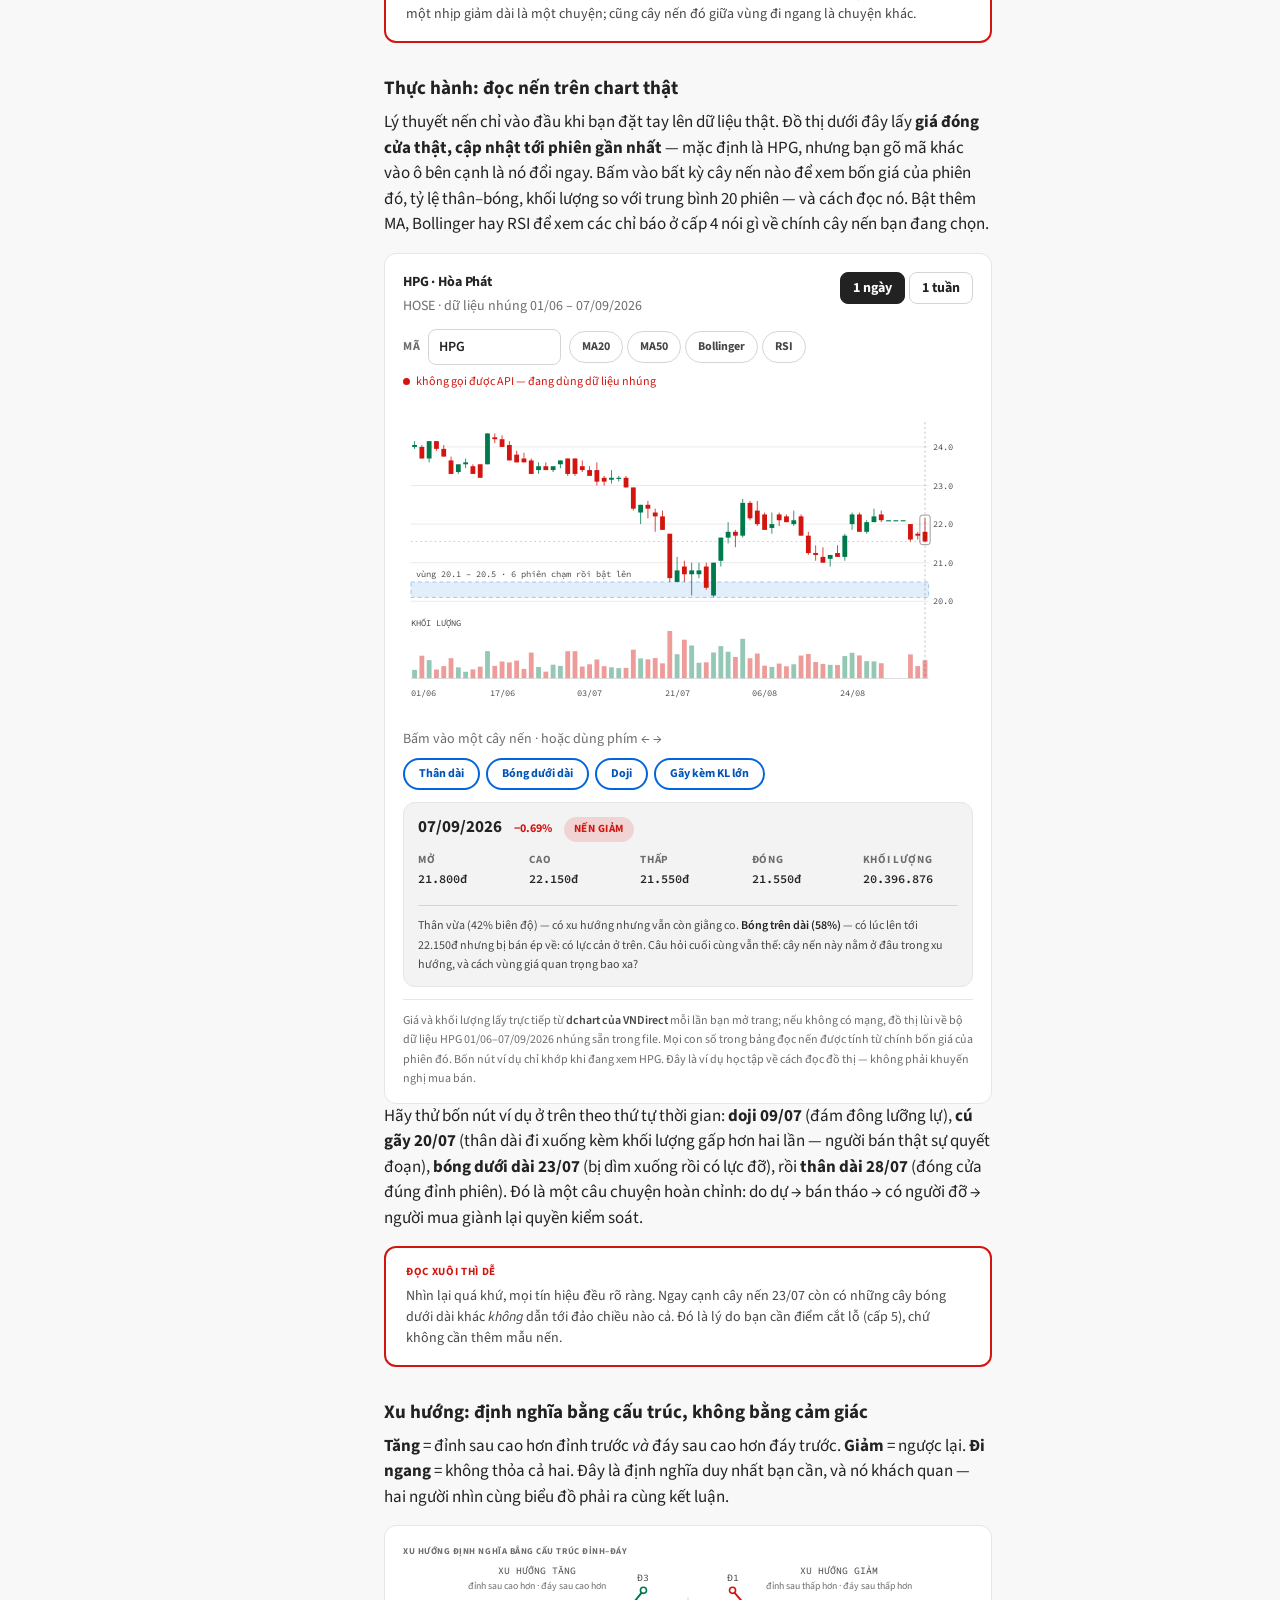
==== commit bb569080: "Thêm phòng phân tích: chấm điểm kỹ thuật và khuyến nghị cho VN30 scripts/fetch_ssi.py tải giá từ API" ====
--- a/index.html
+++ b/index.html
@@ -11,498 +11,22 @@
 [hidden]{display:none!important}
 </style>
 <title>Chứng khoán từ số 0</title>
+<link rel="icon" href="data:image/svg+xml,%3Csvg xmlns=%27http://www.w3.org/2000/svg%27 viewBox=%270 0 32 32%27%3E%3Crect x=%274%27 y=%2712%27 width=%276%27 height=%2712%27 fill=%27%23007A4D%27/%3E%3Crect x=%276%27 y=%276%27 width=%272%27 height=%2722%27 fill=%27%23007A4D%27/%3E%3Crect x=%2718%27 y=%278%27 width=%276%27 height=%2714%27 fill=%27%23D31510%27/%3E%3Crect x=%2720%27 y=%274%27 width=%272%27 height=%2724%27 fill=%27%23D31510%27/%3E%3C/svg%3E">
 <link rel="preconnect" href="https://fonts.googleapis.com">
 <link rel="preconnect" href="https://fonts.gstatic.com" crossorigin>
 <link rel="stylesheet" href="https://fonts.googleapis.com/css2?family=Source+Sans+3:wght@400;600;700;800&family=Source+Serif+4:ital,opsz,wght@1,8..60,400;1,8..60,600&family=Source+Code+Pro:wght@400;500;700&display=swap">
-<style>
-:root{
-  --ground:#F3F5F7;
-  --surface:#FFFFFF;
-  --surface-2:#EAEDF1;
-  --ink:#151A21;
-  --ink-2:#39424F;
-  --muted:#5B6675;
-  --line:#DCE1E7;
-  --line-soft:#E7EBF0;
-  --accent:#B0740E;
-  --accent-ink:#8A5A08;
-  --accent-wash:#FBF0DC;
-  --up:#12864A;
-  --down:#C92A2A;
-  --ceil:#8B2FC9;
-  --floor:#1F5FD0;
-  --ref:#B0740E;
-  --shadow:0 1px 2px rgba(20,28,40,.05), 0 8px 24px -12px rgba(20,28,40,.16);
-  --radius:10px;
-  --font-body:"Be Vietnam Pro","Segoe UI",system-ui,sans-serif;
-  --font-serif:"Newsreader",Georgia,serif;
-  --font-mono:"JetBrains Mono",ui-monospace,"Cascadia Mono",monospace;
-  --fs-xs:.75rem; --fs-sm:.875rem; --fs-base:1.0625rem; --fs-lg:1.1875rem;
-  --fs-xl:1.4rem; --fs-2xl:1.85rem;
-}
-
-@media (prefers-color-scheme: dark){
-  :root:not([data-theme="light"]){
-    --ground:#0E1116;
-    --surface:#161A21;
-    --surface-2:#1D222B;
-    --ink:#E9ECF1;
-    --ink-2:#C4CBD5;
-    --muted:#94A0B0;
-    --line:#272E39;
-    --line-soft:#20262F;
-    --accent:#EFB544;
-    --accent-ink:#F2C067;
-    --accent-wash:#241D0F;
-    --up:#2FBF6B;
-    --down:#F2605B;
-    --ceil:#BE72F0;
-    --floor:#5C9CFF;
-    --ref:#EFB544;
-    --shadow:0 1px 2px rgba(0,0,0,.4), 0 12px 32px -16px rgba(0,0,0,.7);
-  }
-}
-:root[data-theme="dark"]{
-  --ground:#0E1116;
-  --surface:#161A21;
-  --surface-2:#1D222B;
-  --ink:#E9ECF1;
-  --ink-2:#C4CBD5;
-  --muted:#94A0B0;
-  --line:#272E39;
-  --line-soft:#20262F;
-  --accent:#EFB544;
-  --accent-ink:#F2C067;
-  --accent-wash:#241D0F;
-  --up:#2FBF6B;
-  --down:#F2605B;
-  --ceil:#BE72F0;
-  --floor:#5C9CFF;
-  --ref:#EFB544;
-  --shadow:0 1px 2px rgba(0,0,0,.4), 0 12px 32px -16px rgba(0,0,0,.7);
-}
-
-*{box-sizing:border-box}
-body{
-  margin:0; background:var(--ground); color:var(--ink);
-  font-family:var(--font-body); font-size:var(--fs-base); line-height:1.68;
-  -webkit-font-smoothing:antialiased;
-}
-h1,h2,h3{ text-wrap:balance; margin:0; line-height:1.22; letter-spacing:-.02em; font-weight:800 }
-p{margin:0}
-a{color:var(--accent-ink)}
-:focus-visible{ outline:2px solid var(--accent); outline-offset:3px; border-radius:4px }
-
-.wrap{ max-width:1180px; margin:0 auto; padding:0 clamp(16px,4vw,40px) }
-.masthead{
-  border-bottom:1px solid var(--line);
-  background:radial-gradient(120% 150% at 92% -20%, var(--accent-wash) 0%, transparent 58%), var(--surface);
-}
-.masthead .wrap{ padding-top:clamp(34px,6vw,60px); padding-bottom:clamp(26px,4vw,38px) }
-.eyebrow{
-  font-family:var(--font-mono); font-size:var(--fs-xs); font-weight:500;
-  letter-spacing:.16em; text-transform:uppercase; color:var(--accent-ink);
-}
-h1{ font-size:clamp(2.1rem,6vw,3.3rem); letter-spacing:-.035em; margin:14px 0 0 }
-.h1-sub{ display:block; font-weight:400; font-size:clamp(1rem,2.3vw,1.2rem); color:var(--muted);
-  letter-spacing:-.01em; margin-top:14px; max-width:58ch; line-height:1.58 }
-.facts{ display:flex; flex-wrap:wrap; margin:28px 0 0; border:1px solid var(--line);
-  border-radius:var(--radius); overflow:hidden; background:var(--surface) }
-.fact{ flex:1 1 155px; padding:13px 18px; border-right:1px solid var(--line-soft) }
-.fact:last-child{border-right:0}
-.fact dt{ font-family:var(--font-mono); font-size:10px; letter-spacing:.14em; text-transform:uppercase; color:var(--muted) }
-.fact dd{ margin:4px 0 0; font-weight:600; font-size:var(--fs-sm) }
-
-.shell{ display:grid; grid-template-columns:1fr }
-@media (min-width:1000px){
-  .shell{ grid-template-columns:238px minmax(0,1fr); gap:0 56px; align-items:start }
-}
-.rail{ display:none }
-@media (min-width:1000px){
-  .rail{ display:block; position:sticky; top:0; max-height:100vh; overflow-y:auto; padding:44px 0 40px }
-}
-.rail-title{ font-family:var(--font-mono); font-size:10px; letter-spacing:.16em; text-transform:uppercase; color:var(--muted); padding-left:12px }
-.rail ol{ list-style:none; margin:14px 0 0; padding:0; display:flex; flex-direction:column; gap:1px }
-.rail li{ margin:0 }
-.rail a{
-  display:grid; grid-template-columns:30px minmax(0,1fr); gap:6px; align-items:baseline;
-  padding:7px 10px; border-radius:0 6px 6px 0; text-decoration:none; color:var(--muted);
-  font-size:var(--fs-sm); line-height:1.35; border-left:2px solid transparent;
-}
-.rail a .n{ font-family:var(--font-mono); font-size:11px; font-weight:500; opacity:.8 }
-.rail a:hover{ color:var(--ink); background:var(--surface-2) }
-.rail a.on{ color:var(--ink); font-weight:600; border-left-color:var(--accent); background:var(--surface-2) }
-.rail a.done .n{ color:var(--up); opacity:1 }
-.rail-note{ margin:20px 0 0 12px; padding-left:12px; border-left:2px solid var(--line);
-  font-size:var(--fs-xs); color:var(--muted); line-height:1.55 }
-
-main{ padding:clamp(30px,5vw,52px) 0 0; min-width:0; max-width:70ch }
-
-.level{ padding-bottom:clamp(38px,6vw,60px); scroll-margin-top:20px }
-.level + .level{ border-top:1px solid var(--line); padding-top:clamp(38px,6vw,58px) }
-.level-head{ display:flex; align-items:flex-start; gap:16px }
-.level-num{
-  font-family:var(--font-mono); font-weight:700; font-size:var(--fs-2xl); line-height:1;
-  color:transparent; -webkit-text-stroke:1.4px var(--accent); flex:0 0 auto; padding-top:5px; letter-spacing:-.04em;
-}
-.level h2{ font-size:clamp(1.45rem,3.6vw,1.95rem) }
-.level-meta{ margin-top:7px; font-family:var(--font-mono); font-size:var(--fs-xs); color:var(--muted) }
-.goal{
-  margin:22px 0 0; padding:14px 18px; background:var(--surface); border:1px solid var(--line);
-  border-left:3px solid var(--accent); border-radius:0 var(--radius) var(--radius) 0; font-size:var(--fs-sm);
-}
-.goal b{ font-weight:600 }
-
-h3{ font-size:var(--fs-lg); margin:34px 0 0; letter-spacing:-.015em; font-weight:600 }
-h3 + p, h3 + .dl, h3 + ul, h3 + ol, h3 + .board-wrap, h3 + .tbl-wrap, h3 + .aside, h3 + .formula{ margin-top:10px }
-p + p, p + ul, p + ol, p + .dl, ul + p, ol + p, .dl + p, p + .aside, .dl + .aside, ul + .aside,
-p + .warn, ul + .warn, ol + .warn, .dl + .warn, .aside + p, .warn + p, p + .board-wrap, p + .tbl-wrap,
-p + .formula, .formula + p, .board-wrap + p, .tbl-wrap + p, ul + ul, .aside + .warn{ margin-top:15px }
-
-ul, ol.steps{ margin:0; padding-left:1.2em }
-li + li{ margin-top:7px }
-li::marker{ color:var(--muted) }
-b, strong{ font-weight:600 }
-code{ font-family:var(--font-mono); font-size:.86em; background:var(--surface-2); padding:1px 5px; border-radius:4px }
-
-.dl{ margin:0; border-top:1px solid var(--line-soft) }
-.dl > div{ display:grid; grid-template-columns:1fr; gap:3px; padding:12px 0; border-bottom:1px solid var(--line-soft) }
-@media(min-width:640px){ .dl > div{ grid-template-columns:172px minmax(0,1fr); gap:0 22px; align-items:baseline } }
-.dl dt{ font-weight:600; font-size:var(--fs-sm) }
-.dl dt small{ display:block; font-family:var(--font-mono); font-weight:400; font-size:10px; color:var(--muted);
-  letter-spacing:.06em; text-transform:uppercase; margin-top:2px }
-.dl dd{ margin:0; font-size:var(--fs-sm); color:var(--ink-2) }
-
-.aside{
-  font-family:var(--font-serif); font-style:italic; font-size:1.07rem; line-height:1.62;
-  color:var(--ink-2); padding:2px 0 2px 18px; border-left:2px solid var(--accent);
-}
-.aside b{ font-style:normal; font-family:var(--font-mono); font-size:10px; font-weight:500;
-  letter-spacing:.14em; text-transform:uppercase; color:var(--accent-ink); display:block; margin-bottom:5px }
-.warn{ padding:2px 0 2px 18px; border-left:2px solid var(--down); font-size:var(--fs-sm); color:var(--ink-2) }
-.warn b{ font-family:var(--font-mono); font-size:10px; font-weight:500; letter-spacing:.14em;
-  text-transform:uppercase; color:var(--down); display:block; margin-bottom:5px }
-
-.formula{ font-family:var(--font-mono); font-size:var(--fs-sm); background:var(--surface-2);
-  border:1px solid var(--line-soft); border-radius:var(--radius); padding:14px 16px;
-  overflow-x:auto; white-space:pre; line-height:1.7; color:var(--ink) }
-
-.board-wrap,.tbl-wrap{ overflow-x:auto; border:1px solid var(--line); border-radius:var(--radius); background:var(--surface) }
-table.board{ border-collapse:collapse; width:100%; min-width:530px; font-family:var(--font-mono);
-  font-size:var(--fs-sm); font-variant-numeric:tabular-nums }
-table.board th{ text-align:right; font-weight:500; font-size:10px; letter-spacing:.1em; text-transform:uppercase;
-  color:var(--muted); padding:10px 14px; border-bottom:1px solid var(--line); white-space:nowrap }
-table.board th:first-child, table.board td:first-child{ text-align:left }
-table.board td{ text-align:right; padding:9px 14px; border-bottom:1px solid var(--line-soft); white-space:nowrap }
-table.board tr:last-child td{ border-bottom:0 }
-.c-ceil{color:var(--ceil)} .c-floor{color:var(--floor)} .c-ref{color:var(--ref)}
-.c-up{color:var(--up)} .c-down{color:var(--down)}
-.legend{ display:flex; flex-wrap:wrap; gap:7px 16px; margin-top:12px; font-family:var(--font-mono); font-size:var(--fs-xs) }
-.legend span{ display:inline-flex; align-items:center; gap:6px; color:var(--muted) }
-.legend i{ width:9px; height:9px; border-radius:2px; display:inline-block }
-
-table.tbl{ border-collapse:collapse; width:100%; min-width:470px; font-size:var(--fs-sm) }
-table.tbl th{ text-align:left; font-weight:600; font-size:10px; letter-spacing:.1em; text-transform:uppercase;
-  color:var(--muted); padding:10px 14px; border-bottom:1px solid var(--line) }
-table.tbl td{ padding:10px 14px; border-bottom:1px solid var(--line-soft); vertical-align:top; color:var(--ink-2) }
-table.tbl td:first-child{ color:var(--ink); font-weight:600; white-space:nowrap }
-table.tbl tr:last-child td{ border-bottom:0 }
-
-.mark{ display:inline-flex; align-items:center; gap:9px; margin-top:28px; cursor:pointer;
-  font-family:var(--font-mono); font-size:var(--fs-xs); letter-spacing:.08em; text-transform:uppercase; color:var(--muted) }
-.mark input{ width:15px; height:15px; accent-color:var(--up); cursor:pointer; margin:0 }
-.mark:hover{ color:var(--ink) }
-
-.outro{ border-top:1px solid var(--line); padding:clamp(34px,5vw,50px) 0 clamp(48px,7vw,76px) }
-.outro h2{ font-size:var(--fs-xl) }
-.plan{ list-style:none; padding:0; margin:16px 0 0; border-top:1px solid var(--line-soft) }
-.plan li{ display:grid; grid-template-columns:86px minmax(0,1fr); gap:16px; padding:12px 0;
-  border-bottom:1px solid var(--line-soft); margin:0; font-size:var(--fs-sm); color:var(--ink-2) }
-.plan .when{ font-family:var(--font-mono); font-size:var(--fs-xs); color:var(--accent-ink); letter-spacing:.03em; padding-top:2px }
-.disclaimer{ margin-top:32px; padding-top:20px; border-top:1px solid var(--line); font-size:var(--fs-xs);
-  color:var(--muted); line-height:1.65; max-width:64ch }
-
-/* ---------- Hình minh hoạ ---------- */
-.fig{ margin:18px 0 0; padding:15px 16px 12px; background:var(--surface);
-  border:1px solid var(--line); border-radius:var(--radius) }
-.fig svg{ display:block; width:100%; height:auto }
-.fig figcaption{ margin-top:12px; padding-top:11px; border-top:1px solid var(--line-soft);
-  font-size:var(--fs-xs); color:var(--muted); line-height:1.62 }
-.fig figcaption b{ color:var(--ink-2); font-weight:600 }
-.fig text{ font-family:var(--font-body); fill:var(--ink-2) }
-.fig .t-eb{ font-family:var(--font-mono); font-size:9.5px; letter-spacing:.11em; fill:var(--muted) }
-.fig .t-lbl{ font-size:11px; fill:var(--muted) }
-.fig .t-key{ font-size:11.5px; font-weight:600; fill:var(--ink) }
-.fig .t-num{ font-family:var(--font-mono); font-size:11px; fill:var(--ink-2) }
-.fig .t-mono{ font-family:var(--font-mono) }
-h3 + .fig{ margin-top:12px }
-p + .fig, ul + .fig, ol + .fig, .dl + .fig, .formula + .fig, .tbl-wrap + .fig,
-.board-wrap + .fig, .aside + .fig, .warn + .fig{ margin-top:15px }
-.fig + p, .fig + .aside, .fig + .warn, .fig + ul, .fig + ol, .fig + .dl,
-.fig + .formula, .fig + .tbl-wrap, .fig + h3{ margin-top:15px }
-
-.fig.anim [data-draw]{ stroke-dasharray:2600; stroke-dashoffset:2600 }
-.fig.anim.in [data-draw]{ animation:fg-draw 1.1s ease forwards }
-@keyframes fg-draw{ to{ stroke-dashoffset:0 } }
-.fig.anim [data-rise]{ transform-box:fill-box; transform-origin:50% 100%; transform:scaleY(.02) }
-.fig.anim.in [data-rise]{ animation:fg-rise .62s cubic-bezier(.2,.75,.3,1) forwards }
-@keyframes fg-rise{ to{ transform:scaleY(1) } }
-.fig.anim [data-grow]{ transform-box:fill-box; transform-origin:0% 50%; transform:scaleX(.02) }
-.fig.anim [data-growc]{ transform-box:fill-box; transform-origin:50% 50%; transform:scaleX(.02) }
-.fig.anim.in [data-grow], .fig.anim.in [data-growc]{ animation:fg-grow .68s cubic-bezier(.2,.75,.3,1) forwards }
-@keyframes fg-grow{ to{ transform:scaleX(1) } }
-.fig.anim [data-fade]{ opacity:0 }
-.fig.anim.in [data-fade]{ animation:fg-fade .55s ease forwards }
-@keyframes fg-fade{ to{ opacity:1 } }
-.fig .playhead{ animation:fg-play 9s linear infinite }
-@keyframes fg-play{ from{ transform:translateX(0) } to{ transform:translateX(590px) } }
-@media (prefers-reduced-motion: reduce){
-  .fig .playhead{ display:none }
-  .fig.anim [data-draw], .fig.anim [data-rise], .fig.anim [data-grow],
-  .fig.anim [data-growc], .fig.anim [data-fade]{
-    stroke-dashoffset:0 !important; transform:none !important; opacity:1 !important }
-}
-
-/* ---------- Phòng thực hành đọc nến ---------- */
-.lab{ padding-bottom:14px }
-.lab-head{ display:flex; flex-wrap:wrap; gap:12px; align-items:flex-start;
-  justify-content:space-between; margin-bottom:12px }
-.lab-t{ font-weight:700; font-size:var(--fs-sm); letter-spacing:-.01em }
-.lab-s{ font-family:var(--font-mono); font-size:10px; color:var(--muted); margin-top:3px }
-.lab-tf{ display:flex; gap:0; border:1px solid var(--line); border-radius:7px; overflow:hidden }
-.lab-tf button{ font:500 var(--fs-xs)/1 var(--font-mono); color:var(--muted); background:transparent;
-  border:0; padding:7px 12px; cursor:pointer; letter-spacing:.04em }
-.lab-tf button + button{ border-left:1px solid var(--line) }
-.lab-tf button:hover{ color:var(--ink); background:var(--surface-2) }
-.lab-tf button.on{ color:var(--ink); background:var(--surface-2); font-weight:700 }
-.lab-plot svg{ display:block; width:100%; height:auto; touch-action:manipulation }
-.lab-plot svg:focus-visible{ outline:2px solid var(--accent); outline-offset:2px; border-radius:6px }
-.lab-bar{ display:flex; flex-wrap:wrap; gap:8px 14px; align-items:center;
-  justify-content:space-between; margin-top:10px }
-.lab-hint{ font-family:var(--font-mono); font-size:10px; color:var(--muted) }
-.lab-jumps{ display:flex; flex-wrap:wrap; gap:6px }
-.lab-jump{ font:500 10px/1 var(--font-mono); color:var(--accent-ink); background:var(--accent-wash);
-  border:1px solid var(--accent); border-color:color-mix(in srgb, var(--accent) 40%, transparent);
-  border-radius:20px; padding:6px 11px; cursor:pointer; letter-spacing:.03em }
-.lab-jump:hover{ background:var(--surface-2); color:var(--ink) }
-.lab-read{ margin-top:12px; border:1px solid var(--line); border-radius:var(--radius);
-  background:var(--surface-2); padding:12px 14px }
-.lab-r1{ display:flex; flex-wrap:wrap; align-items:baseline; gap:6px 12px }
-.lab-date{ font-family:var(--font-mono); font-size:var(--fs-sm); font-weight:700; color:var(--ink) }
-.lab-chg{ font-family:var(--font-mono); font-size:var(--fs-xs); font-weight:700 }
-.lab-tag{ font-family:var(--font-mono); font-size:9.5px; letter-spacing:.1em; text-transform:uppercase;
-  border:1px solid; border-radius:4px; padding:2px 7px }
-.lab-ohlc{ display:grid; grid-template-columns:repeat(2,minmax(0,1fr)); gap:5px 16px; margin-top:10px }
-@media(min-width:520px){ .lab-ohlc{ grid-template-columns:repeat(5,minmax(0,1fr)) } }
-.lab-ohlc div{ font-family:var(--font-mono); font-size:var(--fs-xs) }
-.lab-ohlc dt{ font-size:9.5px; color:var(--muted); letter-spacing:.1em; text-transform:uppercase }
-.lab-ohlc dd{ margin:2px 0 0; color:var(--ink); font-weight:600 }
-.lab-why{ margin-top:11px; padding-top:10px; border-top:1px solid var(--line);
-  font-size:var(--fs-xs); color:var(--ink-2); line-height:1.6 }
-.lab-why b{ color:var(--ink); font-weight:600 }
-.lab-empty{ font-size:var(--fs-xs); color:var(--muted); font-style:italic }
-
-/* ==========================================================
-   Adobe Spectrum (S2) — token hoá, phẳng có viền, tầng bậc chính xác
-   nền gray-100 · thẻ gray-50 viền gray-200 · accent blue-900
-   bo 8px (control) / 12px (card) · motion 130–190ms · focus 2px blue-800
-   ========================================================== */
-:root{
-  --ground:#F8F8F8;
-  --surface:#FFFFFF;
-  --surface-2:#F3F3F3;
-  --ink:#222222;
-  --ink-2:#464646;
-  --muted:#6D6D6D;
-  --line:#D5D5D5;
-  --line-soft:#E6E6E6;
-  --accent:#0265DC;
-  --accent-ink:#0054B6;
-  --accent-wash:#E0F2FF;
-  --focus:#147AF3;
-  --up:#007A4D;
-  --down:#D31510;
-  --ceil:#7326D3;
-  --floor:#0B6E7C;
-  --ref:#A34D00;
-  --font-body:"Source Sans 3","Segoe UI",system-ui,sans-serif;
-  --font-serif:"Source Serif 4",Georgia,serif;
-  --font-mono:"Source Code Pro",ui-monospace,"Cascadia Mono",monospace;
-  --shadow:0 1px 4px rgba(0,0,0,.08);
-  --radius:12px;
-  --radius-ctl:8px;
-  --dur:160ms;
-  --ease:cubic-bezier(.45,0,.4,1);
-}
-@media (prefers-color-scheme: dark){
-  :root:not([data-theme="light"]){
-    --ground:#1D1D1D;
-    --surface:#262626;
-    --surface-2:#323232;
-    --ink:#EBEBEB;
-    --ink-2:#D1D1D1;
-    --muted:#B2B2B2;
-    --line:#4A4A4A;
-    --line-soft:#3F3F3F;
-    --accent:#4B9CF5;
-    --accent-ink:#8CC3FA;
-    --accent-wash:#12325A;
-    --focus:#5AA9FA;
-    --up:#33C08C;
-    --down:#F87A73;
-    --ceil:#B889F7;
-    --floor:#3FC4DC;
-    --ref:#EBBE55;
-    --shadow:0 1px 4px rgba(0,0,0,.4);
-  }
-}
-:root[data-theme="dark"]{
-    --ground:#1D1D1D;
-    --surface:#262626;
-    --surface-2:#323232;
-    --ink:#EBEBEB;
-    --ink-2:#D1D1D1;
-    --muted:#B2B2B2;
-    --line:#4A4A4A;
-    --line-soft:#3F3F3F;
-    --accent:#4B9CF5;
-    --accent-ink:#8CC3FA;
-    --accent-wash:#12325A;
-    --focus:#5AA9FA;
-    --up:#33C08C;
-    --down:#F87A73;
-    --ceil:#B889F7;
-    --floor:#3FC4DC;
-    --ref:#EBBE55;
-  --shadow:0 1px 4px rgba(0,0,0,.4);
-}
-
-/* chữ: Adobe Clean → Source Sans 3; heading không bóp chữ, đậm 700 */
-body{ background:var(--ground); line-height:1.5 }
-main{ max-width:76ch }
-h1,h2,h3{ letter-spacing:0; font-weight:700 }
-h1{ font-weight:800; letter-spacing:-.01em }
-.h1-sub{ letter-spacing:0 }
-h3{ font-weight:700 }
-b,strong{ font-weight:700 }
-
-/* "detail" của Spectrum: nhãn nhỏ viết hoa, đậm, chữ thường không mono */
-.eyebrow, .rail-title, .fact dt, .level-meta, .rail-note, .plan .when,
-.dl dt small, .aside b, .warn b, .lab-s, .lab-hint, .lab-ohlc dt{
-  font-family:var(--font-body); font-weight:700; letter-spacing:.06em; text-transform:uppercase;
-}
-.eyebrow{ font-size:12px; color:var(--accent-ink) }
-.rail-title, .fact dt, .dl dt small, .lab-ohlc dt{ font-size:11px; color:var(--muted) }
-.level-meta, .rail-note, .lab-s, .lab-hint{ text-transform:none; letter-spacing:0; font-weight:400; font-size:var(--fs-sm) }
-.rail-note{ font-size:var(--fs-xs) }
-.plan .when{ text-transform:none; letter-spacing:0; font-weight:700; color:var(--accent-ink) }
-.aside b, .warn b{ font-size:11px }
-.aside b:not(:first-child), .warn b:not(:first-child){
-  display:inline; margin:0; font:inherit; font-weight:700; font-style:normal;
-  letter-spacing:0; text-transform:none; color:var(--ink);
-}
-.level-num{ color:var(--accent); -webkit-text-stroke:0; font-weight:800; font-family:var(--font-body) }
-
-/* chuyển động tiết chế 130–190ms, focus ring 2px cách 2px */
-a, button, .rail a, .mark, .mark input, .lab-jump, .lab-tf button, table.tbl tr, table.board tr{
-  transition:background-color var(--dur) var(--ease), color var(--dur) var(--ease),
-    border-color var(--dur) var(--ease), box-shadow var(--dur) var(--ease);
-}
-:focus-visible{ outline:2px solid var(--focus); outline-offset:2px; border-radius:4px }
-a{ color:var(--accent-ink); text-decoration-thickness:1px; text-underline-offset:2px }
-
-/* masthead phẳng, viền dưới */
-.masthead{ background:var(--surface); border-bottom:1px solid var(--line-soft); box-shadow:none }
-.facts{ border:1px solid var(--line-soft); border-radius:var(--radius); box-shadow:none }
-.fact{ border-right-color:var(--line-soft) }
-
-/* thẻ: layer-2 trắng, viền 1px, không bóng */
-.goal, .board-wrap, .tbl-wrap, .fig, .lab-read{
-  background:var(--surface); border:1px solid var(--line-soft); border-radius:var(--radius); box-shadow:none;
-}
-.goal{ border-left:4px solid var(--accent); border-radius:var(--radius); padding:14px 18px }
-.fig{ padding:18px 18px 14px }
-.fig figcaption{ border-top-color:var(--line-soft) }
-
-/* in-line alert của S2: viền 2px, bo 12, nền lớp 2 */
-.aside, .warn{ padding:16px 20px; border-radius:var(--radius); background:var(--surface); box-shadow:none }
-.aside{ border:2px solid var(--line) }
-.warn{ border:2px solid var(--down) }
-
-/* code: khối gray-100 viền gray-200 */
-.formula, code{ background:var(--surface-2); border:1px solid var(--line-soft); box-shadow:none }
-.formula{ border-radius:var(--radius-ctl) }
-code{ border-radius:4px }
-
-/* SideNav: mục chọn = nền gray-200 + đậm, không thanh màu */
-.rail a{ border-left:0; border-radius:var(--radius-ctl); padding:8px 12px; min-height:36px; color:var(--ink-2) }
-.rail a:hover{ background:var(--surface-2); color:var(--ink); box-shadow:none }
-.rail a.on{ background:var(--line-soft); color:var(--ink); font-weight:700; box-shadow:none; border-left:0 }
-.rail a.on::before{ content:none }
-.rail a .n{ font-weight:600 }
-.rail a.done .n{ color:var(--up) }
-.rail-note{ border-left:2px solid var(--line-soft) }
-
-/* bảng: đầu bảng sentence-case đậm, nền gray-100; hàng cao 40px; hover gray-100 */
-table.board th, table.tbl th{
-  background:var(--surface-2); color:var(--ink-2); font-family:var(--font-body); font-weight:700;
-  font-size:13px; letter-spacing:0; text-transform:none; border-bottom:1px solid var(--line);
-}
-table.board td, table.tbl td{ border-bottom-color:var(--line-soft) }
-table.board tbody tr:hover td, table.tbl tbody tr:hover td{ background:var(--surface-2) }
-.dl > div{ border-bottom-color:var(--line-soft) }
-.level + .level{ border-top-color:var(--line-soft) }
-.plan li, .disclaimer{ border-color:var(--line-soft) }
-.legend{ font-family:var(--font-body); font-weight:600 }
-
-/* checkbox Spectrum: ô 16px, nhãn sentence-case, không chip */
-.mark{
-  margin-top:28px; padding:0; min-height:44px; border:0; border-radius:0; background:transparent; box-shadow:none;
-  font-family:var(--font-body); font-size:var(--fs-sm); font-weight:600; letter-spacing:0; text-transform:none; color:var(--ink-2);
-}
-.mark input{ width:16px; height:16px; accent-color:var(--accent); border-radius:2px }
-.mark:hover{ color:var(--ink); transform:none; box-shadow:none }
-.mark:active{ transform:none; box-shadow:none }
-.mark:has(input:checked){ background:transparent; color:var(--accent-ink); box-shadow:none; border:0 }
-.mark:has(input:focus-visible){ outline:2px solid var(--focus); outline-offset:4px; border-radius:4px }
-.mark input:focus-visible{ outline:none }
-
-/* phòng thực hành: ActionGroup (chọn = nền gray-800 chữ trắng) + nút outline pill */
-.lab-t{ font-weight:700 }
-.lab-tf{ border:0; background:transparent; padding:0; gap:4px; box-shadow:none; border-radius:0; overflow:visible }
-.lab-tf button{
-  font:700 var(--fs-sm)/1 var(--font-body); letter-spacing:0; color:var(--ink);
-  border:1px solid var(--line); border-radius:var(--radius-ctl); min-height:32px; padding:0 12px; background:var(--surface);
-}
-.lab-tf button + button{ border-left:1px solid var(--line) }
-.lab-tf button:hover{ background:var(--surface-2); color:var(--ink) }
-.lab-tf button.on{ background:var(--ink); color:var(--surface); border-color:var(--ink); box-shadow:none; font-weight:700 }
-.lab-jump{
-  font:700 var(--fs-xs)/1 var(--font-body); letter-spacing:0; color:var(--accent-ink);
-  background:transparent; border:2px solid var(--accent); border-radius:999px; min-height:32px; padding:0 14px; box-shadow:none;
-}
-.lab-jump:hover{ background:var(--accent-wash); color:var(--accent-ink); transform:none; box-shadow:none }
-.lab-jump:active, .lab-tf button:active{ transform:none; box-shadow:none }
-.lab-read{ background:var(--surface-2); border-radius:var(--radius); box-shadow:none }
-.lab-date{ font-family:var(--font-body); font-weight:700; font-size:var(--fs-base) }
-.lab-chg{ font-family:var(--font-body); font-weight:700 }
-.lab-tag{
-  font-family:var(--font-body); font-weight:700; font-size:11px; letter-spacing:.04em;
-  border:0; border-radius:999px; padding:4px 10px; background:color-mix(in srgb, currentColor 14%, transparent);
-}
-.lab-plot svg:focus-visible{ outline:2px solid var(--focus); outline-offset:2px }
-@media (pointer:coarse){ .lab-tf button, .lab-jump{ min-height:44px } }
-
-/* hình minh hoạ: nhãn nhỏ dùng detail style */
-.fig .t-eb{ font-family:var(--font-body); font-weight:700; letter-spacing:.06em; font-size:10px }
-.fig .t-key{ font-weight:700 }
-
-html{ scroll-behavior:smooth }
-@media (prefers-reduced-motion: reduce){ html{ scroll-behavior:auto } *{ animation:none !important; transition:none !important } }
-</style>
+<link rel="stylesheet" href="assets/site.css">
 
 </head>
 <body>
+<nav class="topnav" aria-label="Các trang">
+  <div class="wrap">
+    <a class="brand" href="index.html">Chứng khoán từ số 0</a>
+    <a class="nav" href="index.html" aria-current="page">Cổ phiếu</a>
+    <a class="nav" href="coin.html">Coin</a>
+    <a class="nav" href="phan-tich.html">Phòng phân tích</a>
+  </div>
+</nav>
 <header class="masthead">
   <div class="wrap">
     <p class="eyebrow">Lộ trình tự học · Thị trường Việt Nam</p>
@@ -531,6 +55,8 @@
       <li><a href="#c6"><span class="n">06</span><span>Vĩ mô, dòng tiền, chu kỳ</span></a></li>
       <li><a href="#c7"><span class="n">07</span><span>Hệ thống của riêng bạn</span></a></li>
       <li><a href="#ketthuc"><span class="n">→</span><span>Lộ trình 6 tháng</span></a></li>
+      <li><a href="coin.html"><span class="n">08</span><span>Coin &amp; thị trường crypto</span></a></li>
+      <li><a href="phan-tich.html"><span class="n">★</span><span>Phòng phân tích &amp; khuyến nghị</span></a></li>
     </ol>
     <p class="rail-note">Tick vào ô “Đã học xong” ở cuối mỗi cấp để đánh dấu tiến độ. Trình duyệt này sẽ nhớ giúp bạn.</p>
   </nav>
@@ -1119,19 +645,27 @@
       <p class="aside"><b>Chọn khung nào</b>Khung càng nhỏ, tín hiệu càng nhiều và càng nhiễu — phí giao dịch cũng nhân lên theo. Với người mới: đọc <b>khung tuần</b> để biết xu hướng lớn, <b>khung ngày</b> để ra quyết định, và bỏ qua mọi khung nhỏ hơn.</p>
       <p class="warn"><b>Một cây nến không bao giờ đủ</b>Một cây nến riêng lẻ gần như vô nghĩa. Nó chỉ có nghĩa khi đặt vào ba thứ xung quanh: nó nằm ở <i>vị trí nào</i> của xu hướng, ở <i>vùng giá nào</i>, và đi kèm <i>khối lượng bao nhiêu</i>. Bóng dưới dài ở đáy một nhịp giảm dài là một chuyện; cũng cây nến đó giữa vùng đi ngang là chuyện khác.</p>
       <h3>Thực hành: đọc nến trên chart thật</h3>
-      <p>Lý thuyết nến chỉ vào đầu khi bạn đặt tay lên dữ liệu thật. Đây là <b>71 phiên có thật của HPG</b>: một nhịp giảm từ vùng 23.5 xuống đáy 20.1 cuối tháng 7, rồi hồi lại. Bấm vào bất kỳ cây nến nào để xem bốn giá của phiên đó, tỷ lệ thân–bóng, khối lượng so với trung bình 20 phiên — và cách đọc nó.</p>
+      <p>Lý thuyết nến chỉ vào đầu khi bạn đặt tay lên dữ liệu thật. Đồ thị dưới đây lấy <b>giá đóng cửa thật, cập nhật tới phiên gần nhất</b> — mặc định là HPG, nhưng bạn gõ mã khác vào ô bên cạnh là nó đổi ngay. Bấm vào bất kỳ cây nến nào để xem bốn giá của phiên đó, tỷ lệ thân–bóng, khối lượng so với trung bình 20 phiên — và cách đọc nó. Bật thêm MA, Bollinger hay RSI để xem các chỉ báo ở cấp 4 nói gì về chính cây nến bạn đang chọn.</p>
       <figure class="fig lab" id="lab">
       <div class="lab-head">
-        <div><p class="lab-t">HPG · Hòa Phát</p><p class="lab-s">HOSE · giá đóng cửa thực tế, 01/06/2026 – 07/09/2026</p></div>
+        <div><p class="lab-t" id="lab-name">HPG · Hòa Phát</p><p class="lab-s" id="lab-sub">HOSE · đang tải dữ liệu…</p></div>
         <div class="lab-tf" role="group" aria-label="Khung thời gian"><button type="button" data-tf="D" class="on" aria-pressed="true">1 ngày</button><button type="button" data-tf="W" aria-pressed="false">1 tuần</button></div>
       </div>
-      <div class="lab-plot"><svg id="lab-svg" viewBox="0 0 720 400" tabindex="0" role="application" aria-label="Đồ thị nến HPG, bấm vào một cây nến để đọc"></svg></div>
+      <div class="lab-ctl">
+        <label for="lab-sym">Mã</label>
+        <input type="text" id="lab-sym" value="HPG" maxlength="10" spellcheck="false" aria-label="Mã cổ phiếu">
+        <span class="lab-inds" role="group" aria-label="Chỉ báo">
+          <button type="button" data-ind="ma20" aria-pressed="false">MA20</button><button type="button" data-ind="ma50" aria-pressed="false">MA50</button><button type="button" data-ind="bb" aria-pressed="false">Bollinger</button><button type="button" data-ind="rsi" aria-pressed="false">RSI</button>
+        </span>
+        <span class="lab-status is-wait" id="lab-stt">đang tải…</span>
+      </div>
+      <div class="lab-plot"><svg id="lab-svg" viewBox="0 0 720 400" tabindex="0" role="application" aria-label="Đồ thị nến, bấm vào một cây nến để đọc"></svg></div>
       <noscript><p class="lab-s">Bật JavaScript để xem đồ thị tương tác này.</p></noscript>
       <div class="lab-bar"><span class="lab-hint">Bấm vào một cây nến · hoặc dùng phím ← →</span><span class="lab-jumps"><button type="button" class="lab-jump" data-date="2026-07-28">Thân dài</button><button type="button" class="lab-jump" data-date="2026-07-23">Bóng dưới dài</button><button type="button" class="lab-jump" data-date="2026-07-09">Doji</button><button type="button" class="lab-jump" data-date="2026-07-20">Gãy kèm KL lớn</button></span></div>
       <div id="lab-read" class="lab-read"></div>
-      <figcaption>Dữ liệu giá và khối lượng thật của HPG (nguồn Yahoo Finance, kỳ 01/06/2026 – 07/09/2026). Mọi con số trong bảng đọc nến đều được tính trực tiếp từ bốn giá của phiên đó (ba phiên đầu tháng 9 thiếu dữ liệu khối lượng ở nguồn nên cột để trống). Đây là ví dụ học tập về cách đọc đồ thị — không phải khuyến nghị mua bán.</figcaption>
-      </figure>
-      <script type="application/json" id="lab-data">{"bars":[["2026-06-01",24000,24150,23950,24050,9668300],["2026-06-02",24000,24050,23700,23700,25529600],["2026-06-03",23700,24150,23600,24150,20573500],["2026-06-04",24150,24150,23900,23950,10065300],["2026-06-05",23950,24050,23750,23750,13891200],["2026-06-08",23650,23750,23300,23300,22769900],["2026-06-09",23350,23550,23300,23550,12441700],["2026-06-10",23550,23700,23450,23600,7505500],["2026-06-11",23500,23550,23300,23300,10177700],["2026-06-12",23550,23550,23200,23200,13271400],["2026-06-15",23550,24350,23550,24350,30695200],["2026-06-16",24250,24350,24100,24200,14145800],["2026-06-17",24200,24300,24000,24000,19039000],["2026-06-18",24050,24150,23650,23650,18040500],["2026-06-19",23800,23900,23600,23600,20055700],["2026-06-22",23700,23850,23600,23600,10684400],["2026-06-23",23650,23700,23300,23300,29071800],["2026-06-24",23400,23600,23300,23500,12927300],["2026-06-25",23500,23600,23400,23400,7659100],["2026-06-26",23400,23500,23350,23500,15468600],["2026-06-29",23550,23650,23450,23650,14158200],["2026-06-30",23700,23700,23250,23300,30593200],["2026-07-01",23700,23700,23250,23300,30593200],["2026-07-02",23500,23650,23350,23400,13367500],["2026-07-03",23400,23500,23250,23250,15935100],["2026-07-06",23400,23600,23000,23100,21299300],["2026-07-07",23200,23250,23000,23100,13839600],["2026-07-08",23150,23400,23050,23200,12499500],["2026-07-09",23200,23250,23100,23200,11643400],["2026-07-10",23200,23250,22950,22950,11906800],["2026-07-13",22950,22950,22350,22400,32309000],["2026-07-14",22300,22500,22000,22500,22481900],["2026-07-15",22500,22600,22150,22400,21464500],["2026-07-16",22300,22400,21800,22200,22880600],["2026-07-17",22200,22350,21850,21850,17006300],["2026-07-20",21750,21750,20500,20600,53245200],["2026-07-21",20500,21150,20500,20800,27198700],["2026-07-22",20900,21050,20500,20700,43471900],["2026-07-23",20700,21000,20150,20800,36967600],["2026-07-24",20700,21000,20600,20800,17632000],["2026-07-27",20900,21000,20300,20350,18166800],["2026-07-28",20150,21000,20100,21000,29151700],["2026-07-29",21050,21650,20900,21650,36250000],["2026-07-30",21650,22050,21500,21800,29968000],["2026-07-31",21800,21850,21400,21700,24111500],["2026-08-03",21700,22650,21650,22550,44448000],["2026-08-04",22550,22600,22100,22150,22694000],["2026-08-05",22350,22600,21950,22000,27963700],["2026-08-06",22250,22300,21850,21850,14369400],["2026-08-07",21900,22300,21750,22000,13018100],["2026-08-10",22250,22300,21950,22100,16732700],["2026-08-11",22200,22250,22050,22050,13694600],["2026-08-12",22000,22350,21950,22100,15925100],["2026-08-13",22200,22250,21700,21700,25702700],["2026-08-14",21700,21800,21200,21250,27443600],["2026-08-17",21250,21450,21050,21200,18455500],["2026-08-18",21150,21400,21000,21000,16367500],["2026-08-19",21100,21200,20900,21200,15312500],["2026-08-20",21250,21450,21150,21150,15156400],["2026-08-21",21150,21750,21050,21700,25138400],["2026-08-24",22000,22300,21850,22250,28790200],["2026-08-25",22250,22300,21800,21800,25844100],["2026-08-26",21800,22100,21750,22050,19394800],["2026-08-27",22050,22400,22050,22200,19201900],["2026-08-28",22250,22350,22050,22100,17126700],["2026-08-31",22100,22100,22100,22100,0],["2026-09-01",22100,22100,22100,22100,0],["2026-09-02",22100,22100,22100,22100,0],["2026-09-03",22000,22000,21550,21600,26985600],["2026-09-04",21750,21800,21600,21700,13920900],["2026-09-07",21800,22150,21550,21550,20396876]],"zone":[20100,20500],"touch":6}</script>
+      <figcaption>Giá và khối lượng lấy trực tiếp từ <b>dchart của VNDirect</b> mỗi lần bạn mở trang; nếu không có mạng, đồ thị lùi về bộ dữ liệu HPG 01/06–07/09/2026 nhúng sẵn trong file. Mọi con số trong bảng đọc nến được tính từ chính bốn giá của phiên đó. Bốn nút ví dụ chỉ khớp khi đang xem HPG. Đây là ví dụ học tập về cách đọc đồ thị — không phải khuyến nghị mua bán.</figcaption>
+      </figure>
+<script type="application/json" id="lab-data">{"bars":[["2026-06-01",24000,24150,23950,24050,9668300],["2026-06-02",24000,24050,23700,23700,25529600],["2026-06-03",23700,24150,23600,24150,20573500],["2026-06-04",24150,24150,23900,23950,10065300],["2026-06-05",23950,24050,23750,23750,13891200],["2026-06-08",23650,23750,23300,23300,22769900],["2026-06-09",23350,23550,23300,23550,12441700],["2026-06-10",23550,23700,23450,23600,7505500],["2026-06-11",23500,23550,23300,23300,10177700],["2026-06-12",23550,23550,23200,23200,13271400],["2026-06-15",23550,24350,23550,24350,30695200],["2026-06-16",24250,24350,24100,24200,14145800],["2026-06-17",24200,24300,24000,24000,19039000],["2026-06-18",24050,24150,23650,23650,18040500],["2026-06-19",23800,23900,23600,23600,20055700],["2026-06-22",23700,23850,23600,23600,10684400],["2026-06-23",23650,23700,23300,23300,29071800],["2026-06-24",23400,23600,23300,23500,12927300],["2026-06-25",23500,23600,23400,23400,7659100],["2026-06-26",23400,23500,23350,23500,15468600],["2026-06-29",23550,23650,23450,23650,14158200],["2026-06-30",23700,23700,23250,23300,30593200],["2026-07-01",23700,23700,23250,23300,30593200],["2026-07-02",23500,23650,23350,23400,13367500],["2026-07-03",23400,23500,23250,23250,15935100],["2026-07-06",23400,23600,23000,23100,21299300],["2026-07-07",23200,23250,23000,23100,13839600],["2026-07-08",23150,23400,23050,23200,12499500],["2026-07-09",23200,23250,23100,23200,11643400],["2026-07-10",23200,23250,22950,22950,11906800],["2026-07-13",22950,22950,22350,22400,32309000],["2026-07-14",22300,22500,22000,22500,22481900],["2026-07-15",22500,22600,22150,22400,21464500],["2026-07-16",22300,22400,21800,22200,22880600],["2026-07-17",22200,22350,21850,21850,17006300],["2026-07-20",21750,21750,20500,20600,53245200],["2026-07-21",20500,21150,20500,20800,27198700],["2026-07-22",20900,21050,20500,20700,43471900],["2026-07-23",20700,21000,20150,20800,36967600],["2026-07-24",20700,21000,20600,20800,17632000],["2026-07-27",20900,21000,20300,20350,18166800],["2026-07-28",20150,21000,20100,21000,29151700],["2026-07-29",21050,21650,20900,21650,36250000],["2026-07-30",21650,22050,21500,21800,29968000],["2026-07-31",21800,21850,21400,21700,24111500],["2026-08-03",21700,22650,21650,22550,44448000],["2026-08-04",22550,22600,22100,22150,22694000],["2026-08-05",22350,22600,21950,22000,27963700],["2026-08-06",22250,22300,21850,21850,14369400],["2026-08-07",21900,22300,21750,22000,13018100],["2026-08-10",22250,22300,21950,22100,16732700],["2026-08-11",22200,22250,22050,22050,13694600],["2026-08-12",22000,22350,21950,22100,15925100],["2026-08-13",22200,22250,21700,21700,25702700],["2026-08-14",21700,21800,21200,21250,27443600],["2026-08-17",21250,21450,21050,21200,18455500],["2026-08-18",21150,21400,21000,21000,16367500],["2026-08-19",21100,21200,20900,21200,15312500],["2026-08-20",21250,21450,21150,21150,15156400],["2026-08-21",21150,21750,21050,21700,25138400],["2026-08-24",22000,22300,21850,22250,28790200],["2026-08-25",22250,22300,21800,21800,25844100],["2026-08-26",21800,22100,21750,22050,19394800],["2026-08-27",22050,22400,22050,22200,19201900],["2026-08-28",22250,22350,22050,22100,17126700],["2026-08-31",22100,22100,22100,22100,0],["2026-09-01",22100,22100,22100,22100,0],["2026-09-02",22100,22100,22100,22100,0],["2026-09-03",22000,22000,21550,21600,26985600],["2026-09-04",21750,21800,21600,21700,13920900],["2026-09-07",21800,22150,21550,21550,20396876]],"zone":[20100,20500],"touch":6}</script>
       <p>Hãy thử bốn nút ví dụ ở trên theo thứ tự thời gian: <b>doji 09/07</b> (đám đông lưỡng lự), <b>cú gãy 20/07</b> (thân dài đi xuống kèm khối lượng gấp hơn hai lần — người bán thật sự quyết đoạn), <b>bóng dưới dài 23/07</b> (bị dìm xuống rồi có lực đỡ), rồi <b>thân dài 28/07</b> (đóng cửa đúng đỉnh phiên). Đó là một câu chuyện hoàn chỉnh: do dự → bán tháo → có người đỡ → người mua giành lại quyền kiểm soát.</p>
       <p class="warn"><b>Đọc xuôi thì dễ</b>Nhìn lại quá khứ, mọi tín hiệu đều rõ ràng. Ngay cạnh cây nến 23/07 còn có những cây bóng dưới dài khác <i>không</i> dẫn tới đảo chiều nào cả. Đó là lý do bạn cần điểm cắt lỗ (cấp 5), chứ không cần thêm mẫu nến.</p>
       <h3>Xu hướng: định nghĩa bằng cấu trúc, không bằng cảm giác</h3>
@@ -1560,289 +1094,90 @@
   </section>
 </div>
 
+<script src="assets/site.js"></script>
+<script src="assets/chart.js"></script>
+<script src="assets/market.js"></script>
 <script>
+/* Phòng thực hành đọc nến ở cấp 4 — dữ liệu sống từ VNDirect, lùi về dữ liệu nhúng khi mất mạng. */
 (function(){
-  var boxes = document.querySelectorAll('.mark input[data-level]');
-  var links = document.querySelectorAll('#toc a');
-  var KEY = 'ck-tien-do';
-
-  function load(){
-    try { return JSON.parse(localStorage.getItem(KEY) || '{}') || {}; }
-    catch(e){ return {}; }
+  var host = document.getElementById('lab');
+  var tag = document.getElementById('lab-data');
+  if (!host || !tag || !window.CandleLab) return;
+
+  var FALLBACK;
+  try { FALLBACK = JSON.parse(tag.textContent); } catch(e){ FALLBACK = { bars:[], zone:null }; }
+
+  var nameEl = document.getElementById('lab-name');
+  var subEl = document.getElementById('lab-sub');
+  var symEl = document.getElementById('lab-sym');
+  var sttEl = document.getElementById('lab-stt');
+
+  function status(text, kind){
+    sttEl.textContent = text;
+    sttEl.className = 'lab-status' + (kind ? ' is-' + kind : '');
   }
-  function save(state){
-    try { localStorage.setItem(KEY, JSON.stringify(state)); } catch(e){}
-  }
-  function paint(state){
-    links.forEach(function(a){
-      var id = (a.getAttribute('href') || '').slice(1);
-      a.classList.toggle('done', !!state[id]);
+  function dmy(s){ return s.slice(8,10) + '/' + s.slice(5,7) + '/' + s.slice(0,4); }
+
+  /* Gõ VNINDEX hay VN30 thì đơn vị là điểm, không phải nghìn đồng. */
+  var isIndex = false;
+
+  var lab = window.CandleLab.create({
+    host: host,
+    bars: FALLBACK.bars,
+    zone: FALLBACK.zone,
+    touch: FALLBACK.touch,
+    unit: 'phiên',
+    decimals: 0,
+    axis: function(p){ return isIndex ? p.toFixed(0) : (p/1000).toFixed(1); },
+    price: function(p){
+      return isIndex ? p.toLocaleString('vi-VN', { minimumFractionDigits:2, maximumFractionDigits:2 }) + ' điểm'
+                     : Math.round(p).toLocaleString('vi-VN') + 'đ';
+    }
+  });
+
+  var current = 'HPG';
+  function loadSymbol(sym){
+    current = sym;
+    isIndex = window.Market.isVnIndex(sym);
+    status('đang tải ' + sym + '…', 'wait');
+    window.Market.vnStock(sym, 200).then(function(bars){
+      if (current !== sym) return;
+      // chỉ giữ vùng hỗ trợ minh hoạ khi vẫn đang xem đúng HPG
+      var keepZone = sym === 'HPG' ? FALLBACK.zone : null;
+      lab.setBars(bars, { zone: keepZone, touch: FALLBACK.touch, intraday:false, liveLast:false });
+      nameEl.textContent = sym;
+      subEl.textContent = 'Khung ngày · ' + bars.length + ' phiên · tới ' + dmy(bars[bars.length-1][0]);
+      status('dữ liệu sống · VNDirect', 'live');
+    }).catch(function(err){
+      if (current !== sym) return;
+      if (sym === 'HPG'){
+        isIndex = false;
+        lab.setBars(FALLBACK.bars, { zone: FALLBACK.zone, touch: FALLBACK.touch });
+        nameEl.textContent = 'HPG · Hòa Phát';
+        subEl.textContent = 'HOSE · dữ liệu nhúng 01/06 – 07/09/2026';
+        status('không gọi được API — đang dùng dữ liệu nhúng', 'err');
+      } else {
+        status('không lấy được dữ liệu cho ' + sym, 'err');
+      }
     });
   }
 
-  var state = load();
-  boxes.forEach(function(box){
-    var id = box.getAttribute('data-level');
-    box.checked = !!state[id];
-    box.addEventListener('change', function(){
-      state[id] = box.checked;
-      if (!box.checked) { delete state[id]; }
-      save(state);
-      paint(state);
-    });
+  var timer = null;
+  symEl.addEventListener('input', function(){
+    var v = (symEl.value || '').trim().toUpperCase();
+    clearTimeout(timer);
+    if (v.length < 3) return;
+    timer = setTimeout(function(){ loadSymbol(v); }, 450);
   });
-  paint(state);
-
-  var figs = Array.prototype.slice.call(document.querySelectorAll('.fig'));
-  var reduce = window.matchMedia && window.matchMedia('(prefers-reduced-motion: reduce)').matches;
-  if (figs.length && !reduce && 'IntersectionObserver' in window) {
-    figs.forEach(function(f){ f.classList.add('anim'); });
-    var io = new IntersectionObserver(function(entries){
-      entries.forEach(function(e){
-        if (e.isIntersecting) { e.target.classList.add('in'); io.unobserve(e.target); }
-      });
-    }, { rootMargin: '0px 0px -12% 0px', threshold: 0.18 });
-    figs.forEach(function(f){ io.observe(f); });
-  }
-
-  (function(){
-    var host = document.getElementById('lab');
-    var tag = document.getElementById('lab-data');
-    if (!host || !tag) return;
-    var CFG, SVG = document.getElementById('lab-svg'), READ = document.getElementById('lab-read');
-    try { CFG = JSON.parse(tag.textContent); } catch(e){ return; }
-    var RAW = CFG.bars, tf = 'D', bars = RAW, sel = -1;
-    var NS = 'http://www.w3.org/2000/svg';
-    var W = 720, H = 400, L = 10, R = 664, PT = 26, PB = 258, VT = 288, VB = 348;
-
-    function vn(n){ return n.toLocaleString('vi-VN'); }
-    function dm(s){ return s.slice(8,10) + '/' + s.slice(5,7); }
-    function dmy(s){ return s.slice(8,10) + '/' + s.slice(5,7) + '/' + s.slice(0,4); }
-
-    function weekly(rows){
-      var out = [], cur = null;
-      for (var i=0;i<rows.length;i++){
-        var r = rows[i], d = new Date(r[0] + 'T00:00:00Z');
-        var wk = Math.floor((d.getTime()/86400000 + 3) / 7);
-        if (!cur || cur.wk !== wk){
-          cur = { wk:wk, k:1, b:[r[0], r[1], r[2], r[3], r[4], r[5]] };
-          out.push(cur);
-        } else {
-          var b = cur.b;
-          if (r[2] > b[2]) b[2] = r[2];
-          if (r[3] < b[3]) b[3] = r[3];
-          b[4] = r[4]; b[5] += r[5];
-          cur.k++;
-        }
-        cur.end = r[0];
-      }
-      return out.map(function(o){ var b = o.b.slice(); b[6] = o.end; b[7] = o.k; return b; });
+  symEl.addEventListener('keydown', function(e){
+    if (e.key === 'Enter'){
+      e.preventDefault(); clearTimeout(timer);
+      var v = (symEl.value || '').trim().toUpperCase();
+      if (v) loadSymbol(v);
     }
-
-    function el(n, a){
-      var e = document.createElementNS(NS, n);
-      for (var k in a) if (a[k] !== null && a[k] !== undefined) e.setAttribute(k, a[k]);
-      return e;
-    }
-
-    function draw(){
-      while (SVG.firstChild) SVG.removeChild(SVG.firstChild);
-      var n = bars.length, i;
-      var hi = -Infinity, lo = Infinity, vmax = 0;
-      for (i=0;i<n;i++){
-        if (bars[i][2] > hi) hi = bars[i][2];
-        if (bars[i][3] < lo) lo = bars[i][3];
-        if (bars[i][5] > vmax) vmax = bars[i][5];
-      }
-      var pad = (hi - lo) * 0.06 || 1;
-      hi += pad; lo -= pad;
-      var py = function(p){ return PB - (p - lo) * (PB - PT) / (hi - lo); };
-      var pitch = (R - L) / n;
-      var cx = function(i){ return L + pitch * (i + 0.5); };
-      var bw = Math.max(2, Math.min(13, pitch * 0.66));
-
-      // luoi gia
-      var rawStep = (hi - lo) / 6, mag = Math.pow(10, Math.floor(Math.log(rawStep)/Math.LN10));
-      var nm = rawStep / mag;
-      var step = (nm <= 1 ? 1 : nm <= 2 ? 2 : nm <= 2.5 ? 2.5 : nm <= 5 ? 5 : 10) * mag;
-      var start = Math.ceil(lo / step) * step;
-      for (var p = start; p <= hi; p += step){
-        SVG.appendChild(el('line', {x1:L, y1:py(p), x2:R, y2:py(p), stroke:'var(--line-soft)'}));
-        SVG.appendChild(el('text', {x:R+8, y:py(p)+4, class:'t-num', fill:'var(--muted)'})).textContent = (p/1000).toFixed(1);
-      }
-
-      // vung gia dang chu y
-      var z = CFG.zone;
-      if (z[0] > lo && z[1] < hi){
-        SVG.appendChild(el('rect', {x:L, y:py(z[1]), width:R-L, height:Math.max(2, py(z[0])-py(z[1])),
-          fill:'var(--accent)', 'fill-opacity':'.11', stroke:'var(--accent)', 'stroke-opacity':'.42',
-          'stroke-dasharray':'5 4'}));
-        var zt = el('text', {x:L+7, y:py(z[1])-6, class:'t-num', fill:'var(--accent-ink)', 'font-size':'9.5'});
-        zt.textContent = 'vùng ' + (z[0]/1000).toFixed(1) + ' – ' + (z[1]/1000).toFixed(1)
-          + ' · ' + CFG.touch + ' phiên chạm rồi bật lên';
-        SVG.appendChild(zt);
-      }
-
-      // nen + khoi luong
-      for (i=0;i<n;i++){
-        var b = bars[i], up = b[4] >= b[1], col = up ? 'var(--up)' : 'var(--down)';
-        var g = el('g', {'data-i':i, class:'cd', style:'cursor:pointer'});
-        g.appendChild(el('line', {x1:cx(i), y1:py(b[2]), x2:cx(i), y2:py(b[3]),
-          stroke:col, 'stroke-width':Math.max(1, bw*0.16)}));
-        var yo = py(b[1]), yc = py(b[4]);
-        g.appendChild(el('rect', {x:cx(i)-bw/2, y:Math.min(yo,yc), width:bw,
-          height:Math.max(Math.abs(yc-yo), 1.4), fill:col}));
-        if (vmax > 0 && b[5] > 0){
-          var vh = (b[5]/vmax) * (VB - VT);
-          g.appendChild(el('rect', {x:cx(i)-bw/2, y:VB-vh, width:bw, height:vh,
-            fill:col, 'fill-opacity':'.42'}));
-        }
-        g.appendChild(el('rect', {x:cx(i)-pitch/2, y:PT-2, width:pitch, height:VB-PT+4,
-          fill:'transparent'}));
-        SVG.appendChild(g);
-      }
-      SVG.appendChild(el('line', {x1:L, y1:VB, x2:R, y2:VB, stroke:'var(--line)'}));
-      var vl = el('text', {x:L, y:VT-6, class:'t-num', fill:'var(--muted)', 'font-size':'9.5'});
-      vl.textContent = 'KHỐI LƯỢNG'; SVG.appendChild(vl);
-
-      // nhan thoi gian
-      var every = Math.max(1, Math.round(n / 6));
-      for (i=0;i<n;i+=every){
-        var ax = cx(i), an = 'middle';
-        if (ax - 20 < L){ ax = L; an = 'start'; }
-        else if (ax + 20 > R){ ax = R; an = 'end'; }
-        var t = el('text', {x:ax, y:370, class:'t-num', fill:'var(--muted)', 'text-anchor':an});
-        t.textContent = dm(bars[i][0]); SVG.appendChild(t);
-      }
-
-      if (sel >= 0 && sel < n){
-        var s = bars[sel];
-        SVG.appendChild(el('line', {x1:cx(sel), y1:PT-2, x2:cx(sel), y2:VB,
-          stroke:'var(--ink)', 'stroke-opacity':'.32', 'stroke-dasharray':'3 3'}));
-        SVG.appendChild(el('rect', {x:cx(sel)-Math.max(bw,7)/2-3, y:py(s[2])-4,
-          width:Math.max(bw,7)+6, height:py(s[3])-py(s[2])+8, rx:3,
-          fill:'none', stroke:'var(--ink)', 'stroke-opacity':'.55'}));
-        SVG.appendChild(el('line', {x1:L, y1:py(s[4]), x2:R, y2:py(s[4]),
-          stroke:'var(--ink)', 'stroke-opacity':'.3', 'stroke-dasharray':'2 4'}));
-      }
-    }
-
-    function avgVol(i){
-      var a = 0, k = 0;
-      for (var j = Math.max(0, i-19); j <= i; j++){ if (bars[j][5] > 0){ a += bars[j][5]; k++; } }
-      return { avg: k ? a/k : 0, n: k };
-    }
-
-    function readout(){
-      if (sel < 0){ READ.innerHTML = '<p class="lab-empty">Chưa chọn cây nến nào — bấm vào đồ thị ở trên.</p>'; return; }
-      var b = bars[sel], o=b[1], h=b[2], l=b[3], c=b[4], v=b[5];
-      var rng = h - l, body = Math.abs(c-o);
-      var upSh = h - Math.max(o,c), dnSh = Math.min(o,c) - l;
-      var pb = rng ? body/rng*100 : 0, pu = rng ? upSh/rng*100 : 0, pd = rng ? dnSh/rng*100 : 0;
-      var prev = sel > 0 ? bars[sel-1][4] : o;
-      var chg = prev ? (c-prev)/prev*100 : 0;
-      var up = c >= o, col = up ? 'var(--up)' : 'var(--down)';
-      var av = avgVol(sel), vr = av.avg ? v/av.avg : 0;
-      var partial = (tf === 'W' && b[7] && b[7] < 5);
-
-      var why = [];
-      if (rng === 0) why.push('Phiên này giá không dao động — gần như không có giao dịch đáng kể.');
-      else if (pb > 70) why.push('<b>Thân dài (' + pb.toFixed(0) + '% biên độ)</b> — phe ' + (up?'mua':'bán') + ' kiểm soát gần như cả phiên, ít giằng co.');
-      else if (pb < 12) why.push('<b>Thân rất ngắn (' + pb.toFixed(0) + '%)</b> — mở và đóng gần bằng nhau: hai phe hoà nhau, đám đông lưỡng lự.');
-      else why.push('Thân vừa (' + pb.toFixed(0) + '% biên độ) — có xu hướng nhưng vẫn còn giằng co.');
-      if (pd > 45) why.push('<b>Bóng dưới dài (' + pd.toFixed(0) + '%)</b> — giá từng bị dìm xuống ' + vn(l) + 'đ rồi được mua ngược lên: có lực đỡ ở vùng đó.');
-      if (pu > 45) why.push('<b>Bóng trên dài (' + pu.toFixed(0) + '%)</b> — có lúc lên tới ' + vn(h) + 'đ nhưng bị bán ép về: có lực cản ở trên.');
-      var ky = tf === 'W' ? ' tuần' : ' phiên';
-      if (partial){
-        why.push('<b>Tuần này chưa kết thúc</b> — mới có ' + b[7] + ' phiên, nên không so khối lượng với các tuần trọn vẹn được.');
-      } else if (v > 0 && av.avg > 0 && av.n > 3){
-        if (vr >= 2) why.push('Khối lượng <b>gấp ' + vr.toFixed(1) + ' lần</b> trung bình ' + av.n + ky + ' gần nhất — nhiều người cùng hành động, tín hiệu đáng tin hơn.');
-        else if (vr <= 0.6) why.push('Khối lượng chỉ bằng ' + Math.round(vr*100) + '% trung bình ' + av.n + ky + ' gần nhất — ít người tham gia, đừng tin vội.');
-      }
-      why.push('Đặt câu hỏi cuối cùng: cây nến này nằm ở đâu trong xu hướng, và cách vùng giá quan trọng bao xa?');
-
-      var per = tf === 'W'
-        ? 'Tuần ' + dmy(b[0]) + (b[6] && b[6] !== b[0] ? ' – ' + dm(b[6]) : '')
-        : dmy(b[0]);
-      var cells = [['Mở', o], ['Cao', h], ['Thấp', l], ['Đóng', c]].map(function(x){
-        return '<div><dt>' + x[0] + '</dt><dd>' + vn(x[1]) + '</dd></div>';
-      }).join('');
-      cells += '<div><dt>Khối lượng</dt><dd>' + (v > 0 ? vn(v) : '—') + '</dd></div>';
-
-      READ.innerHTML =
-        '<div class="lab-r1"><span class="lab-date">' + per + '</span>' +
-        '<span class="lab-chg" style="color:' + col + '">' + (chg>=0?'+':'−') + Math.abs(chg).toFixed(2) + '%</span>' +
-        '<span class="lab-tag" style="color:' + col + ';border-color:' + col + '">' +
-        (up ? 'nến tăng' : 'nến giảm') + '</span></div>' +
-        '<dl class="lab-ohlc">' + cells + '</dl>' +
-        '<div class="lab-why">' + why.join(' ') + '</div>';
-    }
-
-    function pick(i){
-      if (i < 0 || i >= bars.length) return;
-      sel = i; draw(); readout();
-    }
-
-    SVG.addEventListener('click', function(e){
-      var g = e.target.closest ? e.target.closest('[data-i]') : null;
-      if (g) pick(+g.getAttribute('data-i'));
-    });
-    SVG.addEventListener('keydown', function(e){
-      if (e.key === 'ArrowRight'){ pick(sel < 0 ? 0 : sel+1); e.preventDefault(); }
-      else if (e.key === 'ArrowLeft'){ pick(sel < 0 ? bars.length-1 : sel-1); e.preventDefault(); }
-    });
-    host.querySelectorAll('[data-tf]').forEach(function(btn){
-      btn.addEventListener('click', function(){
-        tf = btn.getAttribute('data-tf');
-        host.querySelectorAll('[data-tf]').forEach(function(o){
-          var on = o === btn;
-          o.classList.toggle('on', on);
-          o.setAttribute('aria-pressed', on ? 'true' : 'false');
-        });
-        bars = tf === 'W' ? weekly(RAW) : RAW;
-        sel = bars.length - 1; draw(); readout();
-      });
-    });
-    host.querySelectorAll('.lab-jump').forEach(function(btn){
-      btn.addEventListener('click', function(){
-        var d = btn.getAttribute('data-date');
-        if (tf !== 'D'){
-          tf = 'D'; bars = RAW;
-          host.querySelectorAll('[data-tf]').forEach(function(o){
-            var on = o.getAttribute('data-tf') === 'D';
-            o.classList.toggle('on', on);
-            o.setAttribute('aria-pressed', on ? 'true' : 'false');
-          });
-        }
-        for (var i=0;i<bars.length;i++) if (bars[i][0] === d){ pick(i); break; }
-        SVG.focus({ preventScroll:true });
-      });
-    });
-
-    sel = RAW.length - 1;
-    draw(); readout();
-  })();
-
-  var sections = Array.prototype.slice.call(document.querySelectorAll('section[id]'));
-  function spy(){
-    var best = null, bestTop = -Infinity;
-    var mark = window.scrollY + window.innerHeight * 0.3;
-    sections.forEach(function(s){
-      var top = s.offsetTop;
-      if (top <= mark && top > bestTop) { bestTop = top; best = s.id; }
-    });
-    if (best === null && sections.length) best = sections[0].id;
-    links.forEach(function(a){
-      a.classList.toggle('on', a.getAttribute('href') === '#' + best);
-    });
-  }
-  var ticking = false;
-  window.addEventListener('scroll', function(){
-    if (ticking) return;
-    ticking = true;
-    requestAnimationFrame(function(){ spy(); ticking = false; });
-  }, { passive: true });
-  spy();
+  });
+
+  loadSymbol('HPG');
 })();
 </script>
 </body>
--- a/assets/site.css
+++ b/assets/site.css
@@ -0,0 +1,612 @@
+:root{
+  --ground:#F3F5F7;
+  --surface:#FFFFFF;
+  --surface-2:#EAEDF1;
+  --ink:#151A21;
+  --ink-2:#39424F;
+  --muted:#5B6675;
+  --line:#DCE1E7;
+  --line-soft:#E7EBF0;
+  --accent:#B0740E;
+  --accent-ink:#8A5A08;
+  --accent-wash:#FBF0DC;
+  --up:#12864A;
+  --down:#C92A2A;
+  --ceil:#8B2FC9;
+  --floor:#1F5FD0;
+  --ref:#B0740E;
+  --shadow:0 1px 2px rgba(20,28,40,.05), 0 8px 24px -12px rgba(20,28,40,.16);
+  --radius:10px;
+  --font-body:"Be Vietnam Pro","Segoe UI",system-ui,sans-serif;
+  --font-serif:"Newsreader",Georgia,serif;
+  --font-mono:"JetBrains Mono",ui-monospace,"Cascadia Mono",monospace;
+  --fs-xs:.75rem; --fs-sm:.875rem; --fs-base:1.0625rem; --fs-lg:1.1875rem;
+  --fs-xl:1.4rem; --fs-2xl:1.85rem;
+}
+
+@media (prefers-color-scheme: dark){
+  :root:not([data-theme="light"]){
+    --ground:#0E1116;
+    --surface:#161A21;
+    --surface-2:#1D222B;
+    --ink:#E9ECF1;
+    --ink-2:#C4CBD5;
+    --muted:#94A0B0;
+    --line:#272E39;
+    --line-soft:#20262F;
+    --accent:#EFB544;
+    --accent-ink:#F2C067;
+    --accent-wash:#241D0F;
+    --up:#2FBF6B;
+    --down:#F2605B;
+    --ceil:#BE72F0;
+    --floor:#5C9CFF;
+    --ref:#EFB544;
+    --shadow:0 1px 2px rgba(0,0,0,.4), 0 12px 32px -16px rgba(0,0,0,.7);
+  }
+}
+:root[data-theme="dark"]{
+  --ground:#0E1116;
+  --surface:#161A21;
+  --surface-2:#1D222B;
+  --ink:#E9ECF1;
+  --ink-2:#C4CBD5;
+  --muted:#94A0B0;
+  --line:#272E39;
+  --line-soft:#20262F;
+  --accent:#EFB544;
+  --accent-ink:#F2C067;
+  --accent-wash:#241D0F;
+  --up:#2FBF6B;
+  --down:#F2605B;
+  --ceil:#BE72F0;
+  --floor:#5C9CFF;
+  --ref:#EFB544;
+  --shadow:0 1px 2px rgba(0,0,0,.4), 0 12px 32px -16px rgba(0,0,0,.7);
+}
+
+*{box-sizing:border-box}
+body{
+  margin:0; background:var(--ground); color:var(--ink);
+  font-family:var(--font-body); font-size:var(--fs-base); line-height:1.68;
+  -webkit-font-smoothing:antialiased;
+}
+h1,h2,h3{ text-wrap:balance; margin:0; line-height:1.22; letter-spacing:-.02em; font-weight:800 }
+p{margin:0}
+a{color:var(--accent-ink)}
+:focus-visible{ outline:2px solid var(--accent); outline-offset:3px; border-radius:4px }
+
+.wrap{ max-width:1180px; margin:0 auto; padding:0 clamp(16px,4vw,40px) }
+.masthead{
+  border-bottom:1px solid var(--line);
+  background:radial-gradient(120% 150% at 92% -20%, var(--accent-wash) 0%, transparent 58%), var(--surface);
+}
+.masthead .wrap{ padding-top:clamp(34px,6vw,60px); padding-bottom:clamp(26px,4vw,38px) }
+.eyebrow{
+  font-family:var(--font-mono); font-size:var(--fs-xs); font-weight:500;
+  letter-spacing:.16em; text-transform:uppercase; color:var(--accent-ink);
+}
+h1{ font-size:clamp(2.1rem,6vw,3.3rem); letter-spacing:-.035em; margin:14px 0 0 }
+.h1-sub{ display:block; font-weight:400; font-size:clamp(1rem,2.3vw,1.2rem); color:var(--muted);
+  letter-spacing:-.01em; margin-top:14px; max-width:58ch; line-height:1.58 }
+.facts{ display:flex; flex-wrap:wrap; margin:28px 0 0; border:1px solid var(--line);
+  border-radius:var(--radius); overflow:hidden; background:var(--surface) }
+.fact{ flex:1 1 155px; padding:13px 18px; border-right:1px solid var(--line-soft) }
+.fact:last-child{border-right:0}
+.fact dt{ font-family:var(--font-mono); font-size:10px; letter-spacing:.14em; text-transform:uppercase; color:var(--muted) }
+.fact dd{ margin:4px 0 0; font-weight:600; font-size:var(--fs-sm) }
+
+.shell{ display:grid; grid-template-columns:1fr }
+@media (min-width:1000px){
+  .shell{ grid-template-columns:238px minmax(0,1fr); gap:0 56px; align-items:start }
+}
+.rail{ display:none }
+@media (min-width:1000px){
+  .rail{ display:block; position:sticky; top:0; max-height:100vh; overflow-y:auto; padding:44px 0 40px }
+}
+.rail-title{ font-family:var(--font-mono); font-size:10px; letter-spacing:.16em; text-transform:uppercase; color:var(--muted); padding-left:12px }
+.rail ol{ list-style:none; margin:14px 0 0; padding:0; display:flex; flex-direction:column; gap:1px }
+.rail li{ margin:0 }
+.rail a{
+  display:grid; grid-template-columns:30px minmax(0,1fr); gap:6px; align-items:baseline;
+  padding:7px 10px; border-radius:0 6px 6px 0; text-decoration:none; color:var(--muted);
+  font-size:var(--fs-sm); line-height:1.35; border-left:2px solid transparent;
+}
+.rail a .n{ font-family:var(--font-mono); font-size:11px; font-weight:500; opacity:.8 }
+.rail a:hover{ color:var(--ink); background:var(--surface-2) }
+.rail a.on{ color:var(--ink); font-weight:600; border-left-color:var(--accent); background:var(--surface-2) }
+.rail a.done .n{ color:var(--up); opacity:1 }
+.rail-note{ margin:20px 0 0 12px; padding-left:12px; border-left:2px solid var(--line);
+  font-size:var(--fs-xs); color:var(--muted); line-height:1.55 }
+
+main{ padding:clamp(30px,5vw,52px) 0 0; min-width:0; max-width:70ch }
+
+.level{ padding-bottom:clamp(38px,6vw,60px); scroll-margin-top:20px }
+.level + .level{ border-top:1px solid var(--line); padding-top:clamp(38px,6vw,58px) }
+.level-head{ display:flex; align-items:flex-start; gap:16px }
+.level-num{
+  font-family:var(--font-mono); font-weight:700; font-size:var(--fs-2xl); line-height:1;
+  color:transparent; -webkit-text-stroke:1.4px var(--accent); flex:0 0 auto; padding-top:5px; letter-spacing:-.04em;
+}
+.level h2{ font-size:clamp(1.45rem,3.6vw,1.95rem) }
+.level-meta{ margin-top:7px; font-family:var(--font-mono); font-size:var(--fs-xs); color:var(--muted) }
+.goal{
+  margin:22px 0 0; padding:14px 18px; background:var(--surface); border:1px solid var(--line);
+  border-left:3px solid var(--accent); border-radius:0 var(--radius) var(--radius) 0; font-size:var(--fs-sm);
+}
+.goal b{ font-weight:600 }
+
+h3{ font-size:var(--fs-lg); margin:34px 0 0; letter-spacing:-.015em; font-weight:600 }
+h3 + p, h3 + .dl, h3 + ul, h3 + ol, h3 + .board-wrap, h3 + .tbl-wrap, h3 + .aside, h3 + .formula{ margin-top:10px }
+p + p, p + ul, p + ol, p + .dl, ul + p, ol + p, .dl + p, p + .aside, .dl + .aside, ul + .aside,
+p + .warn, ul + .warn, ol + .warn, .dl + .warn, .aside + p, .warn + p, p + .board-wrap, p + .tbl-wrap,
+p + .formula, .formula + p, .board-wrap + p, .tbl-wrap + p, ul + ul, .aside + .warn{ margin-top:15px }
+
+ul, ol.steps{ margin:0; padding-left:1.2em }
+li + li{ margin-top:7px }
+li::marker{ color:var(--muted) }
+b, strong{ font-weight:600 }
+code{ font-family:var(--font-mono); font-size:.86em; background:var(--surface-2); padding:1px 5px; border-radius:4px }
+
+.dl{ margin:0; border-top:1px solid var(--line-soft) }
+.dl > div{ display:grid; grid-template-columns:1fr; gap:3px; padding:12px 0; border-bottom:1px solid var(--line-soft) }
+@media(min-width:640px){ .dl > div{ grid-template-columns:172px minmax(0,1fr); gap:0 22px; align-items:baseline } }
+.dl dt{ font-weight:600; font-size:var(--fs-sm) }
+.dl dt small{ display:block; font-family:var(--font-mono); font-weight:400; font-size:10px; color:var(--muted);
+  letter-spacing:.06em; text-transform:uppercase; margin-top:2px }
+.dl dd{ margin:0; font-size:var(--fs-sm); color:var(--ink-2) }
+
+.aside{
+  font-family:var(--font-serif); font-style:italic; font-size:1.07rem; line-height:1.62;
+  color:var(--ink-2); padding:2px 0 2px 18px; border-left:2px solid var(--accent);
+}
+.aside b{ font-style:normal; font-family:var(--font-mono); font-size:10px; font-weight:500;
+  letter-spacing:.14em; text-transform:uppercase; color:var(--accent-ink); display:block; margin-bottom:5px }
+.warn{ padding:2px 0 2px 18px; border-left:2px solid var(--down); font-size:var(--fs-sm); color:var(--ink-2) }
+.warn b{ font-family:var(--font-mono); font-size:10px; font-weight:500; letter-spacing:.14em;
+  text-transform:uppercase; color:var(--down); display:block; margin-bottom:5px }
+
+.formula{ font-family:var(--font-mono); font-size:var(--fs-sm); background:var(--surface-2);
+  border:1px solid var(--line-soft); border-radius:var(--radius); padding:14px 16px;
+  overflow-x:auto; white-space:pre; line-height:1.7; color:var(--ink) }
+
+.board-wrap,.tbl-wrap{ overflow-x:auto; border:1px solid var(--line); border-radius:var(--radius); background:var(--surface) }
+table.board{ border-collapse:collapse; width:100%; min-width:530px; font-family:var(--font-mono);
+  font-size:var(--fs-sm); font-variant-numeric:tabular-nums }
+table.board th{ text-align:right; font-weight:500; font-size:10px; letter-spacing:.1em; text-transform:uppercase;
+  color:var(--muted); padding:10px 14px; border-bottom:1px solid var(--line); white-space:nowrap }
+table.board th:first-child, table.board td:first-child{ text-align:left }
+table.board td{ text-align:right; padding:9px 14px; border-bottom:1px solid var(--line-soft); white-space:nowrap }
+table.board tr:last-child td{ border-bottom:0 }
+.c-ceil{color:var(--ceil)} .c-floor{color:var(--floor)} .c-ref{color:var(--ref)}
+.c-up{color:var(--up)} .c-down{color:var(--down)}
+.legend{ display:flex; flex-wrap:wrap; gap:7px 16px; margin-top:12px; font-family:var(--font-mono); font-size:var(--fs-xs) }
+.legend span{ display:inline-flex; align-items:center; gap:6px; color:var(--muted) }
+.legend i{ width:9px; height:9px; border-radius:2px; display:inline-block }
+
+table.tbl{ border-collapse:collapse; width:100%; min-width:470px; font-size:var(--fs-sm) }
+table.tbl th{ text-align:left; font-weight:600; font-size:10px; letter-spacing:.1em; text-transform:uppercase;
+  color:var(--muted); padding:10px 14px; border-bottom:1px solid var(--line) }
+table.tbl td{ padding:10px 14px; border-bottom:1px solid var(--line-soft); vertical-align:top; color:var(--ink-2) }
+table.tbl td:first-child{ color:var(--ink); font-weight:600; white-space:nowrap }
+table.tbl tr:last-child td{ border-bottom:0 }
+
+.mark{ display:inline-flex; align-items:center; gap:9px; margin-top:28px; cursor:pointer;
+  font-family:var(--font-mono); font-size:var(--fs-xs); letter-spacing:.08em; text-transform:uppercase; color:var(--muted) }
+.mark input{ width:15px; height:15px; accent-color:var(--up); cursor:pointer; margin:0 }
+.mark:hover{ color:var(--ink) }
+
+.outro{ border-top:1px solid var(--line); padding:clamp(34px,5vw,50px) 0 clamp(48px,7vw,76px) }
+.outro h2{ font-size:var(--fs-xl) }
+.plan{ list-style:none; padding:0; margin:16px 0 0; border-top:1px solid var(--line-soft) }
+.plan li{ display:grid; grid-template-columns:86px minmax(0,1fr); gap:16px; padding:12px 0;
+  border-bottom:1px solid var(--line-soft); margin:0; font-size:var(--fs-sm); color:var(--ink-2) }
+.plan .when{ font-family:var(--font-mono); font-size:var(--fs-xs); color:var(--accent-ink); letter-spacing:.03em; padding-top:2px }
+.disclaimer{ margin-top:32px; padding-top:20px; border-top:1px solid var(--line); font-size:var(--fs-xs);
+  color:var(--muted); line-height:1.65; max-width:64ch }
+
+/* ---------- Hình minh hoạ ---------- */
+.fig{ margin:18px 0 0; padding:15px 16px 12px; background:var(--surface);
+  border:1px solid var(--line); border-radius:var(--radius) }
+.fig svg{ display:block; width:100%; height:auto }
+.fig figcaption{ margin-top:12px; padding-top:11px; border-top:1px solid var(--line-soft);
+  font-size:var(--fs-xs); color:var(--muted); line-height:1.62 }
+.fig figcaption b{ color:var(--ink-2); font-weight:600 }
+.fig text{ font-family:var(--font-body); fill:var(--ink-2) }
+.fig .t-eb{ font-family:var(--font-mono); font-size:9.5px; letter-spacing:.11em; fill:var(--muted) }
+.fig .t-lbl{ font-size:11px; fill:var(--muted) }
+.fig .t-key{ font-size:11.5px; font-weight:600; fill:var(--ink) }
+.fig .t-num{ font-family:var(--font-mono); font-size:11px; fill:var(--ink-2) }
+.fig .t-mono{ font-family:var(--font-mono) }
+h3 + .fig{ margin-top:12px }
+p + .fig, ul + .fig, ol + .fig, .dl + .fig, .formula + .fig, .tbl-wrap + .fig,
+.board-wrap + .fig, .aside + .fig, .warn + .fig{ margin-top:15px }
+.fig + p, .fig + .aside, .fig + .warn, .fig + ul, .fig + ol, .fig + .dl,
+.fig + .formula, .fig + .tbl-wrap, .fig + h3{ margin-top:15px }
+
+.fig.anim [data-draw]{ stroke-dasharray:2600; stroke-dashoffset:2600 }
+.fig.anim.in [data-draw]{ animation:fg-draw 1.1s ease forwards }
+@keyframes fg-draw{ to{ stroke-dashoffset:0 } }
+.fig.anim [data-rise]{ transform-box:fill-box; transform-origin:50% 100%; transform:scaleY(.02) }
+.fig.anim.in [data-rise]{ animation:fg-rise .62s cubic-bezier(.2,.75,.3,1) forwards }
+@keyframes fg-rise{ to{ transform:scaleY(1) } }
+.fig.anim [data-grow]{ transform-box:fill-box; transform-origin:0% 50%; transform:scaleX(.02) }
+.fig.anim [data-growc]{ transform-box:fill-box; transform-origin:50% 50%; transform:scaleX(.02) }
+.fig.anim.in [data-grow], .fig.anim.in [data-growc]{ animation:fg-grow .68s cubic-bezier(.2,.75,.3,1) forwards }
+@keyframes fg-grow{ to{ transform:scaleX(1) } }
+.fig.anim [data-fade]{ opacity:0 }
+.fig.anim.in [data-fade]{ animation:fg-fade .55s ease forwards }
+@keyframes fg-fade{ to{ opacity:1 } }
+.fig .playhead{ animation:fg-play 9s linear infinite }
+@keyframes fg-play{ from{ transform:translateX(0) } to{ transform:translateX(590px) } }
+@media (prefers-reduced-motion: reduce){
+  .fig .playhead{ display:none }
+  .fig.anim [data-draw], .fig.anim [data-rise], .fig.anim [data-grow],
+  .fig.anim [data-growc], .fig.anim [data-fade]{
+    stroke-dashoffset:0 !important; transform:none !important; opacity:1 !important }
+}
+
+/* ---------- Phòng thực hành đọc nến ---------- */
+.lab{ padding-bottom:14px }
+.lab-head{ display:flex; flex-wrap:wrap; gap:12px; align-items:flex-start;
+  justify-content:space-between; margin-bottom:12px }
+.lab-t{ font-weight:700; font-size:var(--fs-sm); letter-spacing:-.01em }
+.lab-s{ font-family:var(--font-mono); font-size:10px; color:var(--muted); margin-top:3px }
+.lab-tf{ display:flex; gap:0; border:1px solid var(--line); border-radius:7px; overflow:hidden }
+.lab-tf button{ font:500 var(--fs-xs)/1 var(--font-mono); color:var(--muted); background:transparent;
+  border:0; padding:7px 12px; cursor:pointer; letter-spacing:.04em }
+.lab-tf button + button{ border-left:1px solid var(--line) }
+.lab-tf button:hover{ color:var(--ink); background:var(--surface-2) }
+.lab-tf button.on{ color:var(--ink); background:var(--surface-2); font-weight:700 }
+.lab-plot svg{ display:block; width:100%; height:auto; touch-action:manipulation }
+.lab-plot svg:focus-visible{ outline:2px solid var(--accent); outline-offset:2px; border-radius:6px }
+.lab-bar{ display:flex; flex-wrap:wrap; gap:8px 14px; align-items:center;
+  justify-content:space-between; margin-top:10px }
+.lab-hint{ font-family:var(--font-mono); font-size:10px; color:var(--muted) }
+.lab-jumps{ display:flex; flex-wrap:wrap; gap:6px }
+.lab-jump{ font:500 10px/1 var(--font-mono); color:var(--accent-ink); background:var(--accent-wash);
+  border:1px solid var(--accent); border-color:color-mix(in srgb, var(--accent) 40%, transparent);
+  border-radius:20px; padding:6px 11px; cursor:pointer; letter-spacing:.03em }
+.lab-jump:hover{ background:var(--surface-2); color:var(--ink) }
+.lab-read{ margin-top:12px; border:1px solid var(--line); border-radius:var(--radius);
+  background:var(--surface-2); padding:12px 14px }
+.lab-r1{ display:flex; flex-wrap:wrap; align-items:baseline; gap:6px 12px }
+.lab-date{ font-family:var(--font-mono); font-size:var(--fs-sm); font-weight:700; color:var(--ink) }
+.lab-chg{ font-family:var(--font-mono); font-size:var(--fs-xs); font-weight:700 }
+.lab-tag{ font-family:var(--font-mono); font-size:9.5px; letter-spacing:.1em; text-transform:uppercase;
+  border:1px solid; border-radius:4px; padding:2px 7px }
+.lab-ohlc{ display:grid; grid-template-columns:repeat(2,minmax(0,1fr)); gap:5px 16px; margin-top:10px }
+@media(min-width:520px){ .lab-ohlc{ grid-template-columns:repeat(5,minmax(0,1fr)) } }
+.lab-ohlc div{ font-family:var(--font-mono); font-size:var(--fs-xs) }
+.lab-ohlc dt{ font-size:9.5px; color:var(--muted); letter-spacing:.1em; text-transform:uppercase }
+.lab-ohlc dd{ margin:2px 0 0; color:var(--ink); font-weight:600 }
+.lab-why{ margin-top:11px; padding-top:10px; border-top:1px solid var(--line);
+  font-size:var(--fs-xs); color:var(--ink-2); line-height:1.6 }
+.lab-why b{ color:var(--ink); font-weight:600 }
+.lab-empty{ font-size:var(--fs-xs); color:var(--muted); font-style:italic }
+
+/* ==========================================================
+   Adobe Spectrum (S2) — token hoá, phẳng có viền, tầng bậc chính xác
+   nền gray-100 · thẻ gray-50 viền gray-200 · accent blue-900
+   bo 8px (control) / 12px (card) · motion 130–190ms · focus 2px blue-800
+   ========================================================== */
+:root{
+  --ground:#F8F8F8;
+  --surface:#FFFFFF;
+  --surface-2:#F3F3F3;
+  --ink:#222222;
+  --ink-2:#464646;
+  --muted:#6D6D6D;
+  --line:#D5D5D5;
+  --line-soft:#E6E6E6;
+  --accent:#0265DC;
+  --accent-ink:#0054B6;
+  --accent-wash:#E0F2FF;
+  --focus:#147AF3;
+  --up:#007A4D;
+  --down:#D31510;
+  --ceil:#7326D3;
+  --floor:#0B6E7C;
+  --ref:#A34D00;
+  --font-body:"Source Sans 3","Segoe UI",system-ui,sans-serif;
+  --font-serif:"Source Serif 4",Georgia,serif;
+  --font-mono:"Source Code Pro",ui-monospace,"Cascadia Mono",monospace;
+  --shadow:0 1px 4px rgba(0,0,0,.08);
+  --radius:12px;
+  --radius-ctl:8px;
+  --dur:160ms;
+  --ease:cubic-bezier(.45,0,.4,1);
+}
+@media (prefers-color-scheme: dark){
+  :root:not([data-theme="light"]){
+    --ground:#2C2C2C;
+    --surface:#373737;
+    --surface-2:#434343;
+    --ink:#F5F5F5;
+    --ink-2:#DEDEDE;
+    --muted:#C4C4C4;
+    --line:#6A6A6A;
+    --line-soft:#565656;
+    --accent:#7CB9F9;
+    --accent-ink:#A5D0FB;
+    --accent-wash:#1F4272;
+    --focus:#7CBCFB;
+    --up:#4FD3A1;
+    --down:#FF9A94;
+    --ceil:#C9A3F9;
+    --floor:#5FD4E8;
+    --ref:#F2CE79;
+    --shadow:0 1px 4px rgba(0,0,0,.4);
+  }
+}
+:root[data-theme="dark"]{
+    --ground:#2C2C2C;
+    --surface:#373737;
+    --surface-2:#434343;
+    --ink:#F5F5F5;
+    --ink-2:#DEDEDE;
+    --muted:#C4C4C4;
+    --line:#6A6A6A;
+    --line-soft:#565656;
+    --accent:#7CB9F9;
+    --accent-ink:#A5D0FB;
+    --accent-wash:#1F4272;
+    --focus:#7CBCFB;
+    --up:#4FD3A1;
+    --down:#FF9A94;
+    --ceil:#C9A3F9;
+    --floor:#5FD4E8;
+    --ref:#F2CE79;
+  --shadow:0 1px 4px rgba(0,0,0,.4);
+}
+
+/* chữ: Adobe Clean → Source Sans 3; heading không bóp chữ, đậm 700 */
+body{ background:var(--ground); line-height:1.5 }
+main{ max-width:76ch }
+h1,h2,h3{ letter-spacing:0; font-weight:700 }
+h1{ font-weight:800; letter-spacing:-.01em }
+.h1-sub{ letter-spacing:0 }
+h3{ font-weight:700 }
+b,strong{ font-weight:700 }
+
+/* "detail" của Spectrum: nhãn nhỏ viết hoa, đậm, chữ thường không mono */
+.eyebrow, .rail-title, .fact dt, .level-meta, .rail-note, .plan .when,
+.dl dt small, .aside b, .warn b, .lab-s, .lab-hint, .lab-ohlc dt{
+  font-family:var(--font-body); font-weight:700; letter-spacing:.06em; text-transform:uppercase;
+}
+.eyebrow{ font-size:12px; color:var(--accent-ink) }
+.rail-title, .fact dt, .dl dt small, .lab-ohlc dt{ font-size:11px; color:var(--muted) }
+.level-meta, .rail-note, .lab-s, .lab-hint{ text-transform:none; letter-spacing:0; font-weight:400; font-size:var(--fs-sm) }
+.rail-note{ font-size:var(--fs-xs) }
+.plan .when{ text-transform:none; letter-spacing:0; font-weight:700; color:var(--accent-ink) }
+.aside b, .warn b{ font-size:11px }
+.aside b:not(:first-child), .warn b:not(:first-child){
+  display:inline; margin:0; font:inherit; font-weight:700; font-style:normal;
+  letter-spacing:0; text-transform:none; color:var(--ink);
+}
+.level-num{ color:var(--accent); -webkit-text-stroke:0; font-weight:800; font-family:var(--font-body) }
+
+/* chuyển động tiết chế 130–190ms, focus ring 2px cách 2px */
+a, button, .rail a, .mark, .mark input, .lab-jump, .lab-tf button, table.tbl tr, table.board tr{
+  transition:background-color var(--dur) var(--ease), color var(--dur) var(--ease),
+    border-color var(--dur) var(--ease), box-shadow var(--dur) var(--ease);
+}
+:focus-visible{ outline:2px solid var(--focus); outline-offset:2px; border-radius:4px }
+a{ color:var(--accent-ink); text-decoration-thickness:1px; text-underline-offset:2px }
+
+/* masthead phẳng, viền dưới */
+.masthead{ background:var(--surface); border-bottom:1px solid var(--line-soft); box-shadow:none }
+.facts{ border:1px solid var(--line-soft); border-radius:var(--radius); box-shadow:none }
+.fact{ border-right-color:var(--line-soft) }
+
+/* thẻ: layer-2 trắng, viền 1px, không bóng */
+.goal, .board-wrap, .tbl-wrap, .fig, .lab-read{
+  background:var(--surface); border:1px solid var(--line-soft); border-radius:var(--radius); box-shadow:none;
+}
+.goal{ border-left:4px solid var(--accent); border-radius:var(--radius); padding:14px 18px }
+.fig{ padding:18px 18px 14px }
+.fig figcaption{ border-top-color:var(--line-soft) }
+
+/* in-line alert của S2: viền 2px, bo 12, nền lớp 2 */
+.aside, .warn{ padding:16px 20px; border-radius:var(--radius); background:var(--surface); box-shadow:none }
+.aside{ border:2px solid var(--line) }
+.warn{ border:2px solid var(--down) }
+
+/* code: khối gray-100 viền gray-200 */
+.formula, code{ background:var(--surface-2); border:1px solid var(--line-soft); box-shadow:none }
+.formula{ border-radius:var(--radius-ctl) }
+code{ border-radius:4px }
+
+/* SideNav: mục chọn = nền gray-200 + đậm, không thanh màu */
+.rail a{ border-left:0; border-radius:var(--radius-ctl); padding:8px 12px; min-height:36px; color:var(--ink-2) }
+.rail a:hover{ background:var(--surface-2); color:var(--ink); box-shadow:none }
+.rail a.on{ background:var(--line-soft); color:var(--ink); font-weight:700; box-shadow:none; border-left:0 }
+.rail a.on::before{ content:none }
+.rail a .n{ font-weight:600 }
+.rail a.done .n{ color:var(--up) }
+.rail-note{ border-left:2px solid var(--line-soft) }
+
+/* bảng: đầu bảng sentence-case đậm, nền gray-100; hàng cao 40px; hover gray-100 */
+table.board th, table.tbl th{
+  background:var(--surface-2); color:var(--ink-2); font-family:var(--font-body); font-weight:700;
+  font-size:13px; letter-spacing:0; text-transform:none; border-bottom:1px solid var(--line);
+}
+table.board td, table.tbl td{ border-bottom-color:var(--line-soft) }
+table.board tbody tr:hover td, table.tbl tbody tr:hover td{ background:var(--surface-2) }
+.dl > div{ border-bottom-color:var(--line-soft) }
+.level + .level{ border-top-color:var(--line-soft) }
+.plan li, .disclaimer{ border-color:var(--line-soft) }
+.legend{ font-family:var(--font-body); font-weight:600 }
+
+/* checkbox Spectrum: ô 16px, nhãn sentence-case, không chip */
+.mark{
+  margin-top:28px; padding:0; min-height:44px; border:0; border-radius:0; background:transparent; box-shadow:none;
+  font-family:var(--font-body); font-size:var(--fs-sm); font-weight:600; letter-spacing:0; text-transform:none; color:var(--ink-2);
+}
+.mark input{ width:16px; height:16px; accent-color:var(--accent); border-radius:2px }
+.mark:hover{ color:var(--ink); transform:none; box-shadow:none }
+.mark:active{ transform:none; box-shadow:none }
+.mark:has(input:checked){ background:transparent; color:var(--accent-ink); box-shadow:none; border:0 }
+.mark:has(input:focus-visible){ outline:2px solid var(--focus); outline-offset:4px; border-radius:4px }
+.mark input:focus-visible{ outline:none }
+
+/* phòng thực hành: ActionGroup (chọn = nền gray-800 chữ trắng) + nút outline pill */
+.lab-t{ font-weight:700 }
+.lab-tf{ border:0; background:transparent; padding:0; gap:4px; box-shadow:none; border-radius:0; overflow:visible }
+.lab-tf button{
+  font:700 var(--fs-sm)/1 var(--font-body); letter-spacing:0; color:var(--ink);
+  border:1px solid var(--line); border-radius:var(--radius-ctl); min-height:32px; padding:0 12px; background:var(--surface);
+}
+.lab-tf button + button{ border-left:1px solid var(--line) }
+.lab-tf button:hover{ background:var(--surface-2); color:var(--ink) }
+.lab-tf button.on{ background:var(--ink); color:var(--surface); border-color:var(--ink); box-shadow:none; font-weight:700 }
+.lab-jump{
+  font:700 var(--fs-xs)/1 var(--font-body); letter-spacing:0; color:var(--accent-ink);
+  background:transparent; border:2px solid var(--accent); border-radius:999px; min-height:32px; padding:0 14px; box-shadow:none;
+}
+.lab-jump:hover{ background:var(--accent-wash); color:var(--accent-ink); transform:none; box-shadow:none }
+.lab-jump:active, .lab-tf button:active{ transform:none; box-shadow:none }
+.lab-read{ background:var(--surface-2); border-radius:var(--radius); box-shadow:none }
+.lab-date{ font-family:var(--font-body); font-weight:700; font-size:var(--fs-base) }
+.lab-chg{ font-family:var(--font-body); font-weight:700 }
+.lab-tag{
+  font-family:var(--font-body); font-weight:700; font-size:11px; letter-spacing:.04em;
+  border:0; border-radius:999px; padding:4px 10px; background:color-mix(in srgb, currentColor 14%, transparent);
+}
+.lab-plot svg:focus-visible{ outline:2px solid var(--focus); outline-offset:2px }
+@media (pointer:coarse){ .lab-tf button, .lab-jump{ min-height:44px } }
+
+/* hình minh hoạ: nhãn nhỏ dùng detail style */
+.fig .t-eb{ font-family:var(--font-body); font-weight:700; letter-spacing:.06em; font-size:10px }
+.fig .t-key{ font-weight:700 }
+
+html{ scroll-behavior:smooth }
+@media (prefers-reduced-motion: reduce){ html{ scroll-behavior:auto } *{ animation:none !important; transition:none !important } }
+
+/* ==========================================================
+   Thanh điều hướng giữa các trang
+   ========================================================== */
+.lab-tf{ flex-wrap:wrap }
+
+.topnav{ background:var(--surface); border-bottom:1px solid var(--line-soft) }
+.topnav .wrap{ display:flex; flex-wrap:wrap; align-items:center; gap:4px 18px; padding-top:10px; padding-bottom:10px }
+.topnav .brand{ font-weight:800; font-size:var(--fs-sm); letter-spacing:-.01em; color:var(--ink);
+  text-decoration:none; margin-right:auto }
+.topnav a.nav{ font-size:var(--fs-sm); font-weight:600; color:var(--ink-2); text-decoration:none;
+  padding:7px 12px; border-radius:var(--radius-ctl); min-height:36px; display:inline-flex; align-items:center }
+.topnav a.nav:hover{ background:var(--surface-2); color:var(--ink) }
+.topnav a.nav[aria-current="page"]{ background:var(--line-soft); color:var(--ink); font-weight:700 }
+
+/* ==========================================================
+   Dữ liệu sống: trạng thái, bảng theo dõi, bộ chọn mã
+   ========================================================== */
+.lab-status{ font-size:var(--fs-xs); color:var(--muted); display:inline-flex; align-items:center; gap:6px }
+.lab-status::before{ content:""; width:7px; height:7px; border-radius:50%; background:var(--muted); flex:0 0 auto }
+.lab-status.is-live{ color:var(--up) } .lab-status.is-live::before{ background:var(--up) }
+.lab-status.is-wait{ color:var(--accent-ink) } .lab-status.is-wait::before{ background:var(--accent) }
+.lab-status.is-err{ color:var(--down) } .lab-status.is-err::before{ background:var(--down) }
+.lab-tag-live{ color:var(--accent-ink); background:color-mix(in srgb, var(--accent) 16%, transparent) }
+
+.lab-ctl{ display:flex; flex-wrap:wrap; gap:8px; align-items:center; margin-bottom:12px }
+.lab-ctl label{ font-size:var(--fs-xs); font-weight:700; color:var(--muted); letter-spacing:.06em; text-transform:uppercase }
+.lab-ctl input[type="text"], .lab-ctl select{
+  font:600 var(--fs-sm)/1 var(--font-body); color:var(--ink); background:var(--surface);
+  border:1px solid var(--line); border-radius:var(--radius-ctl); min-height:36px; padding:0 10px;
+}
+.lab-ctl input[type="text"]{ width:9.5em; text-transform:uppercase }
+.lab-inds{ display:flex; flex-wrap:wrap; gap:4px }
+.lab-inds button{
+  font:700 var(--fs-xs)/1 var(--font-body); color:var(--ink-2); background:var(--surface);
+  border:1px solid var(--line); border-radius:999px; min-height:32px; padding:0 12px; cursor:pointer;
+}
+.lab-inds button:hover{ background:var(--surface-2); color:var(--ink) }
+.lab-inds button.on{ background:var(--accent-wash); border-color:var(--accent); color:var(--accent-ink) }
+@media (pointer:coarse){ .lab-inds button{ min-height:40px } }
+
+.wl{ width:100%; border-collapse:collapse; font-size:var(--fs-sm); min-width:520px }
+.wl th{ background:var(--surface-2); color:var(--ink-2); font-weight:700; font-size:13px;
+  text-align:right; padding:10px 14px; border-bottom:1px solid var(--line); white-space:nowrap }
+.wl th:first-child, .wl td:first-child{ text-align:left }
+.wl td{ text-align:right; padding:9px 14px; border-bottom:1px solid var(--line-soft);
+  white-space:nowrap; font-variant-numeric:tabular-nums }
+.wl tr:last-child td{ border-bottom:0 }
+.wl tbody tr{ cursor:pointer }
+.wl tbody tr:hover td{ background:var(--surface-2) }
+.wl tbody tr.on td{ background:var(--accent-wash) }
+.wl .sym{ font-weight:700; color:var(--ink) }
+.wl .sub{ display:block; font-size:var(--fs-xs); font-weight:400; color:var(--muted) }
+.wl .x{ color:var(--muted); background:transparent; border:0; cursor:pointer; font-size:15px; line-height:1; padding:4px 6px; border-radius:4px }
+.wl .x:hover{ color:var(--down); background:var(--surface-2) }
+.spark{ display:block; width:76px; height:22px }
+
+/* ==========================================================
+   Nhật ký giao dịch giả lập
+   ========================================================== */
+.jn-form{ background:var(--surface); border:1px solid var(--line-soft); border-radius:var(--radius); padding:18px }
+.jn-grid{ display:grid; grid-template-columns:repeat(auto-fit,minmax(150px,1fr)); gap:12px }
+.jn-form label{ display:flex; flex-direction:column; gap:5px }
+.jn-form label span{ font-size:11px; font-weight:700; letter-spacing:.06em; text-transform:uppercase; color:var(--muted) }
+.jn-form input, .jn-form select{
+  font:400 var(--fs-sm)/1.4 var(--font-body); color:var(--ink); background:var(--surface);
+  border:1px solid var(--line); border-radius:var(--radius-ctl); min-height:36px; padding:6px 10px; width:100%;
+}
+.jn-form input:focus-visible, .jn-form select:focus-visible{ outline:2px solid var(--focus); outline-offset:1px }
+.jn-wide{ margin-top:12px }
+.jn-calc{ margin-top:12px; font-size:var(--fs-xs); color:var(--ink-2); min-height:1.2em }
+.jn-calc b{ color:var(--ink) }
+.jn-actions{ display:flex; flex-wrap:wrap; gap:8px; margin-top:14px }
+.jn-primary, .jn-ghost{
+  font:700 var(--fs-sm)/1 var(--font-body); border-radius:var(--radius-ctl); min-height:36px;
+  padding:0 16px; cursor:pointer; border:1px solid var(--line);
+}
+.jn-primary{ background:var(--accent); border-color:var(--accent); color:#fff }
+.jn-primary:hover{ background:var(--accent-ink); border-color:var(--accent-ink) }
+.jn-ghost{ background:var(--surface); color:var(--ink-2) }
+.jn-ghost:hover{ background:var(--surface-2); color:var(--ink) }
+@media (pointer:coarse){ .jn-primary, .jn-ghost{ min-height:44px } }
+
+.jn-stats{ margin-top:16px }
+.jn-cards{ display:grid; grid-template-columns:repeat(auto-fit,minmax(118px,1fr)); gap:1px; margin:0;
+  background:var(--line-soft); border:1px solid var(--line-soft); border-radius:var(--radius); overflow:hidden }
+.jn-cards div{ background:var(--surface); padding:12px 14px }
+.jn-cards dt{ font-size:11px; font-weight:700; letter-spacing:.06em; text-transform:uppercase; color:var(--muted) }
+.jn-cards dd{ margin:4px 0 0; font-weight:700; font-size:var(--fs-base); font-variant-numeric:tabular-nums }
+.jn-note{ margin-top:12px; font-size:var(--fs-xs); color:var(--ink-2); line-height:1.6 }
+.jn-note b{ color:var(--ink) }
+.jn-empty{ font-size:var(--fs-sm); color:var(--muted); font-style:italic }
+
+.jn-list{ display:flex; flex-direction:column; gap:10px; margin-top:16px }
+.jn-item{ background:var(--surface); border:1px solid var(--line-soft); border-left:4px solid var(--line);
+  border-radius:var(--radius); padding:14px 16px }
+.jn-item.is-up{ border-left-color:var(--up) }
+.jn-item.is-down{ border-left-color:var(--down) }
+.jn-item header{ display:flex; flex-wrap:wrap; align-items:center; gap:8px 10px }
+.jn-sym{ font-weight:800; font-size:var(--fs-base) }
+.jn-side{ font-size:11px; font-weight:700; padding:3px 9px; border-radius:999px;
+  background:color-mix(in srgb, var(--up) 16%, transparent); color:var(--up) }
+.jn-side.is-short{ background:color-mix(in srgb, var(--down) 16%, transparent); color:var(--down) }
+.jn-badge{ font-size:11px; font-weight:600; color:var(--muted) }
+.jn-badge.is-open{ color:var(--accent-ink) }
+.jn-when{ font-size:11px; color:var(--muted) }
+.jn-tools{ margin-left:auto; display:flex; gap:6px }
+.jn-tools button{ font:600 var(--fs-xs)/1 var(--font-body); background:transparent; color:var(--ink-2);
+  border:1px solid var(--line); border-radius:var(--radius-ctl); min-height:30px; padding:0 10px; cursor:pointer }
+.jn-tools button:hover{ background:var(--surface-2); color:var(--ink) }
+.jn-facts{ display:grid; grid-template-columns:repeat(auto-fit,minmax(104px,1fr)); gap:8px 14px; margin:12px 0 0 }
+.jn-facts dt{ font-size:10px; font-weight:700; letter-spacing:.06em; text-transform:uppercase; color:var(--muted) }
+.jn-facts dd{ margin:2px 0 0; font-size:var(--fs-sm); font-variant-numeric:tabular-nums; color:var(--ink) }
+.jn-warn{ color:var(--down); font-weight:600 }
+.jn-muted{ color:var(--muted) }
+.jn-why{ margin-top:10px; padding-top:9px; border-top:1px solid var(--line-soft);
+  font-size:var(--fs-xs); color:var(--ink-2); line-height:1.6 }
+.jn-why b{ color:var(--ink) }
+
+/* ==========================================================
+   Thẻ số liệu thị trường (funding, thống kê 24h…)
+   ========================================================== */
+.stat{ display:grid; grid-template-columns:repeat(auto-fit,minmax(132px,1fr)); gap:1px; margin:15px 0 0;
+  background:var(--line-soft); border:1px solid var(--line-soft); border-radius:var(--radius); overflow:hidden }
+.stat > div{ background:var(--surface); padding:12px 14px }
+.stat dt{ font-size:11px; font-weight:700; letter-spacing:.06em; text-transform:uppercase; color:var(--muted) }
+.stat dd{ margin:4px 0 0; font-weight:700; font-size:var(--fs-base); font-variant-numeric:tabular-nums }
+.stat dd small{ display:block; font-weight:400; font-size:var(--fs-xs); color:var(--muted); margin-top:3px; line-height:1.5 }
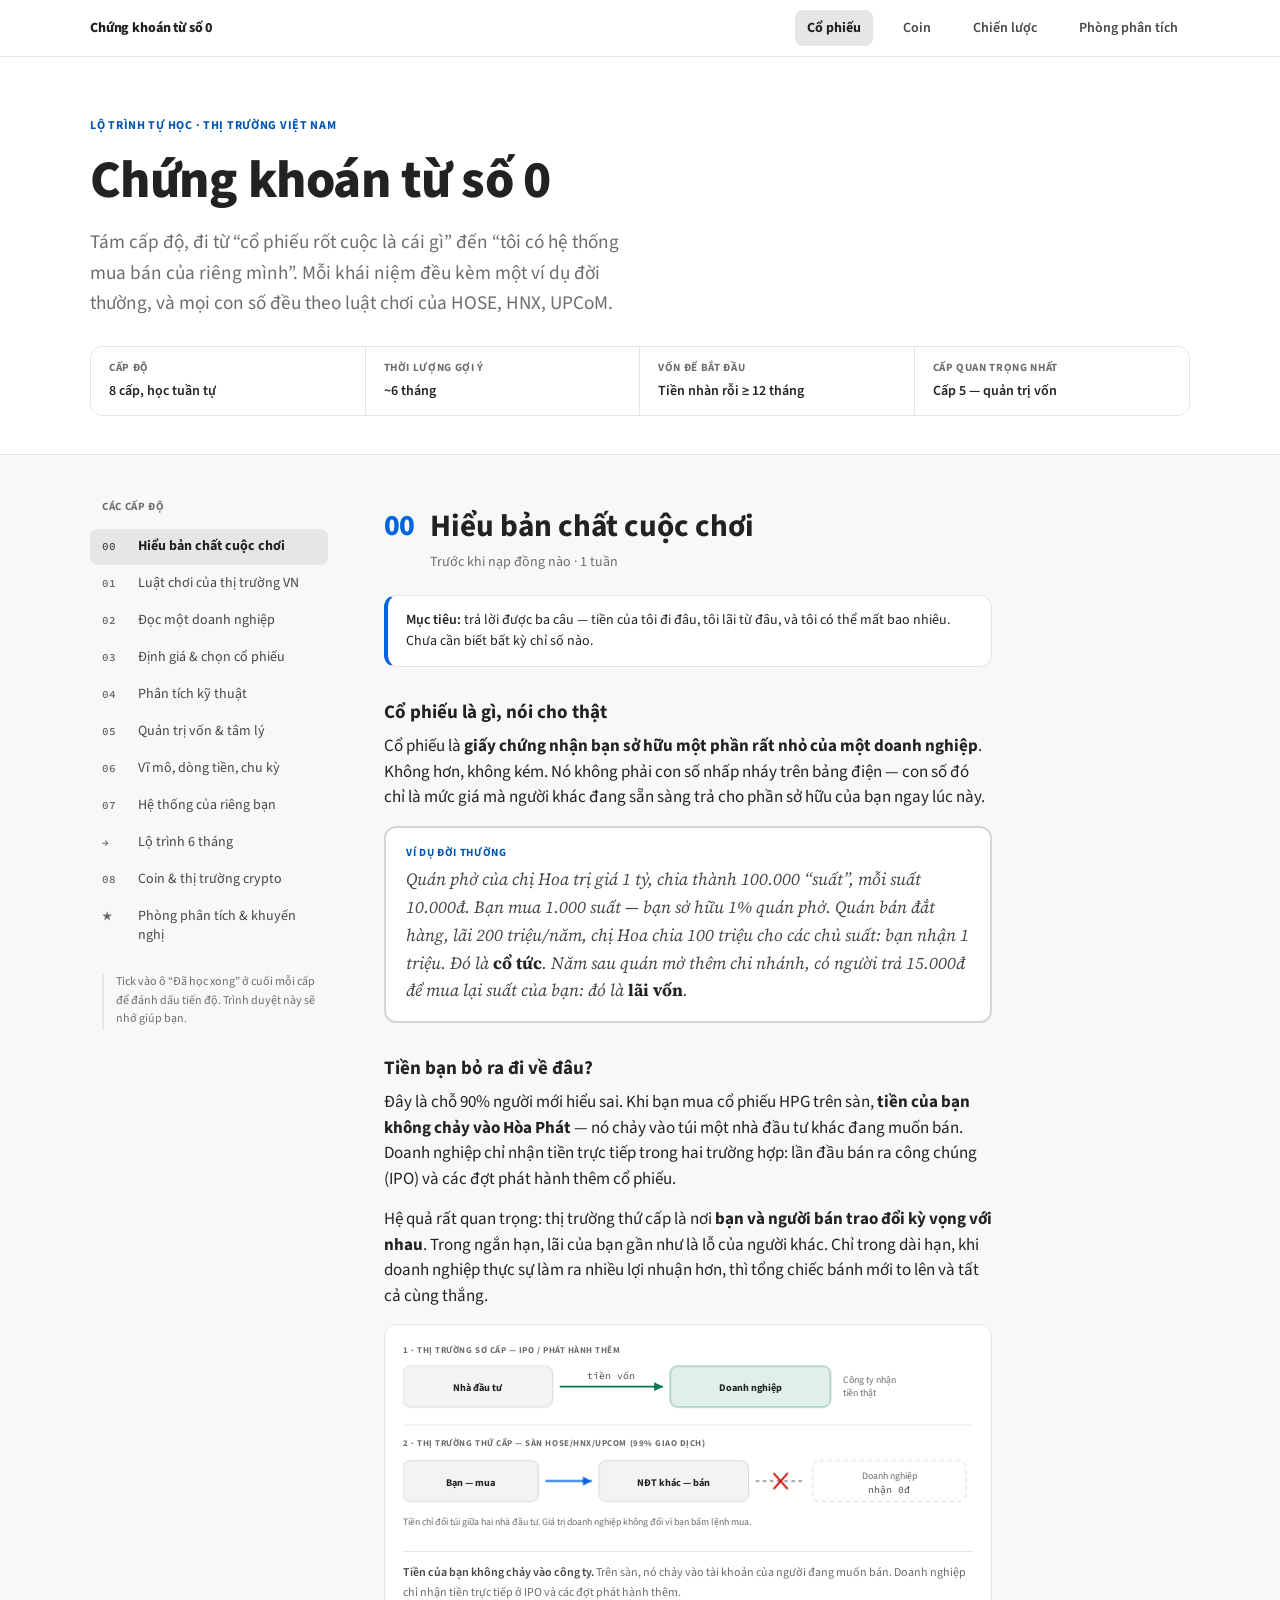
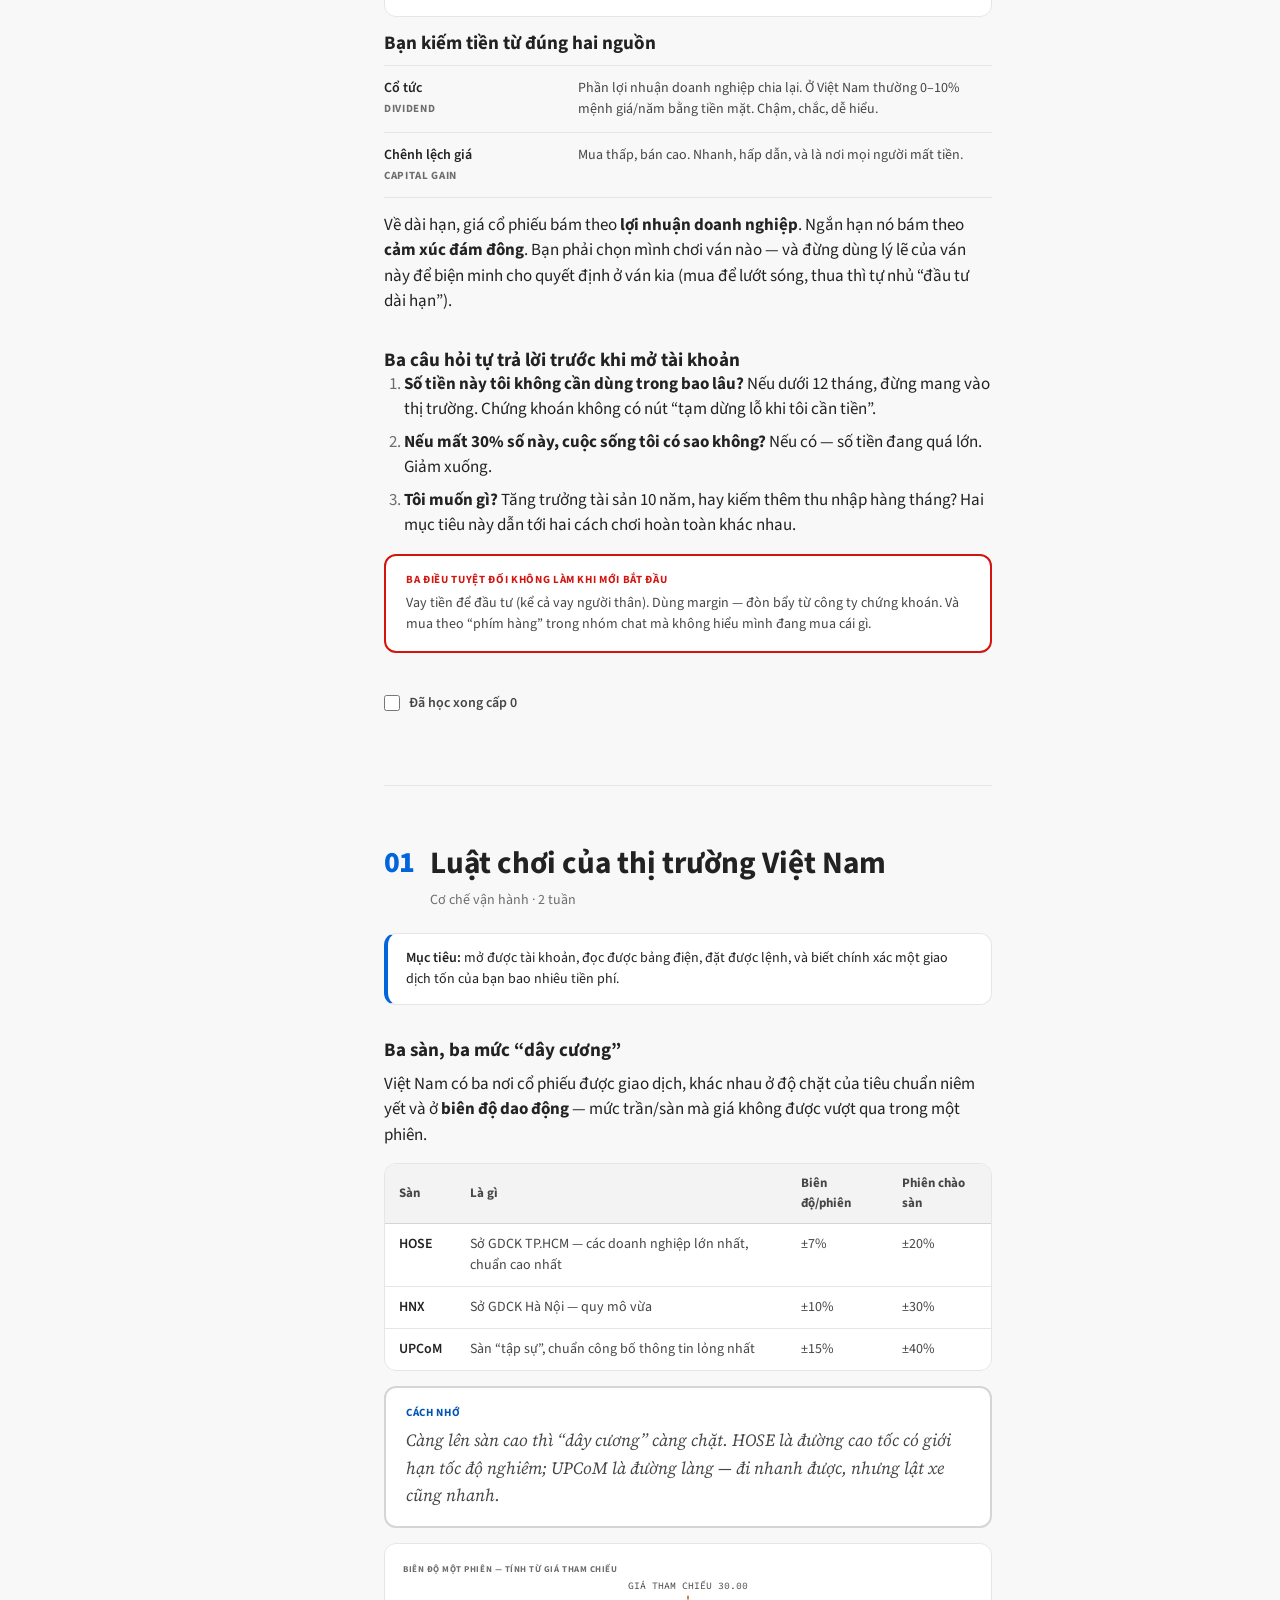
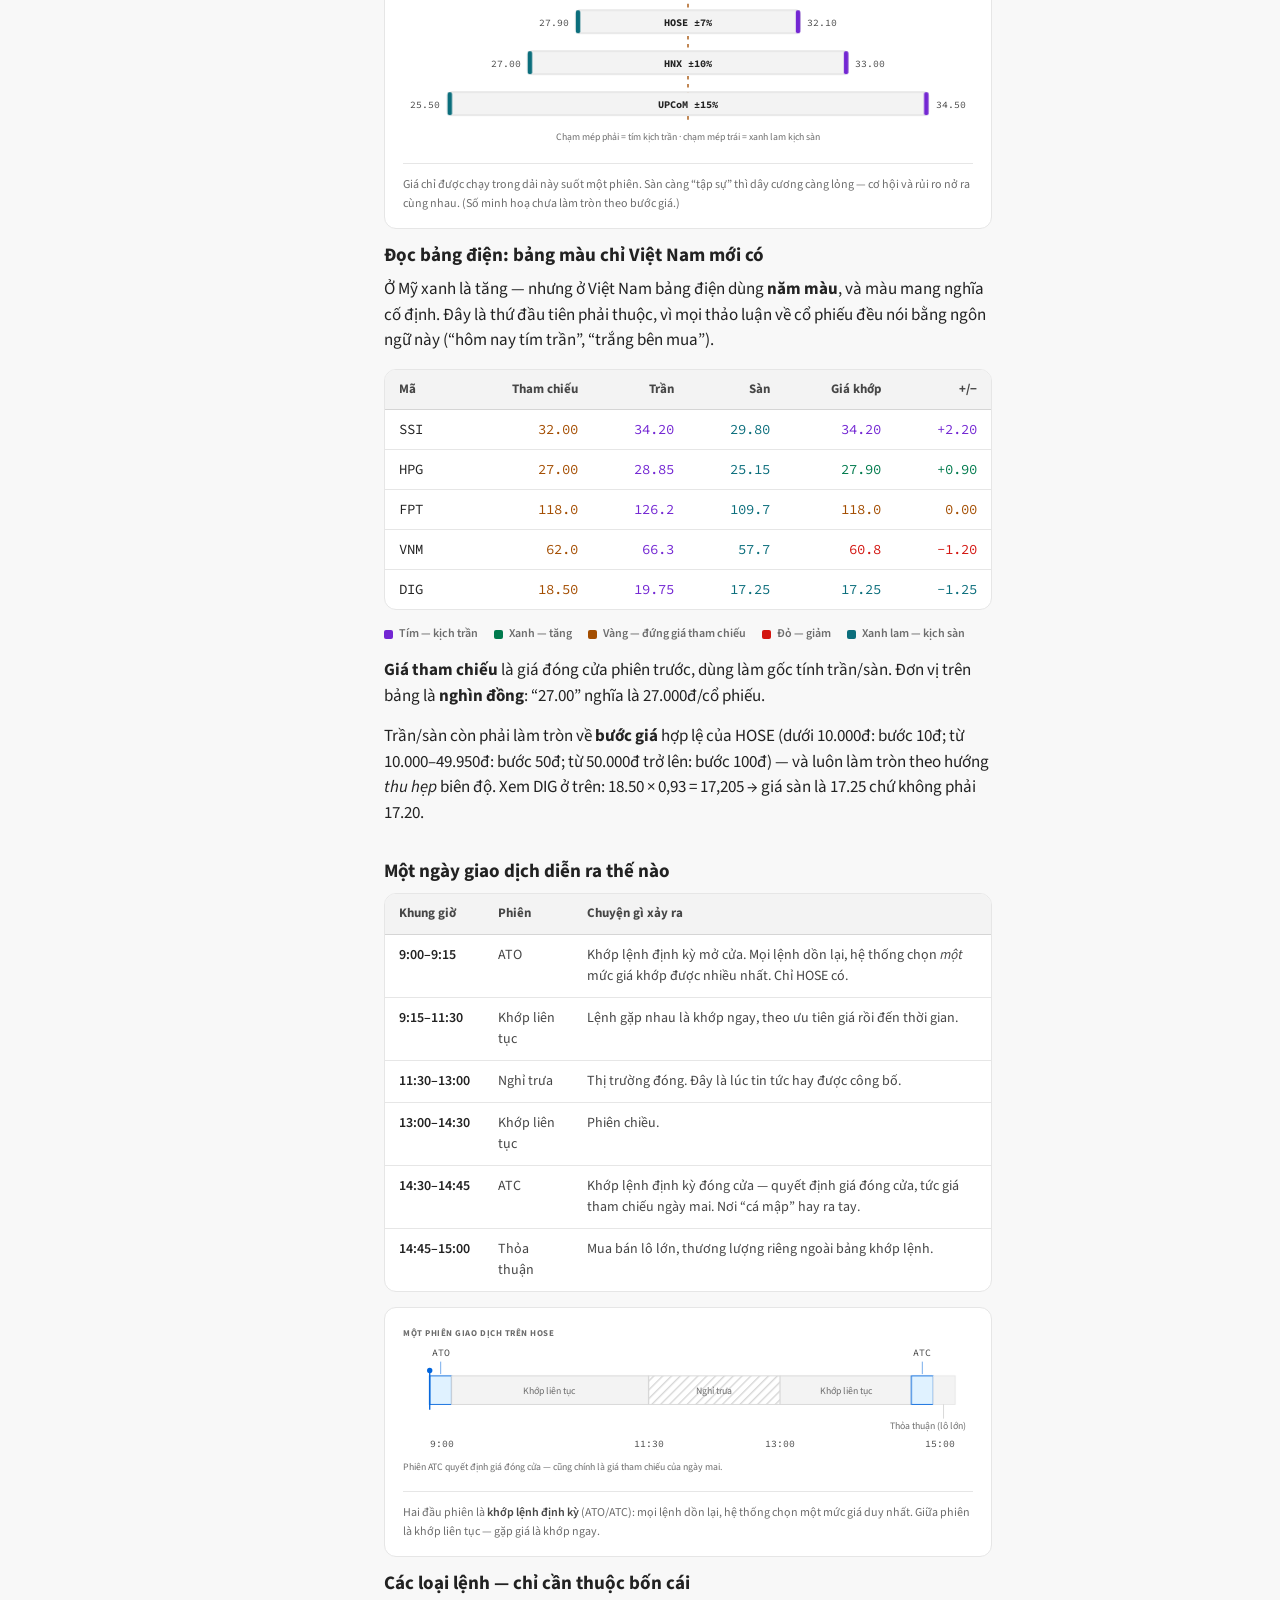
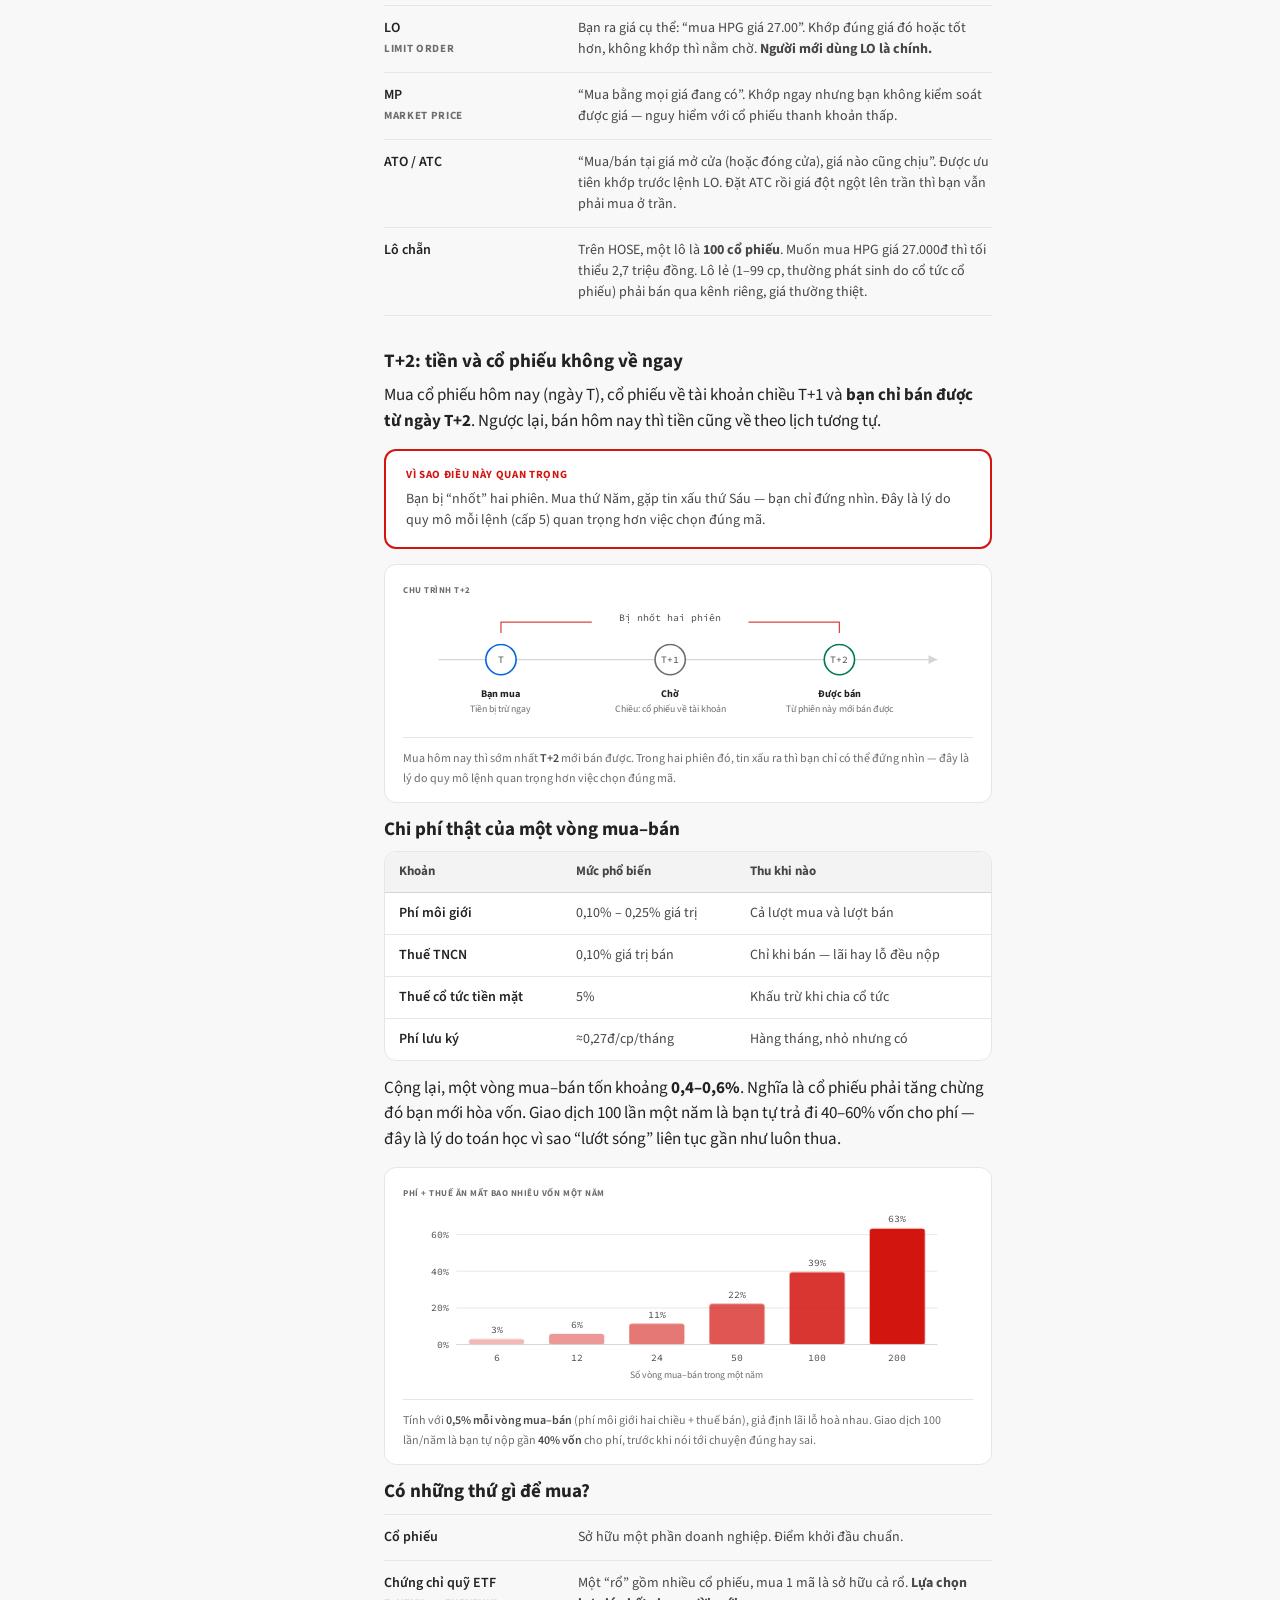
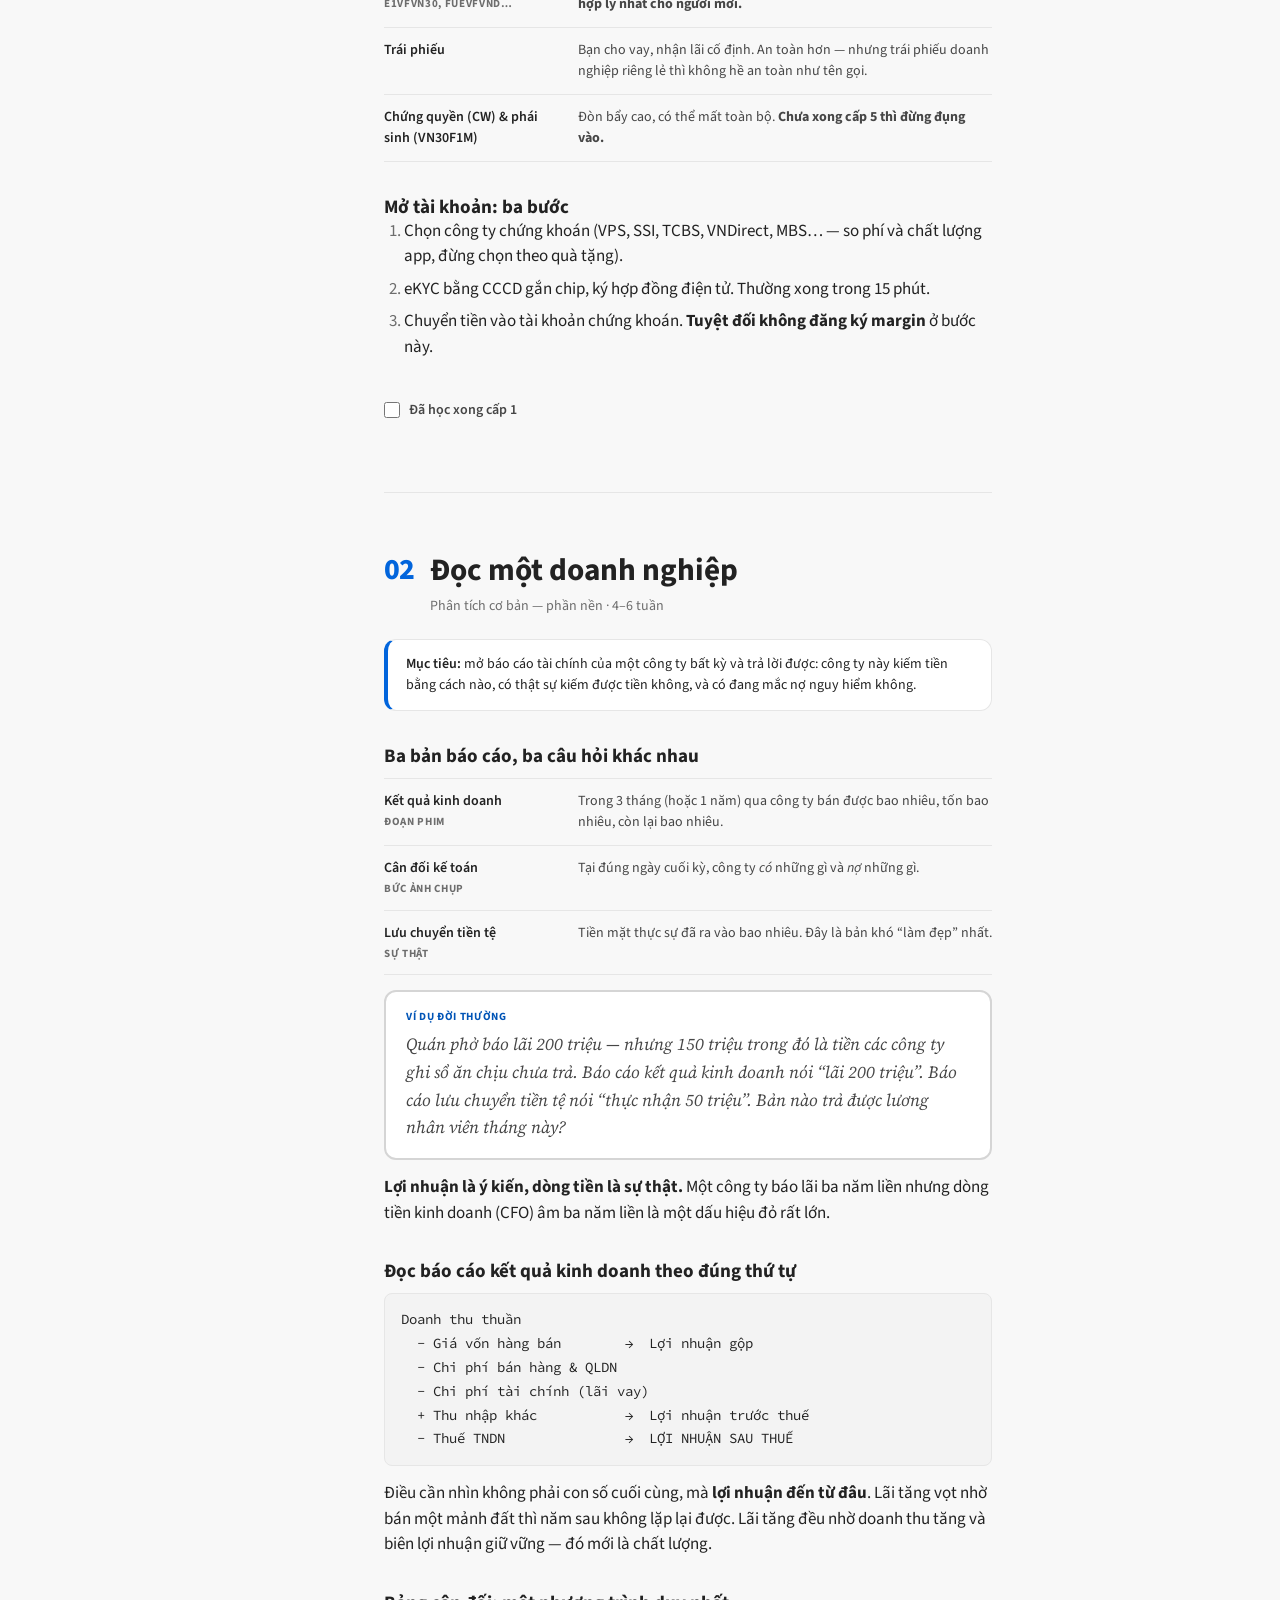
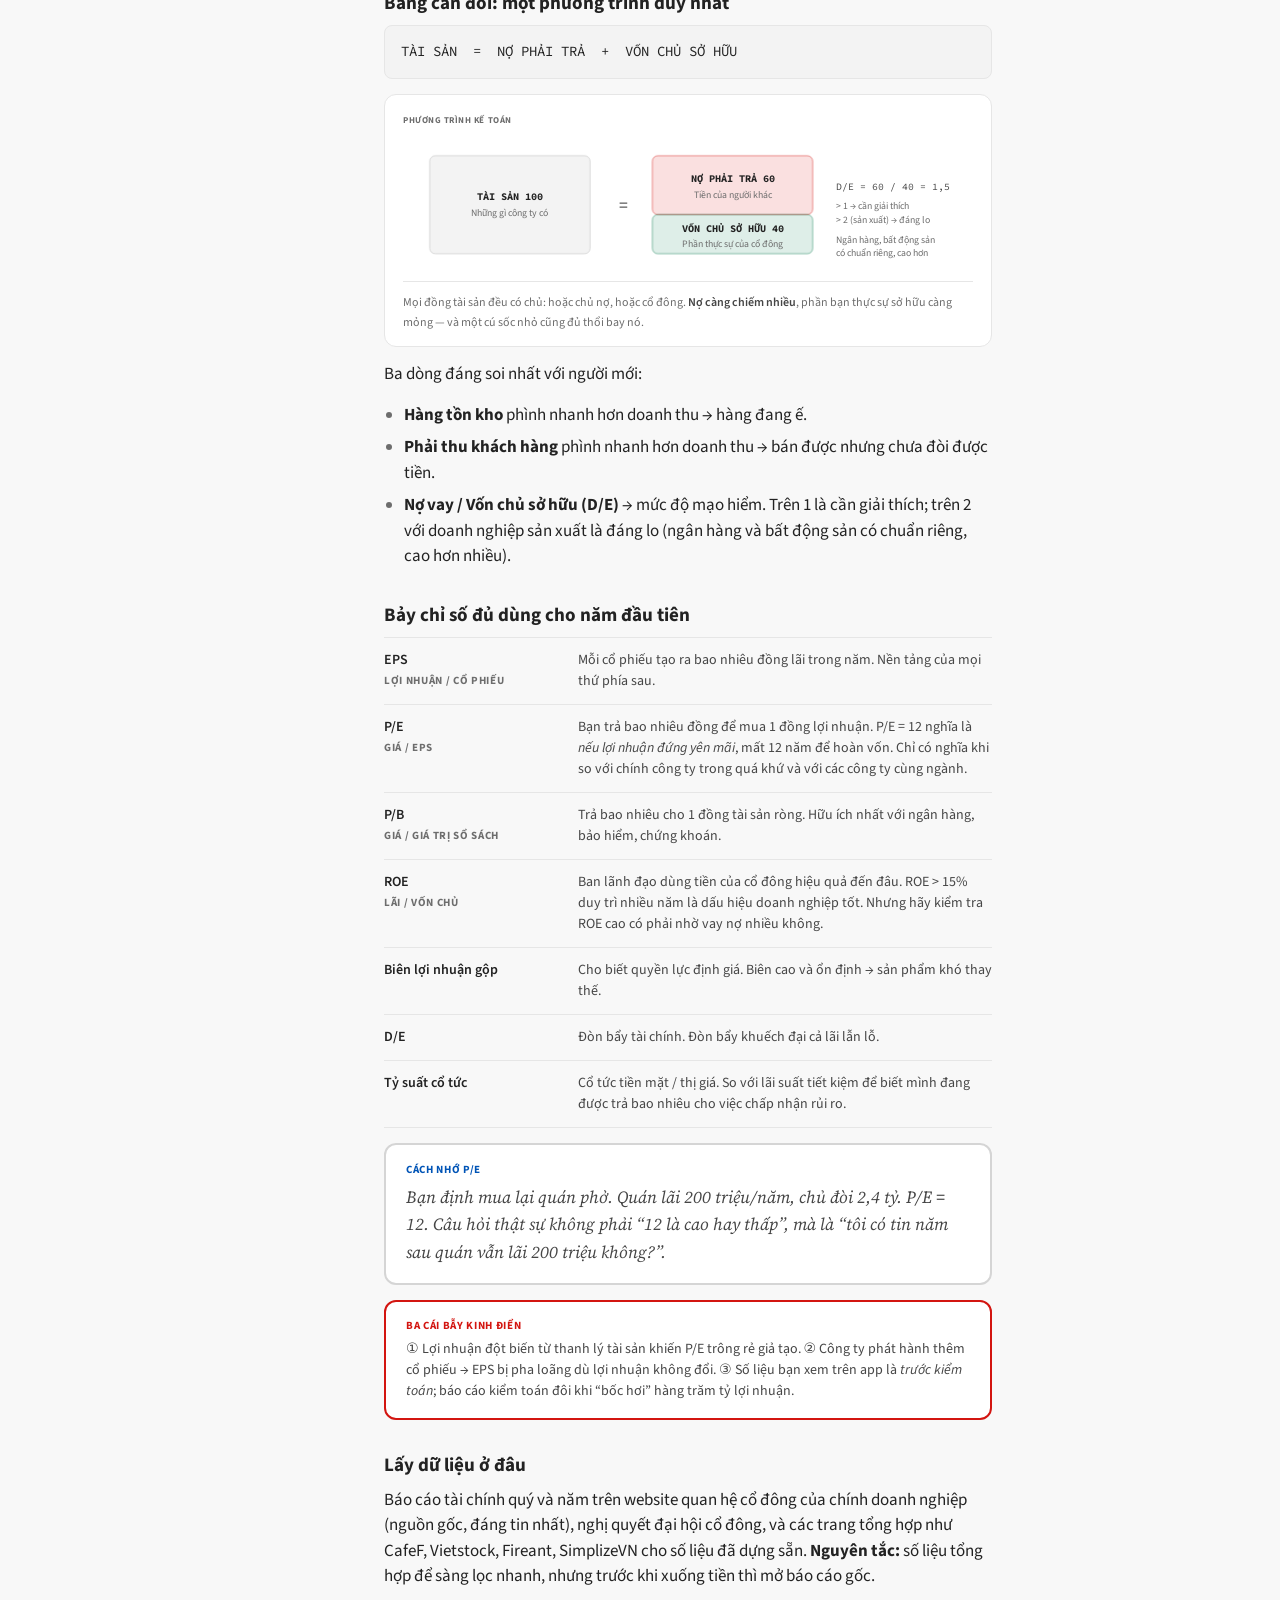
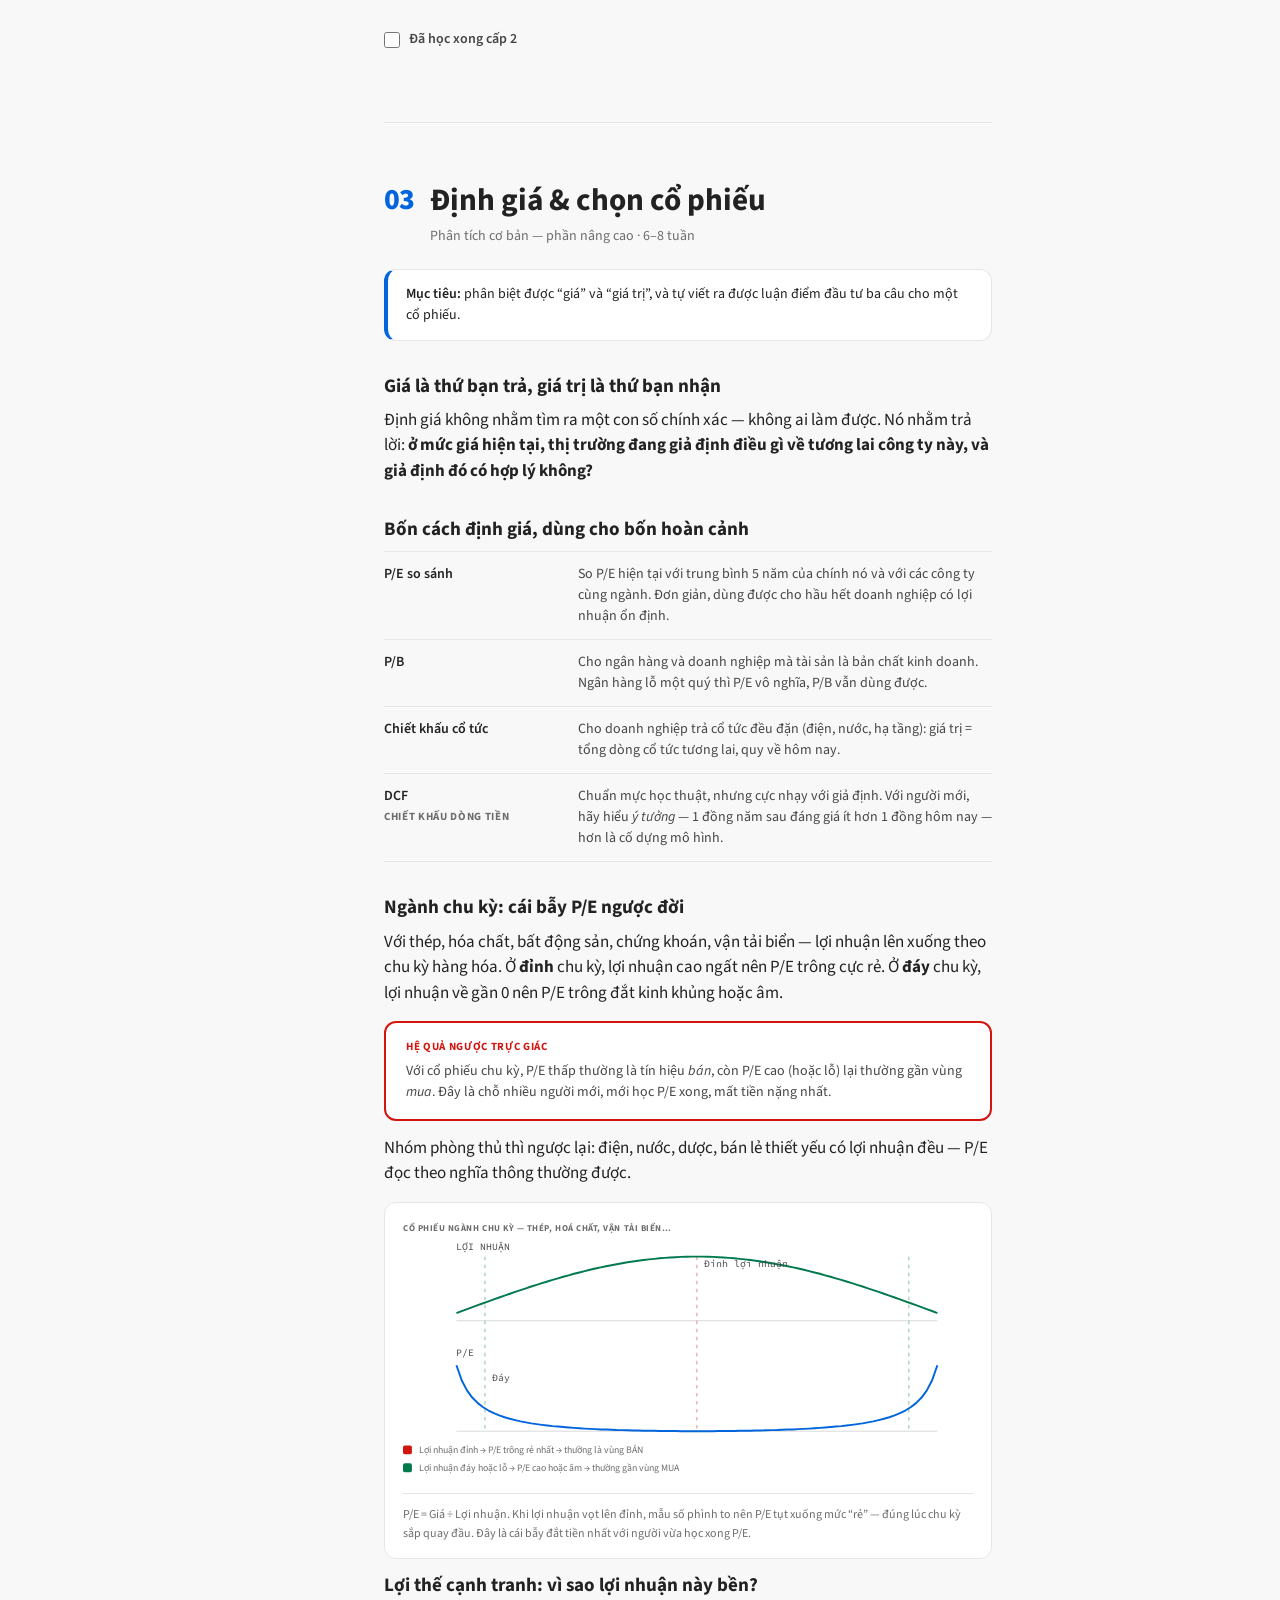
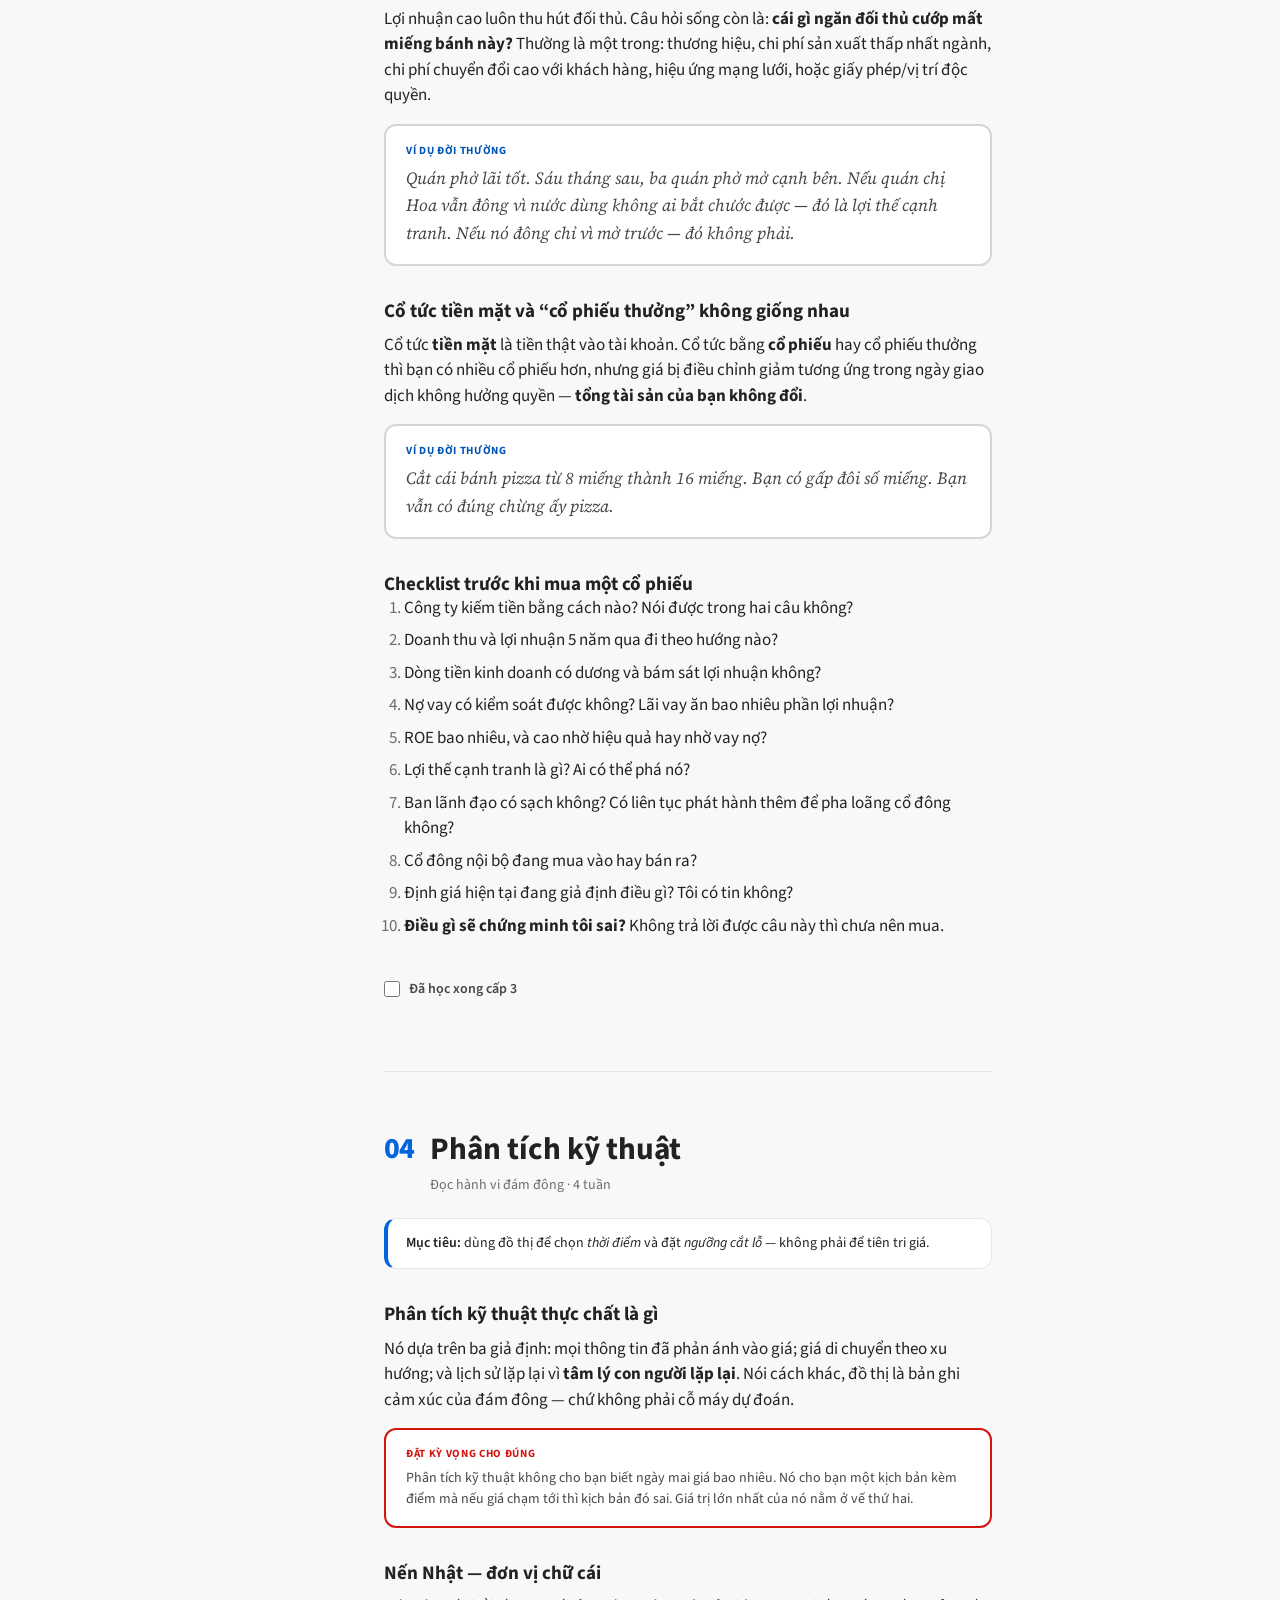
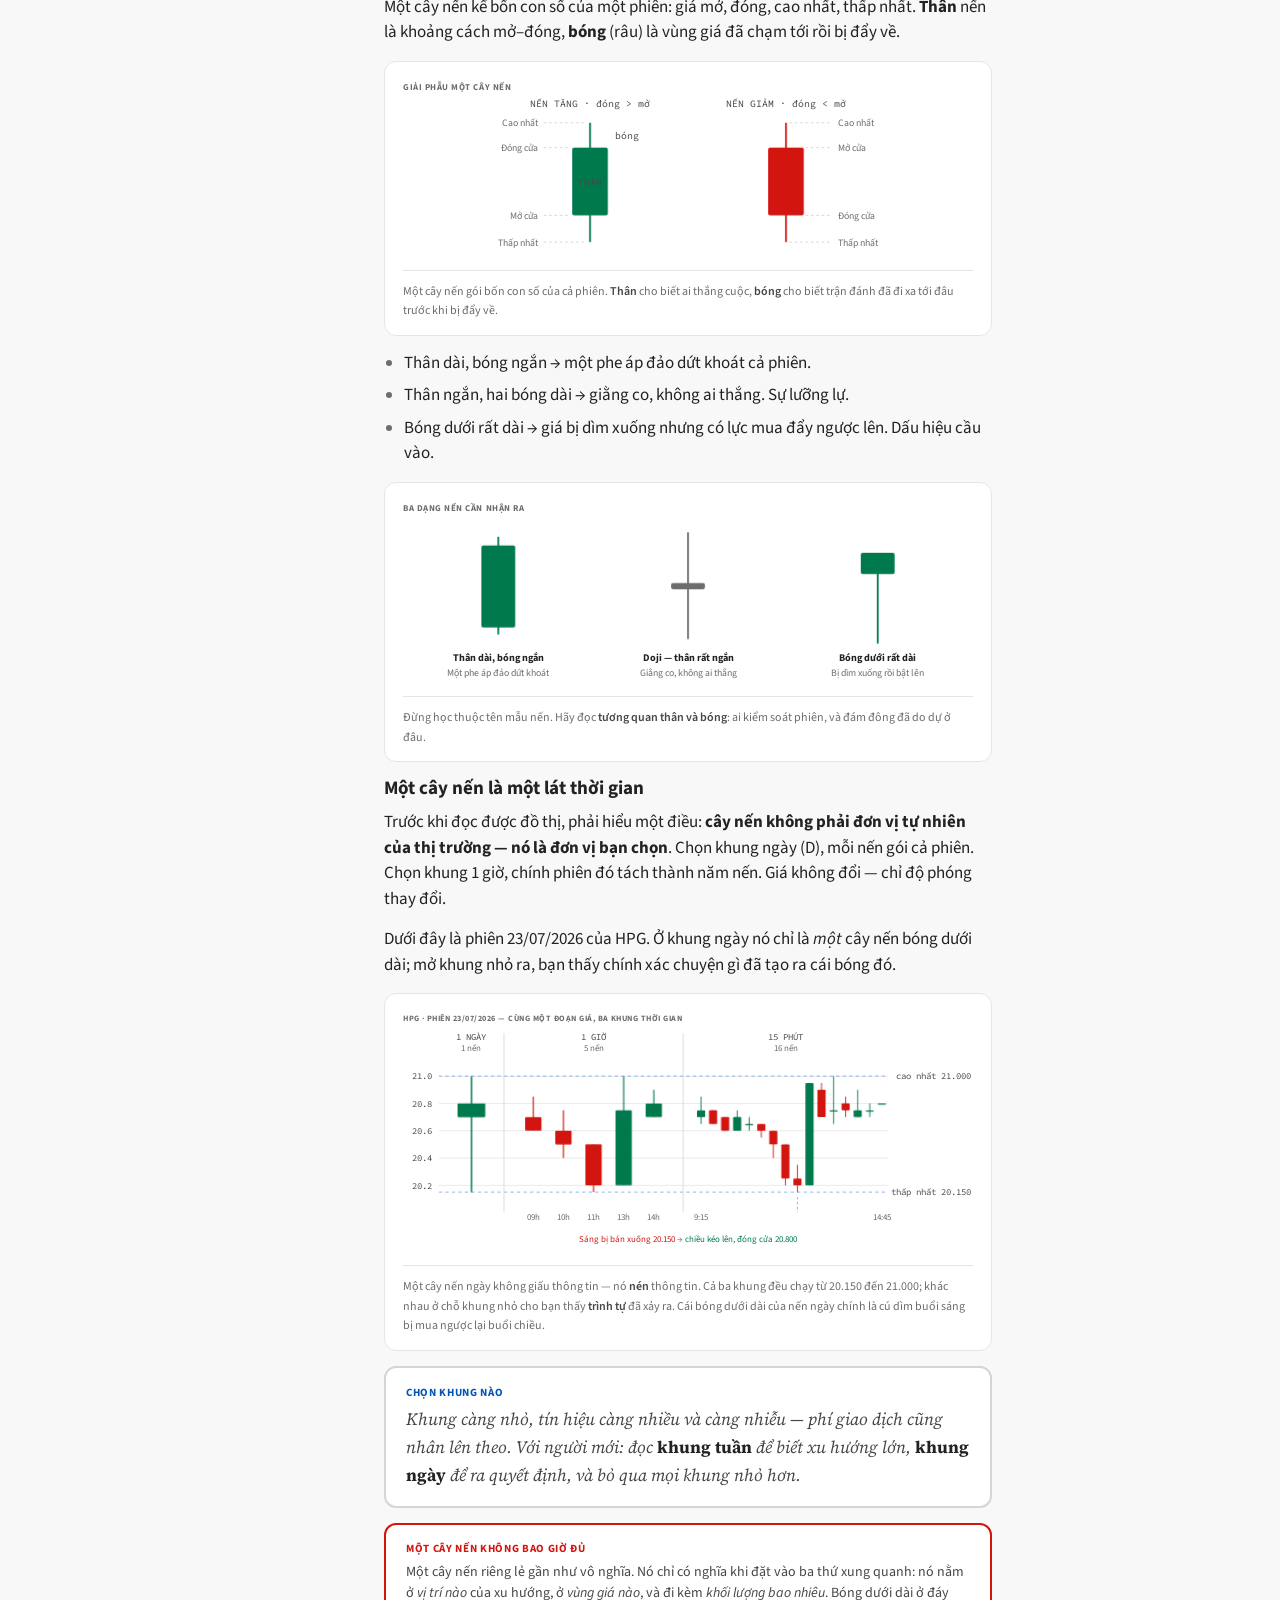
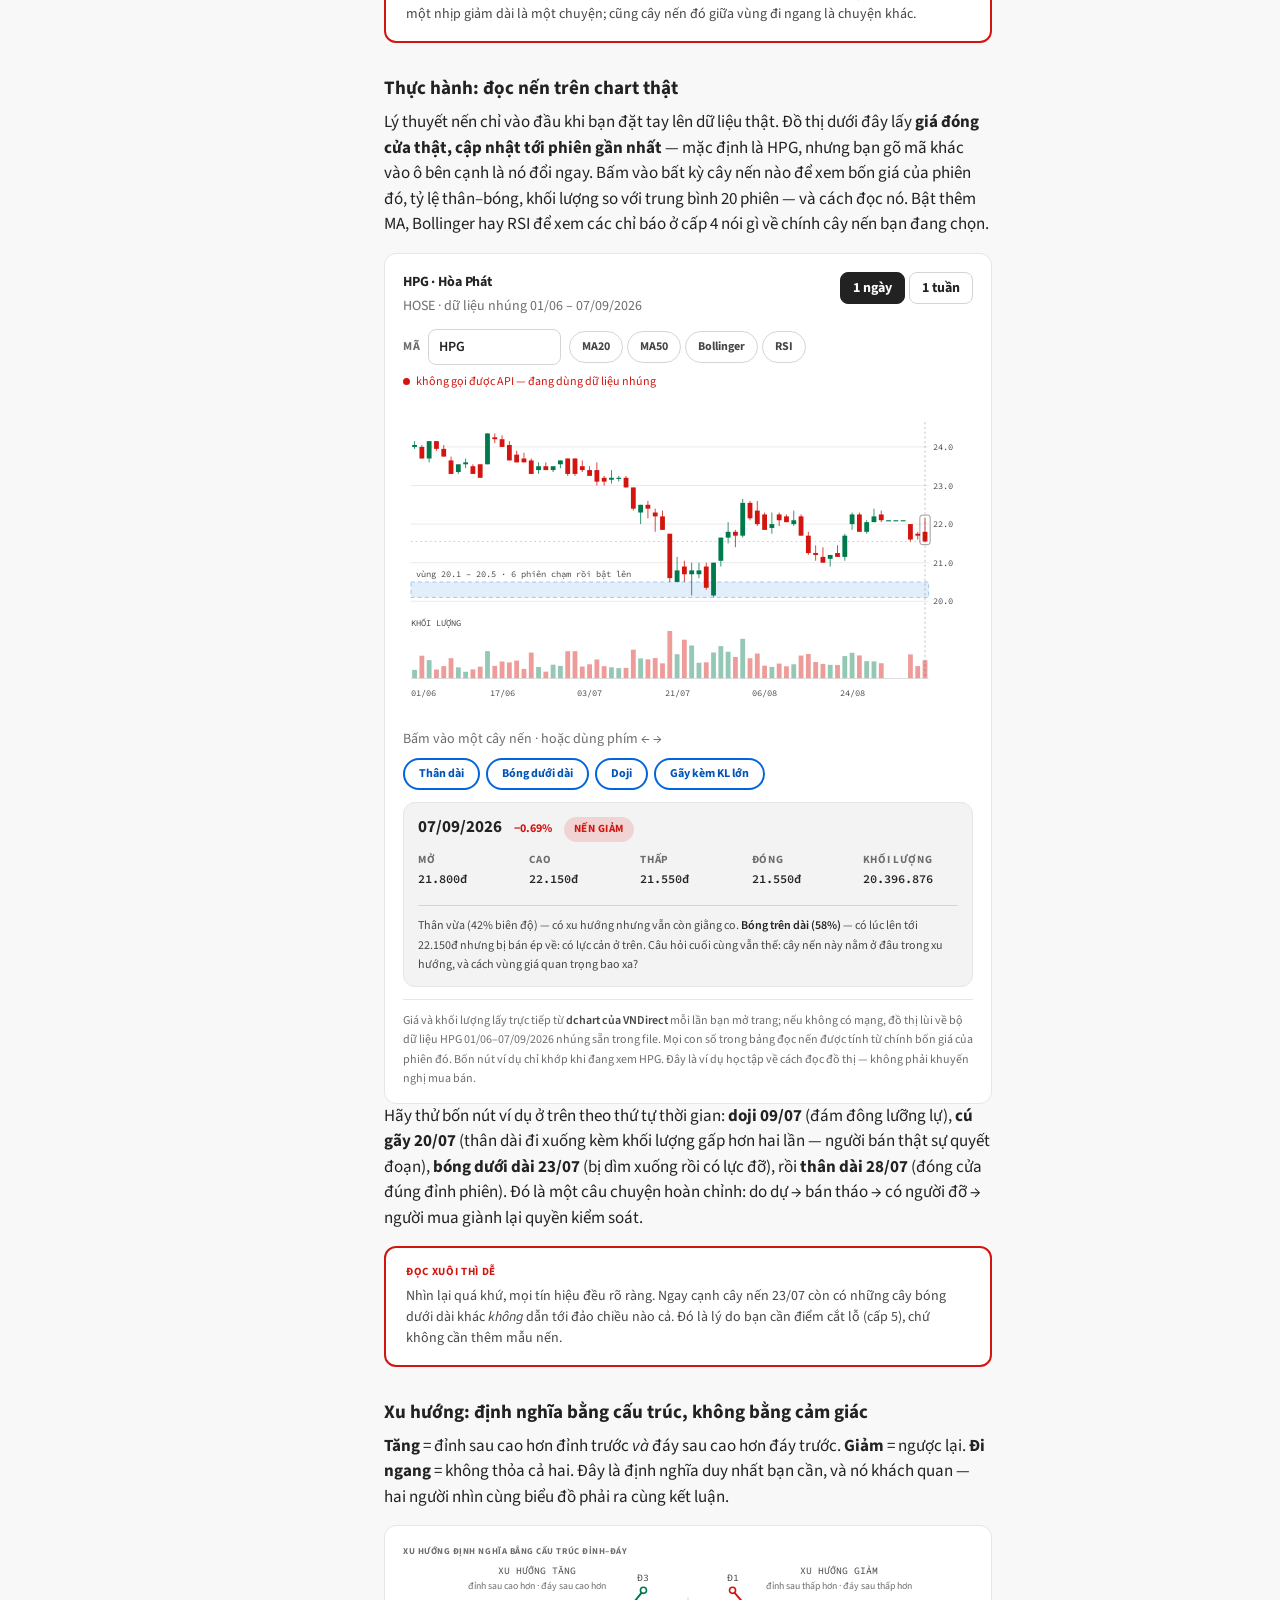
==== commit 1e50ca46: "Thêm trang chiến lược: bài học các cách trade và phòng backtest Trang chien-luoc.html giải thích chi" ====
--- a/index.html
+++ b/index.html
@@ -24,6 +24,7 @@
     <a class="brand" href="index.html">Chứng khoán từ số 0</a>
     <a class="nav" href="index.html" aria-current="page">Cổ phiếu</a>
     <a class="nav" href="coin.html">Coin</a>
+    <a class="nav" href="chien-luoc.html">Chiến lược</a>
     <a class="nav" href="phan-tich.html">Phòng phân tích</a>
   </div>
 </nav>
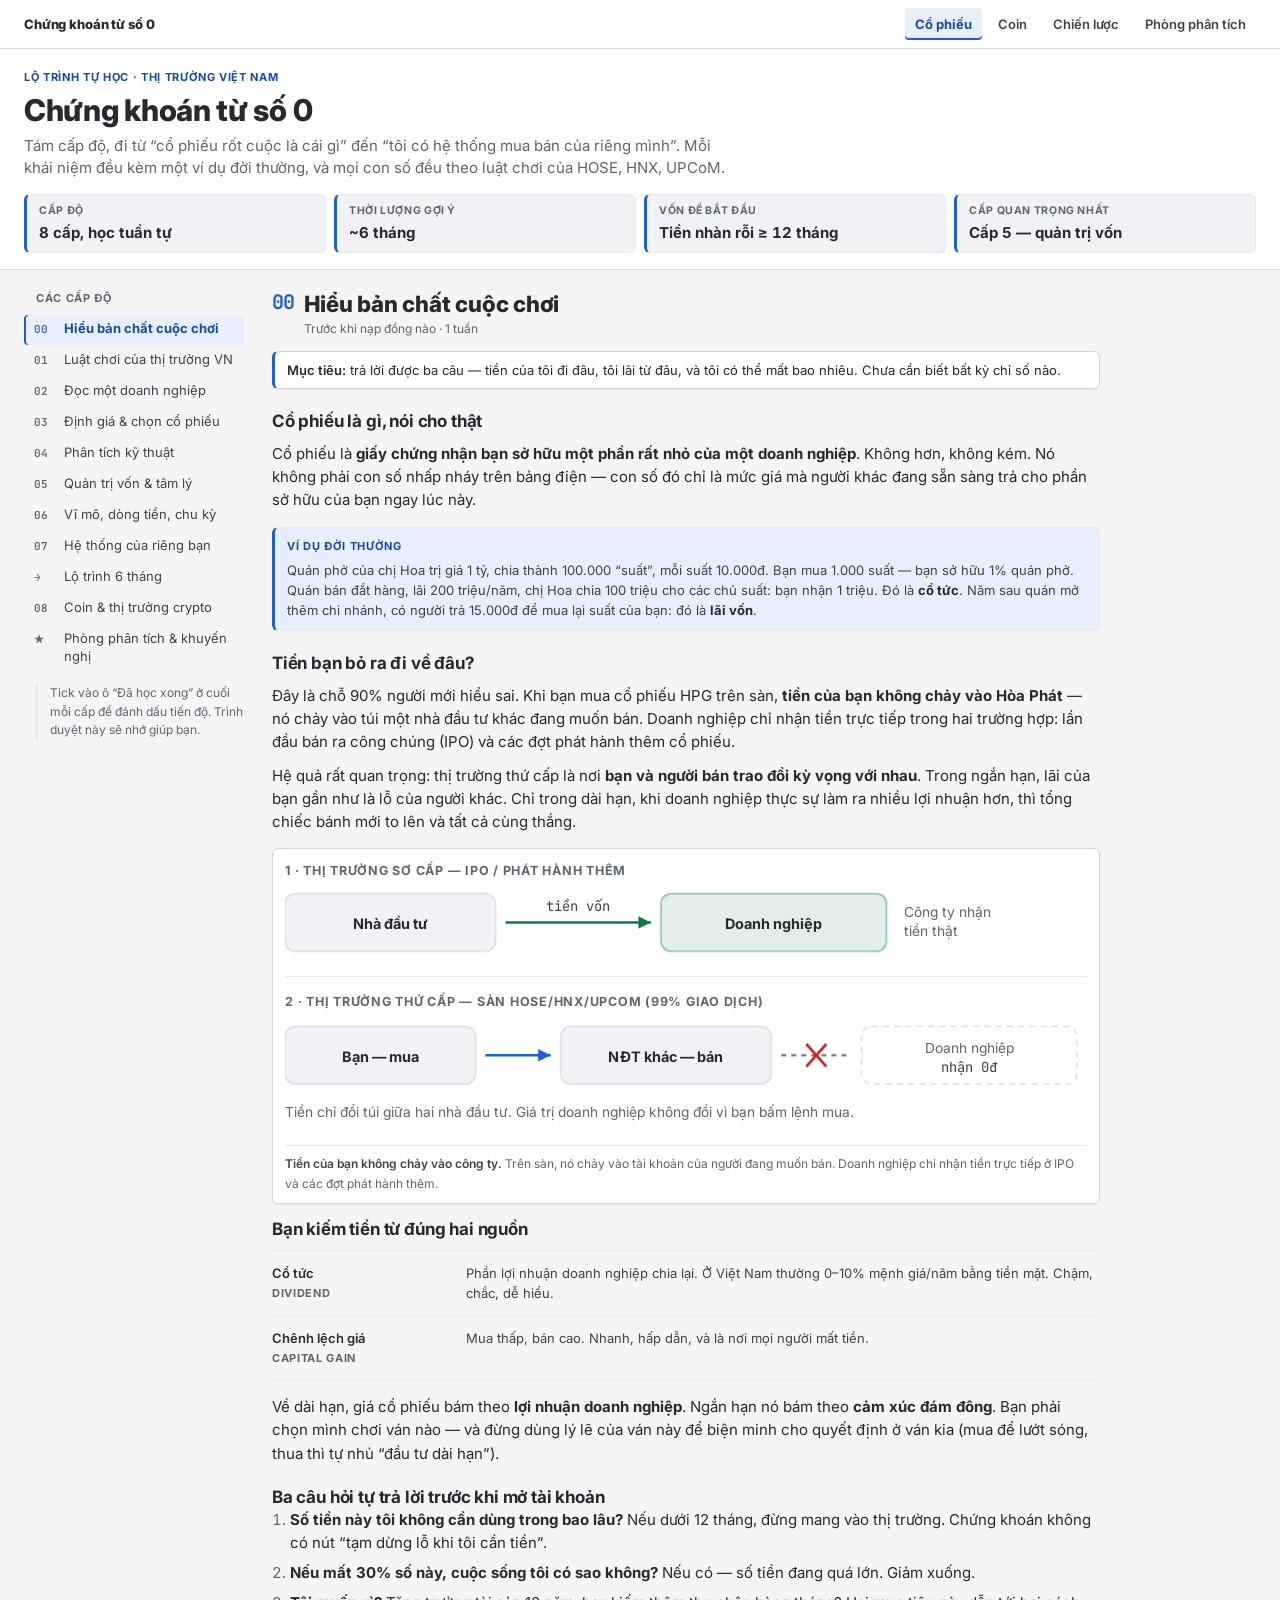
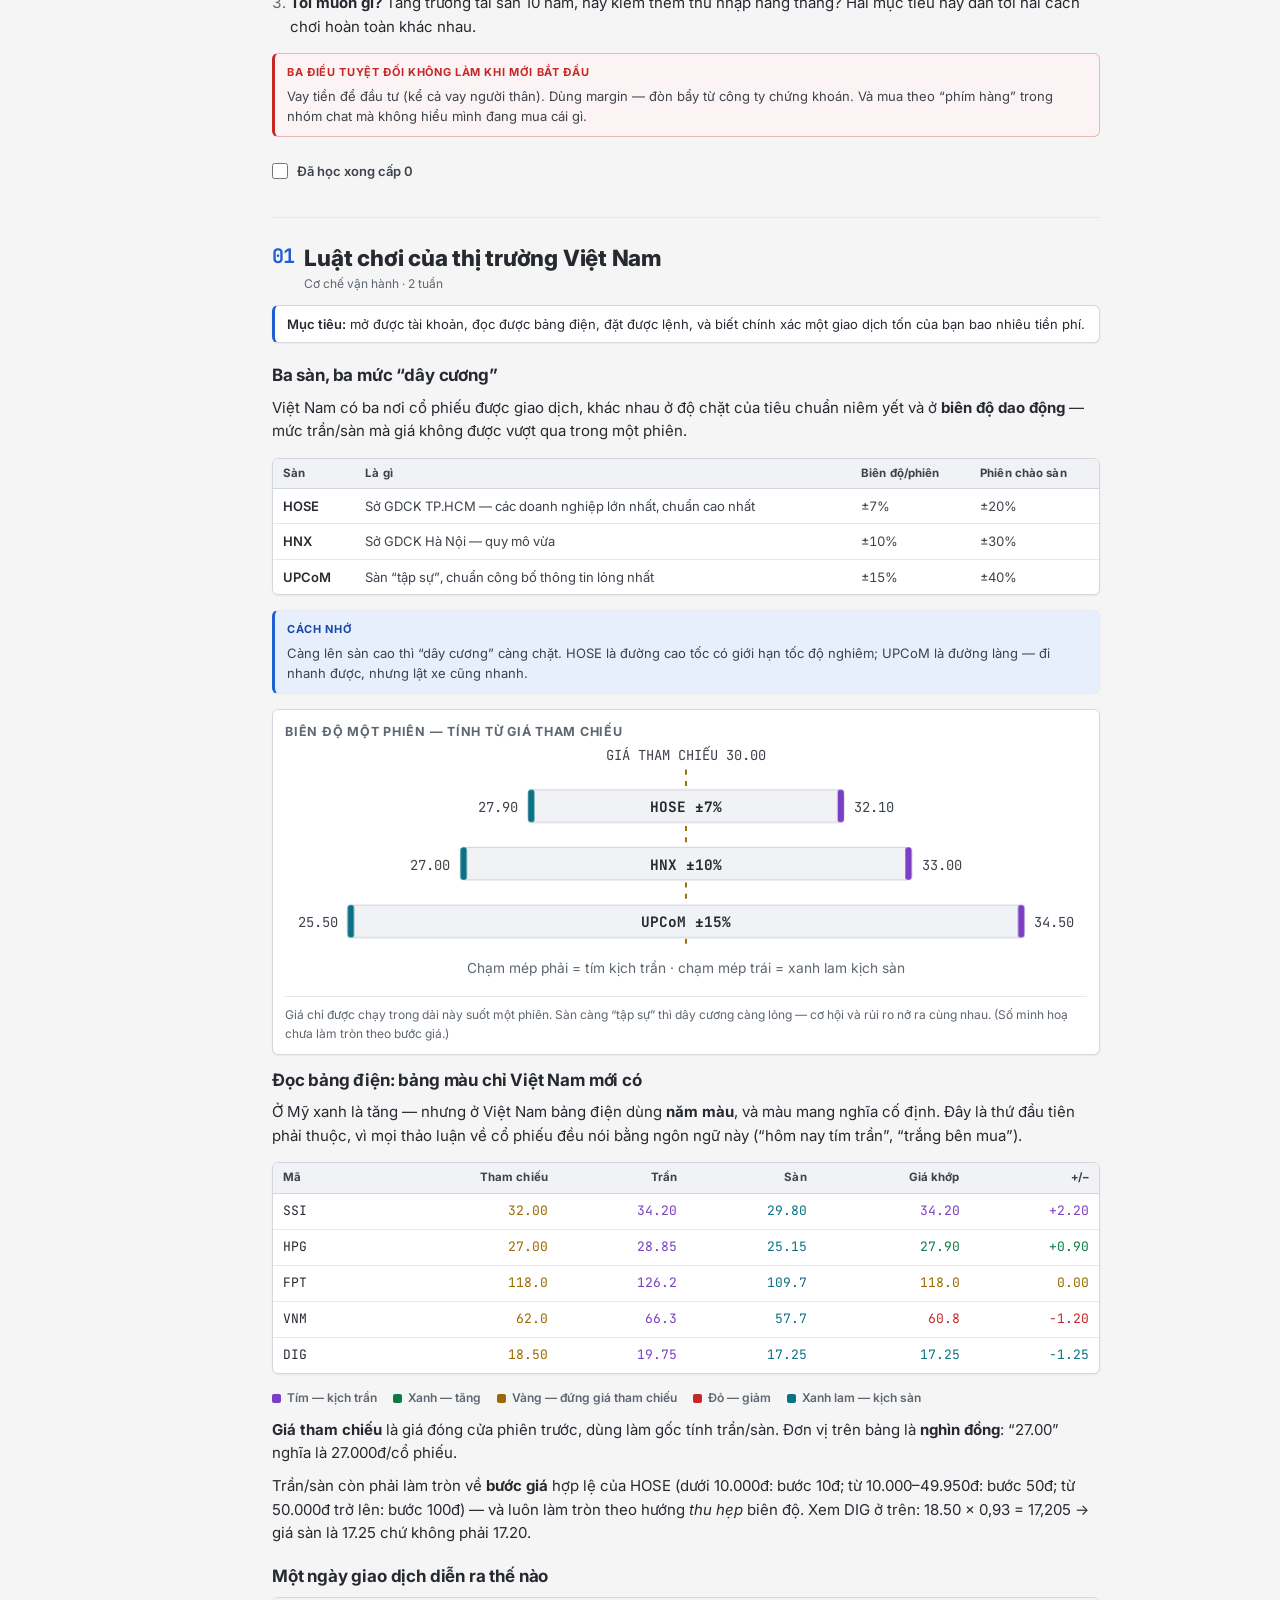
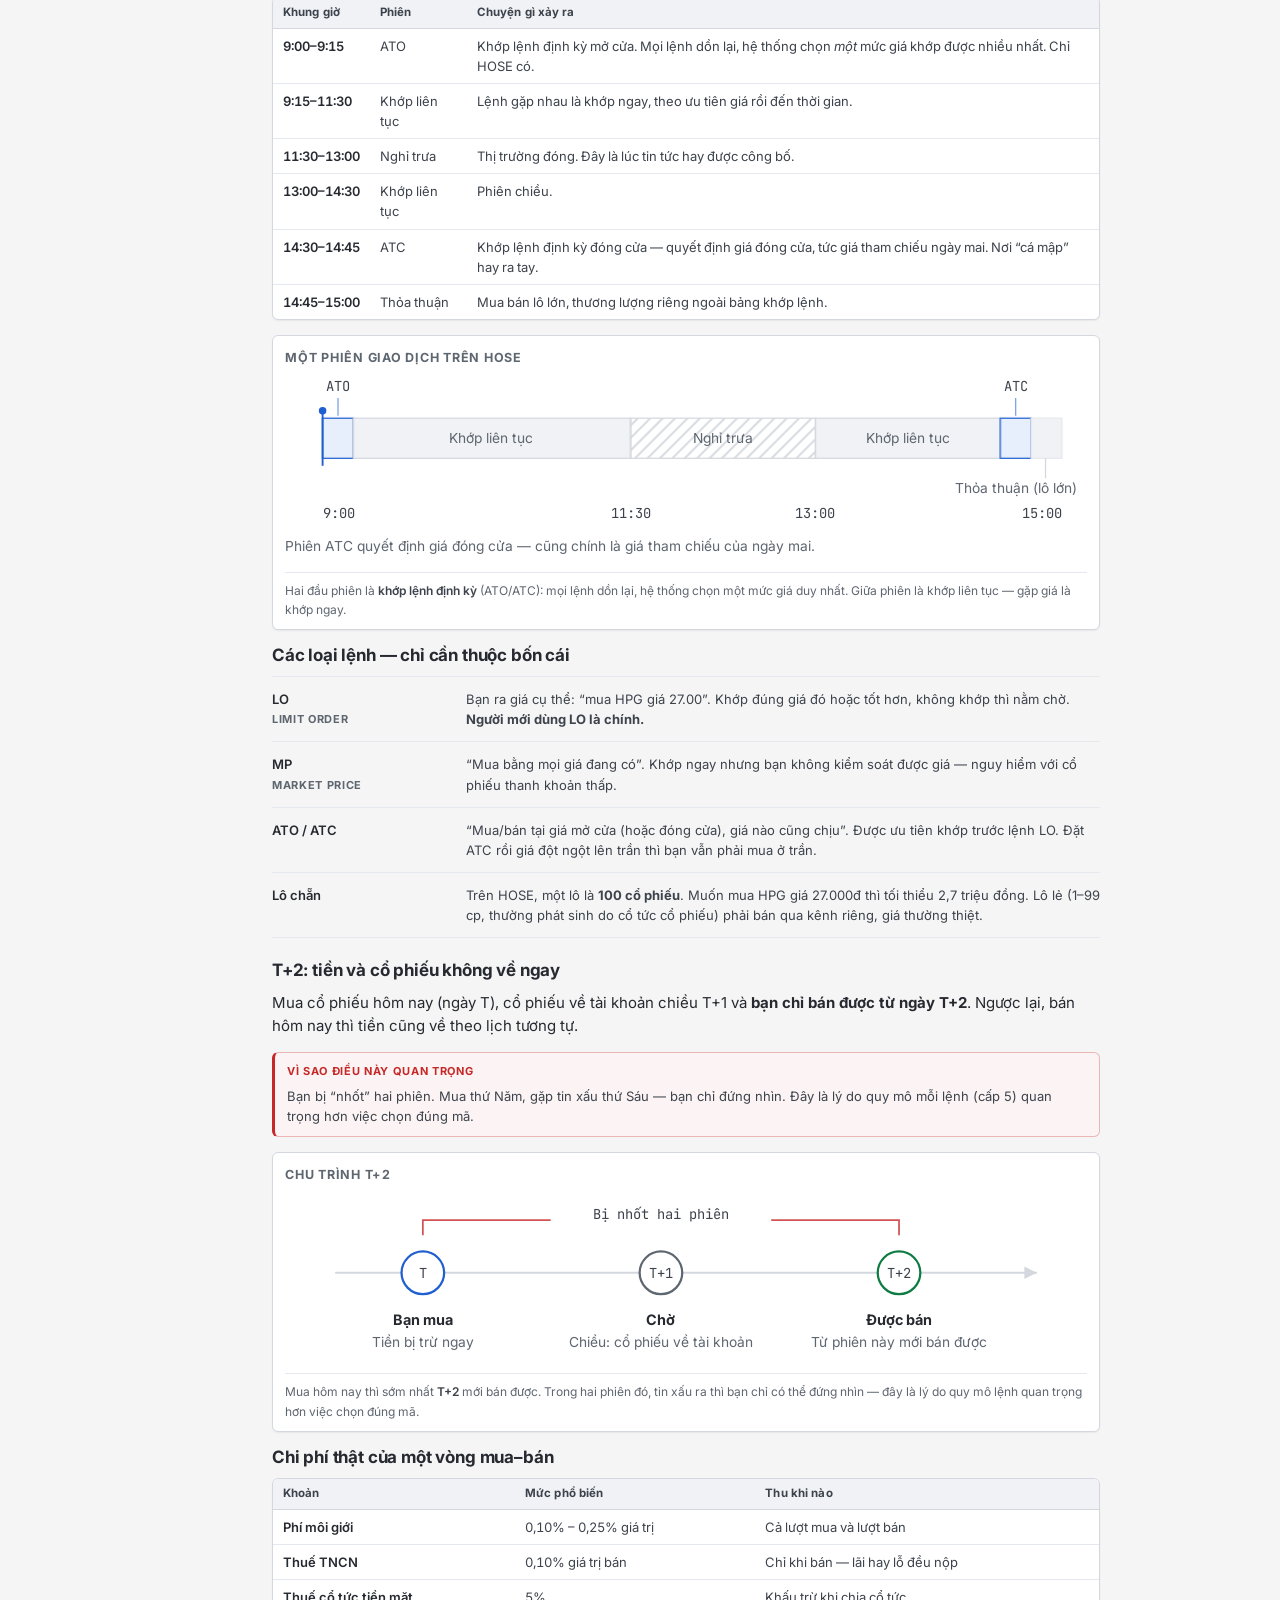
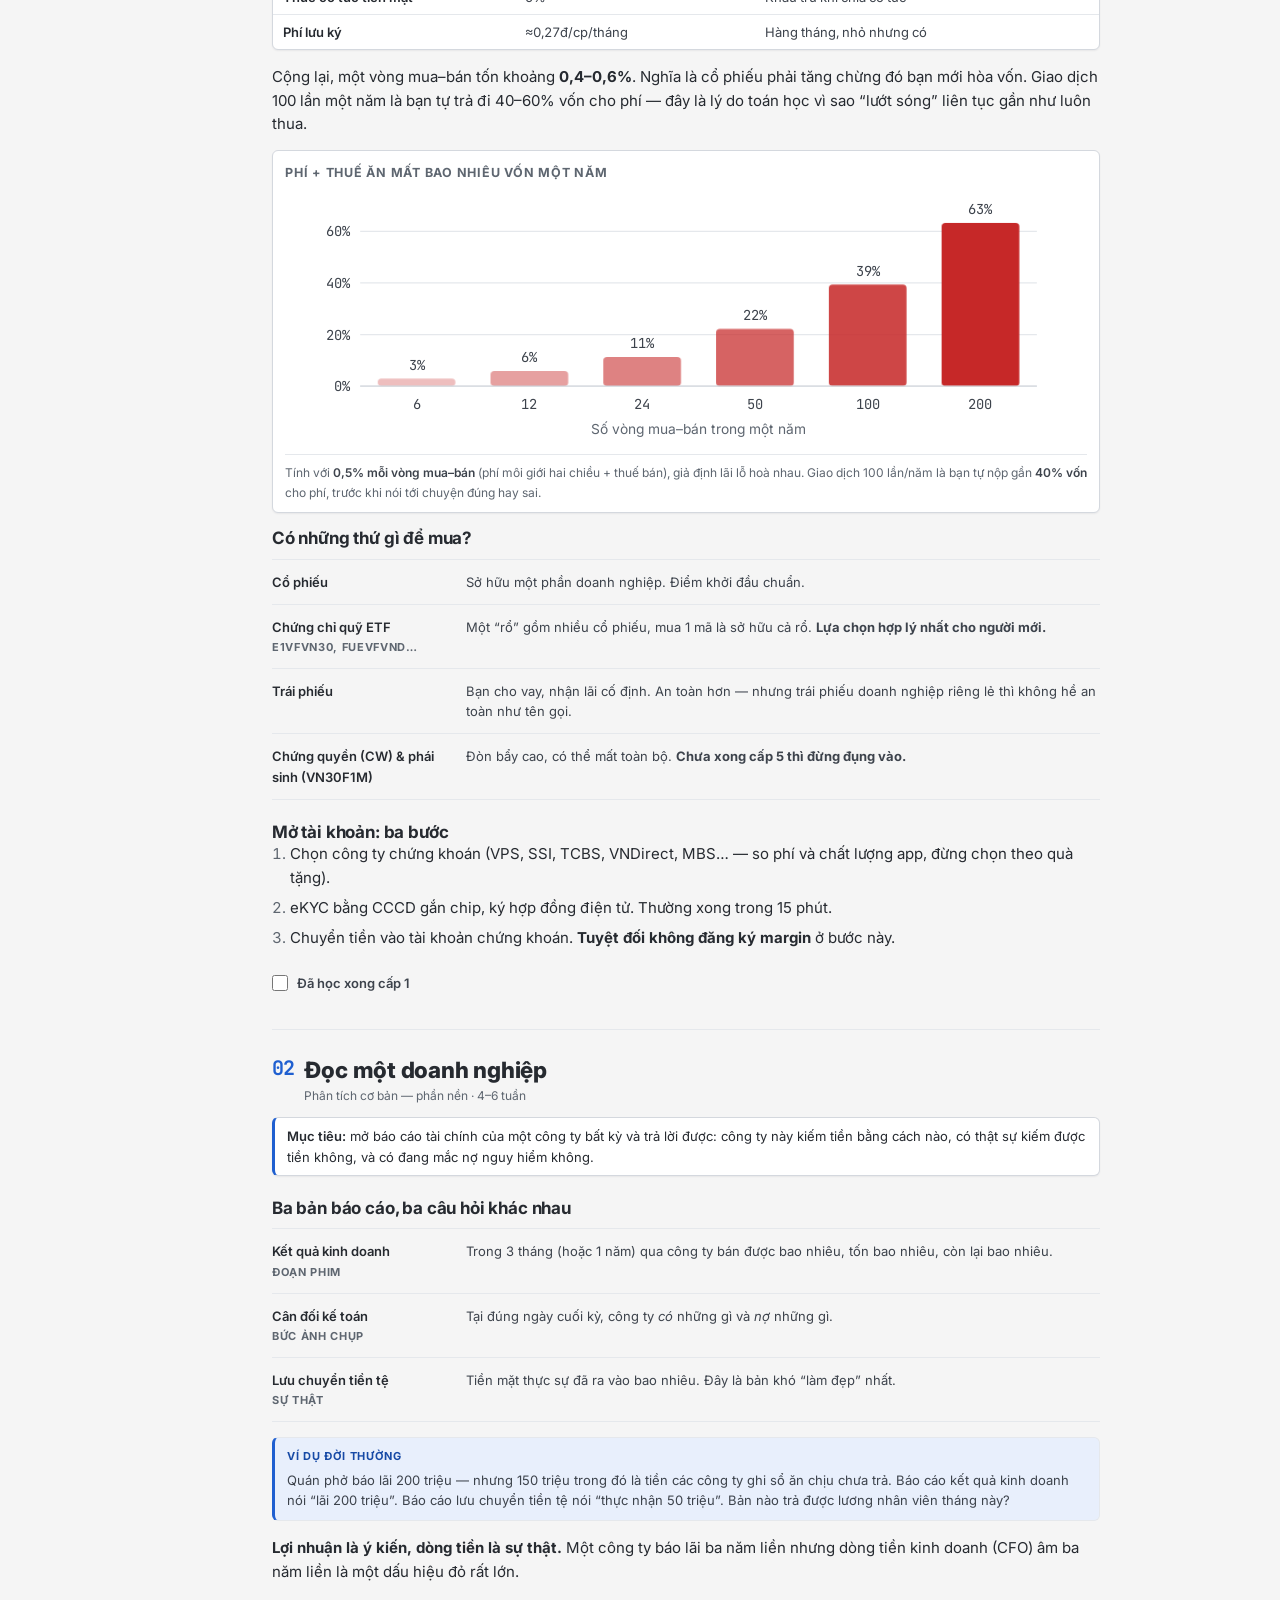
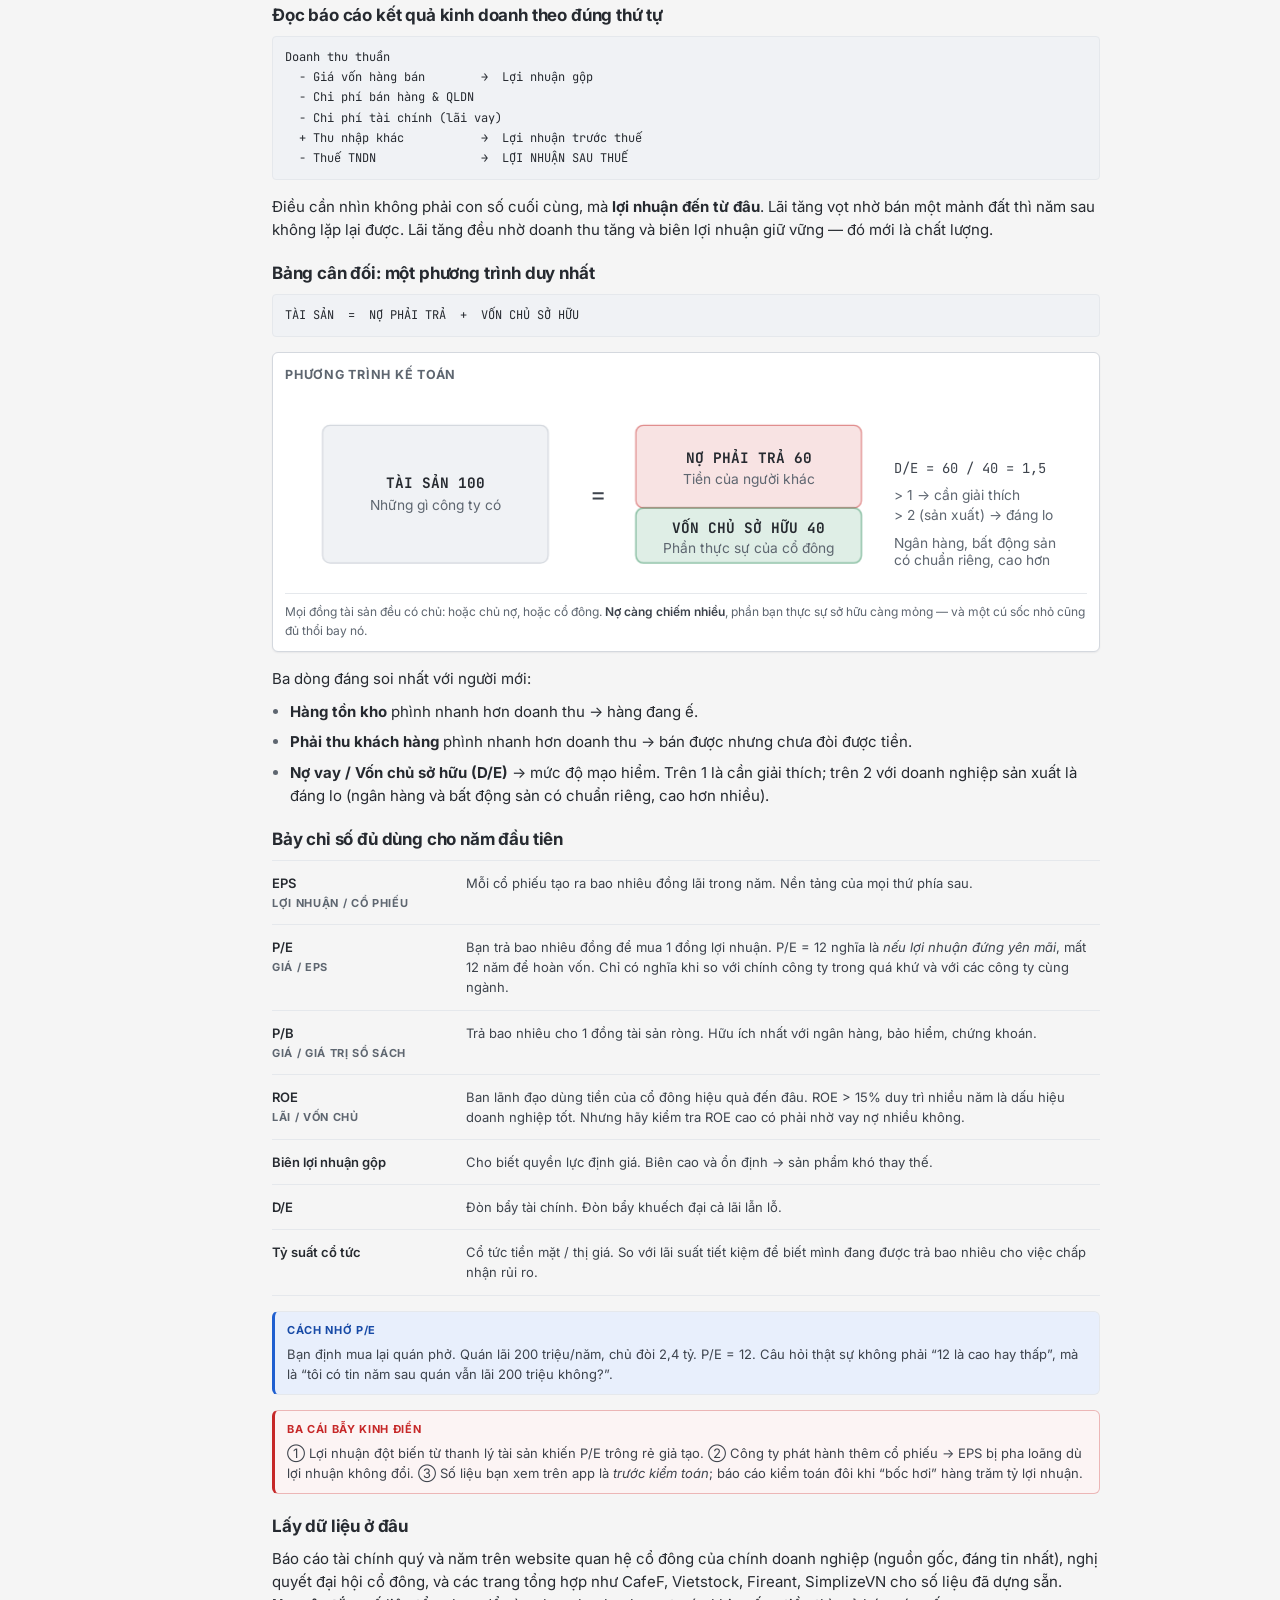
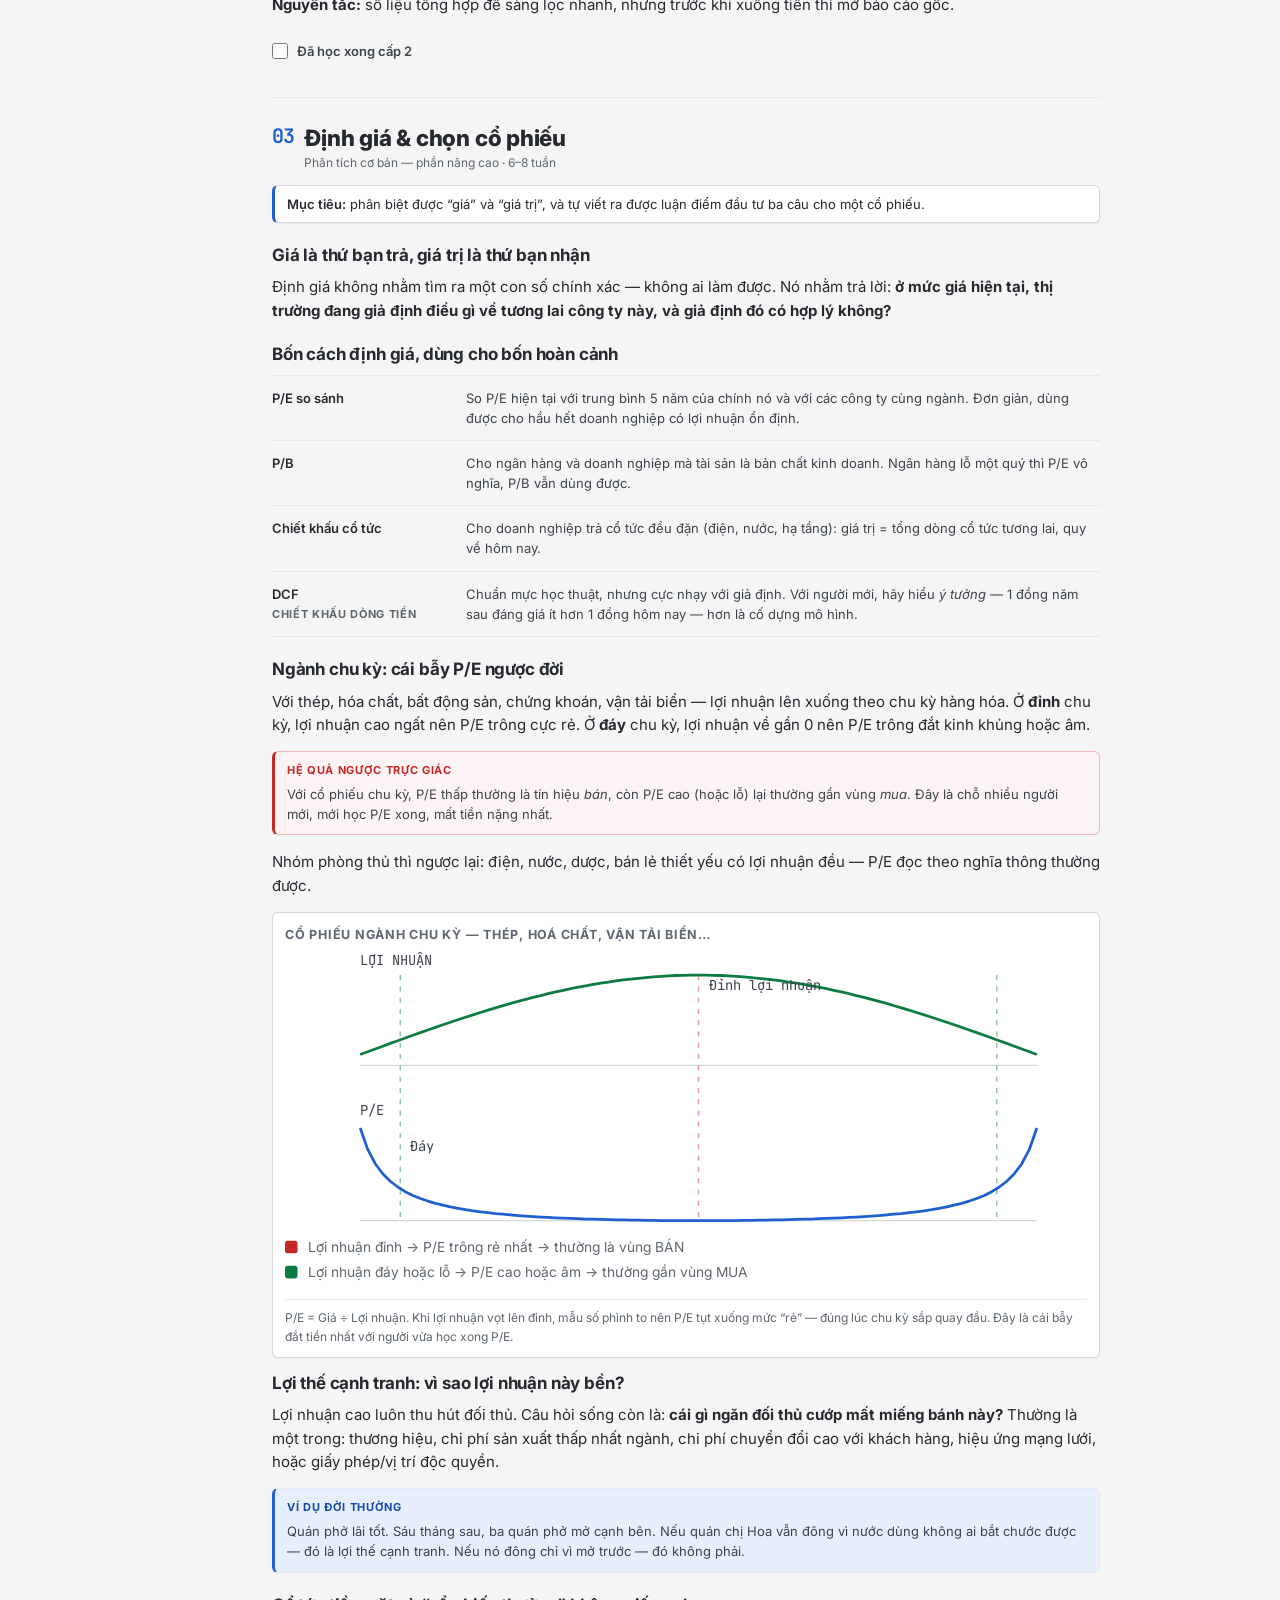
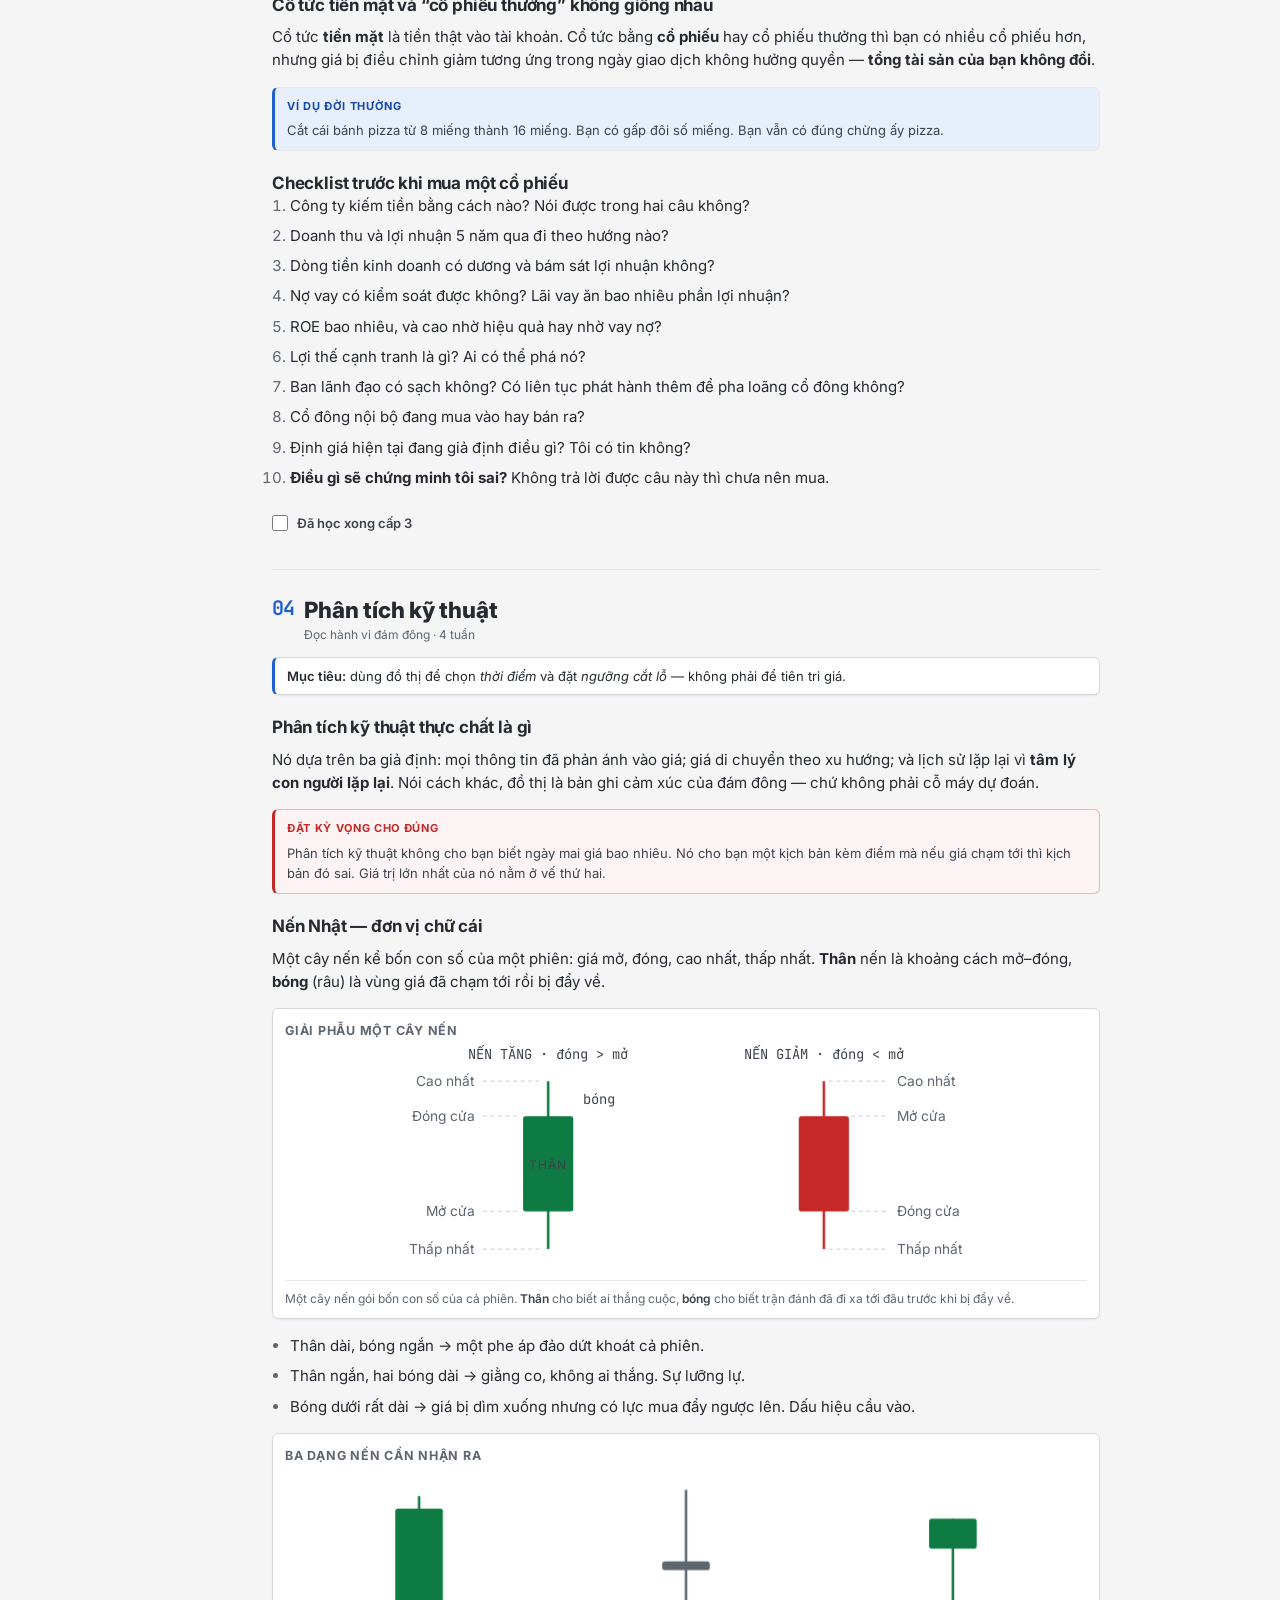
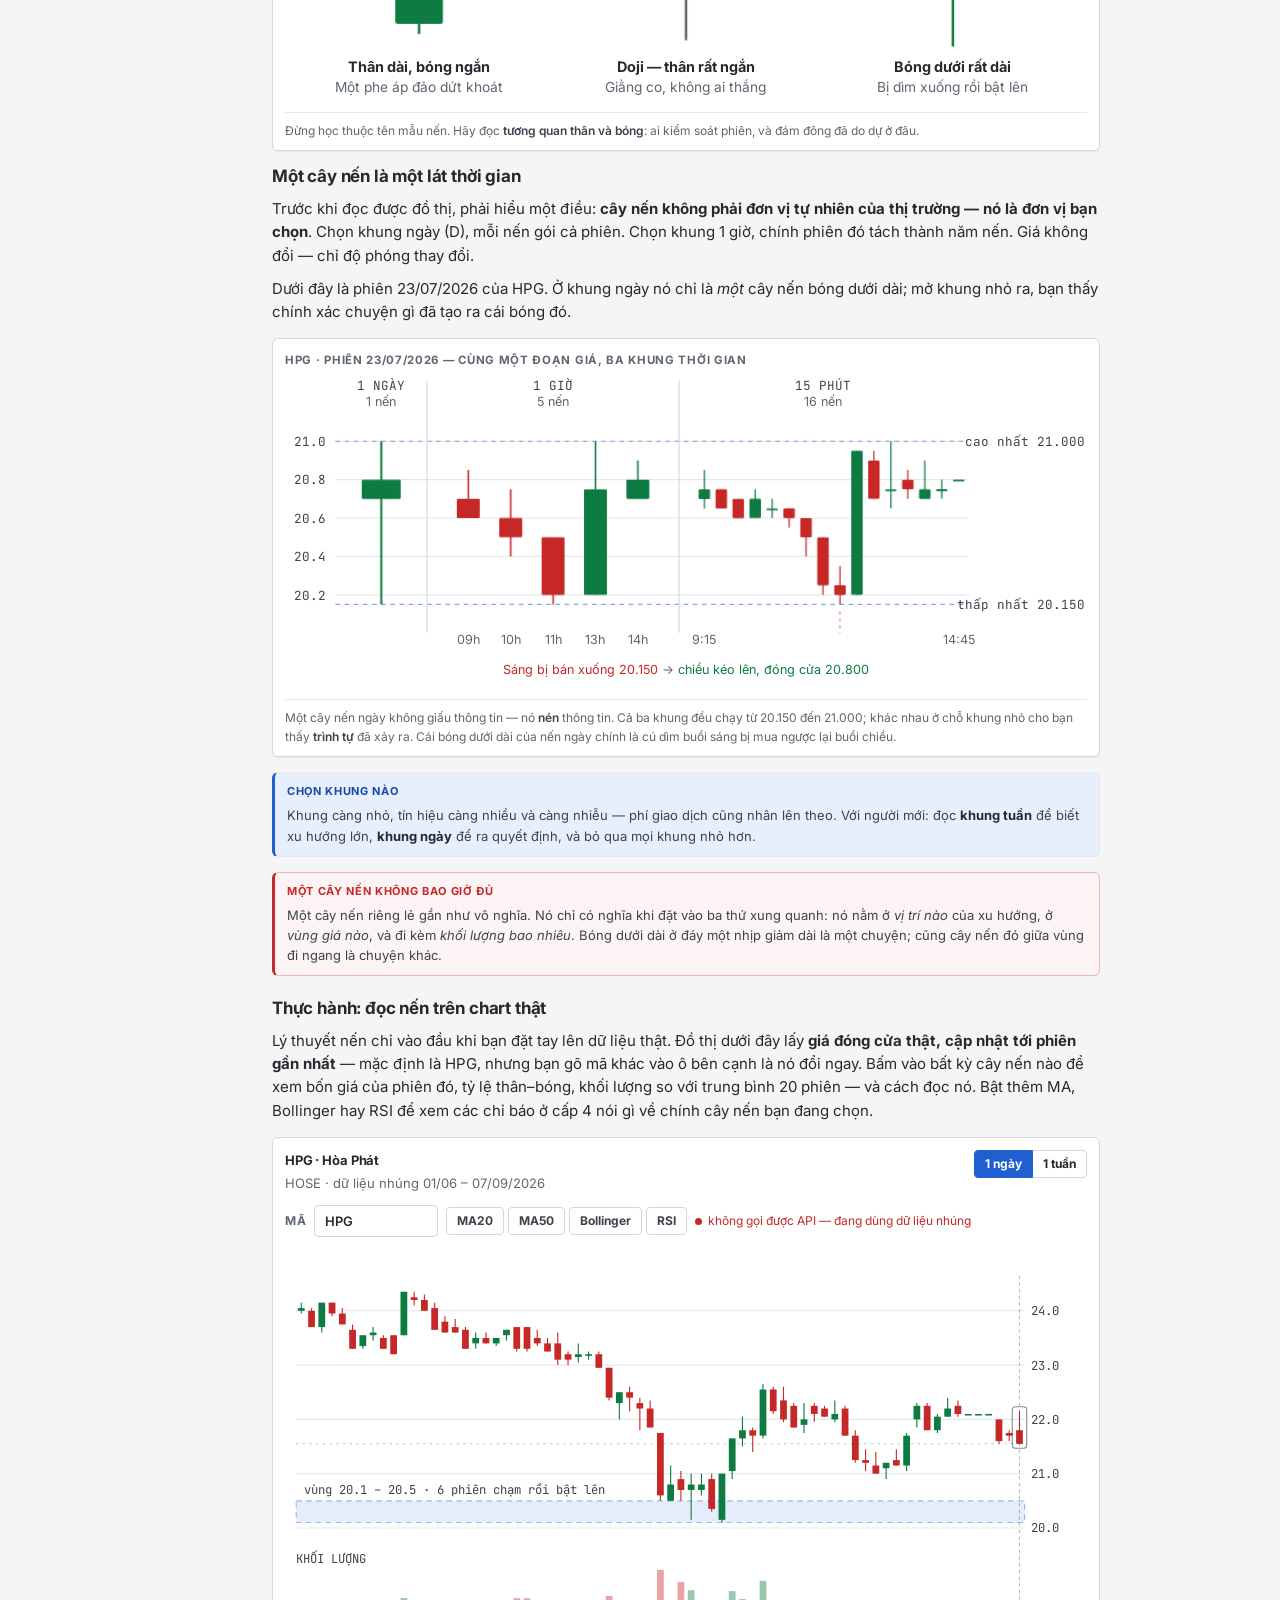
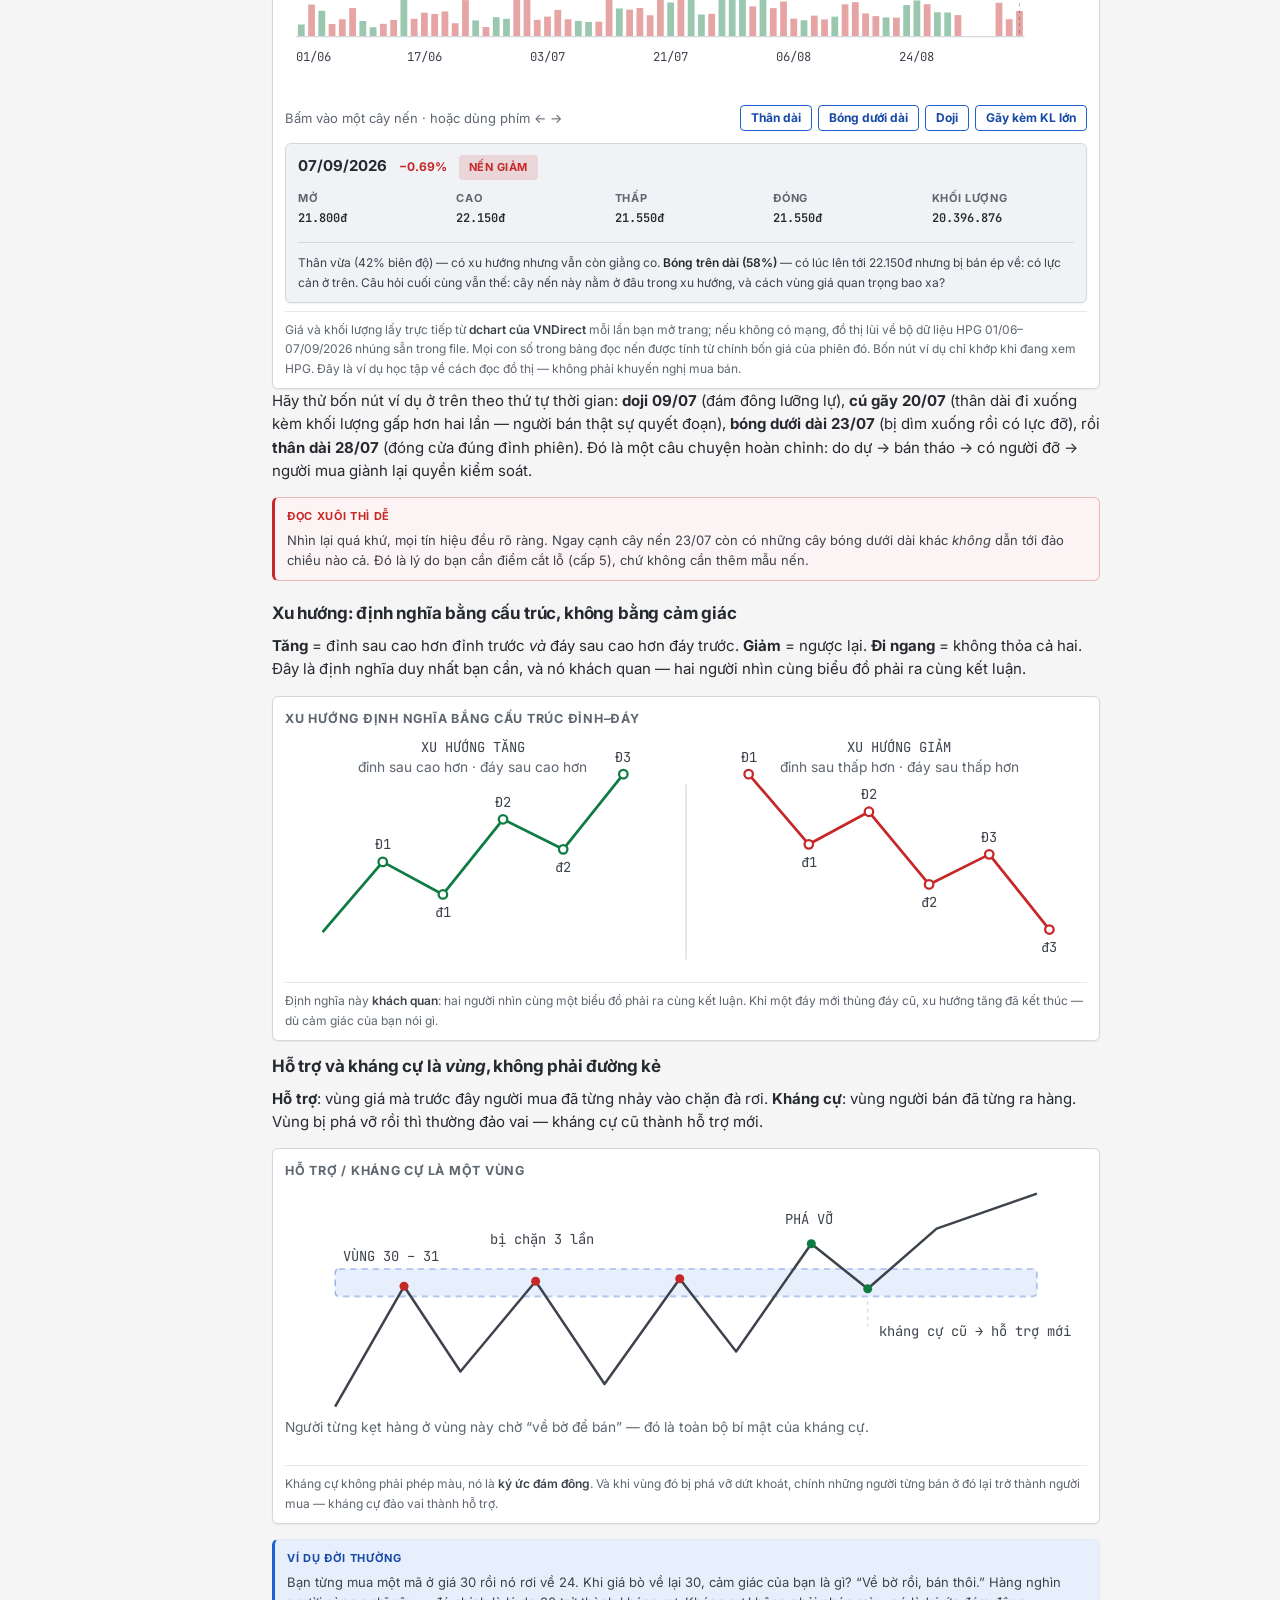
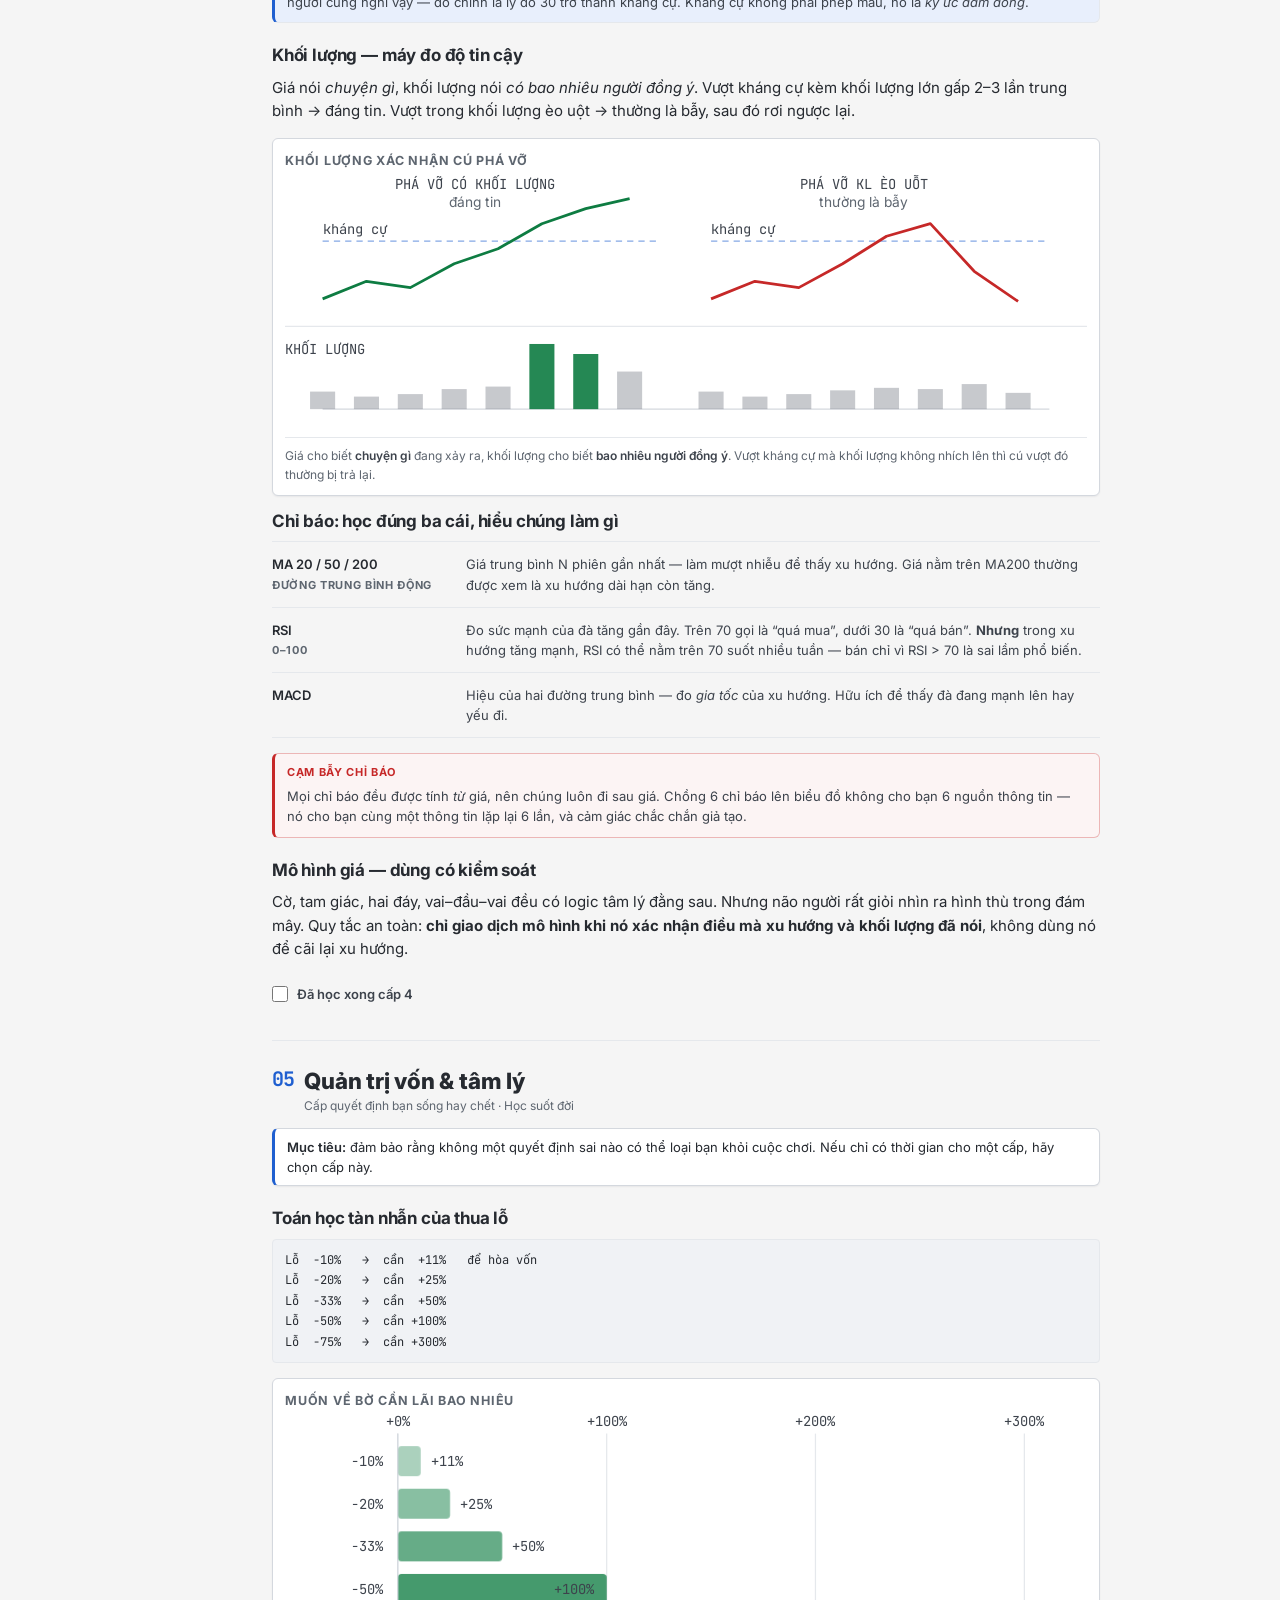
==== commit 2fc5a0e3: "Đổi giao diện sang Data-Dense Dashboard, bỏ chế độ tối Nền xám trung tính, thẻ trắng viền mảnh, acce" ====
--- a/index.html
+++ b/index.html
@@ -5,16 +5,14 @@
 <meta name="viewport" content="width=device-width, initial-scale=1">
 <style>
 :root{color-scheme:light}
-@media (prefers-color-scheme:dark){:root:not([data-theme="light"]){color-scheme:dark}}
-:root[data-theme="dark"]{color-scheme:dark}
 img{max-width:100%}
 [hidden]{display:none!important}
 </style>
 <title>Chứng khoán từ số 0</title>
-<link rel="icon" href="data:image/svg+xml,%3Csvg xmlns=%27http://www.w3.org/2000/svg%27 viewBox=%270 0 32 32%27%3E%3Crect x=%274%27 y=%2712%27 width=%276%27 height=%2712%27 fill=%27%23007A4D%27/%3E%3Crect x=%276%27 y=%276%27 width=%272%27 height=%2722%27 fill=%27%23007A4D%27/%3E%3Crect x=%2718%27 y=%278%27 width=%276%27 height=%2714%27 fill=%27%23D31510%27/%3E%3Crect x=%2720%27 y=%274%27 width=%272%27 height=%2724%27 fill=%27%23D31510%27/%3E%3C/svg%3E">
+<link rel="icon" href="data:image/svg+xml,%3Csvg xmlns=%27http://www.w3.org/2000/svg%27 viewBox=%270 0 32 32%27%3E%3Crect x=%274%27 y=%2712%27 width=%276%27 height=%2712%27 fill=%27%230E7C42%27/%3E%3Crect x=%276%27 y=%276%27 width=%272%27 height=%2722%27 fill=%27%230E7C42%27/%3E%3Crect x=%2718%27 y=%278%27 width=%276%27 height=%2714%27 fill=%27%23C62828%27/%3E%3Crect x=%2720%27 y=%274%27 width=%272%27 height=%2724%27 fill=%27%23C62828%27/%3E%3C/svg%3E">
 <link rel="preconnect" href="https://fonts.googleapis.com">
 <link rel="preconnect" href="https://fonts.gstatic.com" crossorigin>
-<link rel="stylesheet" href="https://fonts.googleapis.com/css2?family=Source+Sans+3:wght@400;600;700;800&family=Source+Serif+4:ital,opsz,wght@1,8..60,400;1,8..60,600&family=Source+Code+Pro:wght@400;500;700&display=swap">
+<link rel="stylesheet" href="https://fonts.googleapis.com/css2?family=Inter:wght@400;500;600;700;800&family=JetBrains+Mono:wght@400;500;700&display=swap">
 <link rel="stylesheet" href="assets/site.css">
 
 </head>
--- a/assets/site.css
+++ b/assets/site.css
@@ -22,47 +22,6 @@
   --font-mono:"JetBrains Mono",ui-monospace,"Cascadia Mono",monospace;
   --fs-xs:.75rem; --fs-sm:.875rem; --fs-base:1.0625rem; --fs-lg:1.1875rem;
   --fs-xl:1.4rem; --fs-2xl:1.85rem;
-}
-
-@media (prefers-color-scheme: dark){
-  :root:not([data-theme="light"]){
-    --ground:#0E1116;
-    --surface:#161A21;
-    --surface-2:#1D222B;
-    --ink:#E9ECF1;
-    --ink-2:#C4CBD5;
-    --muted:#94A0B0;
-    --line:#272E39;
-    --line-soft:#20262F;
-    --accent:#EFB544;
-    --accent-ink:#F2C067;
-    --accent-wash:#241D0F;
-    --up:#2FBF6B;
-    --down:#F2605B;
-    --ceil:#BE72F0;
-    --floor:#5C9CFF;
-    --ref:#EFB544;
-    --shadow:0 1px 2px rgba(0,0,0,.4), 0 12px 32px -16px rgba(0,0,0,.7);
-  }
-}
-:root[data-theme="dark"]{
-  --ground:#0E1116;
-  --surface:#161A21;
-  --surface-2:#1D222B;
-  --ink:#E9ECF1;
-  --ink-2:#C4CBD5;
-  --muted:#94A0B0;
-  --line:#272E39;
-  --line-soft:#20262F;
-  --accent:#EFB544;
-  --accent-ink:#F2C067;
-  --accent-wash:#241D0F;
-  --up:#2FBF6B;
-  --down:#F2605B;
-  --ceil:#BE72F0;
-  --floor:#5C9CFF;
-  --ref:#EFB544;
-  --shadow:0 1px 2px rgba(0,0,0,.4), 0 12px 32px -16px rgba(0,0,0,.7);
 }
 
 *{box-sizing:border-box}
@@ -286,81 +245,45 @@
 .lab-empty{ font-size:var(--fs-xs); color:var(--muted); font-style:italic }
 
 /* ==========================================================
-   Adobe Spectrum (S2) — token hoá, phẳng có viền, tầng bậc chính xác
-   nền gray-100 · thẻ gray-50 viền gray-200 · accent blue-900
-   bo 8px (control) / 12px (card) · motion 130–190ms · focus 2px blue-800
+   Data-Dense Dashboard — tối đa thông tin trên mỗi màn hình
+   nền xám trung tính · thẻ trắng viền mảnh · accent xanh dữ liệu · xanh lục / đỏ cho tăng / giảm
+   padding 8–12px · chữ 13–15px · bo 4–6px · số dùng mono tabular · bảng đầu dính, hover tô hàng
    ========================================================== */
 :root{
-  --ground:#F8F8F8;
+  --ground:#F5F5F5;
   --surface:#FFFFFF;
-  --surface-2:#F3F3F3;
-  --ink:#222222;
-  --ink-2:#464646;
-  --muted:#6D6D6D;
-  --line:#D5D5D5;
-  --line-soft:#E6E6E6;
-  --accent:#0265DC;
-  --accent-ink:#0054B6;
-  --accent-wash:#E0F2FF;
-  --focus:#147AF3;
-  --up:#007A4D;
-  --down:#D31510;
-  --ceil:#7326D3;
-  --floor:#0B6E7C;
-  --ref:#A34D00;
-  --font-body:"Source Sans 3","Segoe UI",system-ui,sans-serif;
-  --font-serif:"Source Serif 4",Georgia,serif;
-  --font-mono:"Source Code Pro",ui-monospace,"Cascadia Mono",monospace;
-  --shadow:0 1px 4px rgba(0,0,0,.08);
-  --radius:12px;
-  --radius-ctl:8px;
-  --dur:160ms;
-  --ease:cubic-bezier(.45,0,.4,1);
-}
-@media (prefers-color-scheme: dark){
-  :root:not([data-theme="light"]){
-    --ground:#2C2C2C;
-    --surface:#373737;
-    --surface-2:#434343;
-    --ink:#F5F5F5;
-    --ink-2:#DEDEDE;
-    --muted:#C4C4C4;
-    --line:#6A6A6A;
-    --line-soft:#565656;
-    --accent:#7CB9F9;
-    --accent-ink:#A5D0FB;
-    --accent-wash:#1F4272;
-    --focus:#7CBCFB;
-    --up:#4FD3A1;
-    --down:#FF9A94;
-    --ceil:#C9A3F9;
-    --floor:#5FD4E8;
-    --ref:#F2CE79;
-    --shadow:0 1px 4px rgba(0,0,0,.4);
-  }
-}
-:root[data-theme="dark"]{
-    --ground:#2C2C2C;
-    --surface:#373737;
-    --surface-2:#434343;
-    --ink:#F5F5F5;
-    --ink-2:#DEDEDE;
-    --muted:#C4C4C4;
-    --line:#6A6A6A;
-    --line-soft:#565656;
-    --accent:#7CB9F9;
-    --accent-ink:#A5D0FB;
-    --accent-wash:#1F4272;
-    --focus:#7CBCFB;
-    --up:#4FD3A1;
-    --down:#FF9A94;
-    --ceil:#C9A3F9;
-    --floor:#5FD4E8;
-    --ref:#F2CE79;
-  --shadow:0 1px 4px rgba(0,0,0,.4);
-}
-
-/* chữ: Adobe Clean → Source Sans 3; heading không bóp chữ, đậm 700 */
+  --surface-2:#F0F2F5;
+  --ink:#262A30;
+  --ink-2:#3D434C;
+  --muted:#5E6670;
+  --line:#D4D8DE;
+  --line-soft:#E5E8EC;
+  --accent:#1F5FD0;
+  --accent-ink:#174AA6;
+  --accent-wash:#E8EFFC;
+  --on-accent:#FFFFFF;
+  --focus:#1F5FD0;
+  --up:#0E7C42;
+  --down:#C62828;
+  --ceil:#7B3FC4;
+  --floor:#0B7285;
+  --ref:#9A6A00;
+  --font-body:"Inter","Segoe UI",system-ui,sans-serif;
+  --font-serif:"Inter","Segoe UI",system-ui,sans-serif;
+  --font-mono:"JetBrains Mono",ui-monospace,"Cascadia Mono",monospace;
+  --fs-xs:.75rem; --fs-sm:.8125rem; --fs-base:.9375rem; --fs-lg:1.0625rem;
+  --fs-xl:1.25rem; --fs-2xl:1.5rem;
+  --shadow:0 1px 2px rgba(16,24,40,.06);
+  --grid-gap:8px;
+  --card-pad:12px;
+  --row-h:36px;
+  --header-h:48px;
+  --radius:6px;
+  --radius-ctl:4px;
+  --dur:120ms;
+  --ease:cubic-bezier(.2,0,0,1);
+}
+/* chữ: heading không bóp chữ, đậm 700 */
 body{ background:var(--ground); line-height:1.5 }
 main{ max-width:76ch }
 h1,h2,h3{ letter-spacing:0; font-weight:700 }
@@ -369,7 +292,7 @@
 h3{ font-weight:700 }
 b,strong{ font-weight:700 }
 
-/* "detail" của Spectrum: nhãn nhỏ viết hoa, đậm, chữ thường không mono */
+/* nhãn "detail": nhãn nhỏ viết hoa, đậm, chữ thường không mono */
 .eyebrow, .rail-title, .fact dt, .level-meta, .rail-note, .plan .when,
 .dl dt small, .aside b, .warn b, .lab-s, .lab-hint, .lab-ohlc dt{
   font-family:var(--font-body); font-weight:700; letter-spacing:.06em; text-transform:uppercase;
@@ -407,7 +330,7 @@
 .fig{ padding:18px 18px 14px }
 .fig figcaption{ border-top-color:var(--line-soft) }
 
-/* in-line alert của S2: viền 2px, bo 12, nền lớp 2 */
+/* khối ghi chú / cảnh báo: viền, bo, nền lớp 2 */
 .aside, .warn{ padding:16px 20px; border-radius:var(--radius); background:var(--surface); box-shadow:none }
 .aside{ border:2px solid var(--line) }
 .warn{ border:2px solid var(--down) }
@@ -438,7 +361,7 @@
 .plan li, .disclaimer{ border-color:var(--line-soft) }
 .legend{ font-family:var(--font-body); font-weight:600 }
 
-/* checkbox Spectrum: ô 16px, nhãn sentence-case, không chip */
+/* checkbox: ô 16px, nhãn sentence-case, không chip */
 .mark{
   margin-top:28px; padding:0; min-height:44px; border:0; border-radius:0; background:transparent; box-shadow:none;
   font-family:var(--font-body); font-size:var(--fs-sm); font-weight:600; letter-spacing:0; text-transform:none; color:var(--ink-2);
@@ -559,7 +482,7 @@
   font:700 var(--fs-sm)/1 var(--font-body); border-radius:var(--radius-ctl); min-height:36px;
   padding:0 16px; cursor:pointer; border:1px solid var(--line);
 }
-.jn-primary{ background:var(--accent); border-color:var(--accent); color:#fff }
+.jn-primary{ background:var(--accent); border-color:var(--accent); color:var(--on-accent) }
 .jn-primary:hover{ background:var(--accent-ink); border-color:var(--accent-ink) }
 .jn-ghost{ background:var(--surface); color:var(--ink-2) }
 .jn-ghost:hover{ background:var(--surface-2); color:var(--ink) }
@@ -610,3 +533,122 @@
 .stat dt{ font-size:11px; font-weight:700; letter-spacing:.06em; text-transform:uppercase; color:var(--muted) }
 .stat dd{ margin:4px 0 0; font-weight:700; font-size:var(--fs-base); font-variant-numeric:tabular-nums }
 .stat dd small{ display:block; font-weight:400; font-size:var(--fs-xs); color:var(--muted); margin-top:3px; line-height:1.5 }
+
+/* ==========================================================
+   Data-Dense Dashboard — lớp hoàn thiện: mật độ, lưới, bảng, KPI
+   ========================================================== */
+body{ background:var(--ground); font-size:var(--fs-base); line-height:1.55 }
+.wrap{ max-width:1440px; padding:0 clamp(12px,2vw,24px) }
+main{ max-width:92ch; padding-top:20px }
+h1,h2,h3{ font-family:var(--font-body); letter-spacing:-.01em }
+.num, table td, .stat dd, .jn-cards dd, .jn-facts dd, .fact dd, .lab-ohlc dd{ font-variant-numeric:tabular-nums }
+
+/* thanh trên: cao 48px, dính đầu trang */
+.topnav{ position:sticky; top:0; z-index:20; background:var(--surface); border-bottom:1px solid var(--line) }
+.topnav .wrap{ min-height:var(--header-h); padding-top:6px; padding-bottom:6px; gap:2px 6px }
+.topnav .brand{ font-size:var(--fs-sm); font-weight:800 }
+.topnav a.nav{ font-size:var(--fs-sm); min-height:32px; padding:0 10px; border-radius:var(--radius-ctl) }
+.topnav a.nav[aria-current="page"]{ background:var(--accent-wash); color:var(--accent-ink); box-shadow:inset 0 -2px 0 var(--accent) }
+
+/* masthead gọn: tiêu đề nhỏ, dải KPI */
+.masthead{ background:var(--surface); border-bottom:1px solid var(--line) }
+.masthead .wrap{ padding-top:20px; padding-bottom:16px }
+.eyebrow{ font-size:11px; color:var(--accent-ink) }
+h1{ font-size:clamp(1.5rem,3vw,1.875rem); font-weight:800; margin-top:6px }
+.h1-sub{ font-size:var(--fs-base); margin-top:6px; max-width:110ch; line-height:1.5 }
+.facts{ margin-top:14px; display:grid; grid-template-columns:repeat(auto-fit,minmax(150px,1fr)); gap:var(--grid-gap);
+  border:0; background:transparent; overflow:visible; border-radius:0 }
+.fact{ padding:8px var(--card-pad); background:var(--surface-2); border:1px solid var(--line-soft); border-radius:var(--radius);
+  border-left:3px solid var(--accent) }
+.fact:last-child{ border-right:1px solid var(--line-soft) }
+.fact dt{ font-size:10.5px }
+.fact dd{ font-size:var(--fs-base); font-weight:700; margin-top:2px }
+
+/* lưới trang: rail 220px dính dưới thanh trên */
+@media (min-width:1000px){
+  .shell{ grid-template-columns:220px minmax(0,1fr); gap:0 28px }
+  .rail{ top:var(--header-h); max-height:calc(100vh - var(--header-h)); padding:20px 0 24px }
+}
+.rail ol{ margin-top:8px }
+.rail a{ min-height:30px; padding:5px 10px; font-size:var(--fs-sm); border-radius:var(--radius-ctl); grid-template-columns:24px minmax(0,1fr) }
+.rail a.on{ background:var(--accent-wash); color:var(--accent-ink); box-shadow:inset 2px 0 0 var(--accent) }
+.rail-note{ margin-top:14px }
+
+/* khối nội dung: khoảng cách chặt */
+.level{ padding-bottom:28px; scroll-margin-top:calc(var(--header-h) + 12px) }
+.level + .level{ padding-top:26px }
+.level-head{ gap:10px }
+.level-num{ font-size:var(--fs-xl); font-family:var(--font-mono); font-weight:700; padding-top:2px }
+.level h2{ font-size:clamp(1.2rem,2.4vw,1.4rem); font-weight:800 }
+.level-meta{ margin-top:3px; font-size:var(--fs-xs) }
+h3{ font-size:var(--fs-lg); margin-top:22px; font-weight:700 }
+p + p, p + ul, ul + p{ margin-top:10px }
+
+.aside{ font-family:var(--font-body); font-style:normal; font-size:var(--fs-sm); line-height:1.55;
+  padding:10px var(--card-pad); border:1px solid var(--line-soft); border-left:3px solid var(--accent);
+  background:var(--accent-wash); border-radius:var(--radius) }
+.warn{ padding:10px var(--card-pad); border:1px solid color-mix(in srgb, var(--down) 30%, transparent); border-left:3px solid var(--down);
+  background:color-mix(in srgb, var(--down) 5%, var(--surface)); border-radius:var(--radius) }
+.formula{ padding:10px var(--card-pad); font-size:var(--fs-xs) }
+
+/* thẻ: trắng, viền mảnh, bóng rất nhẹ, padding 12px */
+.goal, .board-wrap, .tbl-wrap, .fig, .lab-read, .jn-form, .jn-item, .card, .stat, .jn-cards{
+  border:1px solid var(--line); border-radius:var(--radius); box-shadow:var(--shadow);
+}
+.goal{ margin-top:12px; padding:8px var(--card-pad); border-left:3px solid var(--accent) }
+.card, .jn-form, .jn-item{ padding:var(--card-pad) }
+.fig{ padding:var(--card-pad) var(--card-pad) 10px; margin-top:12px }
+.fig figcaption{ margin-top:8px; padding-top:8px }
+.lab-read{ padding:10px var(--card-pad) }
+.grid, .strats{ gap:var(--grid-gap) !important }
+
+/* KPI: ô sát nhau, nhãn nhỏ, số mono lớn */
+.stat, .jn-cards{ gap:1px; background:var(--line-soft) }
+.stat > div, .jn-cards div{ padding:8px var(--card-pad) }
+.stat dt, .jn-cards dt, .jn-facts dt{ font-size:10.5px }
+.stat dd, .jn-cards dd{ font-family:var(--font-mono); font-size:var(--fs-lg); margin-top:2px }
+
+/* bảng: hàng 36px, đầu dính, hover tô hàng, số mono */
+table.board th, table.tbl th, .wl th, table.screen th, table.rules th{
+  position:sticky; top:0; z-index:1; background:var(--surface-2); font-size:11.5px; font-weight:700;
+  padding:6px 10px; border-bottom:1px solid var(--line); text-transform:none; letter-spacing:.01em }
+table.board td, .wl td, table.screen td{ padding:0 10px; height:var(--row-h); font-size:var(--fs-sm) }
+table.tbl td, table.rules td{ padding:7px 10px; font-size:var(--fs-sm) }
+table.board td, .wl td{ font-family:var(--font-mono) }
+.wl .sym, .wl .sub{ font-family:var(--font-body) }
+table.board tbody tr:hover td, table.tbl tbody tr:hover td, .wl tbody tr:hover td,
+table.screen tbody tr:hover td, table.rules tbody tr:hover td{ background:var(--accent-wash) }
+.wl tbody tr.on td, table.screen tbody tr.on td{ background:color-mix(in srgb, var(--accent) 14%, var(--surface)) }
+
+/* điều khiển: gọn 28–32px, bo 4px */
+.lab-tf{ gap:0 }
+.lab-tf button{ min-height:28px; padding:0 10px; font-size:var(--fs-xs); border-radius:0; margin-left:-1px }
+.lab-tf button:first-child{ border-radius:var(--radius-ctl) 0 0 var(--radius-ctl); margin-left:0 }
+.lab-tf button:last-child{ border-radius:0 var(--radius-ctl) var(--radius-ctl) 0 }
+.lab-tf button.on{ background:var(--accent); border-color:var(--accent); color:var(--on-accent); position:relative }
+.lab-jump{ min-height:26px; padding:0 10px; border-width:1px; border-radius:var(--radius-ctl); background:var(--surface) }
+.lab-jump:hover{ background:var(--accent-wash) }
+.lab-inds button, .chips .chip{ min-height:28px; padding:0 10px; border-radius:var(--radius-ctl); font-size:var(--fs-xs) }
+.lab-inds button.on, .chips .chip.on{ background:var(--accent); border-color:var(--accent); color:var(--on-accent) }
+.lab-ctl input[type="text"], .lab-ctl select, .jn-form input, .jn-form select, .toolbar input[type=search]{
+  min-height:32px; border-radius:var(--radius-ctl); font-size:var(--fs-sm) }
+.lab-ctl input:focus-visible, .lab-ctl select:focus-visible, .jn-form input:focus-visible,
+.jn-form select:focus-visible, .toolbar input:focus-visible{
+  border-color:var(--accent); box-shadow:0 0 0 3px var(--accent-wash); outline:2px solid var(--focus); outline-offset:0 }
+.jn-primary, .jn-ghost, .jn-tools button{ min-height:32px; border-radius:var(--radius-ctl); font-size:var(--fs-sm) }
+.jn-primary{ color:var(--on-accent) }
+.jn-grid{ gap:var(--grid-gap) }
+.jn-list{ gap:var(--grid-gap); margin-top:12px }
+.mark{ margin-top:16px; min-height:36px }
+.tag, .lab-tag, .jn-side{ border-radius:var(--radius-ctl) }
+@media (pointer:coarse){
+  .lab-tf button, .lab-jump, .lab-inds button, .chip, .jn-primary, .jn-ghost, .jn-tools button, .topnav a.nav{ min-height:44px }
+}
+
+/* trạng thái đang tải: vòng xoay nhỏ */
+.lab-status.is-wait::before{ background:transparent; border:2px solid var(--accent); border-right-color:transparent;
+  width:8px; height:8px; animation:dd-spin .8s linear infinite }
+@keyframes dd-spin{ to{ transform:rotate(360deg) } }
+
+.outro{ padding:28px 0 40px }
+.disclaimer{ margin-top:20px; padding-top:14px; max-width:110ch }
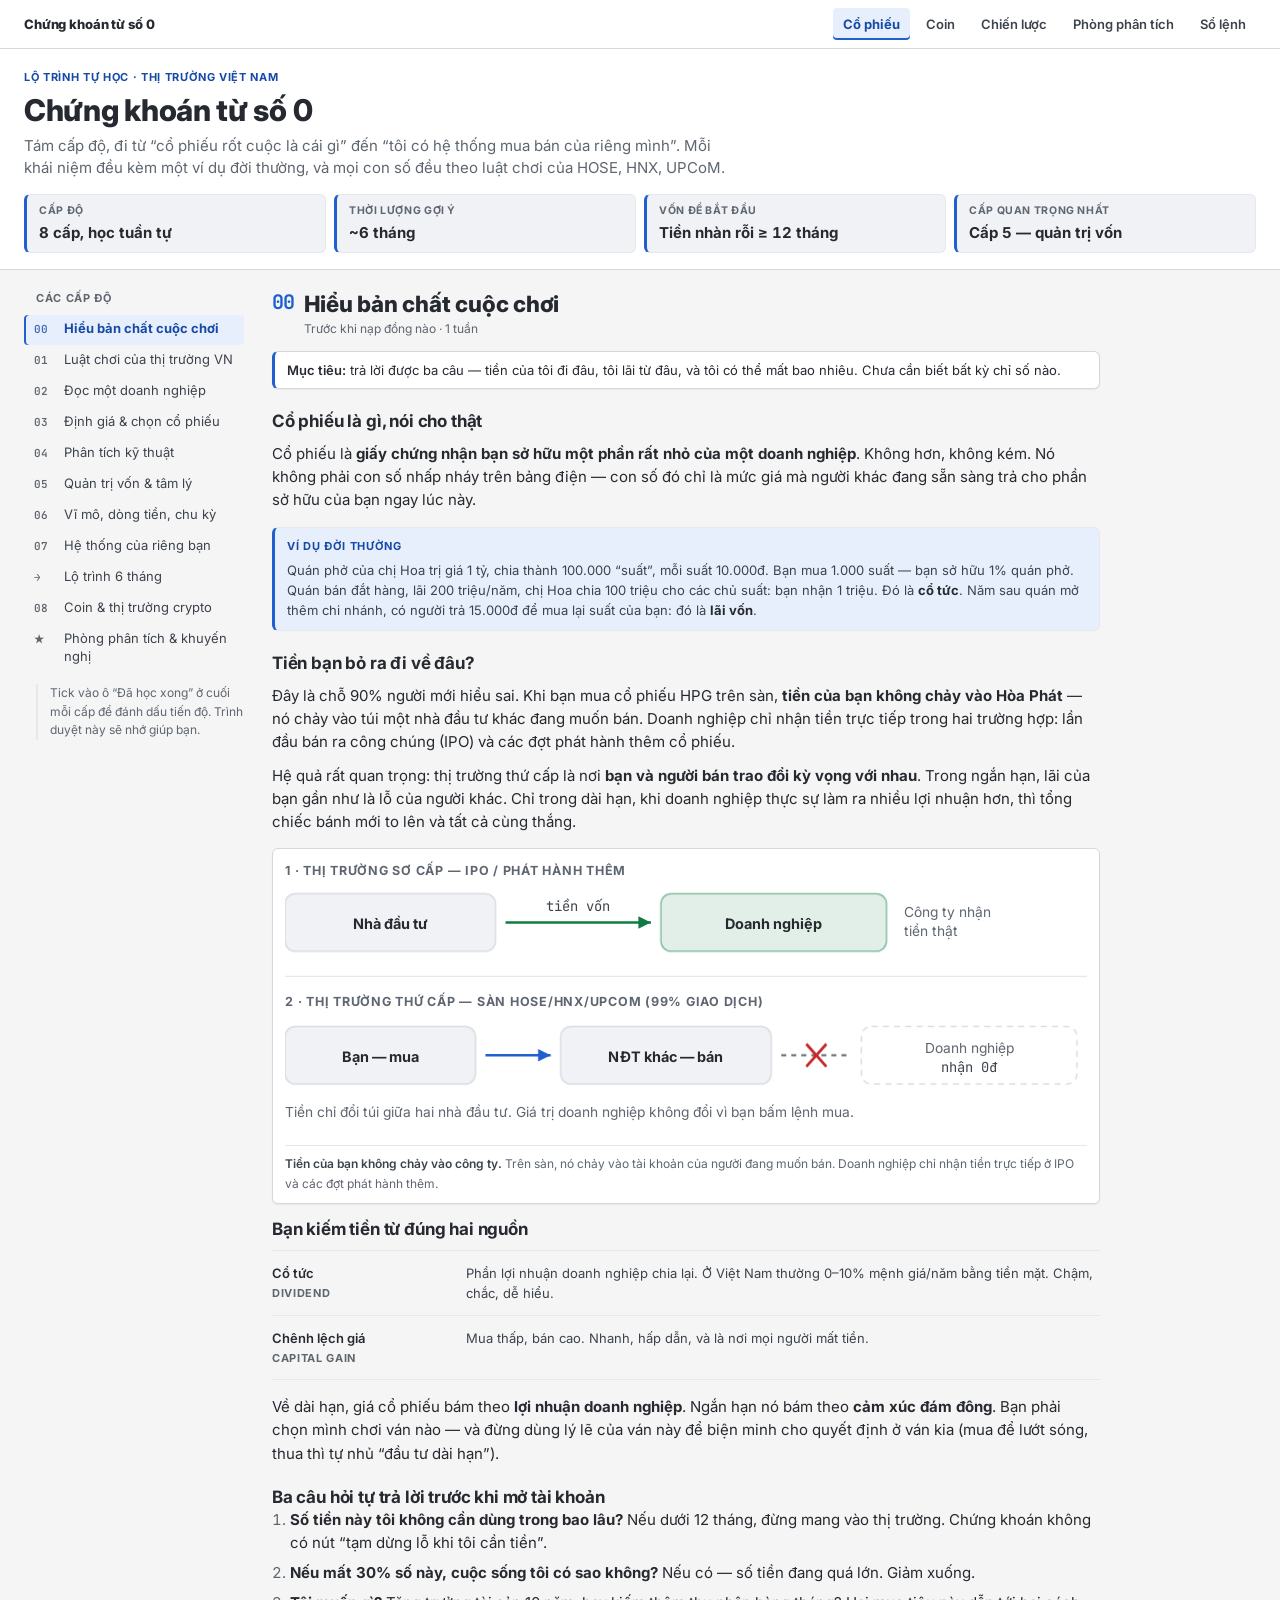
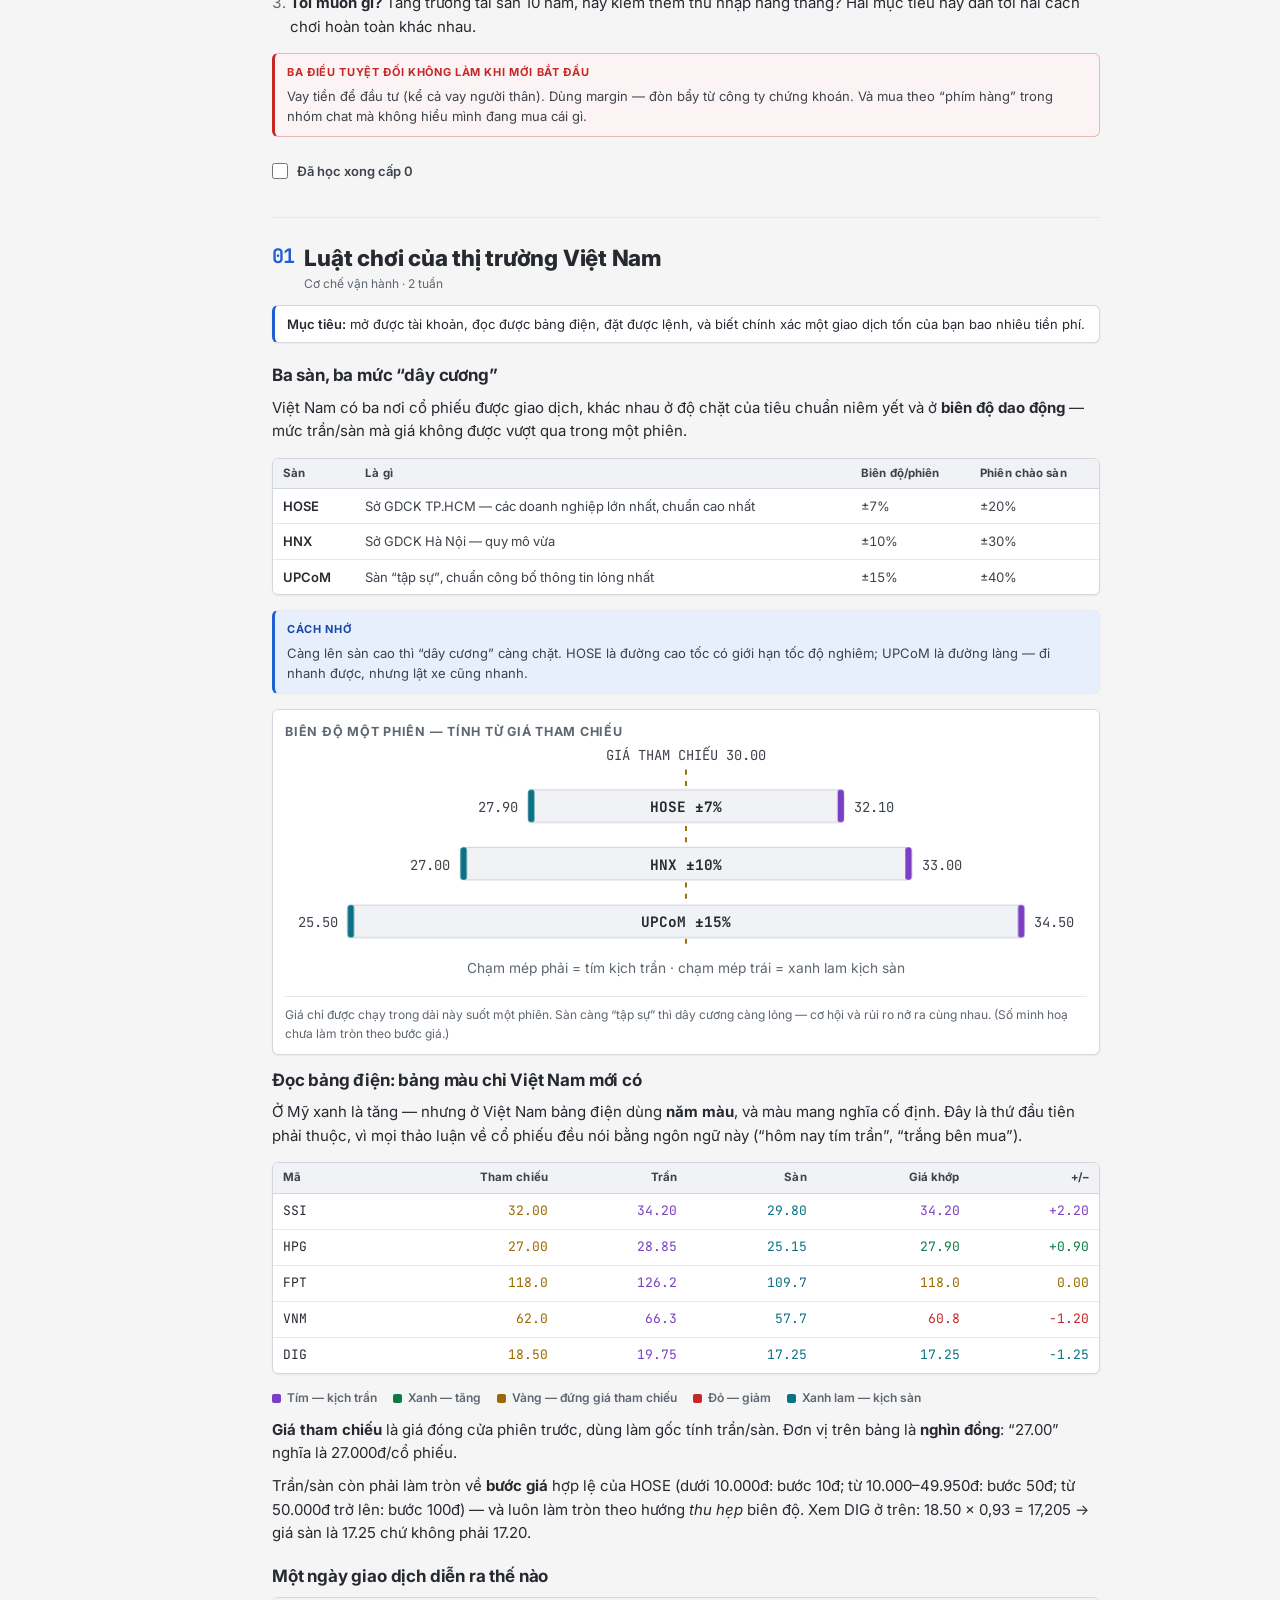
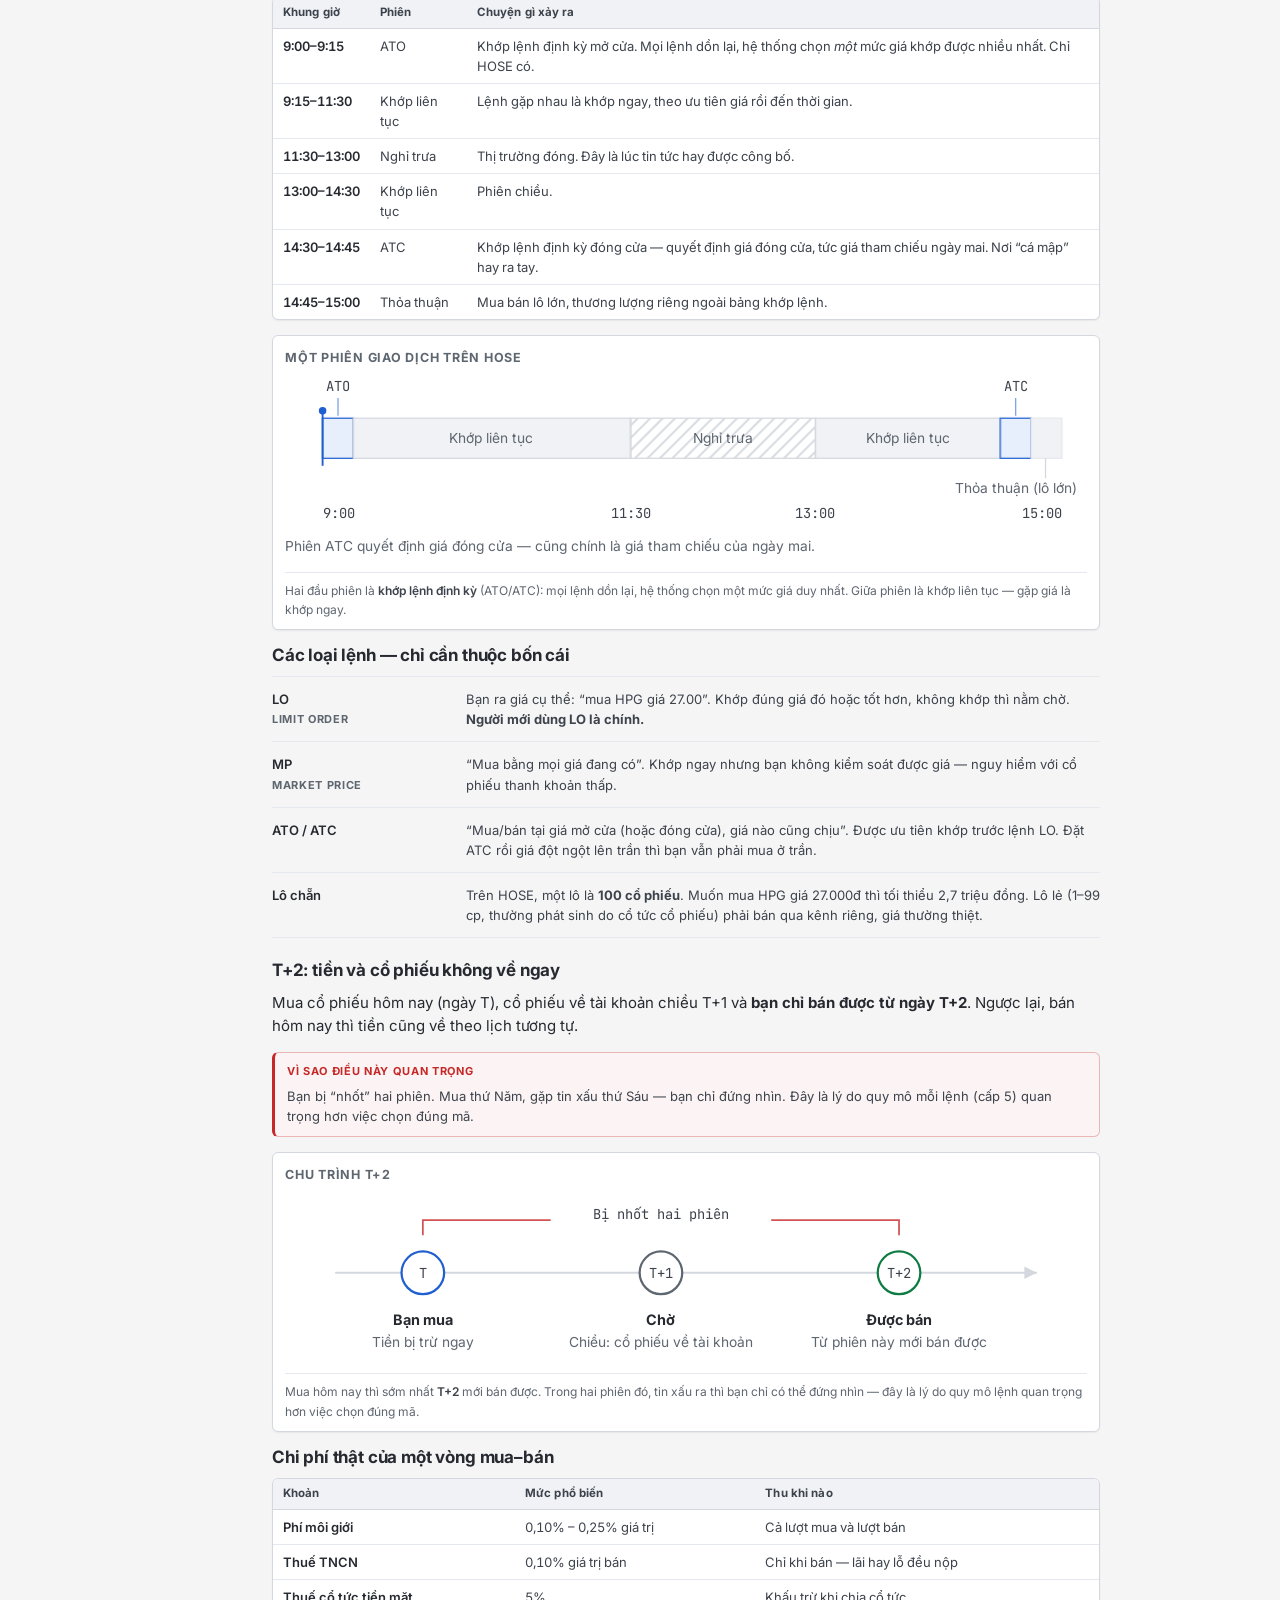
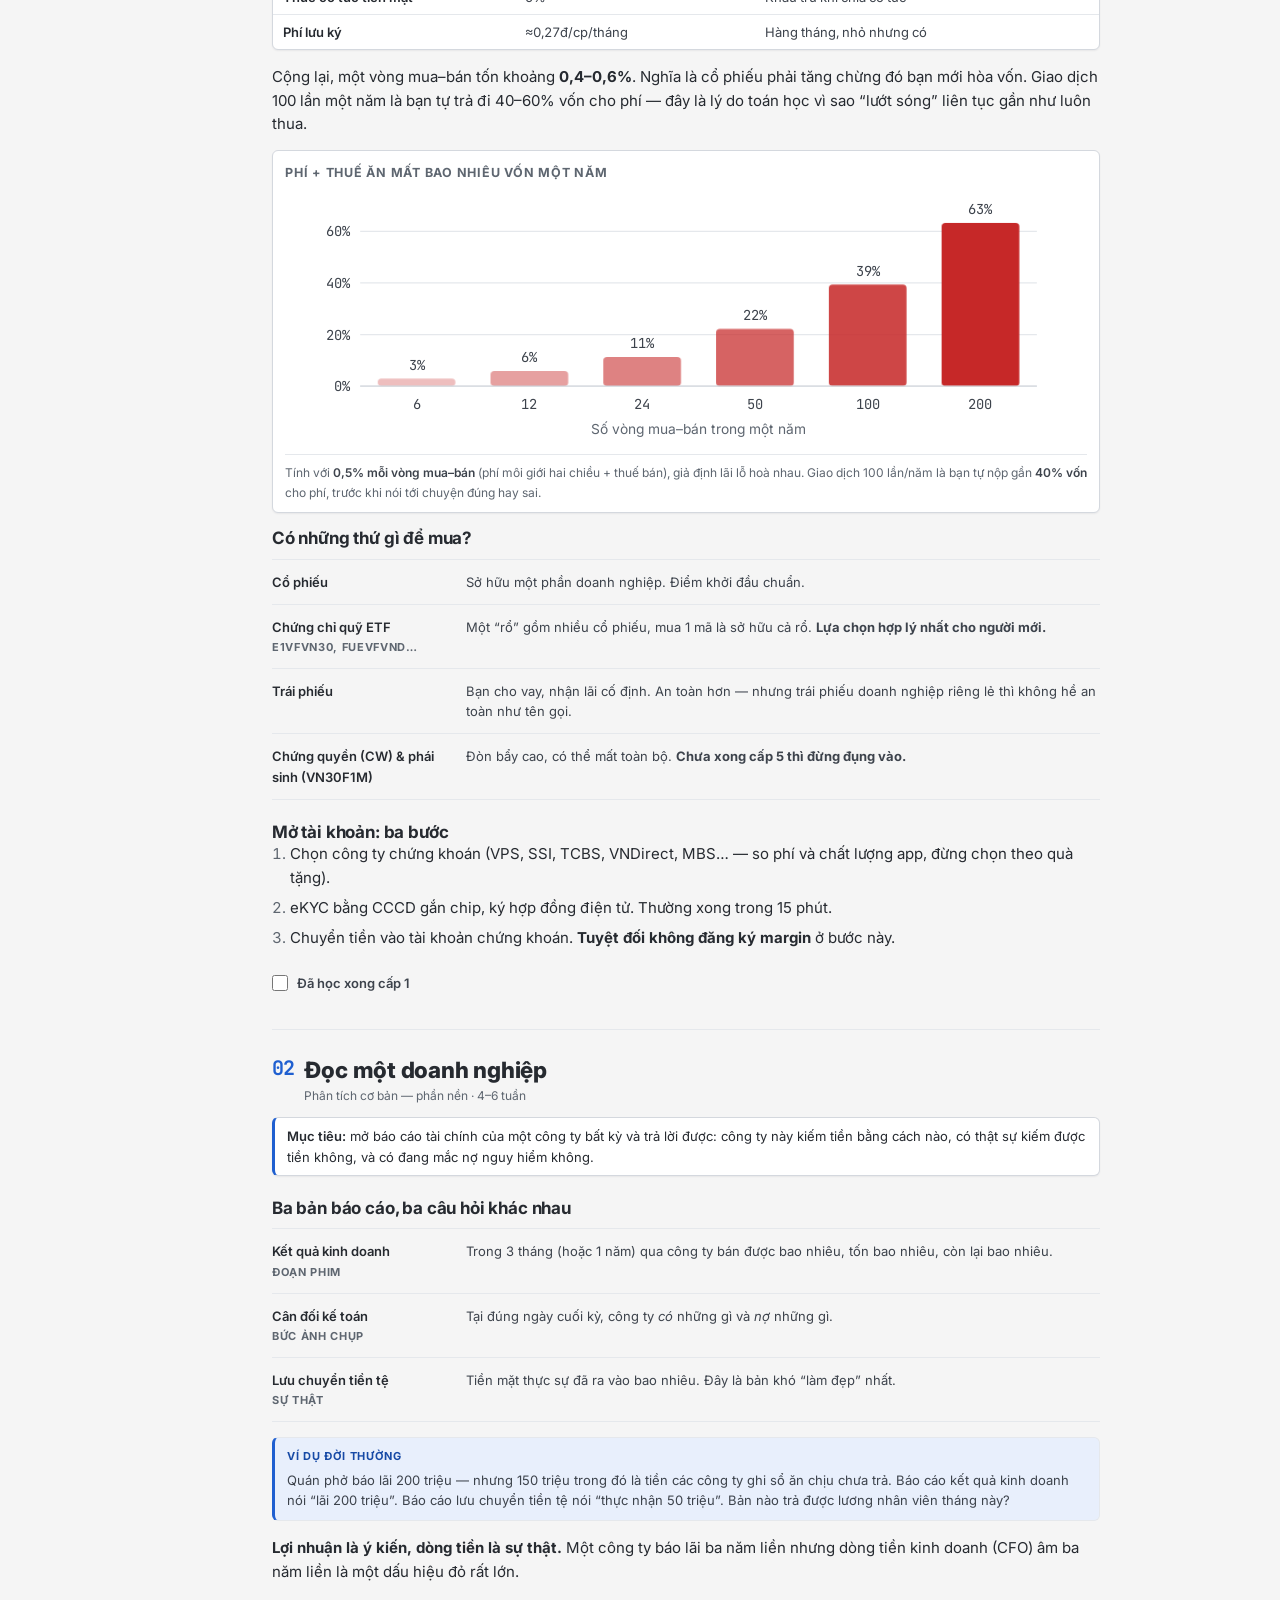
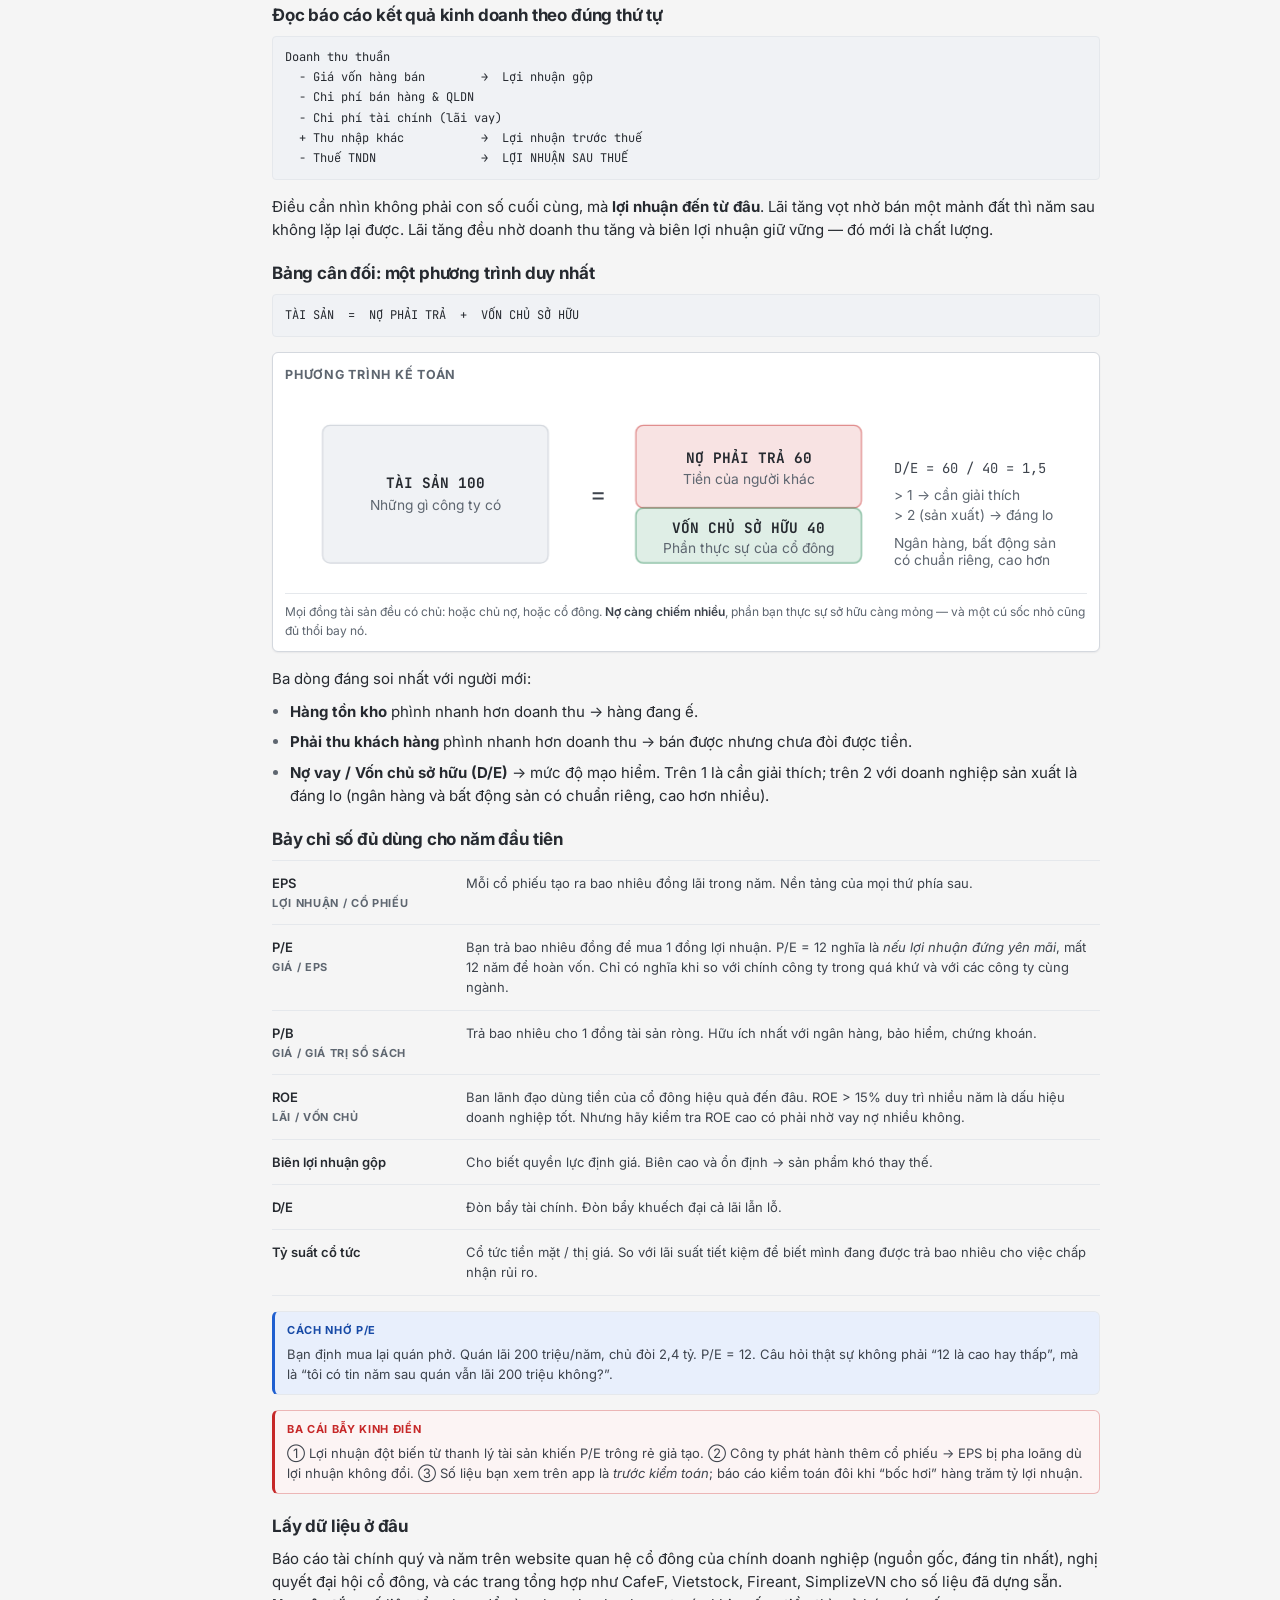
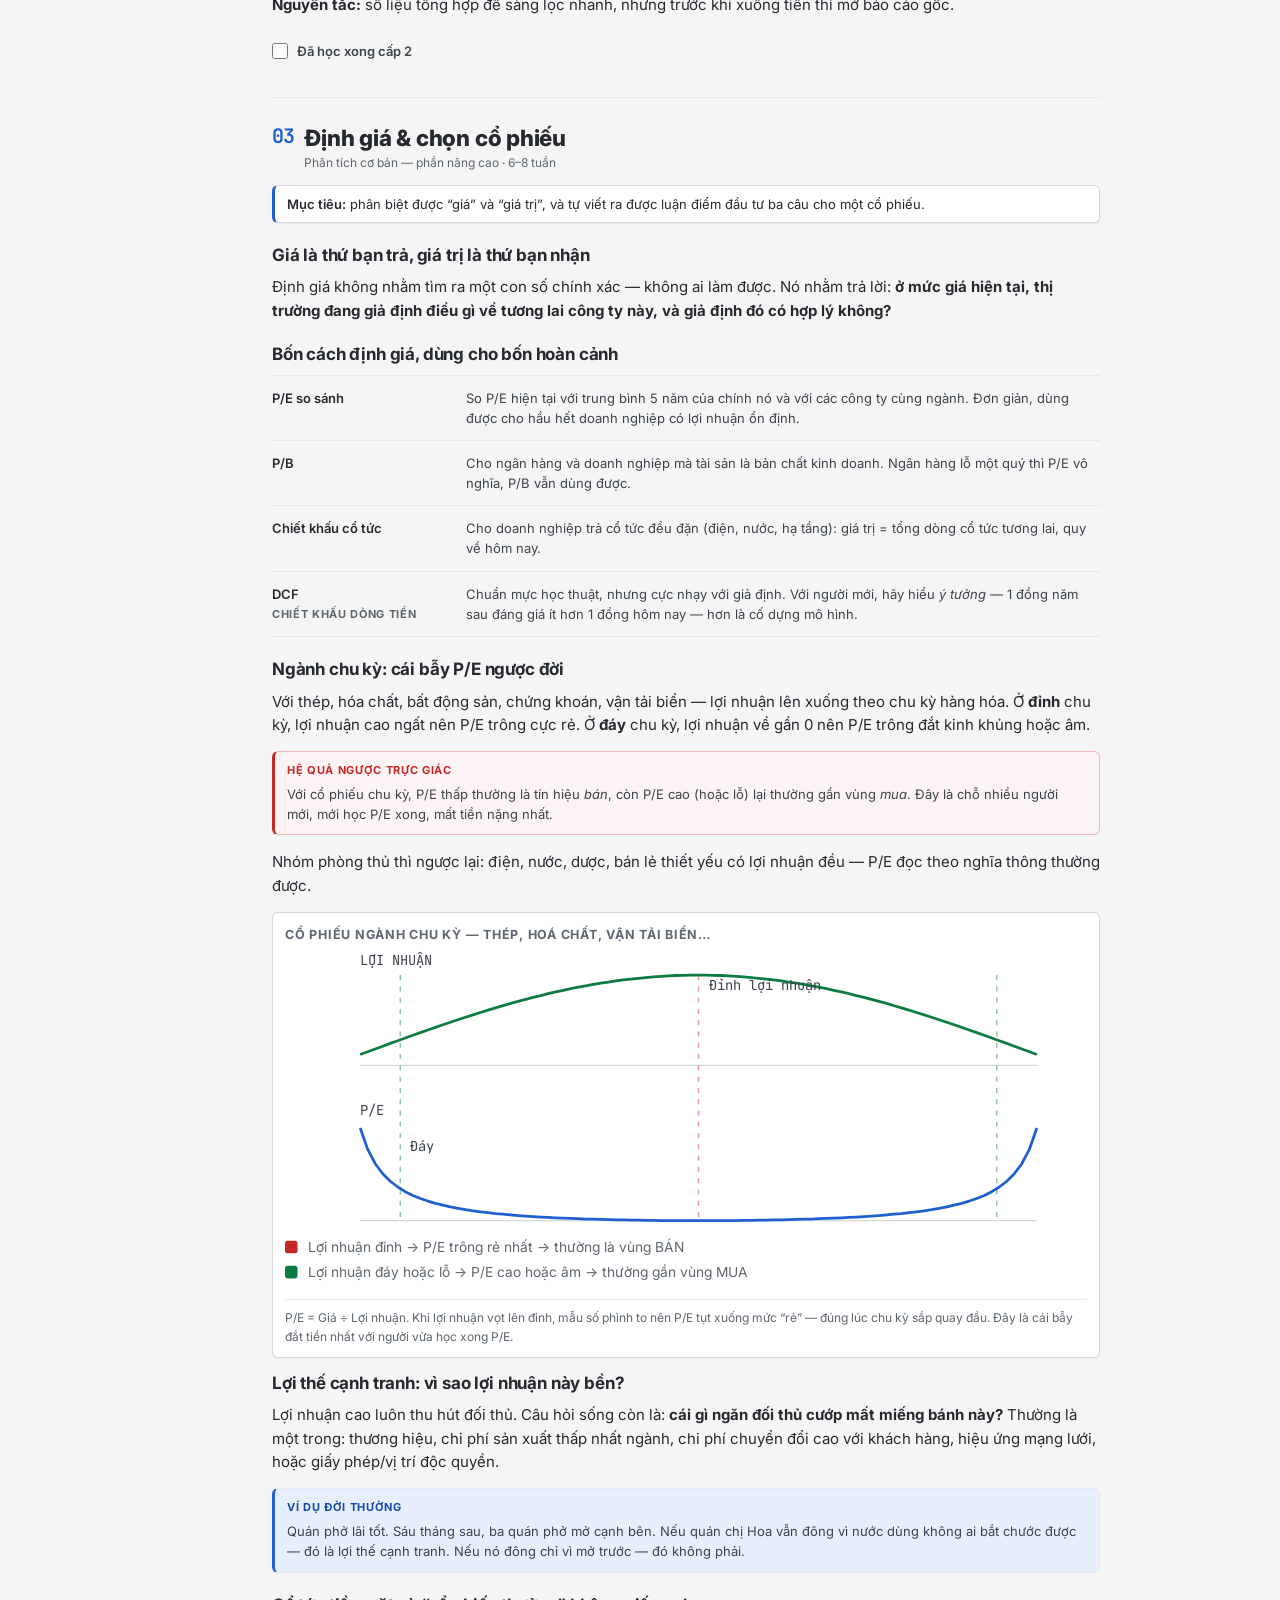
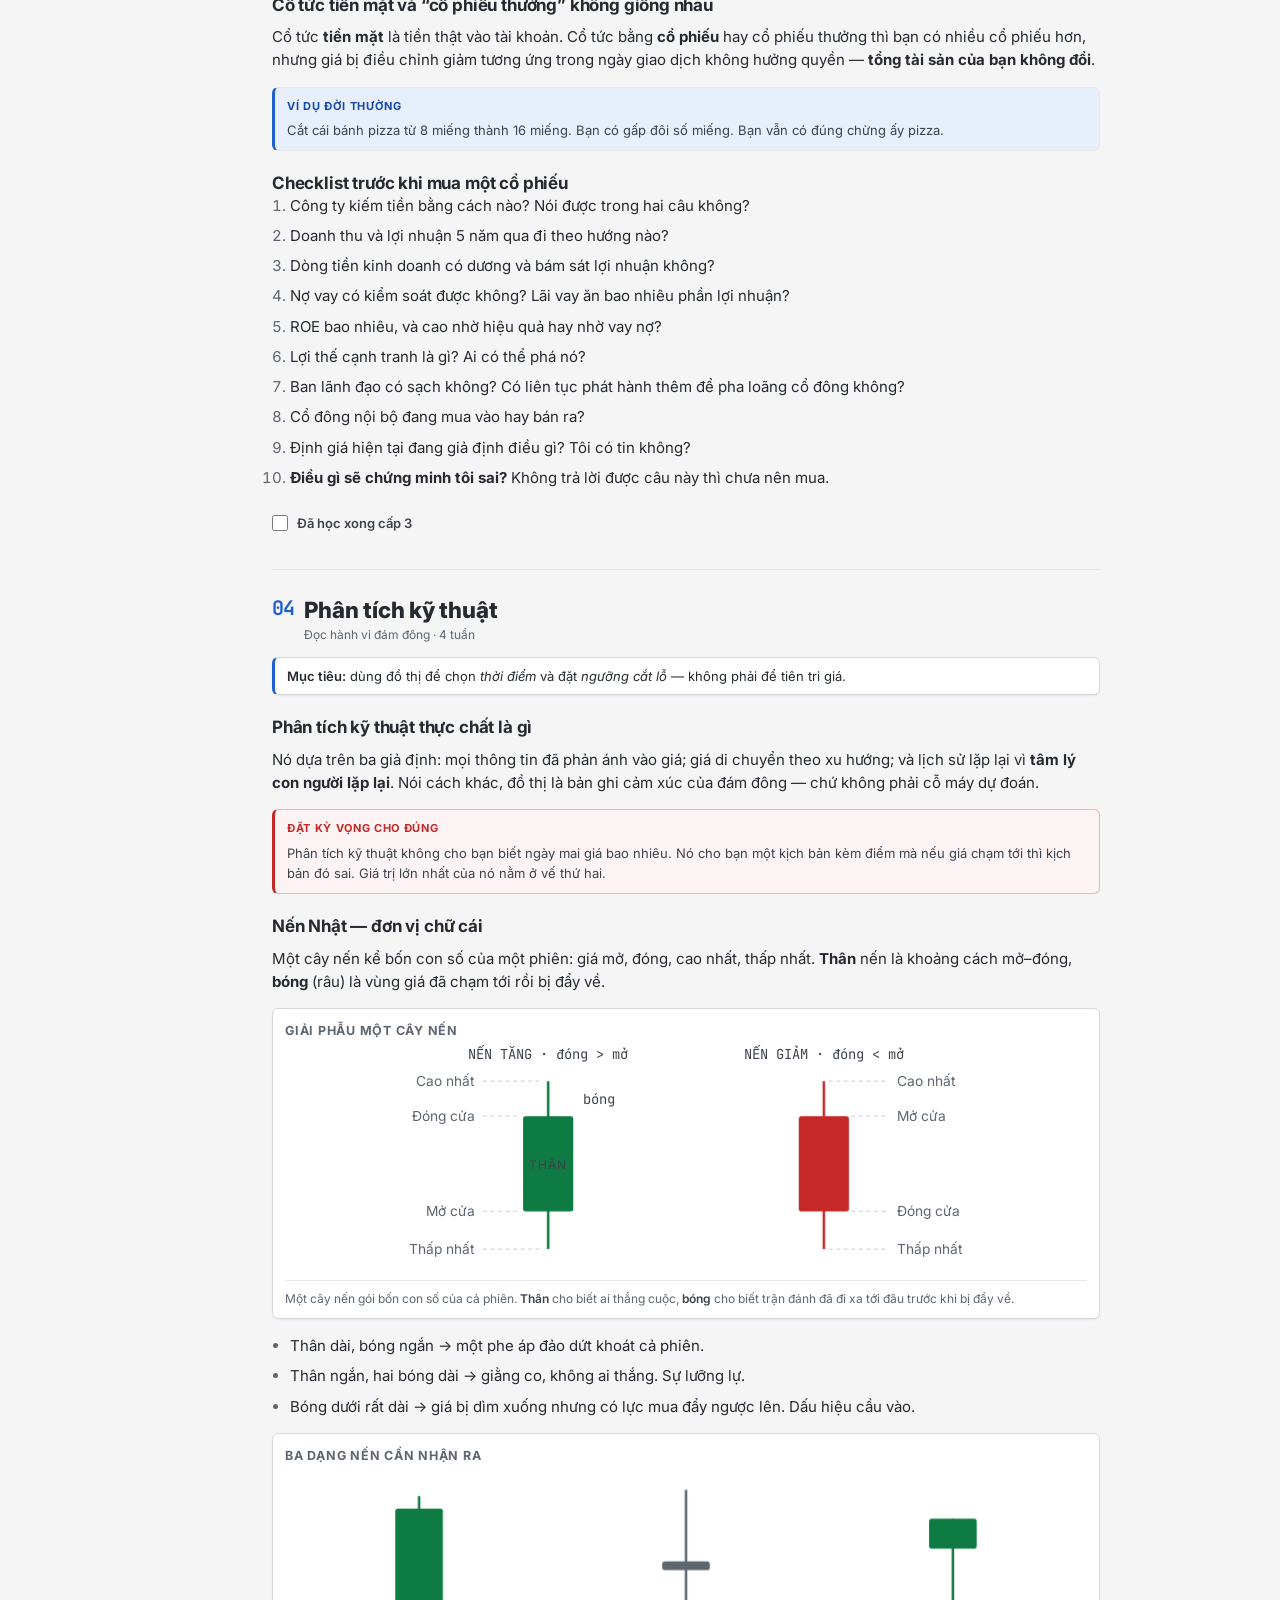
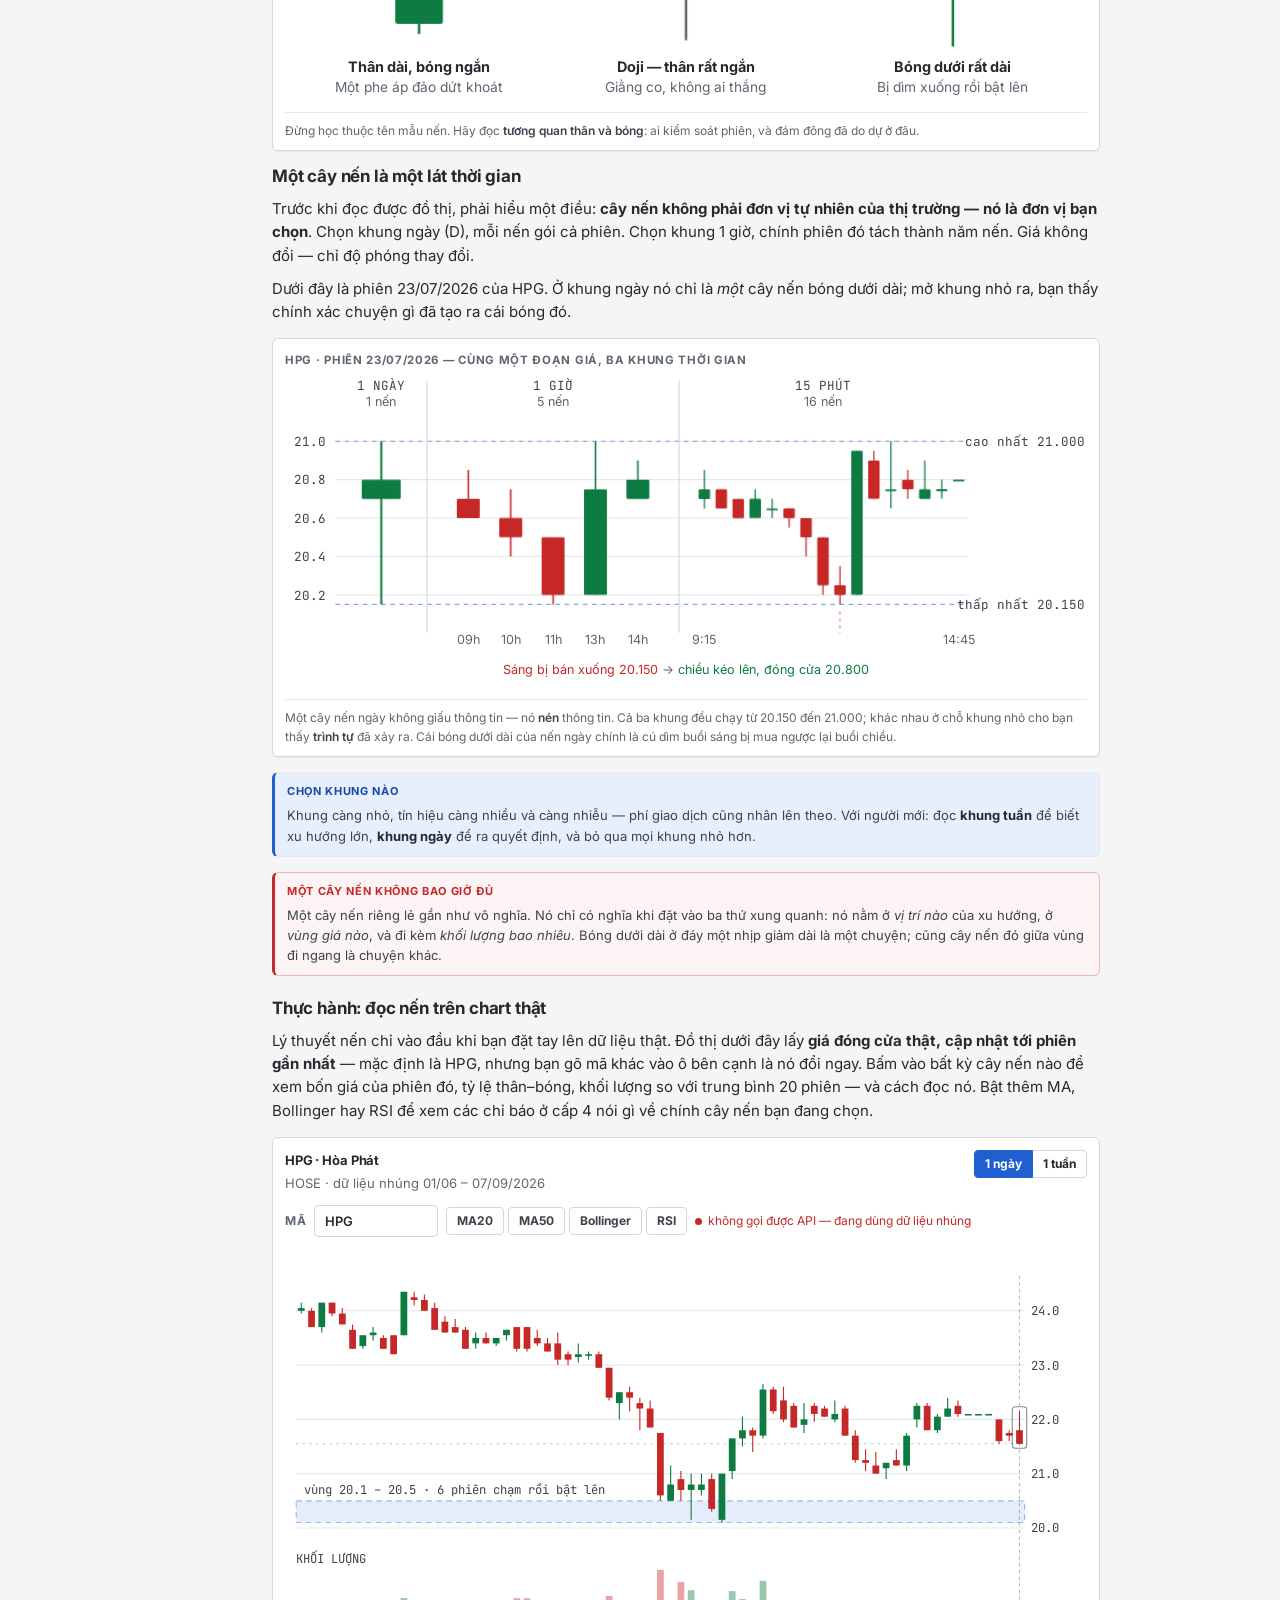
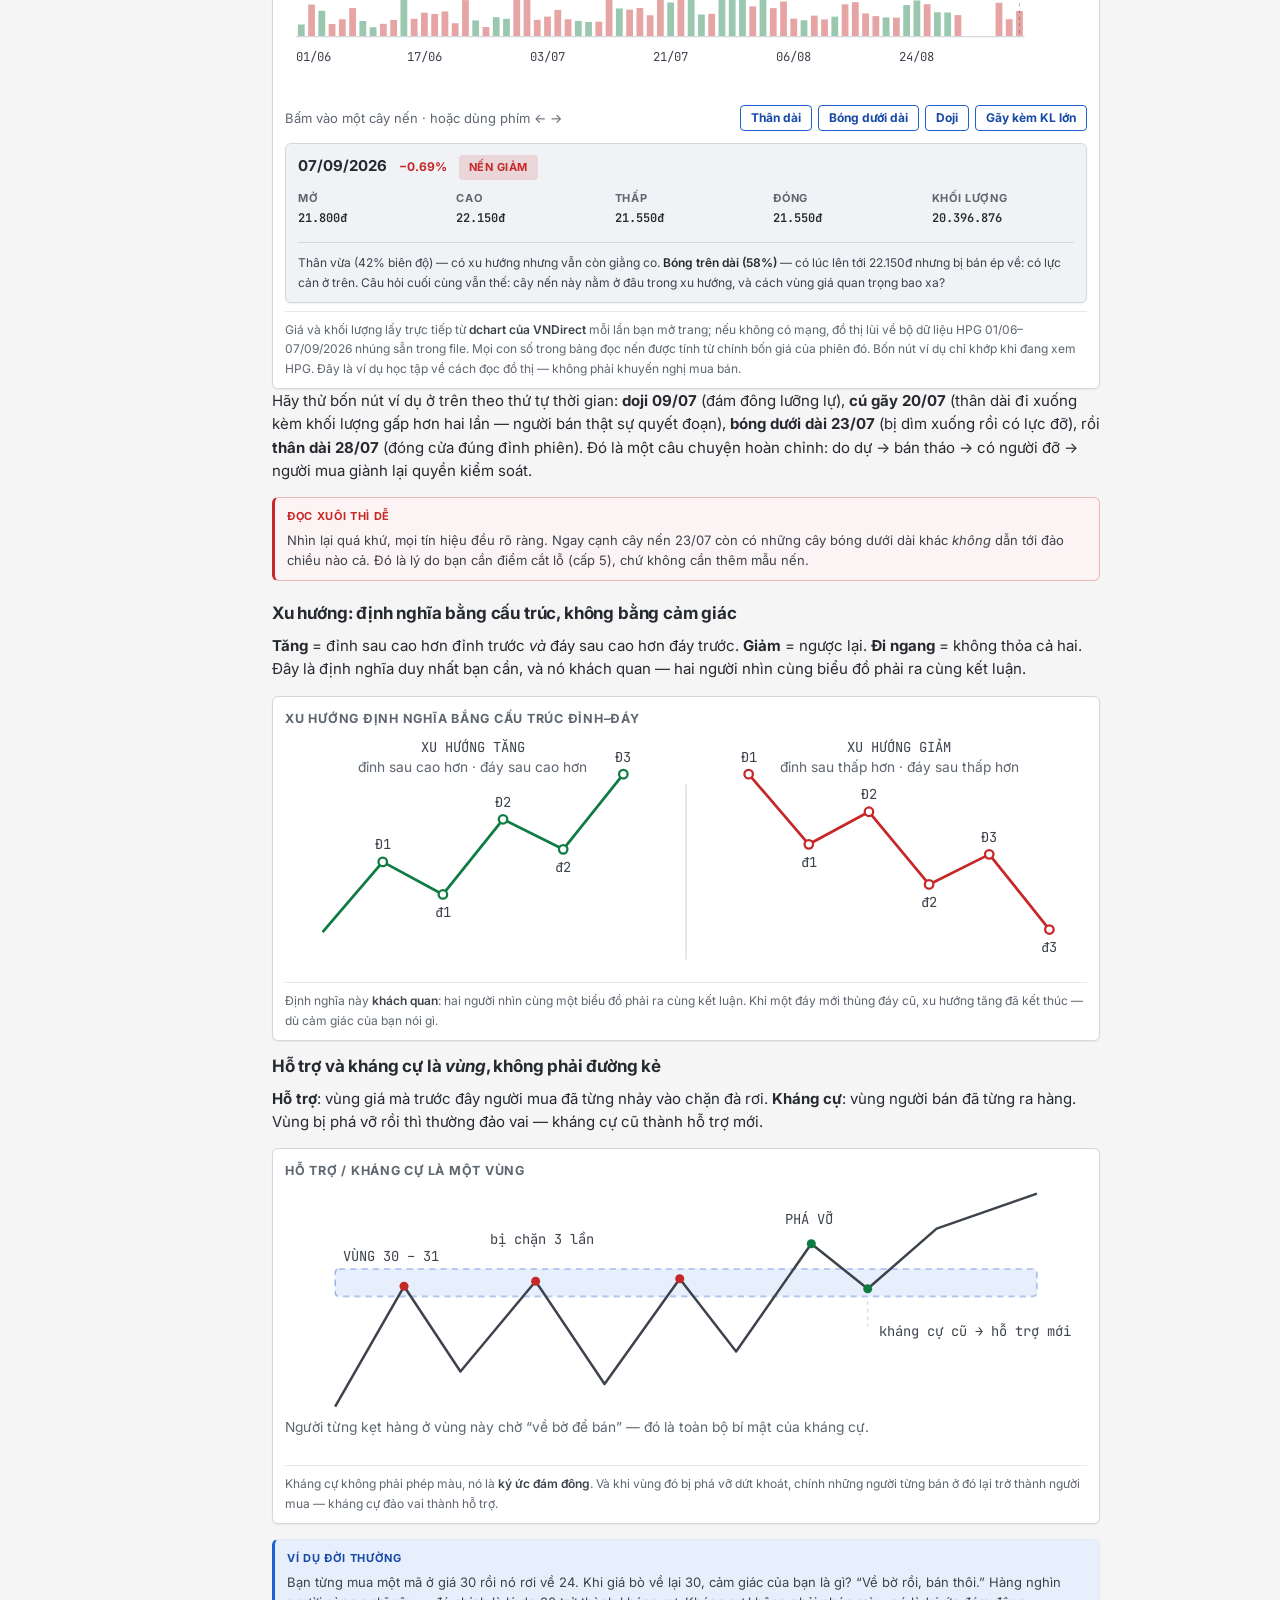
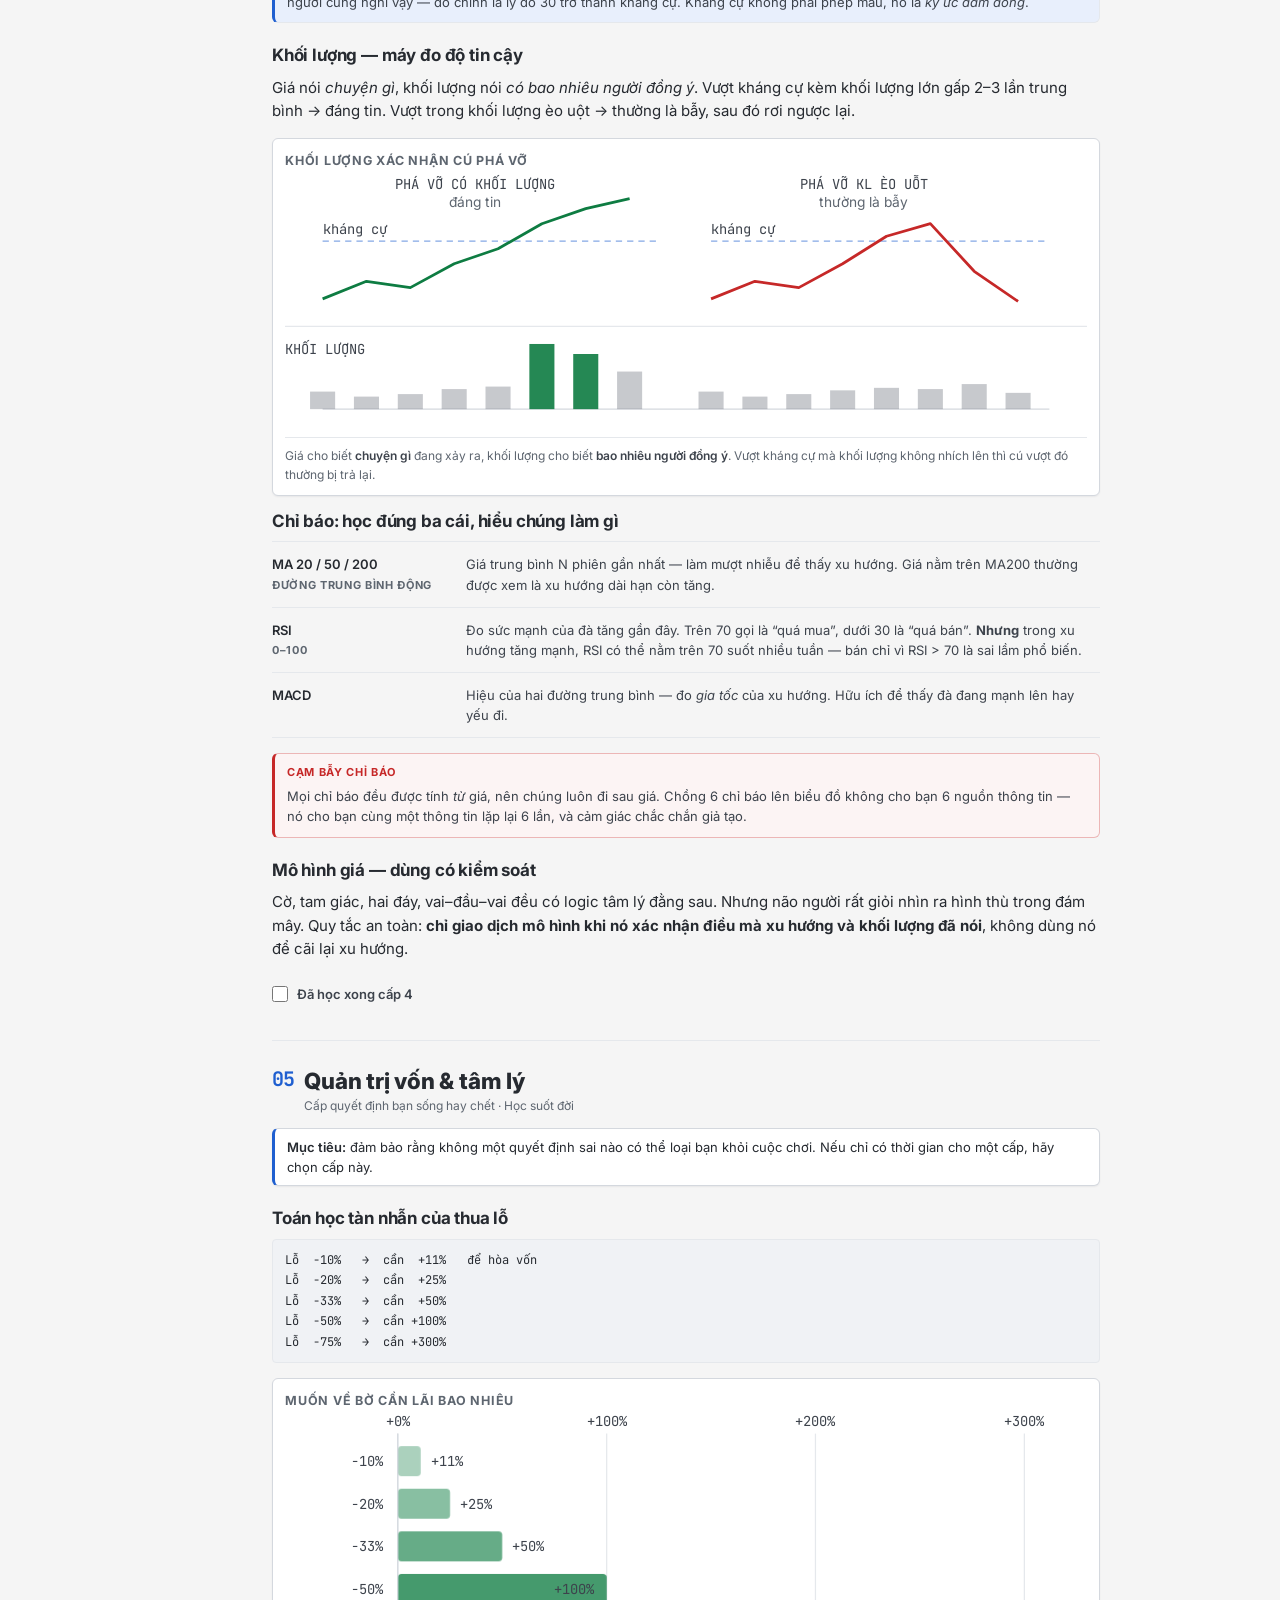
==== commit b00917f1: "Trang sổ lệnh: lịch sử lệnh của hai bot crypto, lời lỗ, so với backtest" ====
--- a/index.html
+++ b/index.html
@@ -24,6 +24,7 @@
     <a class="nav" href="coin.html">Coin</a>
     <a class="nav" href="chien-luoc.html">Chiến lược</a>
     <a class="nav" href="phan-tich.html">Phòng phân tích</a>
+    <a class="nav" href="so-lenh.html">Sổ lệnh</a>
   </div>
 </nav>
 <header class="masthead">
